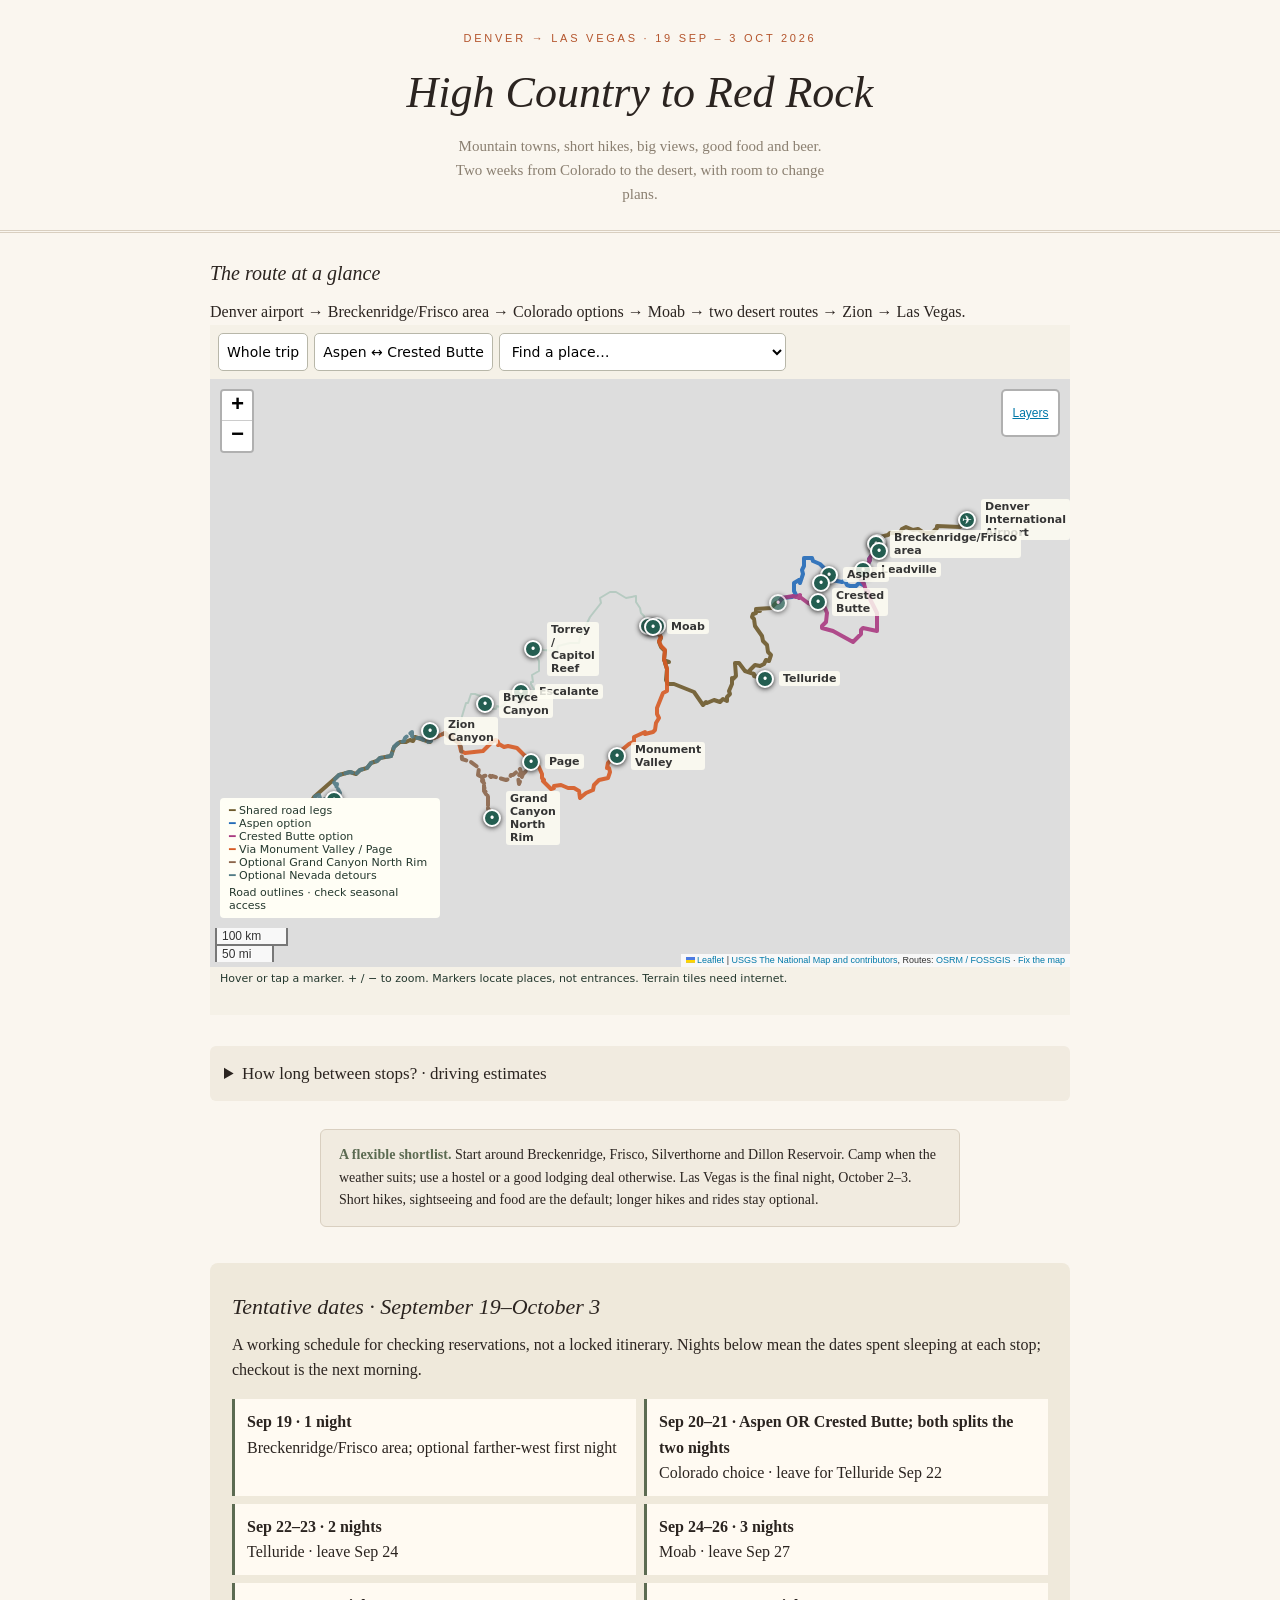
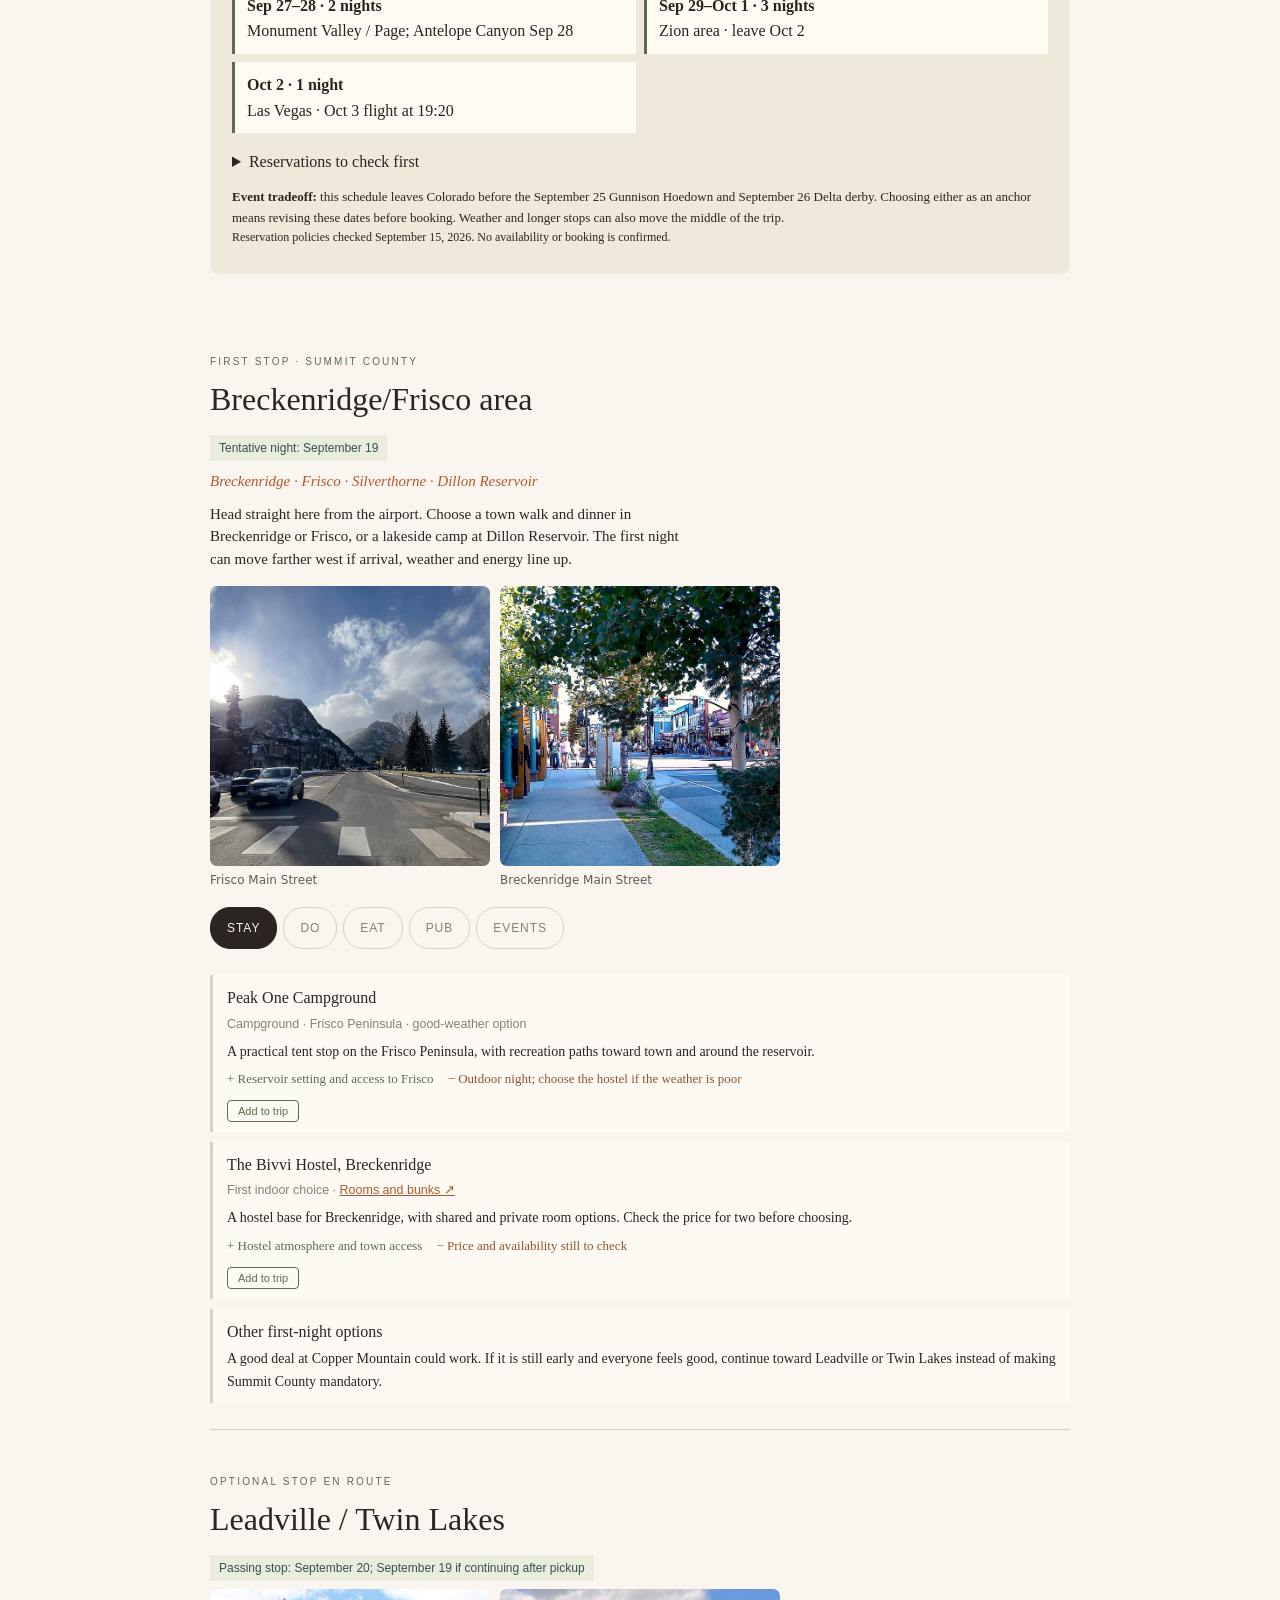
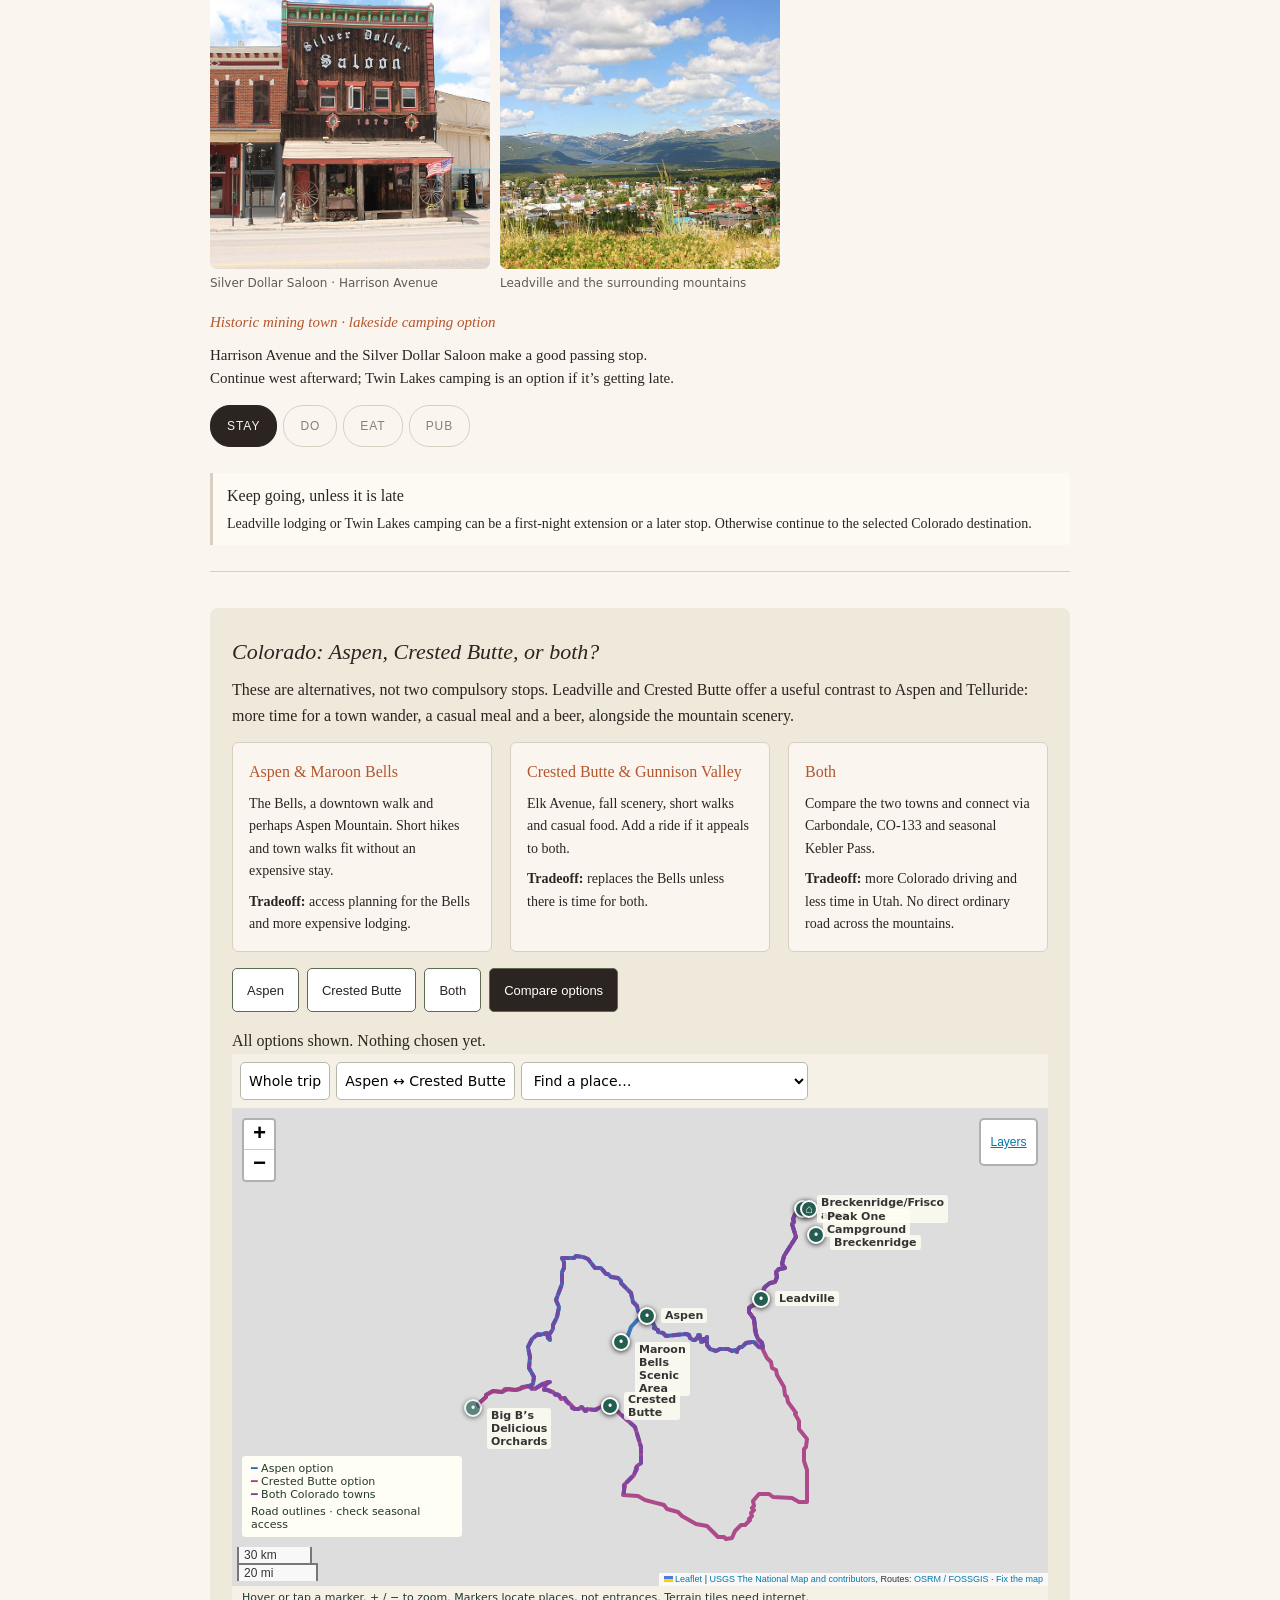
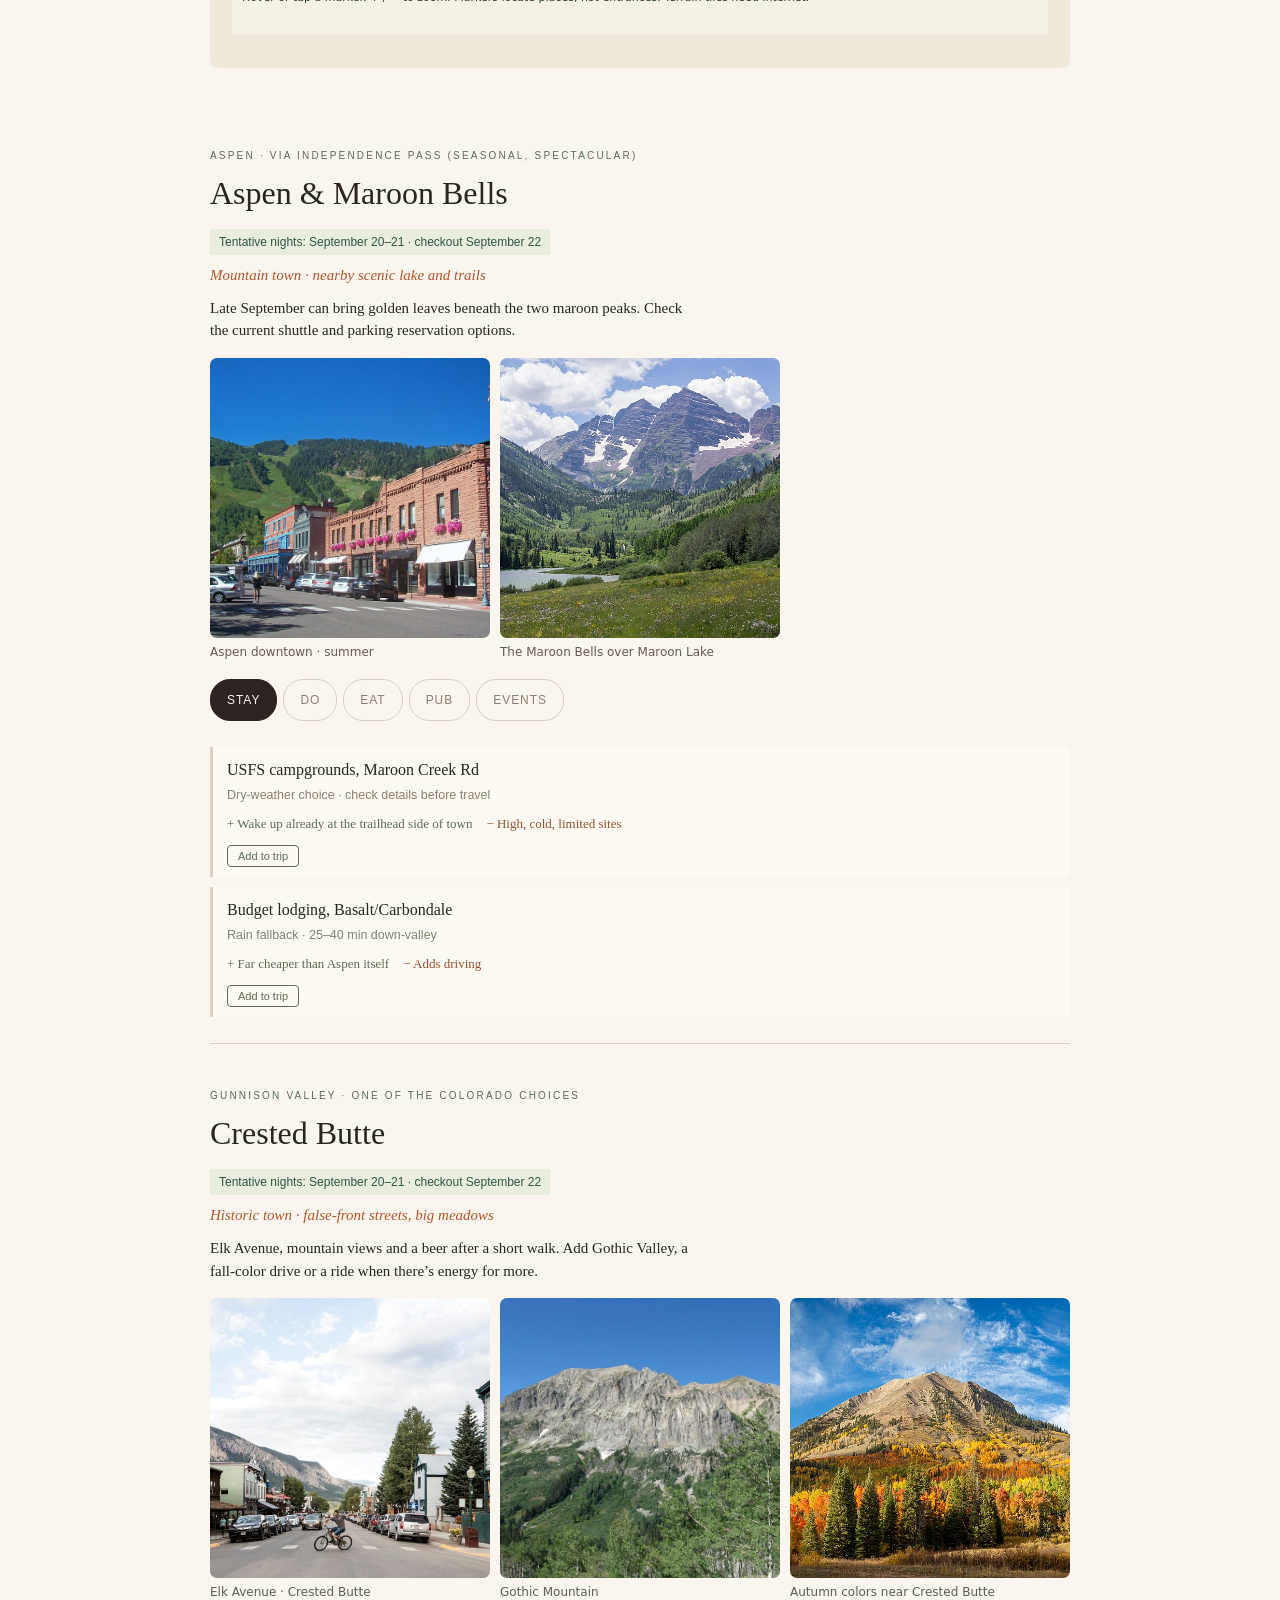
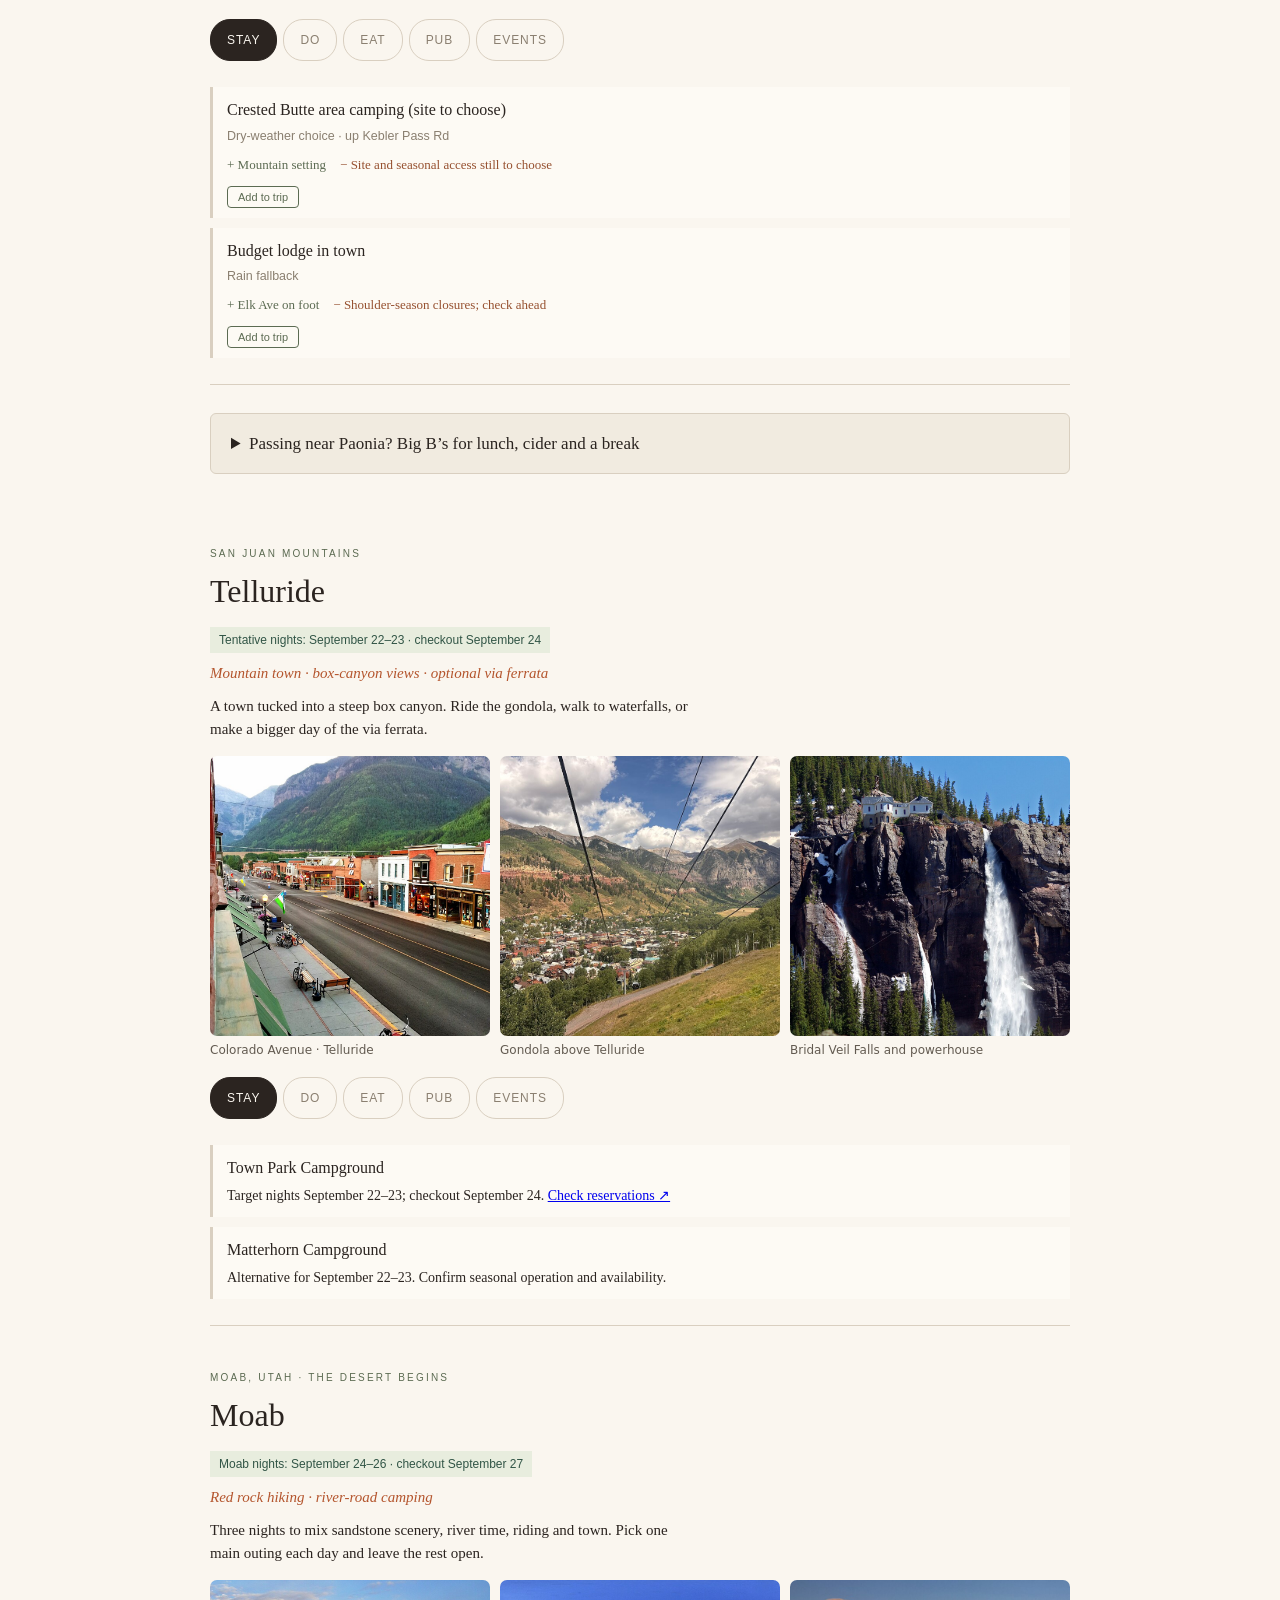
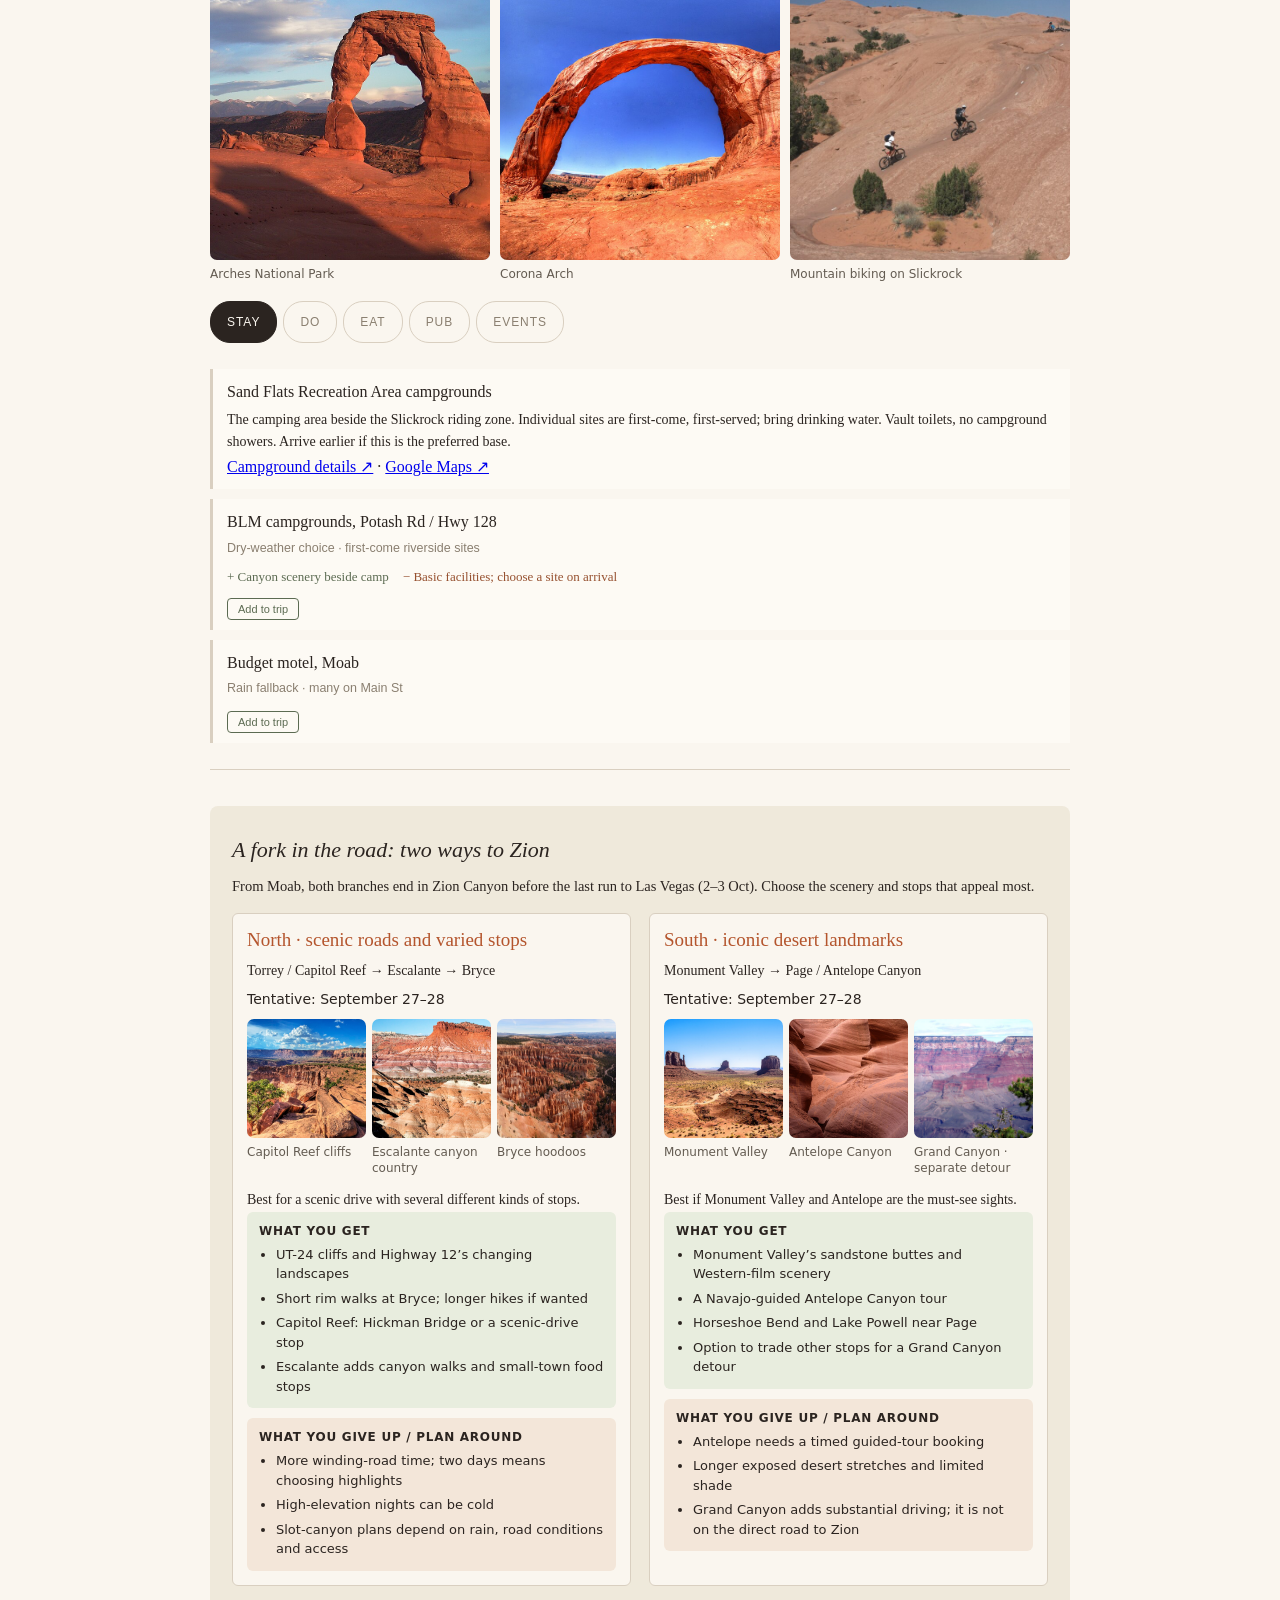
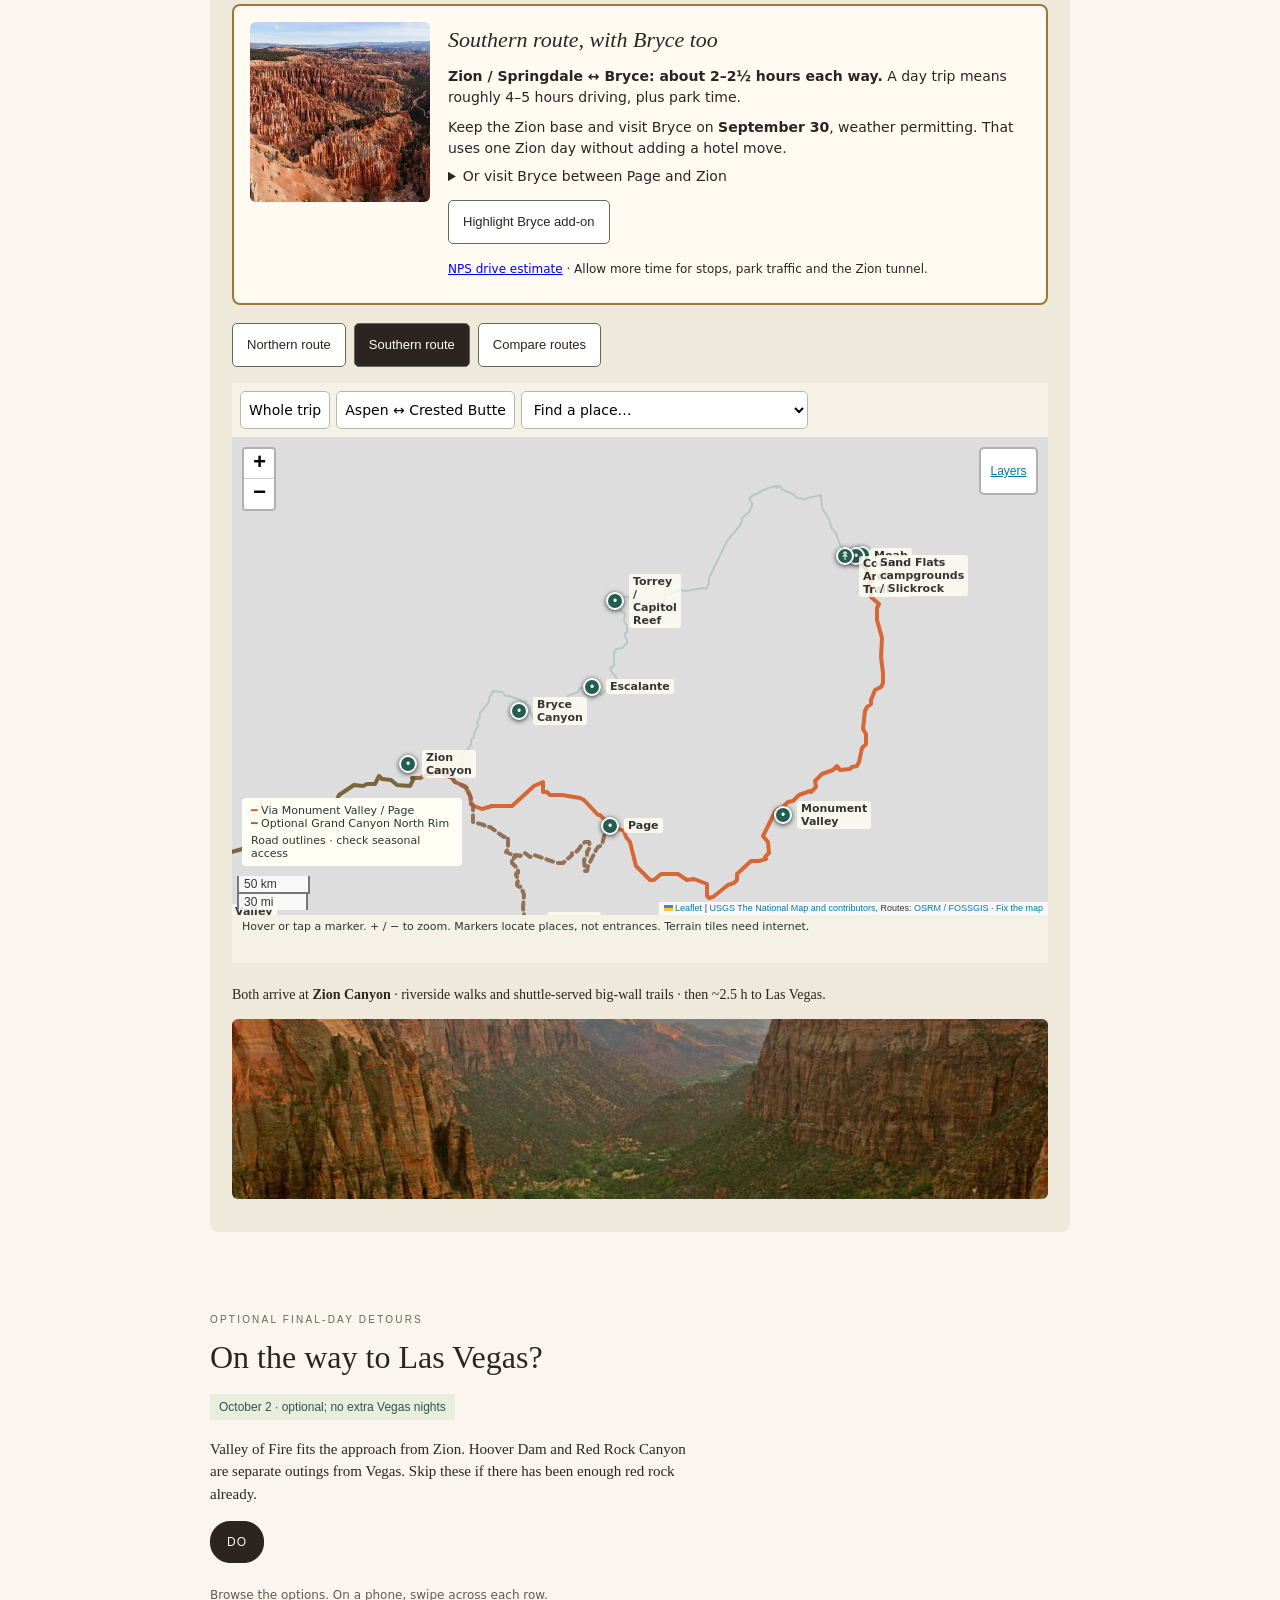
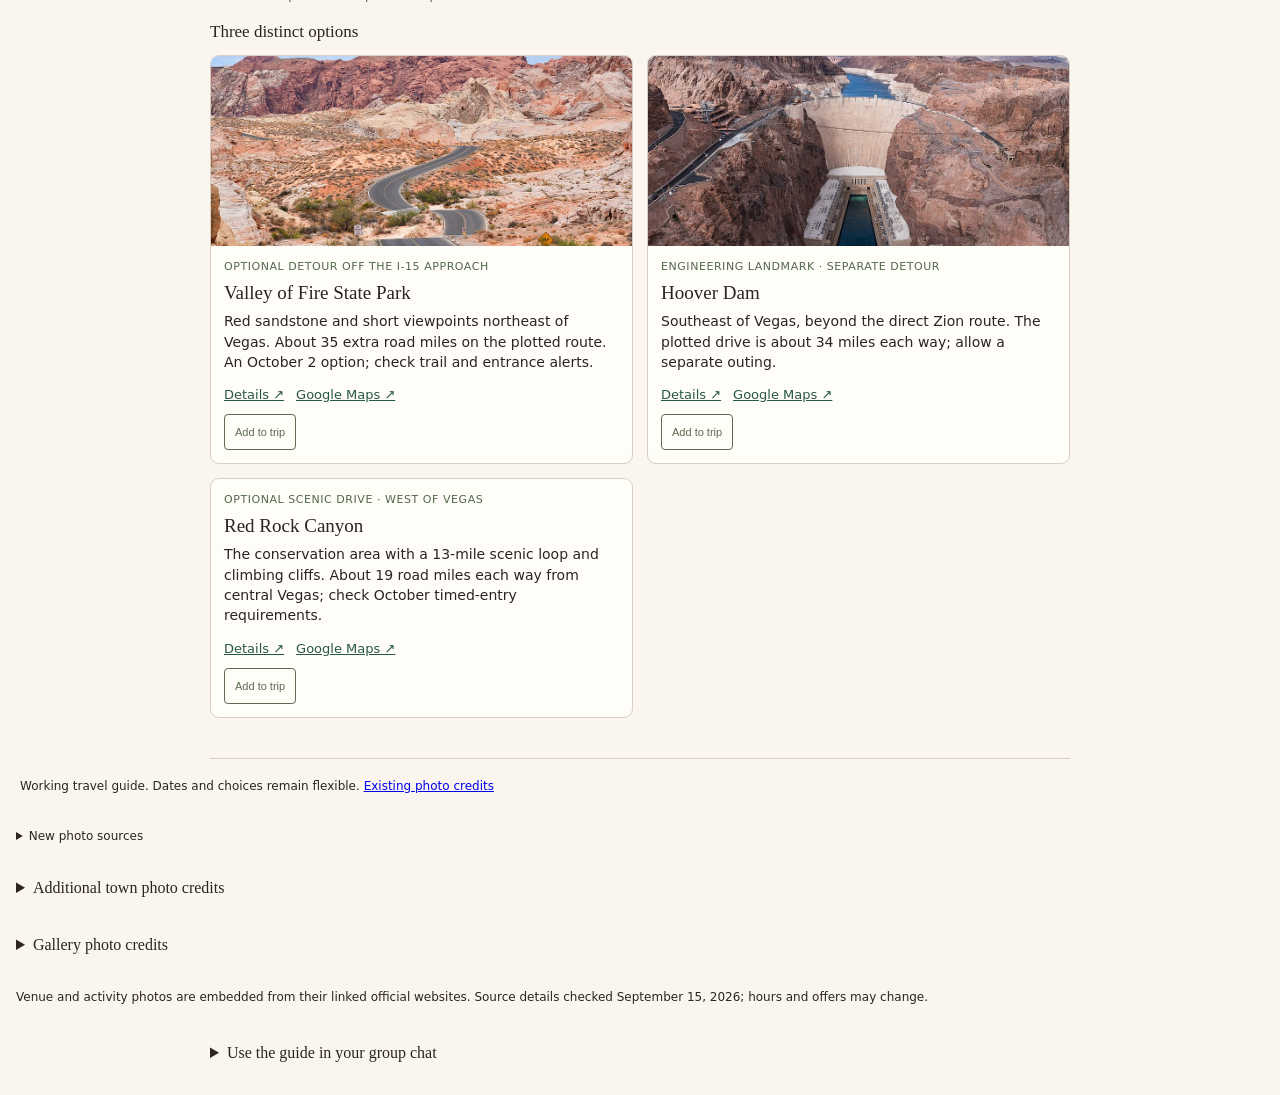
==== guide/index.html @ 0cc20ede "Publish roadtrip field guide and readable itinerary" ====
<!DOCTYPE html>
<html lang="en">
<head>
<meta charset="UTF-8">
<meta name="viewport" content="width=device-width, initial-scale=1">
<title>High Country to Red Rock · A Field Guide</title>
<style>
:root{--ink:#2b2420;--paper:#faf6ef;--accent:#b4552d;--sage:#5c6b52;--line:#d9cfc0;--soft:#8a7f70}
*{box-sizing:border-box;margin:0}
body{font-family:Georgia,'Times New Roman',serif;background:var(--paper);color:var(--ink);line-height:1.6}
.wrap{max-width:900px;margin:0 auto;padding:0 20px}
header.hero{text-align:center;padding:30px 20px 24px;border-bottom:3px double var(--line)}
.hero .kicker{font-family:Verdana,sans-serif;font-size:11px;letter-spacing:.25em;text-transform:uppercase;color:var(--accent)}
.hero h1{font-size:clamp(28px,6vw,44px);font-weight:normal;margin:10px 0 6px;font-style:italic}
.hero p{color:var(--soft);max-width:52ch;margin:0 auto;font-size:15px}
.route-note{background:#f1ebe0;border:1px solid var(--line);border-radius:6px;padding:14px 18px;margin:28px auto;font-size:14px;max-width:640px}
.route-note b{color:var(--sage)}
section.loc{padding:44px 0 8px;border-bottom:1px solid var(--line)}
.loc .region{font-family:Verdana,sans-serif;font-size:10px;letter-spacing:.22em;text-transform:uppercase;color:var(--sage)}
.loc h2{font-size:clamp(24px,5vw,32px);font-weight:normal;margin:4px 0 2px}
.loc .cat{font-style:italic;color:var(--accent);font-size:15px}
.loc .lede{margin:12px 0 18px;font-size:16px;max-width:60ch}
.photos{display:flex;gap:10px;margin:0 0 18px;overflow-x:auto}
.photos figure{flex:1 1 0;min-width:160px}
.photos img{width:100%;height:170px;object-fit:cover;border-radius:4px;display:block}
.noimg{width:100%;height:170px;border:1px dashed var(--line);border-radius:4px;display:flex;flex-direction:column;align-items:center;justify-content:center;color:var(--soft);font-size:12px;background:#f4efe6;gap:6px}
.noimg svg{opacity:.5}
figcaption{font-size:12px;color:var(--soft);margin-top:5px;font-style:italic}
.tabs{display:flex;gap:6px;margin:6px 0 0;flex-wrap:wrap}
.tabs button{font-family:Verdana,sans-serif;font-size:12px;letter-spacing:.08em;text-transform:uppercase;background:none;border:1px solid var(--line);border-radius:20px;padding:7px 16px;cursor:pointer;color:var(--soft)}
.tabs button.on{background:var(--ink);color:var(--paper);border-color:var(--ink)}
.pane{display:none;padding:16px 0 8px}
.pane.on{display:block}
.item{border-left:3px solid var(--line);padding:10px 14px;margin:10px 0;background:#fdfaf4}
.item h4{font-size:16px;font-weight:normal}
.item .meta{font-size:12.5px;color:var(--soft);font-family:Verdana,sans-serif;margin:3px 0}
.item .meta a{color:var(--accent)}
.item p{font-size:14px;margin-top:4px}
.pc{display:flex;gap:14px;font-size:13px;margin-top:6px;flex-wrap:wrap}
.pc span{color:var(--sage)}.pc em{color:#96502f;font-style:normal}
.pick{float:right;font-family:Verdana,sans-serif;font-size:11px;border:1px solid var(--sage);color:var(--sage);background:none;border-radius:4px;padding:4px 10px;cursor:pointer;margin-left:10px}
.pick.sel{background:var(--sage);color:#fff}
.shelf{position:sticky;bottom:0;background:var(--ink);color:var(--paper);font-family:Verdana,sans-serif;font-size:12px;padding:10px 20px;display:none;z-index:5}
.shelf.show{display:block}
.branch{background:#efe9db;margin:36px 0;padding:26px 22px;border-radius:8px}
.branch h3{font-weight:normal;font-size:22px;font-style:italic;margin-bottom:8px}
.cols{display:flex;gap:18px;margin-top:14px}
.cols>div{flex:1;background:var(--paper);border:1px solid var(--line);border-radius:6px;padding:16px}
.cols h4{font-size:16px;color:var(--accent);font-weight:normal}
.cols ul{padding-left:18px;font-size:13.5px;margin-top:8px}
.mapbox{margin:40px 0}
.mapbox h3{font-weight:normal;font-style:italic;font-size:20px;margin-bottom:10px}
details.design{margin:40px 0 60px;font-size:13.5px;color:var(--soft)}
details.design summary{cursor:pointer;font-family:Verdana,sans-serif;font-size:12px;letter-spacing:.1em;text-transform:uppercase}
@media(max-width:480px){.photos{flex-direction:column}.photos figure{min-width:0}.cols{flex-direction:column}.pick{float:none;display:inline-block;margin:6px 0 0}}
.route-buttons{display:flex;flex-wrap:wrap;gap:8px;margin:16px 0}.route-buttons button{font:13px Verdana,sans-serif;min-height:44px;padding:9px 14px;border:1px solid #5c6b52;background:#fff;color:#2b2420;border-radius:5px;cursor:pointer}.route-buttons button[aria-pressed="true"]{background:#2b2420;color:#fff}.cols p{font-size:14px;margin-top:8px}[hidden]{display:none!important}@media(max-width:700px){.cols{flex-direction:column}}
.optional-stop{margin:28px 0;padding:16px 20px;background:#f1ebe0;border:1px solid var(--line);border-radius:6px}.optional-stop>summary{font-size:17px;cursor:pointer}.optional-stop h3{font-size:23px;font-weight:normal}
@media(min-width:900px){#overview-map{height:690px!important}#colorado-map,#desert-map{height:580px!important}}
.date-list{display:grid;grid-template-columns:repeat(2,minmax(0,1fr));gap:8px;margin:16px 0}.date-row{background:#fffaf2;padding:10px 12px;border-left:3px solid #5c6b52}.date-row b{display:block}.visit-date{display:inline-block;font:12px Verdana,sans-serif;color:#315546;background:#e8edde;padding:6px 9px;margin:8px 0}@media(max-width:600px){.date-list{grid-template-columns:1fr}}
</style>
<link rel="stylesheet" href="discovery.css">
</head>
<body>

<header class="hero">
  <div class="kicker">Denver → Las Vegas · 19 Sep – 3 Oct 2026</div>
  <h1>High Country to Red Rock</h1>
  <p>Mountain towns, short hikes, big views, good food and beer. Two weeks from Colorado to the desert, with room to change plans.</p>
</header>

<div class="wrap">

<div class="mapbox" style="margin:24px 0"><h3>The route at a glance</h3><p>Denver airport → Breckenridge/Frisco area → Colorado options → Moab → two desert routes → Zion → Las Vegas.</p><iframe id="overview-map" title="Trip overview and route alternatives" src="terrain.html?scope=overview" style="width:100%;height:460px;border:0"></iframe></div>
<div class="route-note"><b>A flexible shortlist.</b> Start around Breckenridge, Frisco, Silverthorne and Dillon Reservoir. Camp when the weather suits; use a hostel or a good lodging deal otherwise. Las Vegas is the final night, October 2–3. Short hikes, sightseeing and food are the default; longer hikes and rides stay optional.</div>
<section class="branch" id="tentative-dates"><h3>Tentative dates · September 19–October 3</h3><p>A working schedule for checking reservations, not a locked itinerary. Nights below mean the dates spent sleeping at each stop; checkout is the next morning.</p><div id="date-list" class="date-list"></div><details><summary>Reservations to check first</summary><div class="item"><h4>Difficult Campground, Aspen</h4><p id="aspen-booking"></p><p>If Aspen is selected and a campsite matters, check now. Live availability and the operating calendar have not been checked. <a href="https://www.recreation.gov/camping/campgrounds/231880" target="_blank" rel="noopener">Check campground ↗</a></p><p>Maroon Bells parking or shuttle access is a separate reservation; aim for September 21, or September 20 afternoon if continuing to Crested Butte the next day.</p></div><div class="item"><h4>Telluride Town Park Campground</h4><p><b>Check in September 22; check out September 24. Two nights: September 22 and 23.</b></p><p>Worth checking now if staying in town is a priority. The 2026 season runs through October 4 and this booking window is already open. Availability has not been checked. <a href="https://www.telluride.gov/181/Campground" target="_blank" rel="noopener">Official booking details ↗</a></p><p><a href="https://www.recreation.gov/camping/campgrounds/233902" target="_blank" rel="noopener">Matterhorn Campground</a> is the alternative for the same dates; check its seasonal calendar and available sites.</p></div><div class="item"><h4>Antelope Canyon guided tour</h4><p id="antelope-booking"></p><p>Reserve a specific guided-tour slot after choosing the southern route. Follow the operator’s stated local time and check-in instructions. <a href="https://navajonationparks.org/guided-tour-operators/antelope-canyon-tour-operators./" target="_blank" rel="noopener">Authorized tour operators ↗</a></p></div><p>Peak One Campground stays an arrival decision. No need to investigate availability for this plan.</p></details><p style="font-size:13px;margin-top:12px"><b>Event tradeoff:</b> this schedule leaves Colorado before the September 25 Gunnison Hoedown and September 26 Delta derby. Choosing either as an anchor means revising these dates before booking. Weather and longer stops can also move the middle of the trip.</p><p style="font-size:12px">Reservation policies checked September 15, 2026. No availability or booking is confirmed.</p></section>
<!-- FRISCO -->
<section class="loc" data-loc="Breckenridge/Frisco area">
  <div class="region">First stop · Summit County</div>
  <h2>Breckenridge/Frisco area</h2>
  <div class="cat">Breckenridge · Frisco · Silverthorne · Dillon Reservoir</div>
  <p class="lede">Head straight here from the airport. Choose a town walk and dinner in Breckenridge or Frisco, or a lakeside camp at Dillon Reservoir. The first night can move farther west if arrival, weather and energy line up.</p>
  <div class="photos">
    <figure><img src="../assets/frisco.jpg" alt="Frisco Main Street"><figcaption>Main Street, Frisco</figcaption></figure>
    <figure><div class="noimg"><svg width="28" height="28" viewBox="0 0 24 24" fill="none" stroke="currentColor"><rect x="3" y="5" width="18" height="14" rx="2"/><path d="M3 15l5-5 4 4 3-3 6 6"/></svg>Peak One Campground · photo not yet on file</div></figure>
  </div>
  <div class="tabs" role="tablist"></div>
  <div class="pane" data-tab="Stay">
    <div class="item"><button class="pick">Add to trip</button><h4>Peak One Campground</h4><div class="meta">Campground · Frisco Peninsula · good-weather option</div><p>A practical tent stop on the Frisco Peninsula, with recreation paths toward town and around the reservoir.</p><div class="pc"><span>+ Reservoir setting and access to Frisco</span><em>− Outdoor night; choose the hostel if the weather is poor</em></div></div>
    <div class="item"><button class="pick">Add to trip</button><h4>The Bivvi Hostel, Breckenridge</h4><div class="meta">First indoor choice · <a href="https://www.thebivvi.com/rooms/all" target="_blank" rel="noopener">Rooms and bunks ↗</a></div><p>A hostel base for Breckenridge, with shared and private room options. Check the price for two before choosing.</p><div class="pc"><span>+ Hostel atmosphere and town access</span><em>− Price and availability still to check</em></div></div>
<div class="item"><h4>Other first-night options</h4><p>A good deal at Copper Mountain could work. If it is still early and everyone feels good, continue toward Leadville or Twin Lakes instead of making Summit County mandatory.</p></div>
  </div>
  <div class="pane" data-tab="Eat">
    <div class="item"><button class="pick">Add to trip</button><h4>Main Street casual dining</h4><div class="meta"><a href="https://www.google.com/maps/search/restaurants+Main+Street+Frisco+CO" target="_blank" rel="noopener">Open in Google Maps</a> · Rating not checked</div><p>A short strip of pubs, pizza, and breakfast spots; walk it and choose by the crowd on the patio.</p></div>
  </div>
  <div class="pane" data-tab="Do">
    <div class="item"><button class="pick">Add to trip</button><h4>Dillon Reservoir rec path</h4><div class="meta">Easy · walk or rent bikes</div><p>Flat lakeside miles with Tenmile Range backdrops · a gentle first day at altitude.</p></div>
    <div class="item"><button class="pick">Add to trip</button><h4>Mount Royal trail</h4><div class="meta">Moderate · 2–3 h from town</div><p>Steep but short, straight from Main Street to a view over the whole valley.</p></div>
  </div>
  <div class="pane" data-tab="Events">
    <div class="item"><h4>Late-September events</h4><div class="meta">Attendance not published · check townoffrisco.com near the dates</div><p>Fall weekends often bring small markets on Main Street; nothing confirmed for these dates yet.</p></div>
  </div>
</section>

<section class="loc" data-loc="Leadville / Twin Lakes"><div class="region">Optional stop en route</div><h2>Leadville / Twin Lakes</h2><figure class="photos"><img src="../assets/leadville.jpg" alt="Leadville town and surrounding mountains" style="width:100%;height:210px;object-fit:cover"><figcaption>Leadville town and surrounding mountains</figcaption></figure><div class="cat">Historic mining town · lakeside camping option</div><p class="lede">Leadville adds old mining-town streets and a saloon stop: a useful contrast to the resort side of Aspen and Telluride. Stop for a look and a beer, then keep moving. Twin Lakes camping makes sense if it is getting late, not as a compulsory overnight.</p><div class="tabs"></div><div class="pane" data-tab="Do"><div class="item"><h4>Leadville town walk</h4><p>A short look around the historic center before continuing toward Aspen or the Gunnison Valley.</p></div></div><div class="pane" data-tab="Eat"><div class="item"><button class="pick">Add to trip</button><h4>Silver Dollar Saloon, Leadville</h4><p>Historic saloon option for a drink and a look inside.</p><a href="https://www.legendarysilverdollarsaloon.com/" target="_blank" rel="noopener">Venue details ↗</a></div></div><div class="pane" data-tab="Stay"><div class="item"><h4>Keep going, unless it is late</h4><p>Leadville lodging or Twin Lakes camping can be a first-night extension or a later stop. Otherwise continue to the selected Colorado destination.</p></div></div></section>
<section class="branch" id="colorado-fork"><h3>Colorado: Aspen, Crested Butte, or both?</h3><p>These are alternatives, not two compulsory stops. Leadville and Crested Butte offer a useful contrast to Aspen and Telluride: more time for a town wander, a casual meal and a beer, alongside the mountain scenery.</p><div class="cols"><div><h4>Aspen &amp; Maroon Bells</h4><p>The Bells, a downtown walk and perhaps Aspen Mountain. Short hikes and town walks fit without an expensive stay.</p><p><b>Tradeoff:</b> access planning for the Bells and more expensive lodging.</p></div><div><h4>Crested Butte &amp; Gunnison Valley</h4><p>Elk Avenue, fall scenery, short walks and casual food. Add a ride if it appeals to both.</p><p><b>Tradeoff:</b> replaces the Bells unless there is time for both.</p></div><div><h4>Both</h4><p>Compare the two towns and connect via Carbondale, CO-133 and seasonal Kebler Pass.</p><p><b>Tradeoff:</b> more Colorado driving and less time in Utah. No direct ordinary road across the mountains.</p></div></div><div class="route-buttons" aria-label="Colorado options"><button data-colorado="aspen">Aspen</button><button data-colorado="cb">Crested Butte</button><button data-colorado="both">Both</button><button data-colorado="compare" aria-pressed="true">Compare options</button></div><p id="colorado-status" role="status">All options shown. Nothing chosen yet.</p><iframe id="colorado-map" title="Aspen and Crested Butte road alternatives" src="terrain.html?scope=colorado" style="width:100%;height:430px;border:0"></iframe></section>
<!-- ASPEN / MAROON BELLS -->
<section class="loc" data-loc="Aspen" data-option="aspen">
  <div class="region">Aspen · via Independence Pass (seasonal, spectacular)</div>
  <h2>Aspen &amp; Maroon Bells</h2>
  <div class="cat">Mountain town · nearby scenic lake and trails</div>
  <p class="lede">Late September can bring golden leaves beneath the two maroon peaks. Check the current shuttle and parking reservation options.</p>
  <div class="photos">
    <figure><img src="../assets/aspen-town.jpg" alt="Aspen downtown in summer"><figcaption>Aspen downtown · summer</figcaption></figure><figure><img src="../assets/mountains.jpg" alt="Maroon Bells"><figcaption>The Maroon Bells over Maroon Lake</figcaption></figure>
  </div>
  <div class="tabs"></div>
  <div class="pane" data-tab="Stay">
    <div class="item"><button class="pick">Add to trip</button><h4>USFS campgrounds, Maroon Creek Rd</h4><div class="meta">Dry-weather choice · check details before travel</div><div class="pc"><span>+ Wake up already at the trailhead side of town</span><em>− High, cold, limited sites</em></div></div>
    <div class="item"><button class="pick">Add to trip</button><h4>Budget lodging, Basalt/Carbondale</h4><div class="meta">Rain fallback · 25–40 min down-valley</div><div class="pc"><span>+ Far cheaper than Aspen itself</span><em>− Adds driving</em></div></div>
  </div>
  <div class="pane" data-tab="Eat">
    <div class="item"><button class="pick">Add to trip</button><h4>Down-valley casual spots, Basalt</h4><div class="meta"><a href="https://www.google.com/maps/search/restaurants+Basalt+CO" target="_blank" rel="noopener">Open in Google Maps</a> · Rating not checked</div><p>Aspen dining runs expensive; Basalt offers casual alternatives down-valley.</p></div>
  </div>
  <div class="pane" data-tab="Do">
    <div class="item"><button class="pick">Add to trip</button><h4>Maroon Lake Scenic Loop</h4><div class="meta">Easy · 1 h</div><p>The postcard view with almost no effort.</p></div>
    <div class="item"><button class="pick">Add to trip</button><h4>Crater Lake trail</h4><div class="meta">Moderate · 3–4 h</div><p>Up into the basin between the Bells, golden aspen groves most of the way.</p></div>
  </div>
  <div class="pane" data-tab="Events"><div class="item"><div aria-label="Event photo unavailable">▧ Photo unavailable</div><h4>Events not populated in this study</h4><div class="meta">Attendance not published</div></div></div>
</section>

<!-- CRESTED BUTTE -->
<section class="loc" data-loc="Crested Butte" data-option="cb">
  <div class="region">Gunnison Valley · one of the Colorado choices</div>
  <h2>Crested Butte</h2>
  <div class="cat">Historic town · false-front streets, big meadows</div>
  <p class="lede">A good pick for ski-town character: Elk Avenue, bikes outside cafes, casual food and mountain views. Explore on foot, take a short hike, or ride if the mood is right. Kebler Pass adds autumn scenery when the seasonal road is open.</p>
  <div class="photos">
    <figure><img src="../assets/cb-fall.jpg" alt="Autumn landscape near Crested Butte"><figcaption>Crested Butte area · September 30, 2025</figcaption></figure>
  </div>
  <div class="tabs"></div>
  <div class="pane" data-tab="Stay">
    <div class="item"><button class="pick">Add to trip</button><h4>Crested Butte area camping (site to choose)</h4><div class="meta">Dry-weather choice · up Kebler Pass Rd</div><div class="pc"><span>+ Mountain setting</span><em>− Site and seasonal access still to choose</em></div></div>
    <div class="item"><button class="pick">Add to trip</button><h4>Budget lodge in town</h4><div class="meta">Rain fallback</div><div class="pc"><span>+ Elk Ave on foot</span><em>− Shoulder-season closures; check ahead</em></div></div>
  </div>
  <div class="pane" data-tab="Eat">
    <div class="item"><button class="pick">Add to trip</button><h4>Elk Avenue saloons &amp; cafés</h4><div class="meta"><a href="https://www.google.com/maps/search/restaurants+Elk+Avenue+Crested+Butte" target="_blank" rel="noopener">Open in Google Maps</a> · Rating not checked</div><p>Green chile, pizza, and old bar rooms in original 1880s buildings.</p></div>
  </div>
  <div class="pane" data-tab="Do">
    <div class="item"><button class="pick">Add to trip</button><h4>Kebler Pass aspen drive</h4><div class="meta">Optional scenic drive · seasonal road</div><p>Stop often; the groves are the event.</p></div>
  </div>
  <div class="pane" data-tab="Events"><div class="item"><div aria-label="Event photo unavailable">▧ Photo unavailable</div><h4>Fall festival dates vary</h4><div class="meta">Attendance not published · check gunnisoncrestedbutte.com</div></div></div>
</section>

<!-- BIG B'S -->
<details class="optional-stop" data-loc="Big B's Orchards"><summary>Passing near Paonia? Big B’s for lunch, cider and a break</summary><div class="loc" style="padding:18px 0">
  <div class="region">Optional roadside stop · near Paonia</div>
  <h3>Big B’s Delicious Orchards</h3>
  <div class="cat">Lunch · cider garden · optional campsite</div>
  <p class="lede">If the route passes near Paonia, stop for lunch, cider and a siesta in the garden. Camping is an option if it gets late or a longer break sounds good. No need to route the trip around it.</p>
  <div class="photos">
    <figure><img src="https://static.wixstatic.com/media/eb7c3d_3d5af1c3d3ed445caf4255631d420761~mv2_d_1920_1280_s_2.jpg/v1/fill/w_848,h_565,al_c,q_85/eb7c3d_3d5af1c3d3ed445caf4255631d420761~mv2_d_1920_1280_s_2.jpg" alt="Big B’s picnic and swings garden"><figcaption>Big B’s actual garden · official venue photo</figcaption></figure>
  </div>
  <div class="tabs"></div>
  <div class="pane" data-tab="Stay">
    <div class="item"><button class="pick">Add to trip</button><h4>Orchard camping at Big B's</h4><div class="meta">Dry-weather choice · book direct</div><div class="pc"><span>+ Cafe and cider garden on site</span><em>− Simple facilities</em></div></div>
    <div class="item"><button class="pick">Add to trip</button><h4>Budget stay in Paonia</h4><div class="meta">Rain fallback · 10 min</div></div>
  </div>
  <div class="pane" data-tab="Eat">
    <div class="item"><button class="pick">Add to trip</button><h4>Big B's farm café</h4><div class="meta"><a href="https://www.google.com/maps/search/Big+B's+Delicious+Orchards+Paonia" target="_blank" rel="noopener">Open in Google Maps</a> · Rating not checked</div><p>Farm plates and fresh-pressed juice; the cider flight is the point.</p></div>
  </div>
  
  <div class="pane" data-tab="Events"><div class="item"><div aria-label="Event photo unavailable">▧ Photo unavailable</div><h4>Harvest-season live music, some weekends</h4><div class="meta">Attendance not published · check bigbs.com near the dates</div></div></div>
</div></details>

<section class="loc" data-loc="Telluride"><div class="region">San Juan Mountains</div><h2>Telluride</h2><div class="cat">Mountain town · box-canyon views · optional via ferrata</div><p class="lede">Town walks and canyon views first, with a hike or via ferrata if both want a bigger day. Staying in Town Park would make the town easy to explore; Matterhorn Campground is the alternative outside town.</p><div class="photos"><figure><img src="../assets/telluride.jpg" alt="Telluride town"><figcaption>Telluride</figcaption></figure></div><div class="tabs"></div><div class="pane" data-tab="Stay"><div class="item"><h4>Town Park Campground</h4><p>Target nights September 22–23; checkout September 24. <a href="https://www.telluride.gov/181/Campground" target="_blank" rel="noopener">Check reservations ↗</a></p></div><div class="item"><h4>Matterhorn Campground</h4><p>Alternative for September 22–23. Confirm seasonal operation and availability.</p></div></div><div class="pane" data-tab="Do"><div class="item"><h4>Town, gondola views and Bridal Veil area</h4><p>Choose a short outing or a longer hike. Via ferrata is an optional separate activity, not the default day.</p></div></div><div class="pane" data-tab="Eat"><div class="item"><h4>Casual meal and a beer in town</h4><p>Full researched food picks are still being moved into this layout.</p></div></div></section>
<!-- MOAB -->
<section class="loc" data-loc="Corona Arch">
  <div class="region">Moab, Utah · the desert begins</div>
  <h2>Moab &amp; Corona Arch</h2>
  <div class="cat">Red rock hiking · river-road camping</div>
  <p class="lede">Arches for the scenic drive, Corona Arch for a walk, and the river corridor for camping. Add mountain biking if both feel like riding; leave time for food, beer and a slower afternoon.</p>
  <div class="photos">
    <figure><img src="../assets/moab.jpg" alt="Corona Arch"><figcaption>Corona Arch, near Moab</figcaption></figure>
  </div>
  <div class="tabs"></div>
  <div class="pane" data-tab="Stay">
    <div class="item"><button class="pick">Add to trip</button><h4>BLM campgrounds, Potash Rd / Hwy 128</h4><div class="meta">Dry-weather choice · first-come riverside sites</div><div class="pc"><span>+ Canyon scenery beside camp</span><em>− Basic facilities; choose a site on arrival</em></div></div>
    <div class="item"><button class="pick">Add to trip</button><h4>Budget motel, Moab</h4><div class="meta">Rain fallback · many on Main St</div></div>
  </div>
  <div class="pane" data-tab="Eat">
    <div class="item"><button class="pick">Add to trip</button><h4>Moab Main Street eateries</h4><div class="meta"><a href="https://www.google.com/maps/search/restaurants+Moab+UT" target="_blank" rel="noopener">Open in Google Maps</a> · Rating not checked</div><p>Diners, taco counters, and brewery food built for post-hike appetites.</p></div>
  </div>
  <div class="pane" data-tab="Do">
    <div class="item"><button class="pick">Add to trip</button><h4>Corona Arch trail</h4><div class="meta">Moderate · 1.5–2 h · cables on one short ledge</div></div>
    <div class="item"><button class="pick">Add to trip</button><h4>Arches National Park scenic drive</h4><div class="meta">Drive and short stops · optional half day</div></div>
  </div>
  <div class="pane" data-tab="Events"><div class="item"><div aria-label="Event photo unavailable">▧ Photo unavailable</div><h4>Events not populated in this study</h4><div class="meta">Attendance not published</div></div></div>
</section>

<!-- BRANCH -->
<div class="branch">
  <h3>A fork in the road: two ways to Zion</h3>
  <p style="font-size:14.5px">From Moab, both branches end in Zion Canyon before the last run to Las Vegas (2–3 Oct). Choose the scenery and stops that appeal most.</p>
  <div class="cols">
    <div>
      <h4>Northern: Capitol Reef → Escalante → Bryce</h4>
      <img src="../assets/bryce.jpg" alt="Bryce Canyon hoodoos" style="width:100%;height:110px;object-fit:cover;margin:10px 0"><p style="font-size:12px">Bryce Canyon</p>
      <ul>
        <li><b>+</b> Scenic Byway 12, arguably America's finest road</li>
        <li><b>+</b> Sandstone cliffs at Capitol Reef, canyon country near Escalante, hoodoos at Bryce</li>
        <li><b>+</b> Several short scenic stops along Highway 12</li>
        <li><b>−</b> Winding roads and colder high-elevation nights</li>
      </ul>
    </div>
    <div>
      <h4>Southern: Monument Valley → Page</h4>
      <img src="../assets/monument.jpg" alt="Monument Valley" style="width:100%;height:110px;object-fit:cover;border-radius:4px;margin:10px 0">
      <ul>
        <li><b>+</b> Monument Valley · the mythic Western skyline</li>
        <li><b>+</b> Horseshoe Bend and Lake Powell at Page</li>
        <li><b>−</b> Hotter, longer desert stretches, tour bookings needed for Antelope Canyon</li>
      </ul>
    </div>
  </div>
<div class="route-buttons" aria-label="Desert route"><button data-desert="north">Northern route</button><button data-desert="south">Southern route</button><button data-desert="compare" aria-pressed="true">Compare routes</button></div><iframe id="desert-map" title="Northern and southern Utah route fork" src="terrain.html?scope=desert" style="width:100%;height:430px;border:0"></iframe>
  <p style="font-size:14px;margin-top:14px">Both arrive at <b>Zion Canyon</b> · riverside walks and shuttle-served big-wall trails · then ~2.5 h to Las Vegas.</p>
  <img src="../assets/zion.jpg" alt="Zion Canyon" style="width:100%;height:180px;object-fit:cover;border-radius:6px;margin-top:12px">
</div>



<details class="design">
  <summary>Design idea</summary>
  <p style="margin-top:8px">Editorial field guide: locations are the spine, each a self-contained leaflet chapter with a strict Stay/Eat/Do/Events tab structure so the two travelers can compare places on equal terms. Photos appear only where verified for that exact place and season; everything else gets an honest placeholder rather than a borrowed image. Ratings and attendance are never invented · links go to live Google Maps searches with "Rating not checked" labels. The route fork is presented as a deliberate side-by-side decision, not a fixed itinerary. Picks accumulate in an in-memory shelf (sticky footer) as a lightweight shared shortlist. Single column, generous whitespace, serif leaflet voice, fully readable at 375px where photo rows stack vertically.</p>
</details>

</div>

<div class="shelf" id="shelf"></div>

<script src="food.js"></script><script src="discovery.js"></script><script src="events-data.js"></script><script src="events.js"></script>
<script>
var picks=[];
document.querySelectorAll('section.loc, details.optional-stop').forEach(function(sec){
  var tabs=sec.querySelector('.tabs'),panes=sec.querySelectorAll('.pane');
  panes.forEach(function(p,i){
    var b=document.createElement('button');b.textContent=p.dataset.tab;
    if(i===0){b.className='on';p.classList.add('on');}
    b.onclick=function(){tabs.querySelectorAll('button').forEach(function(x){x.classList.remove('on')});panes.forEach(function(x){x.classList.remove('on')});b.classList.add('on');p.classList.add('on');};
    tabs.appendChild(b);
  });
});
document.querySelectorAll('.pick').forEach(function(b){
  b.onclick=function(){
    var name=b.parentElement.querySelector('h4').textContent;
    var loc=b.closest('[data-loc]').dataset.loc;if(loc==='Corona Arch')loc='Moab';
    var key=loc+' · '+name;
    var i=picks.indexOf(key);
    if(i>-1){picks.splice(i,1);b.classList.remove('sel');b.textContent='Add to trip';}
    else{picks.push(key);b.classList.add('sel');b.textContent='✓ On the list';}
    var s=document.getElementById('shelf');
    s.className=picks.length?'shelf show':'shelf';
    s.textContent='Trip shortlist ('+picks.length+'): '+picks.join(' · ');
  };
});
</script>
<aside style="padding:20px;font:12px system-ui">Working travel guide. Dates and choices remain flexible. <a href="../credits.html" target="_blank">Existing photo credits</a></aside><details style="padding:16px;font:12px system-ui"><summary>New photo sources</summary><p>Aspen downtown, Daniel Case, August 2010. <a href="https://commons.wikimedia.org/wiki/File:Downtown_Aspen,_CO,_with_view_to_ski_slopes.jpg">Source</a> · <a href="https://creativecommons.org/licenses/by-sa/3.0/">CC BY-SA 3.0</a>.</p><p>Crested Butte area autumn landscape, Ron Raffety, September 30, 2025. This is the surrounding landscape, not downtown. <a href="https://commons.wikimedia.org/wiki/File:Crested_Butte,_Colorado_2025.jpg">Source</a> · <a href="https://creativecommons.org/licenses/by-sa/4.0/">CC BY-SA 4.0</a>. Photos displayed with responsive cropping.</p><p>Big B’s picnic and swings garden: image embedded from <a href="https://www.bigbs.com/">Big B’s official website</a>, © Big B’s Fruit Co. Public reuse rights not confirmed.</p></details><script>
let co='compare',desert='compare';function updateOverview(){document.getElementById('overview-map').src='terrain.html?scope=overview&co='+co+'&desert='+desert}
document.querySelectorAll('[data-colorado]').forEach(b=>b.onclick=()=>{co=b.dataset.colorado;document.querySelectorAll('[data-colorado]').forEach(x=>x.setAttribute('aria-pressed',x===b));document.querySelectorAll('[data-option]').forEach(x=>x.hidden=co!=='compare'&&co!=='both'&&x.dataset.option!==co);document.getElementById('colorado-map').src='terrain.html?scope=colorado&choice='+co;document.getElementById('colorado-status').textContent={aspen:'Aspen selected; Crested Butte chapter hidden.',cb:'Crested Butte selected; Aspen chapter hidden.',both:'Both selected. Allow more Colorado time.',compare:'All options shown. Nothing chosen yet.'}[co];updateOverview()});
document.querySelectorAll('[data-desert]').forEach(b=>b.onclick=()=>{desert=b.dataset.desert;document.querySelectorAll('[data-desert]').forEach(x=>x.setAttribute('aria-pressed',x===b));document.getElementById('desert-map').src='terrain.html?scope=desert&choice='+desert;updateOverview()});
</script><script>document.querySelectorAll('.optional-stop .tabs button').forEach(b=>{if(b.textContent==='Eat')b.click()});</script><details style="padding:16px"><summary>Additional town photo credits</summary><p><a href="https://commons.wikimedia.org/wiki/File:Downtown_Leadville.JPG">Downtown Leadville.JPG</a> · <a href="//commons.wikimedia.org/w/index.php?title=User:Marjiranes&amp;action=edit&amp;redlink=1" class="new" title="User:Marjiranes (page does not exist)">MarjiRanes</a> · <a href="https://creativecommons.org/licenses/by-sa/4.0">CC BY-SA 4.0</a>. Display crop.</p><p><a href="https://commons.wikimedia.org/wiki/File:Breckenridge_Main_Street.jpg">Breckenridge Main Street.jpg</a> · <a href="//commons.wikimedia.org/w/index.php?title=User:Av9&amp;action=edit&amp;redlink=1" class="new" title="User:Av9 (page does not exist)">Av9</a> · <a href="https://creativecommons.org/licenses/by-sa/3.0">CC BY-SA 3.0</a>. Display crop.</p><p><a href="https://commons.wikimedia.org/wiki/File:Moab,_Utah_downtown.jpg">Moab, Utah downtown.jpg</a> · <a href="//commons.wikimedia.org/wiki/User:Quintin_Soloviev" title="User:Quintin Soloviev">Quintin Soloviev</a> · <a href="https://creativecommons.org/licenses/by/4.0">CC BY 4.0</a>. Display crop.</p></details><script>
function renderDates(){const c=typeof co==='string'?co:'compare',d=typeof desert==='string'?desert:'compare';const colorado=c==='both'?'Sep 20 Aspen; Sep 21 Crested Butte':c==='aspen'?'Sep 20–21 · Aspen':c==='cb'?'Sep 20–21 · Crested Butte':'Sep 20–21 · Aspen OR Crested Butte; both splits the two nights';const rows=[['Sep 19 · 1 night','Breckenridge/Frisco area; optional farther-west first night'],[colorado,'Colorado choice · leave for Telluride Sep 22'],['Sep 22–23 · 2 nights','Telluride · leave Sep 24'],['Sep 24–26 · 3 nights','Moab · leave Sep 27'],['Sep 27–28 · 2 nights',d==='south'?'Monument Valley / Page; Antelope Canyon Sep 28':d==='north'?'Capitol Reef / Escalante / Bryce; choose overnight bases':'Northern OR southern desert route'],['Sep 29–Oct 1 · 3 nights','Zion area · leave Oct 2'],['Oct 2 · 1 night','Las Vegas · Oct 3 flight at 19:20']];document.getElementById('date-list').innerHTML=rows.map(r=>'<div class="date-row"><b>'+r[0]+'</b>'+r[1]+'</div>').join('');document.getElementById('aspen-booking').textContent=c==='cb'?'Not needed for the Crested Butte-only choice.':c==='both'?'Both-town choice: check in September 20, check out September 21. One night.':'Aspen-only choice: check in September 20, check out September 22. Two nights. If choosing both towns instead, shorten to one night.';document.getElementById('antelope-booking').textContent=d==='north'?'Not included on the northern route.':'Tentative September 28, ideally after sleeping in the Page area September 27. Southern route only; September 29 is a backup that reduces Zion time.';const dates={'Breckenridge/Frisco area':'Tentative night: September 19','Leadville / Twin Lakes':'Passing stop: September 20; September 19 if continuing after pickup','Aspen':c==='both'?'Tentative night: September 20 · checkout September 21':'Tentative nights: September 20–21 · checkout September 22','Crested Butte':c==='both'?'Tentative night: September 21 · checkout September 22':'Tentative nights: September 20–21 · checkout September 22','Telluride':'Tentative nights: September 22–23 · checkout September 24','Corona Arch':'Moab nights: September 24–26 · checkout September 27'};document.querySelectorAll('section.loc[data-loc]').forEach(el=>{let t=dates[el.dataset.loc];if(!t)return;let tag=el.querySelector('.visit-date');if(!tag){tag=document.createElement('p');tag.className='visit-date';el.querySelector('h2').after(tag);}tag.textContent=t;});}
document.querySelectorAll('[data-colorado],[data-desert]').forEach(b=>b.addEventListener('click',renderDates));renderDates();
</script><details id="photo-credits" style="padding:16px"><summary>Gallery photo credits</summary><p><a href="https://commons.wikimedia.org/wiki/File:Elk_Avenue,_the_main_street_of_Crested_Butte,_a_town_heavily_populated_during_ski_season_located_high_in_the_Rocky_Mountains_in_Gunnison_County,_Colorado_LCCN2015633515.tif">Elk Avenue in Crested Butte</a> · Carol M. Highsmith · Public domain. Display crop.</p><p><a href="https://commons.wikimedia.org/wiki/File:Gothic_mountain.jpg">Gothic Mountain</a> · Steven Damron from San Francisco · <a href="https://creativecommons.org/licenses/by/2.0">CC BY 2.0</a>. Display crop.</p><p><a href="https://commons.wikimedia.org/wiki/File:Silver_dollar_saloon_2023.jpg">Silver Dollar Saloon, Leadville</a> · Laurenschneider210 · <a href="https://creativecommons.org/licenses/by-sa/4.0">CC BY-SA 4.0</a>. Display crop.</p><p><a href="https://commons.wikimedia.org/wiki/File:Telluride_Midday_Gondola_View_2025.jpg">Telluride from the gondola</a> · NatalieZavaleta · <a href="https://creativecommons.org/licenses/by-sa/4.0">CC BY-SA 4.0</a>. Display crop.</p><p><a href="https://commons.wikimedia.org/wiki/File:Bridal_Veil_Falls_Telluride_CO3.jpg">Bridal Veil Falls and powerhouse</a> · Terry Foote (talk) · <a href="https://creativecommons.org/licenses/by-sa/3.0">CC BY-SA 3.0</a>. Display crop.</p><p><a href="https://commons.wikimedia.org/wiki/File:A283,_Slickrock_Bike_Trail,_Moab,_Utah,_USA,_2008.JPG">Slickrock Bike Trail, Moab</a> · Brian W. Schaller · <a href="http://artlibre.org/licence/lal/en">FAL</a>. Display crop.</p><p><a href="https://commons.wikimedia.org/wiki/File:Dead_Horse_Point,_Colorado_River.jpg">Dead Horse Point</a> · Clément Bardot · <a href="https://creativecommons.org/licenses/by-sa/3.0">CC BY-SA 3.0</a>. Display crop.</p><p><a href="https://commons.wikimedia.org/wiki/File:Lower_Antelope_Canyon_November_2018_008.jpg">Lower Antelope Canyon</a> · King of Hearts · <a href="https://creativecommons.org/licenses/by-sa/4.0">CC BY-SA 4.0</a>. Display crop.</p><p><a href="https://commons.wikimedia.org/wiki/File:Road_in_Valley_of_Fire.jpg">Valley of Fire</a> · Gzzz · <a href="https://creativecommons.org/licenses/by/4.0">CC BY 4.0</a>. Display crop.</p><p><a href="https://commons.wikimedia.org/wiki/File:Crested_Butte,_Colorado_2025.jpg">Autumn colors near Crested Butte</a> · RON RAFFETY · <a href="https://creativecommons.org/licenses/by-sa/4.0">CC BY-SA 4.0</a>. Display crop.</p><p><a href="https://commons.wikimedia.org/wiki/File:Hoover_Dam_and_Black_Canyon_seen_from_the_Mike_O%27Callaghan%E2%80%93Pat_Tillman_Memorial_Bridge,_panorama,_Arizona%E2%80%93Nevada.jpg">Hoover Dam</a> · Christian David · <a href="https://creativecommons.org/licenses/by-sa/4.0">CC BY-SA 4.0</a>. Display crop.</p></details><p style="padding:16px;font:12px system-ui">Venue and activity photos are embedded from their linked official websites. Source details checked September 15, 2026; hours and offers may change.</p><script src="route-options.js"></script><section class="wrap" style="padding-top:20px;padding-bottom:30px"><details><summary>Use the guide in your group chat</summary><p>Pin the guide link in WhatsApp. Try @Meta AI with a question; if it cannot read the page, paste the trip brief below. A ChatGPT group chat can also use the text or uploaded file.</p><p><button id="copy-brief" style="padding:12px;margin:10px 0">Copy trip brief</button> · <a href="../markdown/" target="_blank">Read the AI trip brief</a> · <a href="../markdown/" target="_blank">Guide for AI assistants</a></p><p id="copy-status" role="status"></p><p style="font:12px system-ui">Chat answers do not edit this website. Keep a short “decisions so far” message in the group and refresh the brief after major changes.</p></details></section><script>document.getElementById('copy-brief').onclick=async()=>{const s=document.getElementById('copy-status');try{const r=await fetch('../trip-brief.txt');if(!r.ok)throw Error();await navigator.clipboard.writeText(await r.text());s.textContent='Copied. Paste it into your group chat with your question.';}catch(e){s.textContent='Open the trip brief link and copy the text from there.';}};</script></body>
</html>
---- guide/discovery.css ----
.photos{display:grid;grid-template-columns:repeat(3,minmax(0,1fr));gap:10px;overflow:visible}
details:not([open])>:not(summary){display:none!important}
.item:has(>.pick){display:flex;flex-direction:column}.item>.pick{float:none;align-self:flex-start;order:10;margin:10px 0 0}
.photos figure{min-width:0;margin:0}.photos img{height:auto!important;aspect-ratio:1;object-fit:cover;width:100%;border-radius:7px}
.photos figcaption{font:12px/1.4 system-ui;color:#635b51;margin-top:6px}
.loc .lede{font-size:15px;line-height:1.5;max-width:65ch;margin:10px 0 16px}
.card-row{display:grid;grid-template-columns:repeat(2,minmax(0,1fr));gap:14px;margin:10px 0 24px}
.discovery-card{background:#fffdf8;border:1px solid var(--line);border-radius:9px;overflow:hidden;min-width:0;display:flex;flex-direction:column}
.discovery-card>figure{margin:0}.discovery-card>figure img{display:block;width:100%;height:190px;object-fit:cover}
.discovery-card figcaption{font:11px/1.35 system-ui;padding:4px 12px;color:#635b51;margin:0}
.card-body{padding:13px;display:flex;flex-direction:column;flex:1}.card-body h4{font-size:19px;line-height:1.25;font-weight:normal}.card-body p{font:14px/1.45 system-ui;margin:7px 0}
.card-kind{font:11px/1.4 system-ui;text-transform:uppercase;letter-spacing:.05em;color:#53684a;margin-bottom:6px}.card-links{display:flex;gap:12px;flex-wrap:wrap;margin-top:auto;padding-top:8px;font:13px system-ui}.card-links a{color:#275746}
.card-body .pick{float:none;align-self:flex-start;min-height:36px;margin:12px 0 0}.card-body .deal{background:#eaf0df;padding:8px;border-radius:5px;font-size:12px}.card-group-title{font-size:17px;font-weight:normal;margin-top:16px}.browse-hint{font:12px system-ui;color:#635b51;margin:9px 0}.fork-cards>div{padding:14px}.fork-cards .photos{grid-template-columns:repeat(3,minmax(0,1fr));gap:6px;margin:12px 0}.fork-cards h4{font-size:19px;line-height:1.3}.fork-facts{display:grid;gap:10px}.fork-facts>div{padding:12px;background:#e8edde;border-radius:6px}.fork-facts>div.tradeoff{background:#f3e6d9}.fork-facts h5{font:600 12px system-ui;text-transform:uppercase;letter-spacing:.06em;margin-bottom:7px}.fork-facts ul{padding-left:17px;margin:0;font:13px/1.5 system-ui}.fork-facts li+li{margin-top:5px}.fork-date{font:12px system-ui;margin-top:8px}.tabs button{min-height:42px}.photos:has(figure:only-child){grid-template-columns:minmax(0,1fr);max-width:420px}
@media(max-width:600px){.photos{grid-template-columns:repeat(2,minmax(0,1fr))}.photos figure:nth-child(3):last-child{grid-column:auto}.card-row{display:grid;grid-auto-flow:column;grid-auto-columns:85%;grid-template-columns:none;overflow-x:auto;scroll-snap-type:x mandatory;padding-bottom:12px;gap:10px}.discovery-card{scroll-snap-align:start}.discovery-card>figure img{height:180px}.fork-cards .photos{grid-template-columns:repeat(3,minmax(0,1fr))}.branch{padding:18px 14px}.photos:has(figure:only-child){max-width:65%}}

.bryce-option{display:grid;grid-template-columns:180px 1fr;gap:18px;background:#fffaf2;border:2px solid #9c7737;border-radius:8px;padding:16px;margin:18px 0}.bryce-option>img{width:100%;aspect-ratio:1;object-fit:cover;border-radius:6px}.bryce-option p{font:14px/1.5 system-ui;margin:9px 0}.bryce-option summary{font:14px system-ui;cursor:pointer}.drive-times{margin:16px 0;padding:14px;background:#f1ebe0;border-radius:6px}.drive-times summary{font-size:17px;cursor:pointer}.drive-times>p{font:13px/1.5 system-ui;margin:10px 0}.drive-row{display:grid;grid-template-columns:1fr 95px 85px;gap:8px;padding:10px 0;border-bottom:1px solid var(--line);font:13px/1.4 system-ui}.drive-row a{color:#275746}@media(max-width:600px){.bryce-option{grid-template-columns:1fr}.bryce-option>img{width:50%}.drive-row{grid-template-columns:1fr 80px}.drive-row a{grid-column:1/-1}}
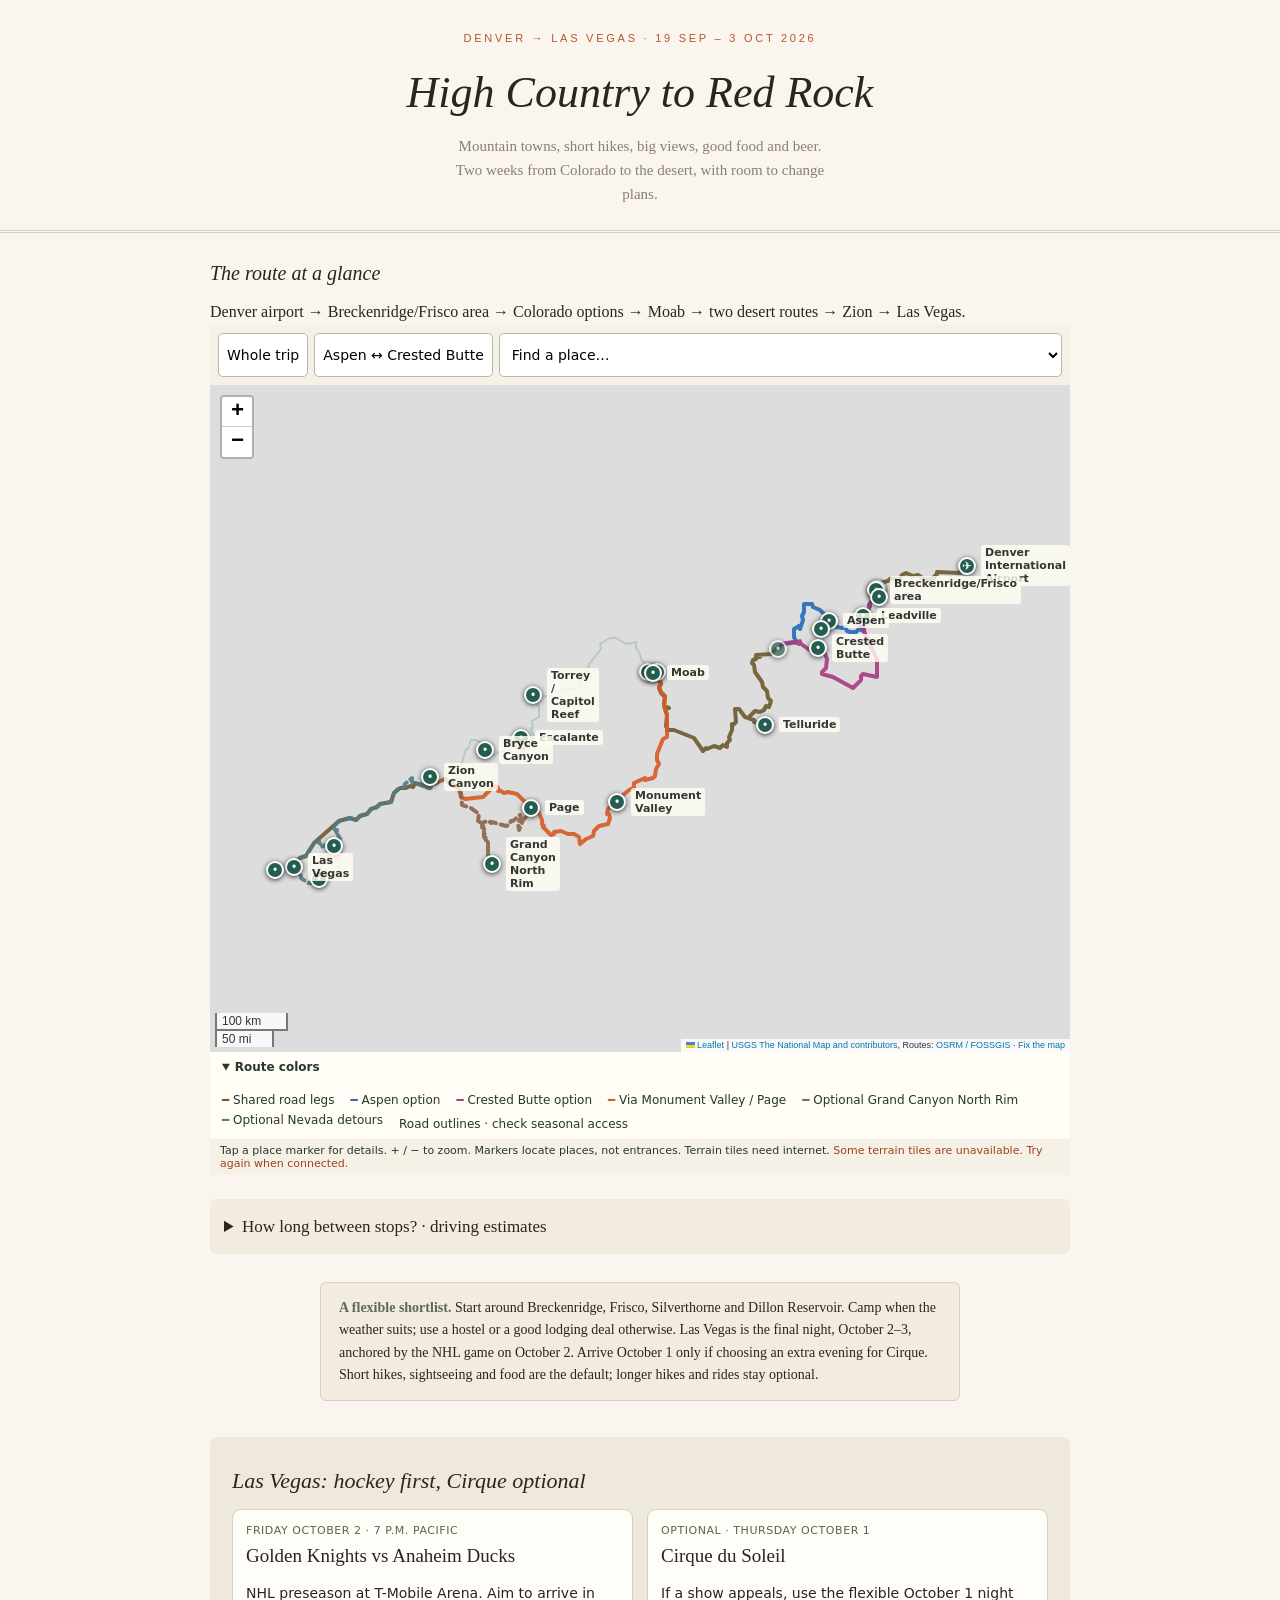
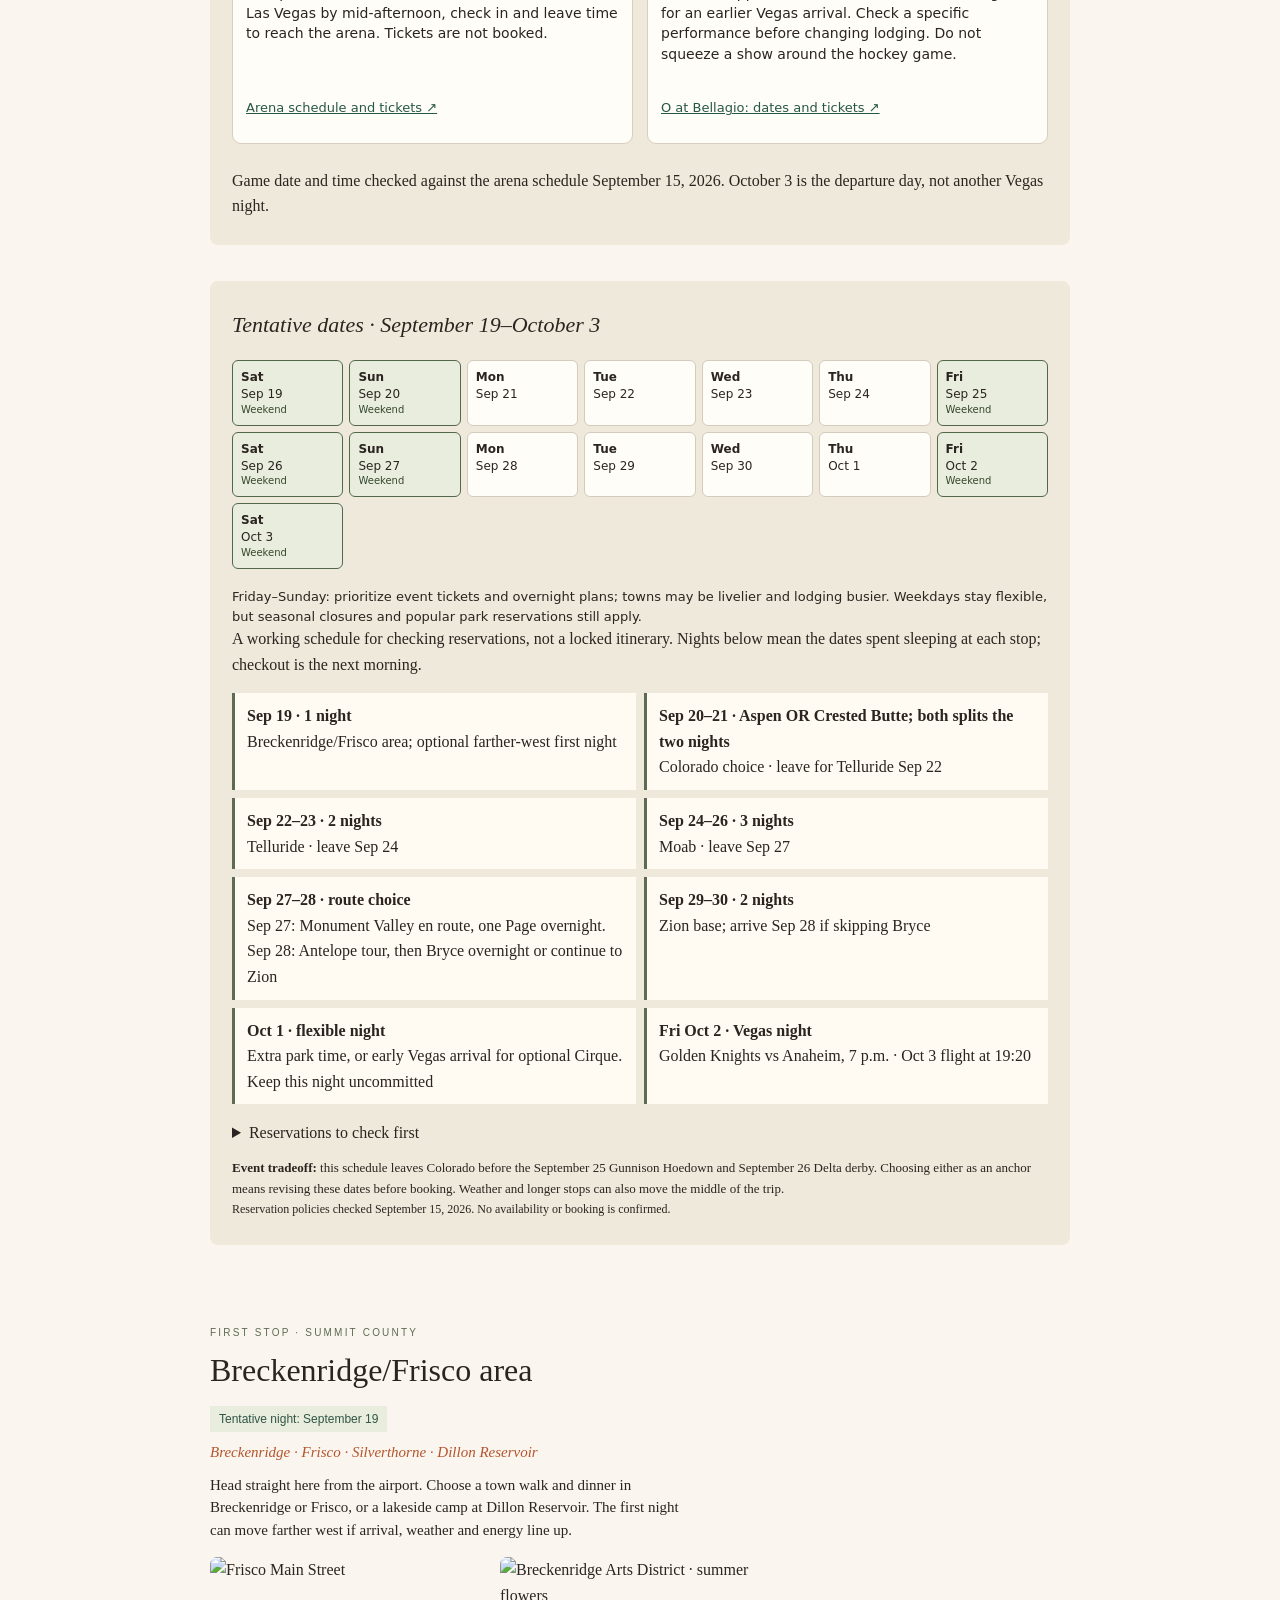
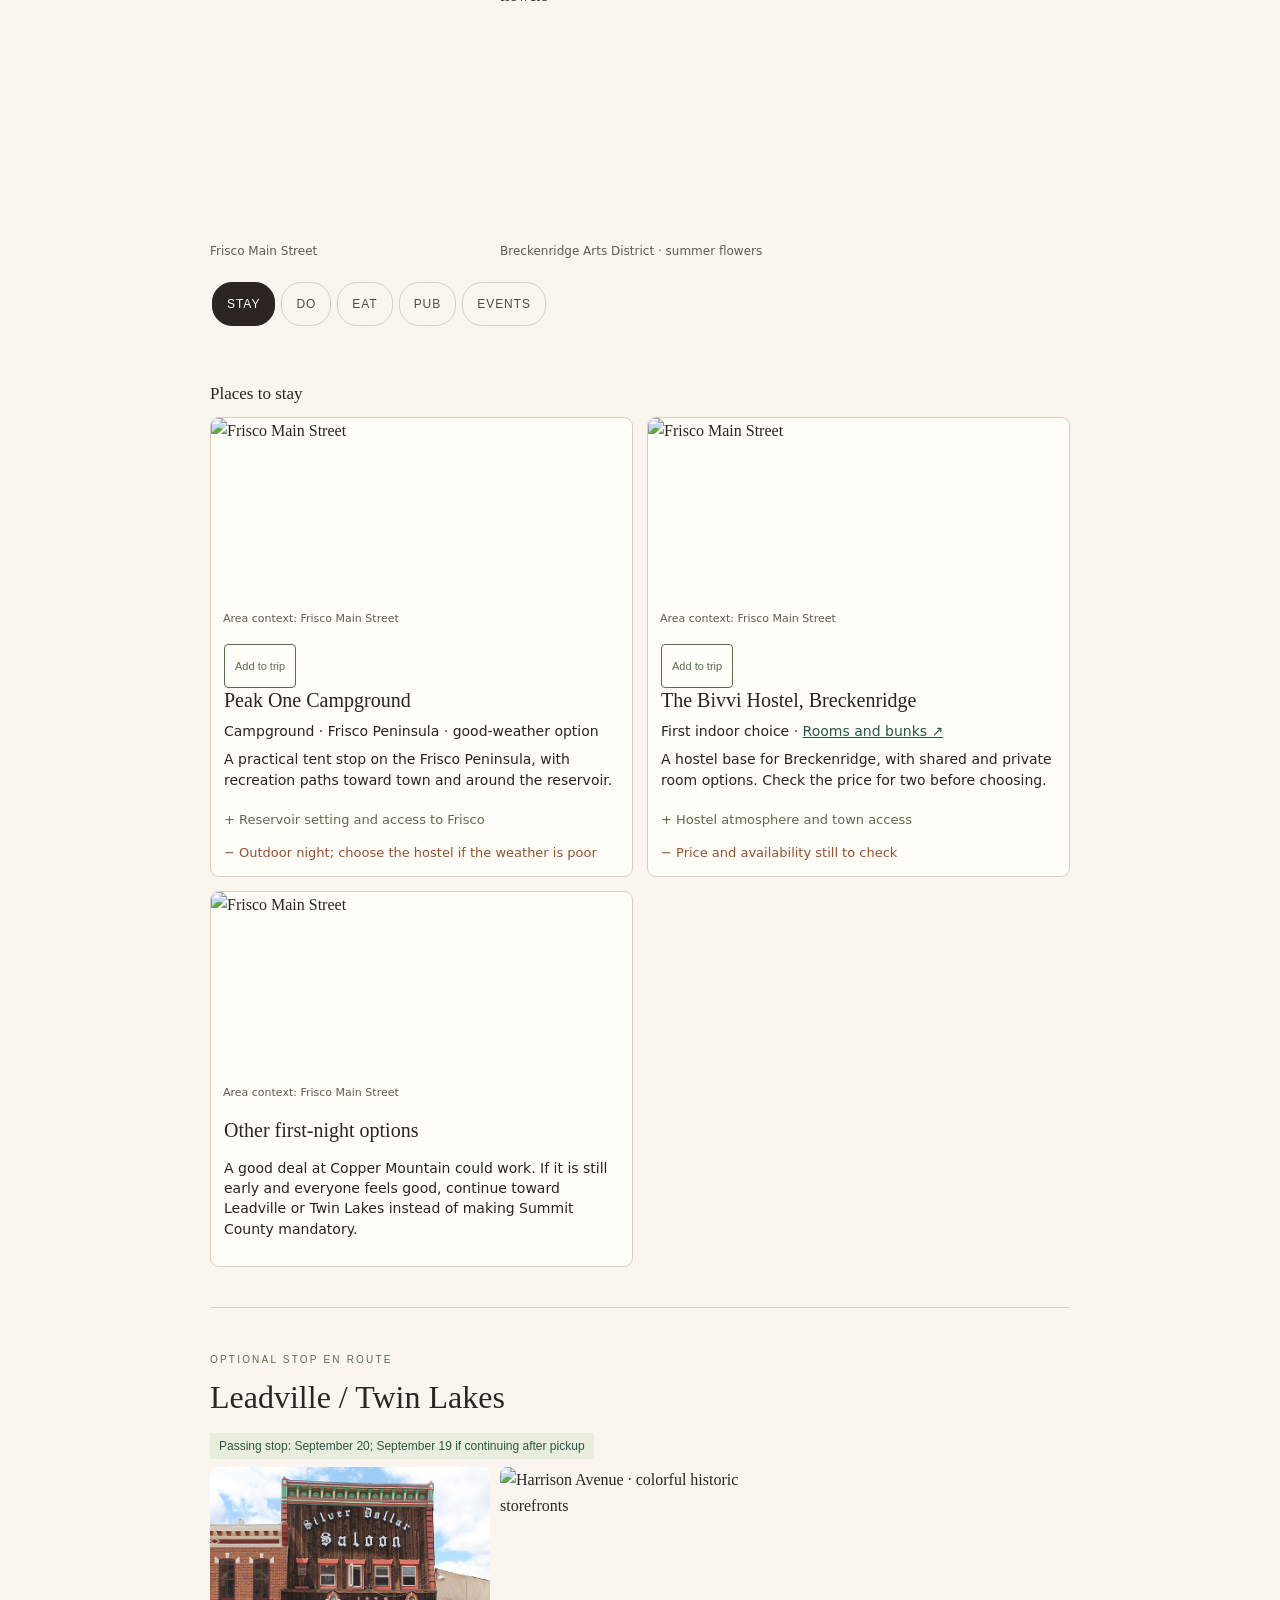
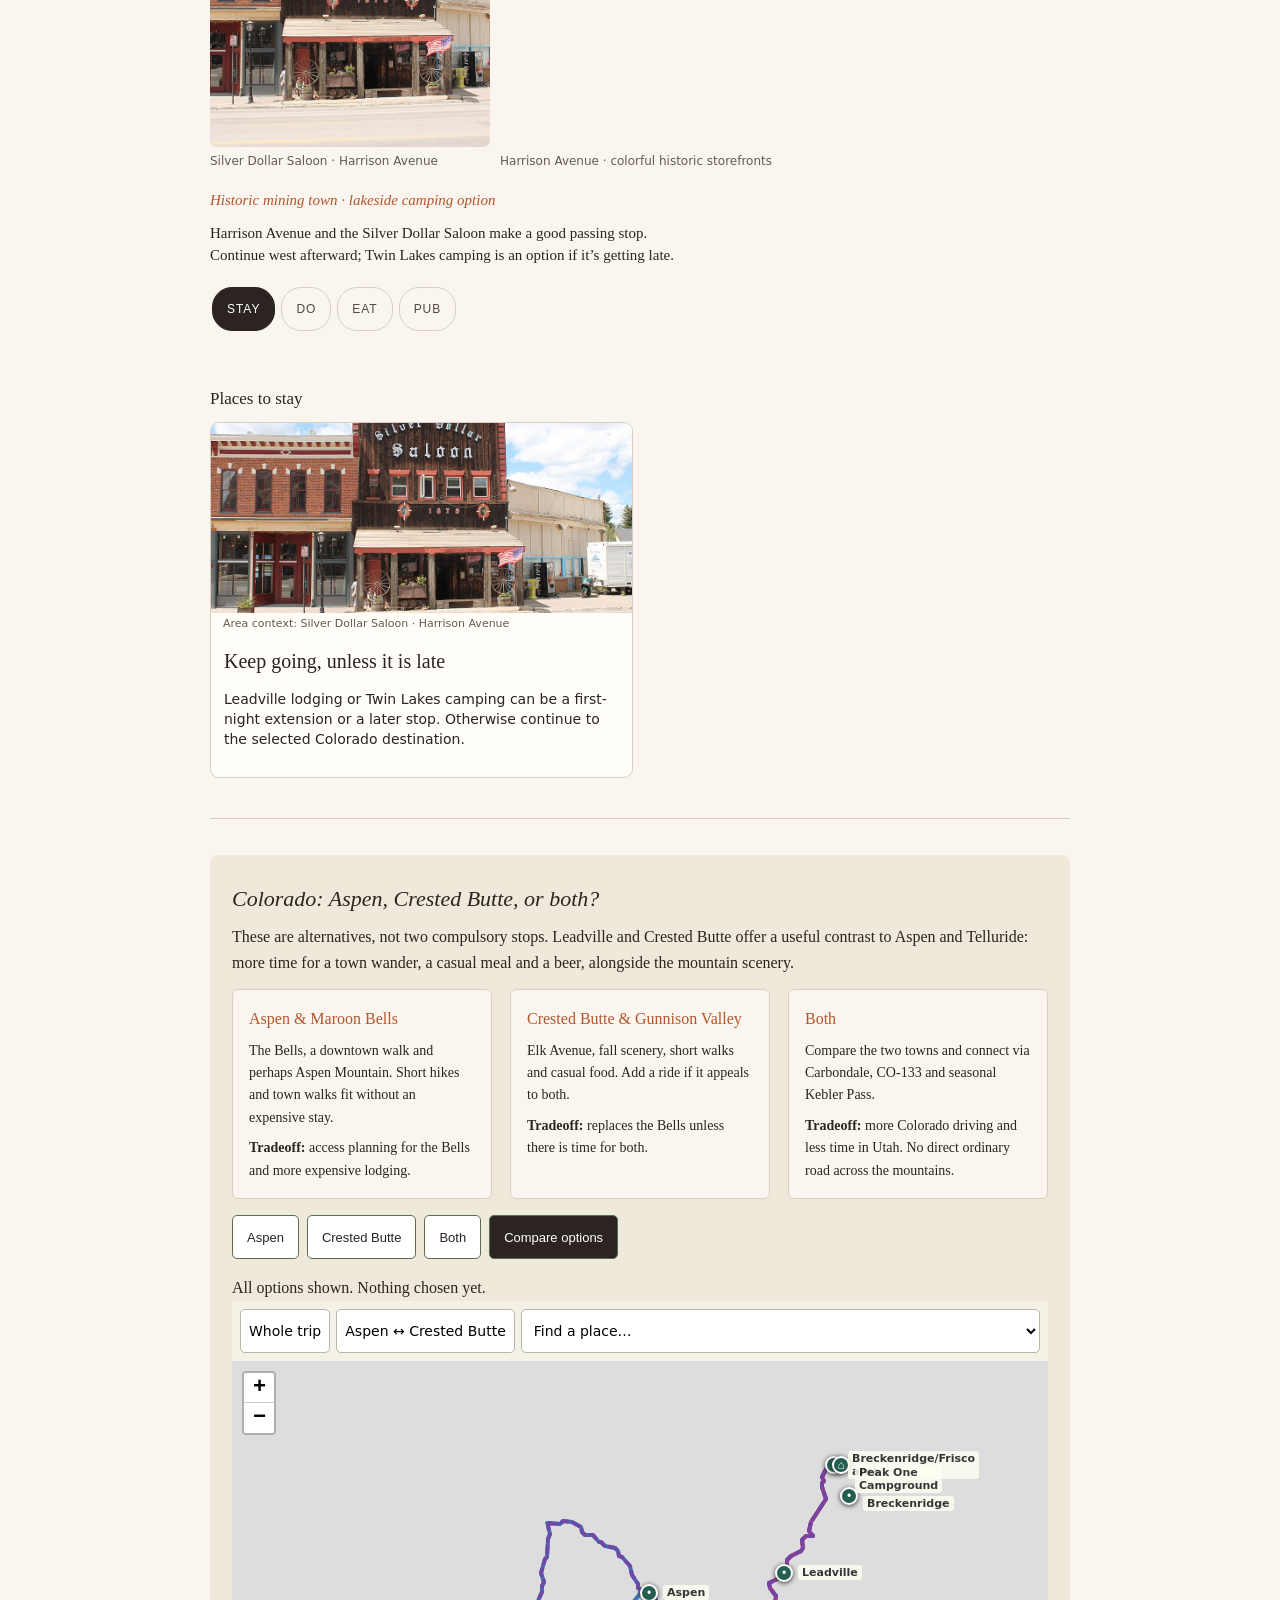
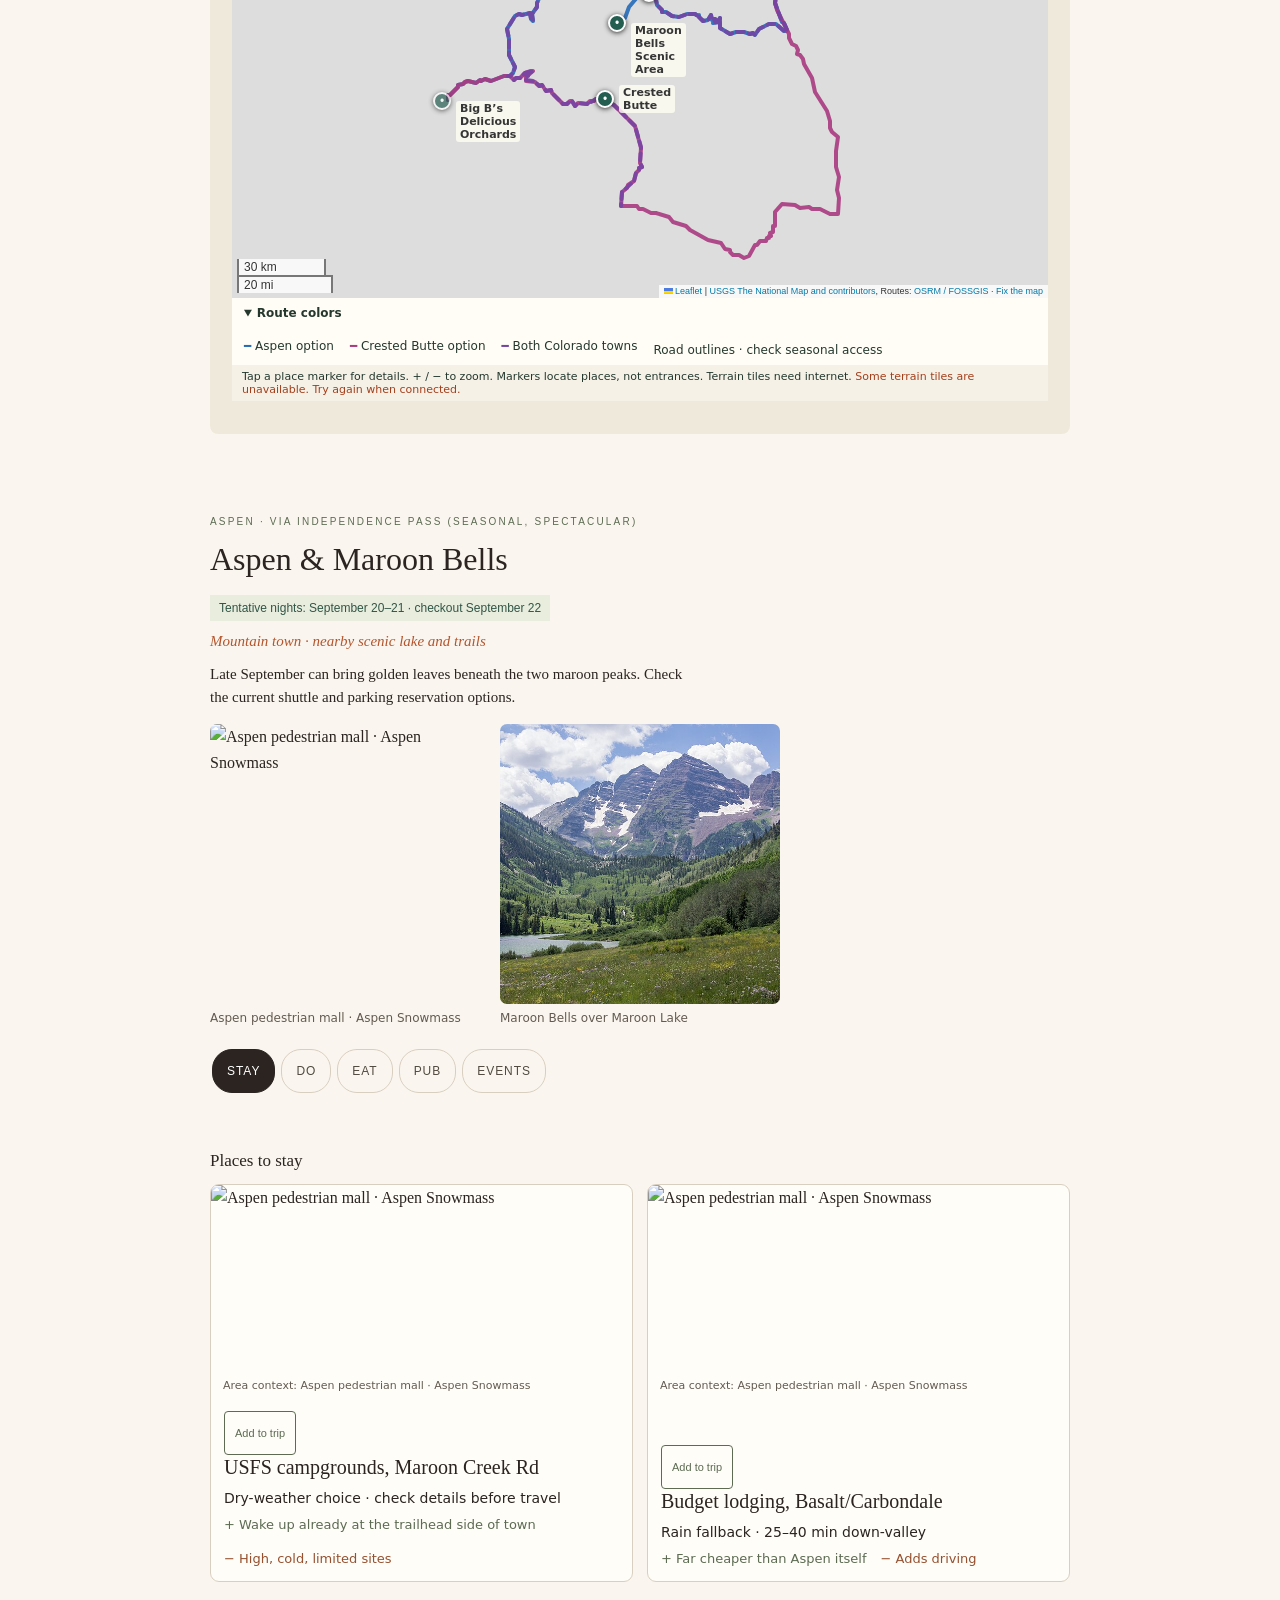
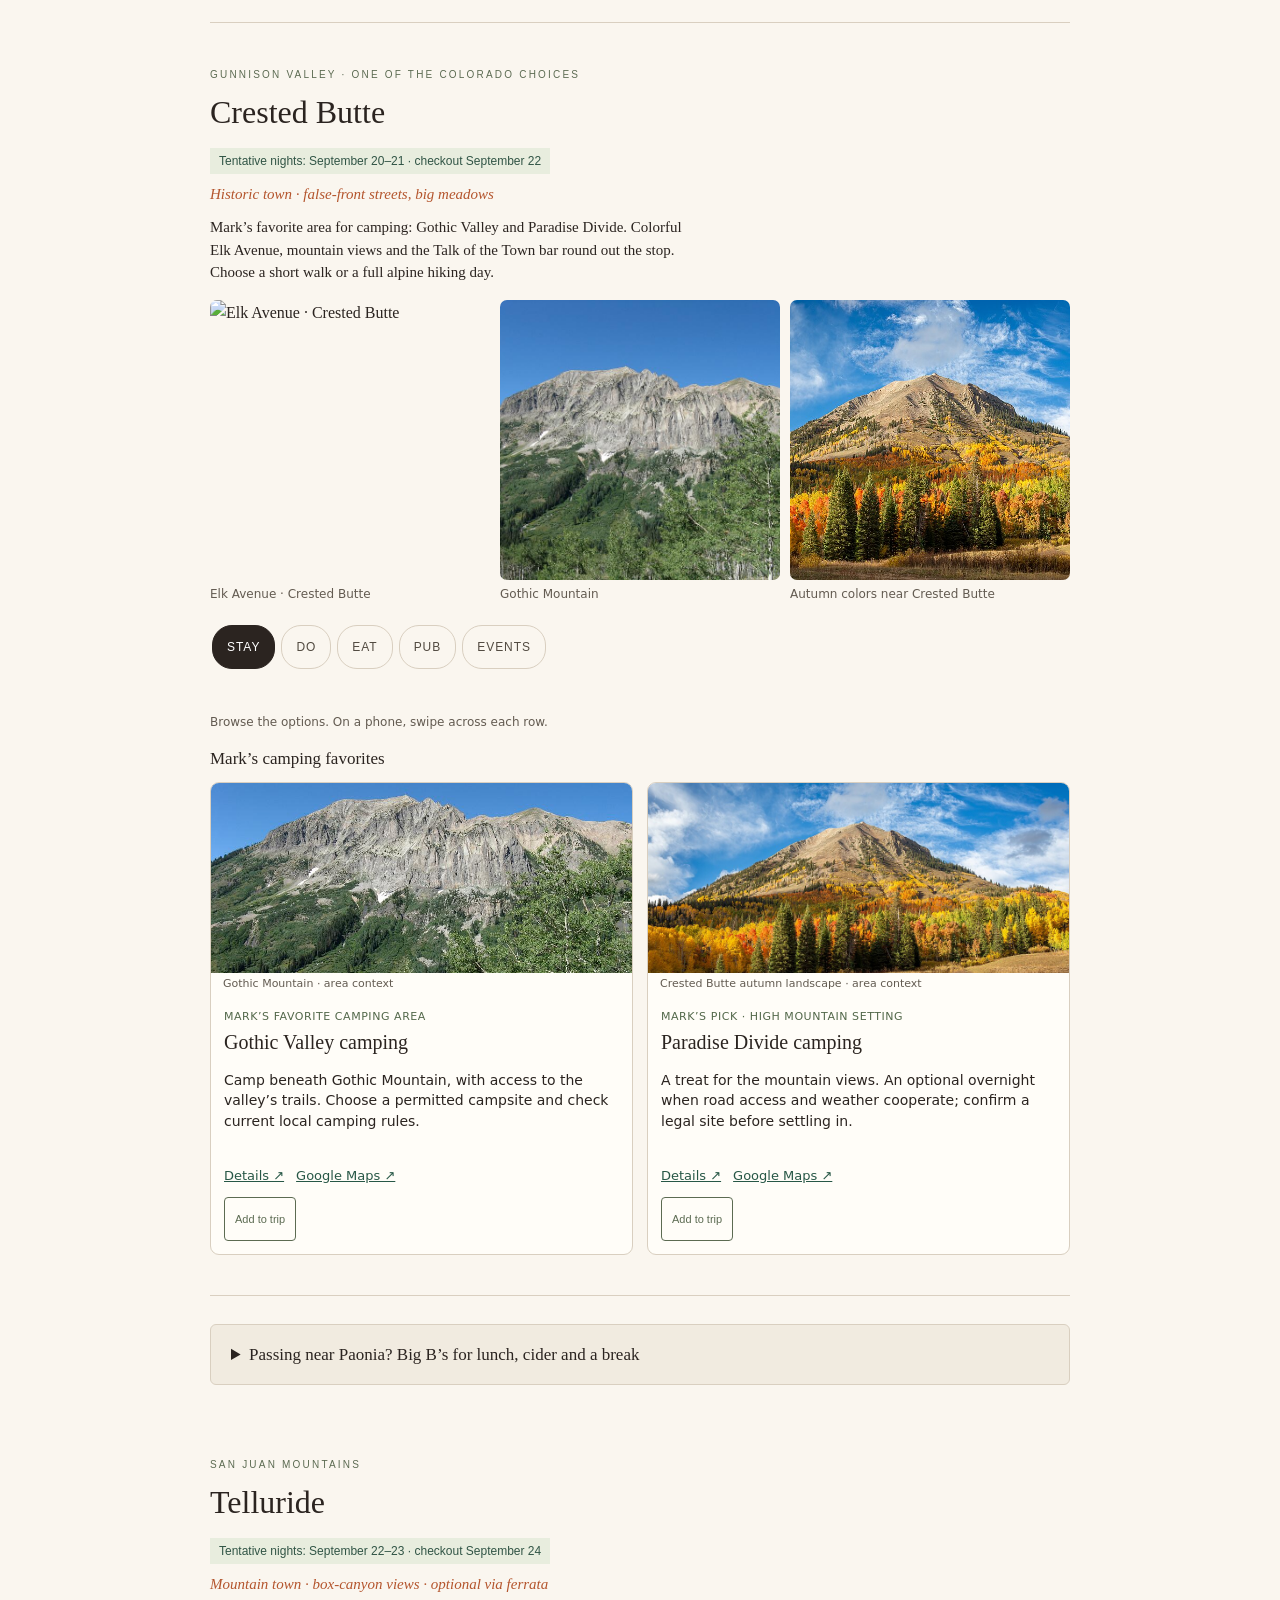
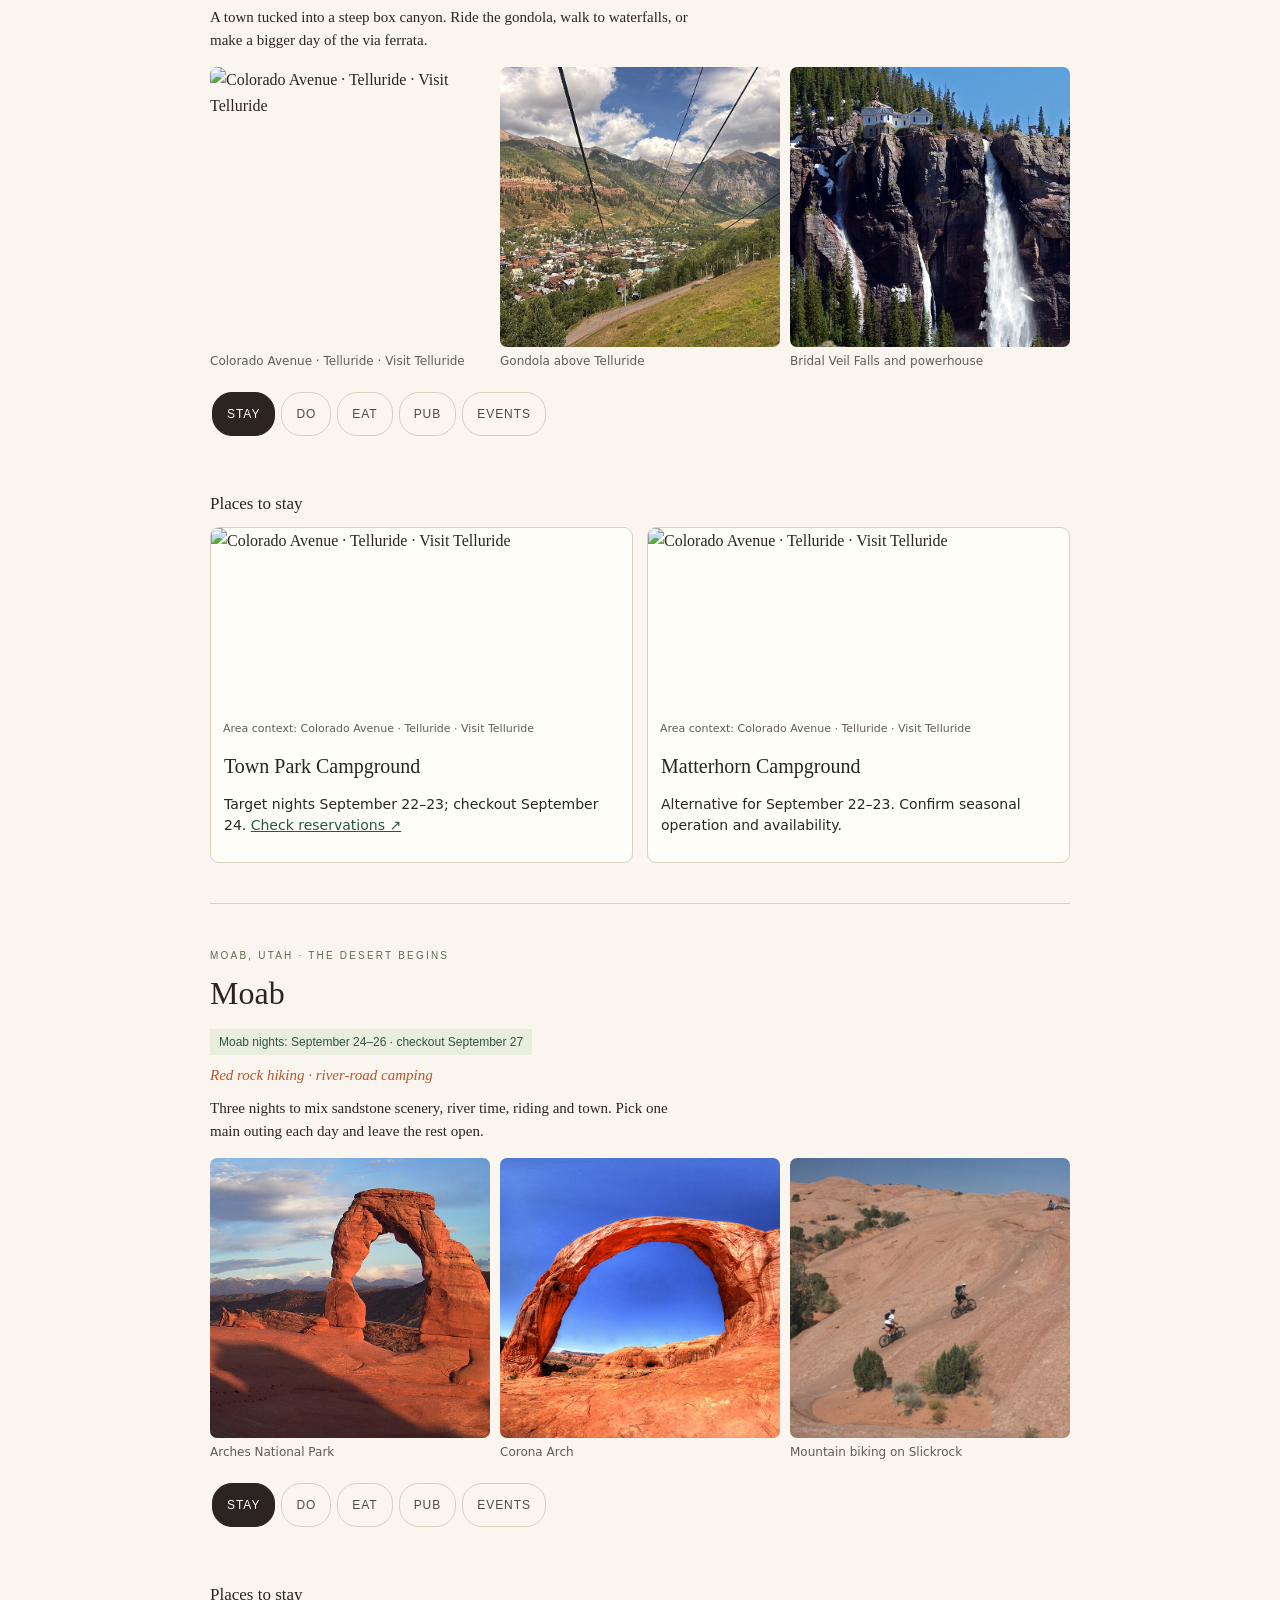
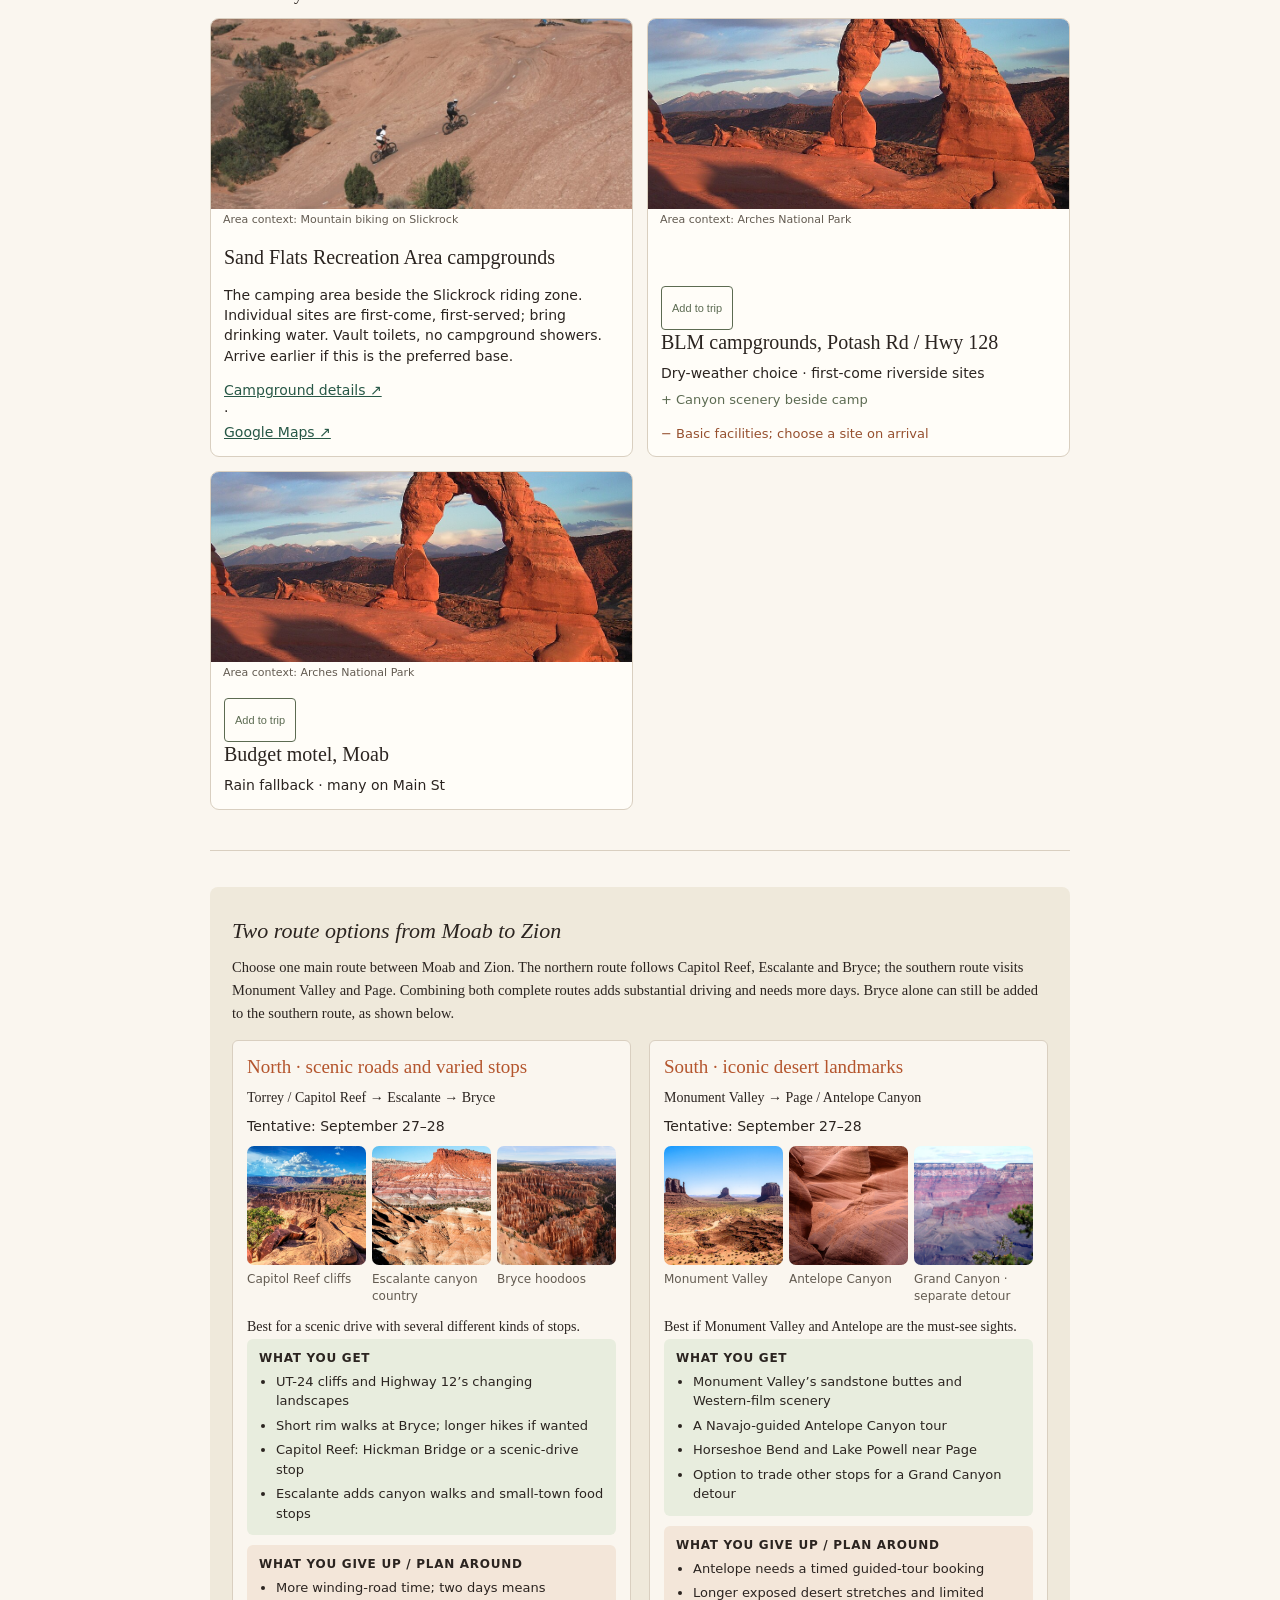
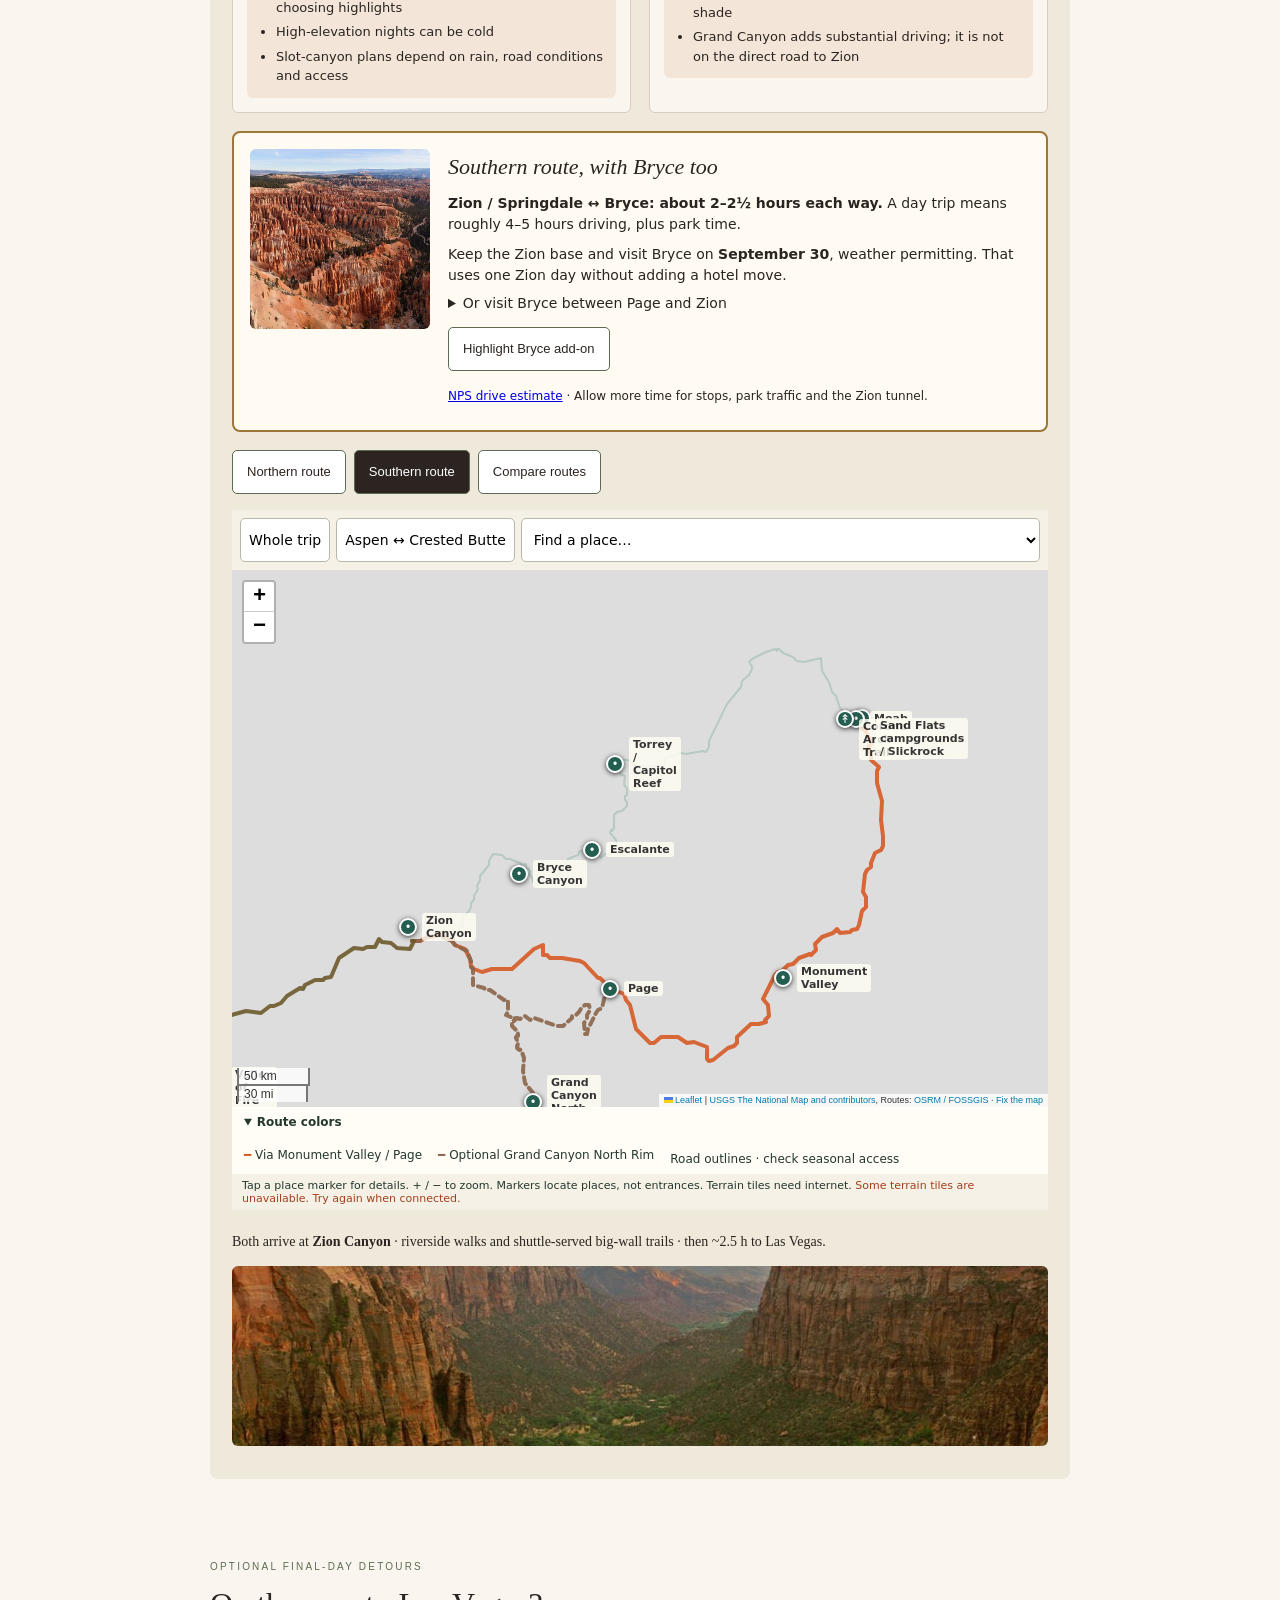
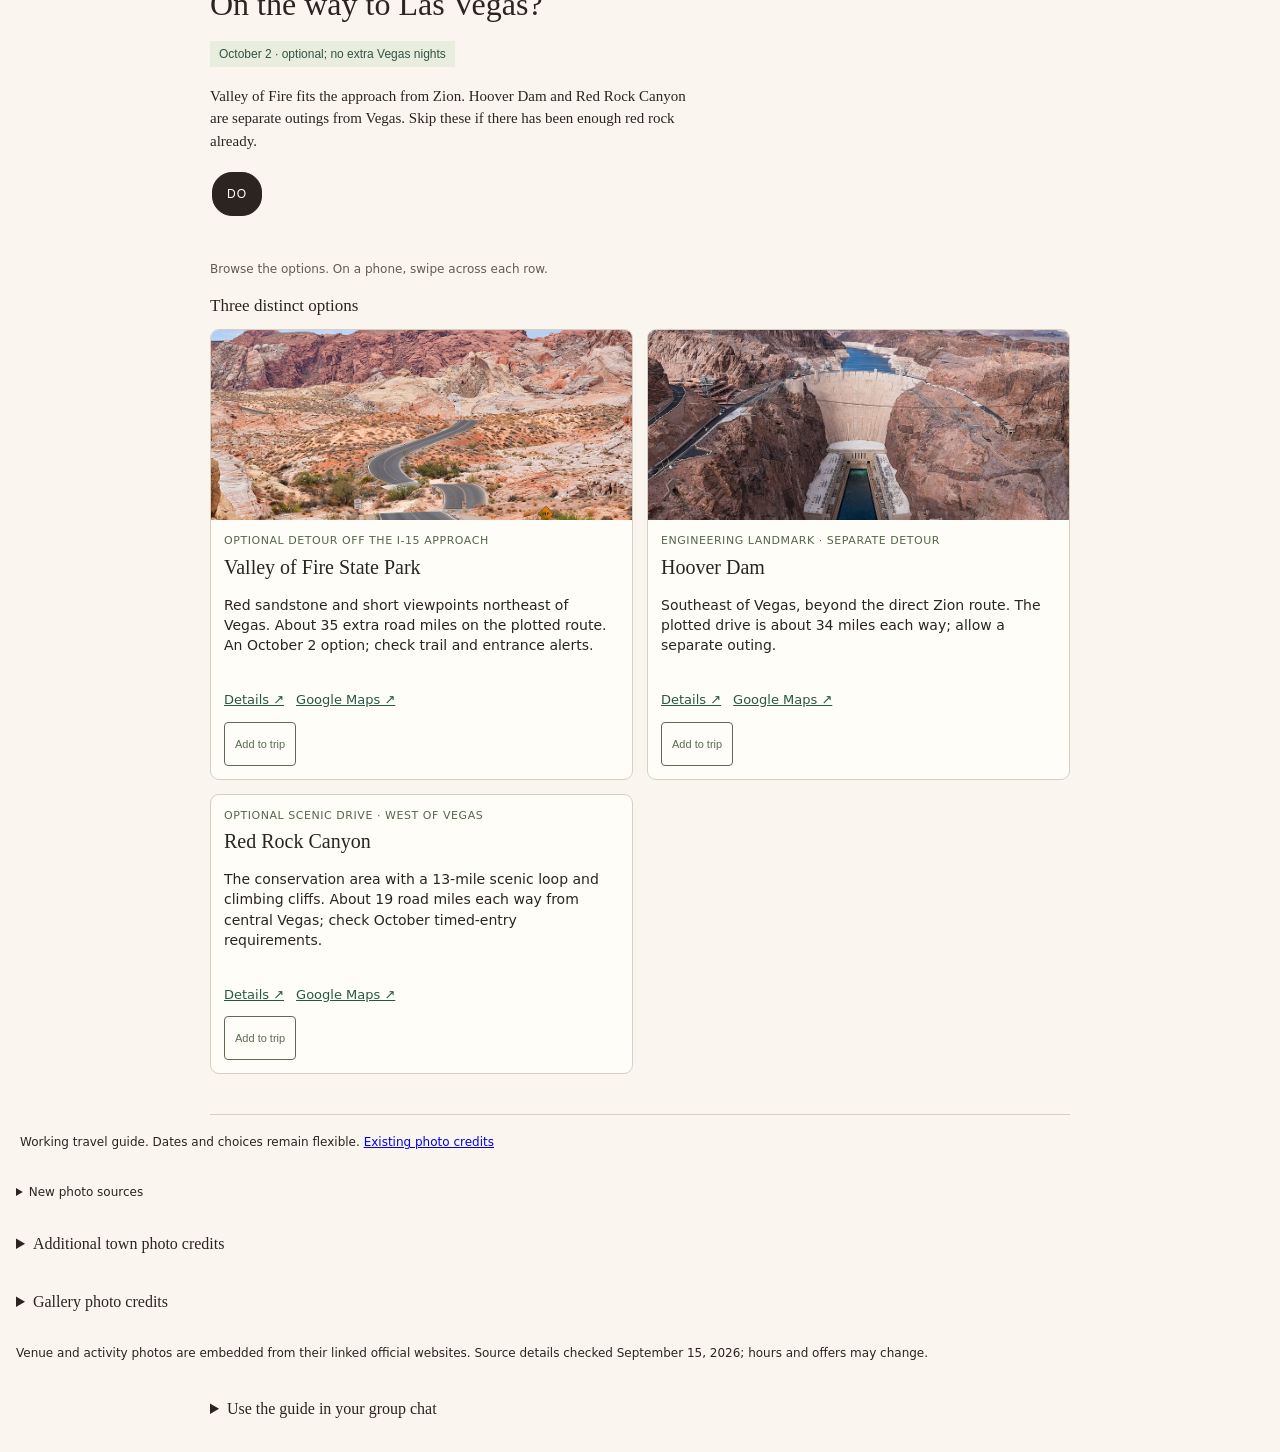
==== commit 367b7126: "Polish mobile guide, tighten desert dates and add camping favorites" ====
--- a/guide/index.html
+++ b/guide/index.html
@@ -71,8 +71,8 @@
 <div class="wrap">
 
 <div class="mapbox" style="margin:24px 0"><h3>The route at a glance</h3><p>Denver airport → Breckenridge/Frisco area → Colorado options → Moab → two desert routes → Zion → Las Vegas.</p><iframe id="overview-map" title="Trip overview and route alternatives" src="terrain.html?scope=overview" style="width:100%;height:460px;border:0"></iframe></div>
-<div class="route-note"><b>A flexible shortlist.</b> Start around Breckenridge, Frisco, Silverthorne and Dillon Reservoir. Camp when the weather suits; use a hostel or a good lodging deal otherwise. Las Vegas is the final night, October 2–3. Short hikes, sightseeing and food are the default; longer hikes and rides stay optional.</div>
-<section class="branch" id="tentative-dates"><h3>Tentative dates · September 19–October 3</h3><p>A working schedule for checking reservations, not a locked itinerary. Nights below mean the dates spent sleeping at each stop; checkout is the next morning.</p><div id="date-list" class="date-list"></div><details><summary>Reservations to check first</summary><div class="item"><h4>Difficult Campground, Aspen</h4><p id="aspen-booking"></p><p>If Aspen is selected and a campsite matters, check now. Live availability and the operating calendar have not been checked. <a href="https://www.recreation.gov/camping/campgrounds/231880" target="_blank" rel="noopener">Check campground ↗</a></p><p>Maroon Bells parking or shuttle access is a separate reservation; aim for September 21, or September 20 afternoon if continuing to Crested Butte the next day.</p></div><div class="item"><h4>Telluride Town Park Campground</h4><p><b>Check in September 22; check out September 24. Two nights: September 22 and 23.</b></p><p>Worth checking now if staying in town is a priority. The 2026 season runs through October 4 and this booking window is already open. Availability has not been checked. <a href="https://www.telluride.gov/181/Campground" target="_blank" rel="noopener">Official booking details ↗</a></p><p><a href="https://www.recreation.gov/camping/campgrounds/233902" target="_blank" rel="noopener">Matterhorn Campground</a> is the alternative for the same dates; check its seasonal calendar and available sites.</p></div><div class="item"><h4>Antelope Canyon guided tour</h4><p id="antelope-booking"></p><p>Reserve a specific guided-tour slot after choosing the southern route. Follow the operator’s stated local time and check-in instructions. <a href="https://navajonationparks.org/guided-tour-operators/antelope-canyon-tour-operators./" target="_blank" rel="noopener">Authorized tour operators ↗</a></p></div><p>Peak One Campground stays an arrival decision. No need to investigate availability for this plan.</p></details><p style="font-size:13px;margin-top:12px"><b>Event tradeoff:</b> this schedule leaves Colorado before the September 25 Gunnison Hoedown and September 26 Delta derby. Choosing either as an anchor means revising these dates before booking. Weather and longer stops can also move the middle of the trip.</p><p style="font-size:12px">Reservation policies checked September 15, 2026. No availability or booking is confirmed.</p></section>
+<div class="route-note"><b>A flexible shortlist.</b> Start around Breckenridge, Frisco, Silverthorne and Dillon Reservoir. Camp when the weather suits; use a hostel or a good lodging deal otherwise. Las Vegas is the final night, October 2–3, anchored by the NHL game on October 2. Arrive October 1 only if choosing an extra evening for Cirque. Short hikes, sightseeing and food are the default; longer hikes and rides stay optional.</div>
+<section class="branch" id="vegas-anchor"><h3>Las Vegas: hockey first, Cirque optional</h3><div class="card-row"><article class="discovery-card"><div class="card-body"><div class="card-kind">Friday October 2 · 7 p.m. Pacific</div><h4>Golden Knights vs Anaheim Ducks</h4><p>NHL preseason at T-Mobile Arena. Aim to arrive in Las Vegas by mid-afternoon, check in and leave time to reach the arena. Tickets are not booked.</p><div class="card-links"><a href="https://www.t-mobilearena.com/events/all" target="_blank" rel="noopener">Arena schedule and tickets ↗</a></div></div></article><article class="discovery-card"><div class="card-body"><div class="card-kind">Optional · Thursday October 1</div><h4>Cirque du Soleil</h4><p>If a show appeals, use the flexible October 1 night for an earlier Vegas arrival. Check a specific performance before changing lodging. Do not squeeze a show around the hockey game.</p><div class="card-links"><a href="https://www.cirquedusoleil.com/o/buy-tickets" target="_blank" rel="noopener">O at Bellagio: dates and tickets ↗</a></div></div></article></div><p>Game date and time checked against the arena schedule September 15, 2026. October 3 is the departure day, not another Vegas night.</p></section><section class="branch" id="tentative-dates"><h3>Tentative dates · September 19–October 3</h3><p>A working schedule for checking reservations, not a locked itinerary. Nights below mean the dates spent sleeping at each stop; checkout is the next morning.</p><div id="date-list" class="date-list"></div><details><summary>Reservations to check first</summary><div class="item"><h4>Difficult Campground, Aspen</h4><p id="aspen-booking"></p><p>If Aspen is selected and a campsite matters, check now. Live availability and the operating calendar have not been checked. <a href="https://www.recreation.gov/camping/campgrounds/231880" target="_blank" rel="noopener">Check campground ↗</a></p><p>Maroon Bells parking or shuttle access is a separate reservation; aim for September 21, or September 20 afternoon if continuing to Crested Butte the next day.</p></div><div class="item"><h4>Telluride Town Park Campground</h4><p><b>Check in September 22; check out September 24. Two nights: September 22 and 23.</b></p><p>Worth checking now if staying in town is a priority. The 2026 season runs through October 4 and this booking window is already open. Availability has not been checked. <a href="https://www.telluride.gov/181/Campground" target="_blank" rel="noopener">Official booking details ↗</a></p><p><a href="https://www.recreation.gov/camping/campgrounds/233902" target="_blank" rel="noopener">Matterhorn Campground</a> is the alternative for the same dates; check its seasonal calendar and available sites.</p></div><div class="item"><h4>Antelope Canyon guided tour</h4><p id="antelope-booking"></p><p>Reserve a specific guided-tour slot after choosing the southern route. Follow the operator’s stated local time and check-in instructions. <a href="https://navajonationparks.org/guided-tour-operators/antelope-canyon-tour-operators./" target="_blank" rel="noopener">Authorized tour operators ↗</a></p></div><p>Peak One Campground stays an arrival decision. No need to investigate availability for this plan.</p></details><p style="font-size:13px;margin-top:12px"><b>Event tradeoff:</b> this schedule leaves Colorado before the September 25 Gunnison Hoedown and September 26 Delta derby. Choosing either as an anchor means revising these dates before booking. Weather and longer stops can also move the middle of the trip.</p><p style="font-size:12px">Reservation policies checked September 15, 2026. No availability or booking is confirmed.</p></section>
 <!-- FRISCO -->
 <section class="loc" data-loc="Breckenridge/Frisco area">
   <div class="region">First stop · Summit County</div>
@@ -198,8 +198,8 @@
 
 <!-- BRANCH -->
 <div class="branch">
-  <h3>A fork in the road: two ways to Zion</h3>
-  <p style="font-size:14.5px">From Moab, both branches end in Zion Canyon before the last run to Las Vegas (2–3 Oct). Choose the scenery and stops that appeal most.</p>
+  <h3>Two route options from Moab to Zion</h3>
+  <p style="font-size:14.5px">Choose one main route between Moab and Zion. The northern route follows Capitol Reef, Escalante and Bryce; the southern route visits Monument Valley and Page. Combining both complete routes adds substantial driving and needs more days. Bryce alone can still be added to the southern route, as shown below.</p>
   <div class="cols">
     <div>
       <h4>Northern: Capitol Reef → Escalante → Bryce</h4>
@@ -268,7 +268,7 @@
 document.querySelectorAll('[data-colorado]').forEach(b=>b.onclick=()=>{co=b.dataset.colorado;document.querySelectorAll('[data-colorado]').forEach(x=>x.setAttribute('aria-pressed',x===b));document.querySelectorAll('[data-option]').forEach(x=>x.hidden=co!=='compare'&&co!=='both'&&x.dataset.option!==co);document.getElementById('colorado-map').src='terrain.html?scope=colorado&choice='+co;document.getElementById('colorado-status').textContent={aspen:'Aspen selected; Crested Butte chapter hidden.',cb:'Crested Butte selected; Aspen chapter hidden.',both:'Both selected. Allow more Colorado time.',compare:'All options shown. Nothing chosen yet.'}[co];updateOverview()});
 document.querySelectorAll('[data-desert]').forEach(b=>b.onclick=()=>{desert=b.dataset.desert;document.querySelectorAll('[data-desert]').forEach(x=>x.setAttribute('aria-pressed',x===b));document.getElementById('desert-map').src='terrain.html?scope=desert&choice='+desert;updateOverview()});
 </script><script>document.querySelectorAll('.optional-stop .tabs button').forEach(b=>{if(b.textContent==='Eat')b.click()});</script><details style="padding:16px"><summary>Additional town photo credits</summary><p><a href="https://commons.wikimedia.org/wiki/File:Downtown_Leadville.JPG">Downtown Leadville.JPG</a> · <a href="//commons.wikimedia.org/w/index.php?title=User:Marjiranes&amp;action=edit&amp;redlink=1" class="new" title="User:Marjiranes (page does not exist)">MarjiRanes</a> · <a href="https://creativecommons.org/licenses/by-sa/4.0">CC BY-SA 4.0</a>. Display crop.</p><p><a href="https://commons.wikimedia.org/wiki/File:Breckenridge_Main_Street.jpg">Breckenridge Main Street.jpg</a> · <a href="//commons.wikimedia.org/w/index.php?title=User:Av9&amp;action=edit&amp;redlink=1" class="new" title="User:Av9 (page does not exist)">Av9</a> · <a href="https://creativecommons.org/licenses/by-sa/3.0">CC BY-SA 3.0</a>. Display crop.</p><p><a href="https://commons.wikimedia.org/wiki/File:Moab,_Utah_downtown.jpg">Moab, Utah downtown.jpg</a> · <a href="//commons.wikimedia.org/wiki/User:Quintin_Soloviev" title="User:Quintin Soloviev">Quintin Soloviev</a> · <a href="https://creativecommons.org/licenses/by/4.0">CC BY 4.0</a>. Display crop.</p></details><script>
-function renderDates(){const c=typeof co==='string'?co:'compare',d=typeof desert==='string'?desert:'compare';const colorado=c==='both'?'Sep 20 Aspen; Sep 21 Crested Butte':c==='aspen'?'Sep 20–21 · Aspen':c==='cb'?'Sep 20–21 · Crested Butte':'Sep 20–21 · Aspen OR Crested Butte; both splits the two nights';const rows=[['Sep 19 · 1 night','Breckenridge/Frisco area; optional farther-west first night'],[colorado,'Colorado choice · leave for Telluride Sep 22'],['Sep 22–23 · 2 nights','Telluride · leave Sep 24'],['Sep 24–26 · 3 nights','Moab · leave Sep 27'],['Sep 27–28 · 2 nights',d==='south'?'Monument Valley / Page; Antelope Canyon Sep 28':d==='north'?'Capitol Reef / Escalante / Bryce; choose overnight bases':'Northern OR southern desert route'],['Sep 29–Oct 1 · 3 nights','Zion area · leave Oct 2'],['Oct 2 · 1 night','Las Vegas · Oct 3 flight at 19:20']];document.getElementById('date-list').innerHTML=rows.map(r=>'<div class="date-row"><b>'+r[0]+'</b>'+r[1]+'</div>').join('');document.getElementById('aspen-booking').textContent=c==='cb'?'Not needed for the Crested Butte-only choice.':c==='both'?'Both-town choice: check in September 20, check out September 21. One night.':'Aspen-only choice: check in September 20, check out September 22. Two nights. If choosing both towns instead, shorten to one night.';document.getElementById('antelope-booking').textContent=d==='north'?'Not included on the northern route.':'Tentative September 28, ideally after sleeping in the Page area September 27. Southern route only; September 29 is a backup that reduces Zion time.';const dates={'Breckenridge/Frisco area':'Tentative night: September 19','Leadville / Twin Lakes':'Passing stop: September 20; September 19 if continuing after pickup','Aspen':c==='both'?'Tentative night: September 20 · checkout September 21':'Tentative nights: September 20–21 · checkout September 22','Crested Butte':c==='both'?'Tentative night: September 21 · checkout September 22':'Tentative nights: September 20–21 · checkout September 22','Telluride':'Tentative nights: September 22–23 · checkout September 24','Corona Arch':'Moab nights: September 24–26 · checkout September 27'};document.querySelectorAll('section.loc[data-loc]').forEach(el=>{let t=dates[el.dataset.loc];if(!t)return;let tag=el.querySelector('.visit-date');if(!tag){tag=document.createElement('p');tag.className='visit-date';el.querySelector('h2').after(tag);}tag.textContent=t;});}
+function renderDates(){const c=typeof co==='string'?co:'compare',d=typeof desert==='string'?desert:'compare';const colorado=c==='both'?'Sep 20 Aspen; Sep 21 Crested Butte':c==='aspen'?'Sep 20–21 · Aspen':c==='cb'?'Sep 20–21 · Crested Butte':'Sep 20–21 · Aspen OR Crested Butte; both splits the two nights';const rows=[['Sep 19 · 1 night','Breckenridge/Frisco area; optional farther-west first night'],[colorado,'Colorado choice · leave for Telluride Sep 22'],['Sep 22–23 · 2 nights','Telluride · leave Sep 24'],['Sep 24–26 · 3 nights','Moab · leave Sep 27'],['Sep 27–28 · route choice',d==='south'?'Sep 27: Monument Valley en route, one Page overnight. Sep 28: Antelope tour, then Bryce overnight or continue to Zion':d==='north'?'Capitol Reef / Escalante / Bryce; choose overnight bases':'Northern OR southern desert route'],['Sep 29–30 · 2 nights','Zion base; arrive Sep 28 if skipping Bryce'],['Oct 1 · flexible night','Extra park time, or early Vegas arrival for optional Cirque. Keep this night uncommitted'],['Fri Oct 2 · Vegas night','Golden Knights vs Anaheim, 7 p.m. · Oct 3 flight at 19:20']];document.getElementById('date-list').innerHTML=rows.map(r=>'<div class="date-row"><b>'+r[0]+'</b>'+r[1]+'</div>').join('');document.getElementById('aspen-booking').textContent=c==='cb'?'Not needed for the Crested Butte-only choice.':c==='both'?'Both-town choice: check in September 20, check out September 21. One night.':'Aspen-only choice: check in September 20, check out September 22. Two nights. If choosing both towns instead, shorten to one night.';document.getElementById('antelope-booking').textContent=d==='north'?'Not included on the northern route.':'Tentative September 28, ideally after sleeping in the Page area September 27. One Page overnight is the default. Continue after the tour; a second night is optional, not required.';const dates={'Breckenridge/Frisco area':'Tentative night: September 19','Leadville / Twin Lakes':'Passing stop: September 20; September 19 if continuing after pickup','Aspen':c==='both'?'Tentative night: September 20 · checkout September 21':'Tentative nights: September 20–21 · checkout September 22','Crested Butte':c==='both'?'Tentative night: September 21 · checkout September 22':'Tentative nights: September 20–21 · checkout September 22','Telluride':'Tentative nights: September 22–23 · checkout September 24','Corona Arch':'Moab nights: September 24–26 · checkout September 27'};document.querySelectorAll('section.loc[data-loc]').forEach(el=>{let t=dates[el.dataset.loc];if(!t)return;let tag=el.querySelector('.visit-date');if(!tag){tag=document.createElement('p');tag.className='visit-date';el.querySelector('h2').after(tag);}tag.textContent=t;});}
 document.querySelectorAll('[data-colorado],[data-desert]').forEach(b=>b.addEventListener('click',renderDates));renderDates();
-</script><details id="photo-credits" style="padding:16px"><summary>Gallery photo credits</summary><p><a href="https://commons.wikimedia.org/wiki/File:Elk_Avenue,_the_main_street_of_Crested_Butte,_a_town_heavily_populated_during_ski_season_located_high_in_the_Rocky_Mountains_in_Gunnison_County,_Colorado_LCCN2015633515.tif">Elk Avenue in Crested Butte</a> · Carol M. Highsmith · Public domain. Display crop.</p><p><a href="https://commons.wikimedia.org/wiki/File:Gothic_mountain.jpg">Gothic Mountain</a> · Steven Damron from San Francisco · <a href="https://creativecommons.org/licenses/by/2.0">CC BY 2.0</a>. Display crop.</p><p><a href="https://commons.wikimedia.org/wiki/File:Silver_dollar_saloon_2023.jpg">Silver Dollar Saloon, Leadville</a> · Laurenschneider210 · <a href="https://creativecommons.org/licenses/by-sa/4.0">CC BY-SA 4.0</a>. Display crop.</p><p><a href="https://commons.wikimedia.org/wiki/File:Telluride_Midday_Gondola_View_2025.jpg">Telluride from the gondola</a> · NatalieZavaleta · <a href="https://creativecommons.org/licenses/by-sa/4.0">CC BY-SA 4.0</a>. Display crop.</p><p><a href="https://commons.wikimedia.org/wiki/File:Bridal_Veil_Falls_Telluride_CO3.jpg">Bridal Veil Falls and powerhouse</a> · Terry Foote (talk) · <a href="https://creativecommons.org/licenses/by-sa/3.0">CC BY-SA 3.0</a>. Display crop.</p><p><a href="https://commons.wikimedia.org/wiki/File:A283,_Slickrock_Bike_Trail,_Moab,_Utah,_USA,_2008.JPG">Slickrock Bike Trail, Moab</a> · Brian W. Schaller · <a href="http://artlibre.org/licence/lal/en">FAL</a>. Display crop.</p><p><a href="https://commons.wikimedia.org/wiki/File:Dead_Horse_Point,_Colorado_River.jpg">Dead Horse Point</a> · Clément Bardot · <a href="https://creativecommons.org/licenses/by-sa/3.0">CC BY-SA 3.0</a>. Display crop.</p><p><a href="https://commons.wikimedia.org/wiki/File:Lower_Antelope_Canyon_November_2018_008.jpg">Lower Antelope Canyon</a> · King of Hearts · <a href="https://creativecommons.org/licenses/by-sa/4.0">CC BY-SA 4.0</a>. Display crop.</p><p><a href="https://commons.wikimedia.org/wiki/File:Road_in_Valley_of_Fire.jpg">Valley of Fire</a> · Gzzz · <a href="https://creativecommons.org/licenses/by/4.0">CC BY 4.0</a>. Display crop.</p><p><a href="https://commons.wikimedia.org/wiki/File:Crested_Butte,_Colorado_2025.jpg">Autumn colors near Crested Butte</a> · RON RAFFETY · <a href="https://creativecommons.org/licenses/by-sa/4.0">CC BY-SA 4.0</a>. Display crop.</p><p><a href="https://commons.wikimedia.org/wiki/File:Hoover_Dam_and_Black_Canyon_seen_from_the_Mike_O%27Callaghan%E2%80%93Pat_Tillman_Memorial_Bridge,_panorama,_Arizona%E2%80%93Nevada.jpg">Hoover Dam</a> · Christian David · <a href="https://creativecommons.org/licenses/by-sa/4.0">CC BY-SA 4.0</a>. Display crop.</p></details><p style="padding:16px;font:12px system-ui">Venue and activity photos are embedded from their linked official websites. Source details checked September 15, 2026; hours and offers may change.</p><script src="route-options.js"></script><section class="wrap" style="padding-top:20px;padding-bottom:30px"><details><summary>Use the guide in your group chat</summary><p>Pin the guide link in WhatsApp. Try @Meta AI with a question; if it cannot read the page, paste the trip brief below. A ChatGPT group chat can also use the text or uploaded file.</p><p><button id="copy-brief" style="padding:12px;margin:10px 0">Copy trip brief</button> · <a href="../markdown/" target="_blank">Read the AI trip brief</a> · <a href="../markdown/" target="_blank">Guide for AI assistants</a></p><p id="copy-status" role="status"></p><p style="font:12px system-ui">Chat answers do not edit this website. Keep a short “decisions so far” message in the group and refresh the brief after major changes.</p></details></section><script>document.getElementById('copy-brief').onclick=async()=>{const s=document.getElementById('copy-status');try{const r=await fetch('../trip-brief.txt');if(!r.ok)throw Error();await navigator.clipboard.writeText(await r.text());s.textContent='Copied. Paste it into your group chat with your question.';}catch(e){s.textContent='Open the trip brief link and copy the text from there.';}};</script></body>
+</script><details id="photo-credits" style="padding:16px"><summary>Gallery photo credits</summary><p><a href="https://commons.wikimedia.org/wiki/File:Elk_Avenue,_the_main_street_of_Crested_Butte,_a_town_heavily_populated_during_ski_season_located_high_in_the_Rocky_Mountains_in_Gunnison_County,_Colorado_LCCN2015633515.tif">Elk Avenue in Crested Butte</a> · Carol M. Highsmith · Public domain. Display crop.</p><p><a href="https://commons.wikimedia.org/wiki/File:Gothic_mountain.jpg">Gothic Mountain</a> · Steven Damron from San Francisco · <a href="https://creativecommons.org/licenses/by/2.0">CC BY 2.0</a>. Display crop.</p><p><a href="https://commons.wikimedia.org/wiki/File:Silver_dollar_saloon_2023.jpg">Silver Dollar Saloon, Leadville</a> · Laurenschneider210 · <a href="https://creativecommons.org/licenses/by-sa/4.0">CC BY-SA 4.0</a>. Display crop.</p><p><a href="https://commons.wikimedia.org/wiki/File:Telluride_Midday_Gondola_View_2025.jpg">Telluride from the gondola</a> · NatalieZavaleta · <a href="https://creativecommons.org/licenses/by-sa/4.0">CC BY-SA 4.0</a>. Display crop.</p><p><a href="https://commons.wikimedia.org/wiki/File:Bridal_Veil_Falls_Telluride_CO3.jpg">Bridal Veil Falls and powerhouse</a> · Terry Foote (talk) · <a href="https://creativecommons.org/licenses/by-sa/3.0">CC BY-SA 3.0</a>. Display crop.</p><p><a href="https://commons.wikimedia.org/wiki/File:A283,_Slickrock_Bike_Trail,_Moab,_Utah,_USA,_2008.JPG">Slickrock Bike Trail, Moab</a> · Brian W. Schaller · <a href="http://artlibre.org/licence/lal/en">FAL</a>. Display crop.</p><p><a href="https://commons.wikimedia.org/wiki/File:Dead_Horse_Point,_Colorado_River.jpg">Dead Horse Point</a> · Clément Bardot · <a href="https://creativecommons.org/licenses/by-sa/3.0">CC BY-SA 3.0</a>. Display crop.</p><p><a href="https://commons.wikimedia.org/wiki/File:Lower_Antelope_Canyon_November_2018_008.jpg">Lower Antelope Canyon</a> · King of Hearts · <a href="https://creativecommons.org/licenses/by-sa/4.0">CC BY-SA 4.0</a>. Display crop.</p><p><a href="https://commons.wikimedia.org/wiki/File:Road_in_Valley_of_Fire.jpg">Valley of Fire</a> · Gzzz · <a href="https://creativecommons.org/licenses/by/4.0">CC BY 4.0</a>. Display crop.</p><p><a href="https://commons.wikimedia.org/wiki/File:Crested_Butte,_Colorado_2025.jpg">Autumn colors near Crested Butte</a> · RON RAFFETY · <a href="https://creativecommons.org/licenses/by-sa/4.0">CC BY-SA 4.0</a>. Display crop.</p><p><a href="https://commons.wikimedia.org/wiki/File:Hoover_Dam_and_Black_Canyon_seen_from_the_Mike_O%27Callaghan%E2%80%93Pat_Tillman_Memorial_Bridge,_panorama,_Arizona%E2%80%93Nevada.jpg">Hoover Dam</a> · Christian David · <a href="https://creativecommons.org/licenses/by-sa/4.0">CC BY-SA 4.0</a>. Display crop.</p></details><p style="padding:16px;font:12px system-ui">Venue and activity photos are embedded from their linked official websites. Source details checked September 15, 2026; hours and offers may change.</p><script src="route-options.js"></script><section class="wrap" style="padding-top:20px;padding-bottom:30px"><details><summary>Use the guide in your group chat</summary><p>Pin the guide link in WhatsApp. Try @Meta AI with a question; if it cannot read the page, paste the trip brief below. A ChatGPT group chat can also use the text or uploaded file.</p><p><button id="copy-brief" style="padding:12px;margin:10px 0">Copy trip brief</button> · <a href="../trip-brief.txt" target="_blank">Open trip brief</a> · <a href="../markdown/" target="_blank">Full guide as text</a></p><p id="copy-status" role="status"></p><p style="font:12px system-ui">Chat answers do not edit this website. Keep a short “decisions so far” message in the group and refresh the brief after major changes.</p></details></section><script>document.getElementById('copy-brief').onclick=async()=>{const s=document.getElementById('copy-status');try{const r=await fetch('../trip-brief.txt');if(!r.ok)throw Error();await navigator.clipboard.writeText(await r.text());s.textContent='Copied. Paste it into your group chat with your question.';}catch(e){s.textContent='Open the trip brief link and copy the text from there.';}};</script><script src="mobile-polish.js"></script></body>
 </html>
--- a/guide/discovery.css
+++ b/guide/discovery.css
@@ -14,3 +14,5 @@
 @media(max-width:600px){.photos{grid-template-columns:repeat(2,minmax(0,1fr))}.photos figure:nth-child(3):last-child{grid-column:auto}.card-row{display:grid;grid-auto-flow:column;grid-auto-columns:85%;grid-template-columns:none;overflow-x:auto;scroll-snap-type:x mandatory;padding-bottom:12px;gap:10px}.discovery-card{scroll-snap-align:start}.discovery-card>figure img{height:180px}.fork-cards .photos{grid-template-columns:repeat(3,minmax(0,1fr))}.branch{padding:18px 14px}.photos:has(figure:only-child){max-width:65%}}
 
 .bryce-option{display:grid;grid-template-columns:180px 1fr;gap:18px;background:#fffaf2;border:2px solid #9c7737;border-radius:8px;padding:16px;margin:18px 0}.bryce-option>img{width:100%;aspect-ratio:1;object-fit:cover;border-radius:6px}.bryce-option p{font:14px/1.5 system-ui;margin:9px 0}.bryce-option summary{font:14px system-ui;cursor:pointer}.drive-times{margin:16px 0;padding:14px;background:#f1ebe0;border-radius:6px}.drive-times summary{font-size:17px;cursor:pointer}.drive-times>p{font:13px/1.5 system-ui;margin:10px 0}.drive-row{display:grid;grid-template-columns:1fr 95px 85px;gap:8px;padding:10px 0;border-bottom:1px solid var(--line);font:13px/1.4 system-ui}.drive-row a{color:#275746}@media(max-width:600px){.bryce-option{grid-template-columns:1fr}.bryce-option>img{width:50%}.drive-row{grid-template-columns:1fr 80px}.drive-row a{grid-column:1/-1}}
+/* Mobile consistency and accessibility pass. */
+.tabs{display:flex!important;gap:6px!important;flex-wrap:nowrap!important;overflow-x:auto;padding:4px 2px 10px!important;margin-bottom:12px!important;scrollbar-width:thin}.tabs button{flex:0 0 auto;min-height:44px!important;padding:9px 14px!important;margin:0!important;color:#514a40}.tabs button.on{color:#fff}.pane[hidden]{display:none!important}button:focus-visible,a:focus-visible,summary:focus-visible,.card-row:focus-visible{outline:3px solid #155db3;outline-offset:3px}.pick{min-height:44px!important;float:none!important}.card-links a{min-height:44px;display:inline-flex;align-items:center}.card-body h4{margin:0 0 8px}.card-body>.pick{margin-top:auto!important;align-self:flex-start}.card-body p:last-of-type{margin-bottom:14px}.discovery-card>figure img{aspect-ratio:4/3;object-fit:cover}.route-buttons{display:flex;flex-wrap:wrap;gap:8px}.route-buttons button{min-height:44px;margin:0!important}.weekend-calendar{display:grid;grid-template-columns:repeat(7,minmax(0,1fr));gap:6px;margin:18px 0}.calendar-day{border:1px solid #d3cbbb;background:#fffdf8;padding:8px;font:12px/1.4 system-ui;border-radius:6px}.calendar-day>*{display:block}.calendar-day.weekend{background:#e8edde;border-color:#53684a}.calendar-day small{font-size:10px;color:#34472b}.weekend-note{font:13px/1.5 system-ui!important}.mapbox{overflow:visible!important}.mapbox iframe{display:block}#overview-map{height:850px!important}#colorado-map,#desert-map{height:700px!important}.loc [data-tab="Stay"] .card-body a,.loc [data-tab="Do"] .card-body a{color:#275746}.loc .pane .card-body{font:14px/1.5 system-ui}.loc .pane .card-body h4{font-family:Georgia,serif;font-size:20px}.browse-hint{margin:8px 0 16px}@media(max-width:600px){.weekend-calendar{grid-template-columns:repeat(3,minmax(0,1fr))}.tabs button{font-size:13px!important;letter-spacing:.02em!important}.card-row{grid-auto-columns:88%}.card-body{padding:15px}.mapbox iframe{width:100%!important}#overview-map{height:780px!important}#colorado-map,#desert-map{height:680px!important}.wrap{overflow:visible}.bryce-option>img{width:100%;max-height:180px;aspect-ratio:2;object-fit:cover}}
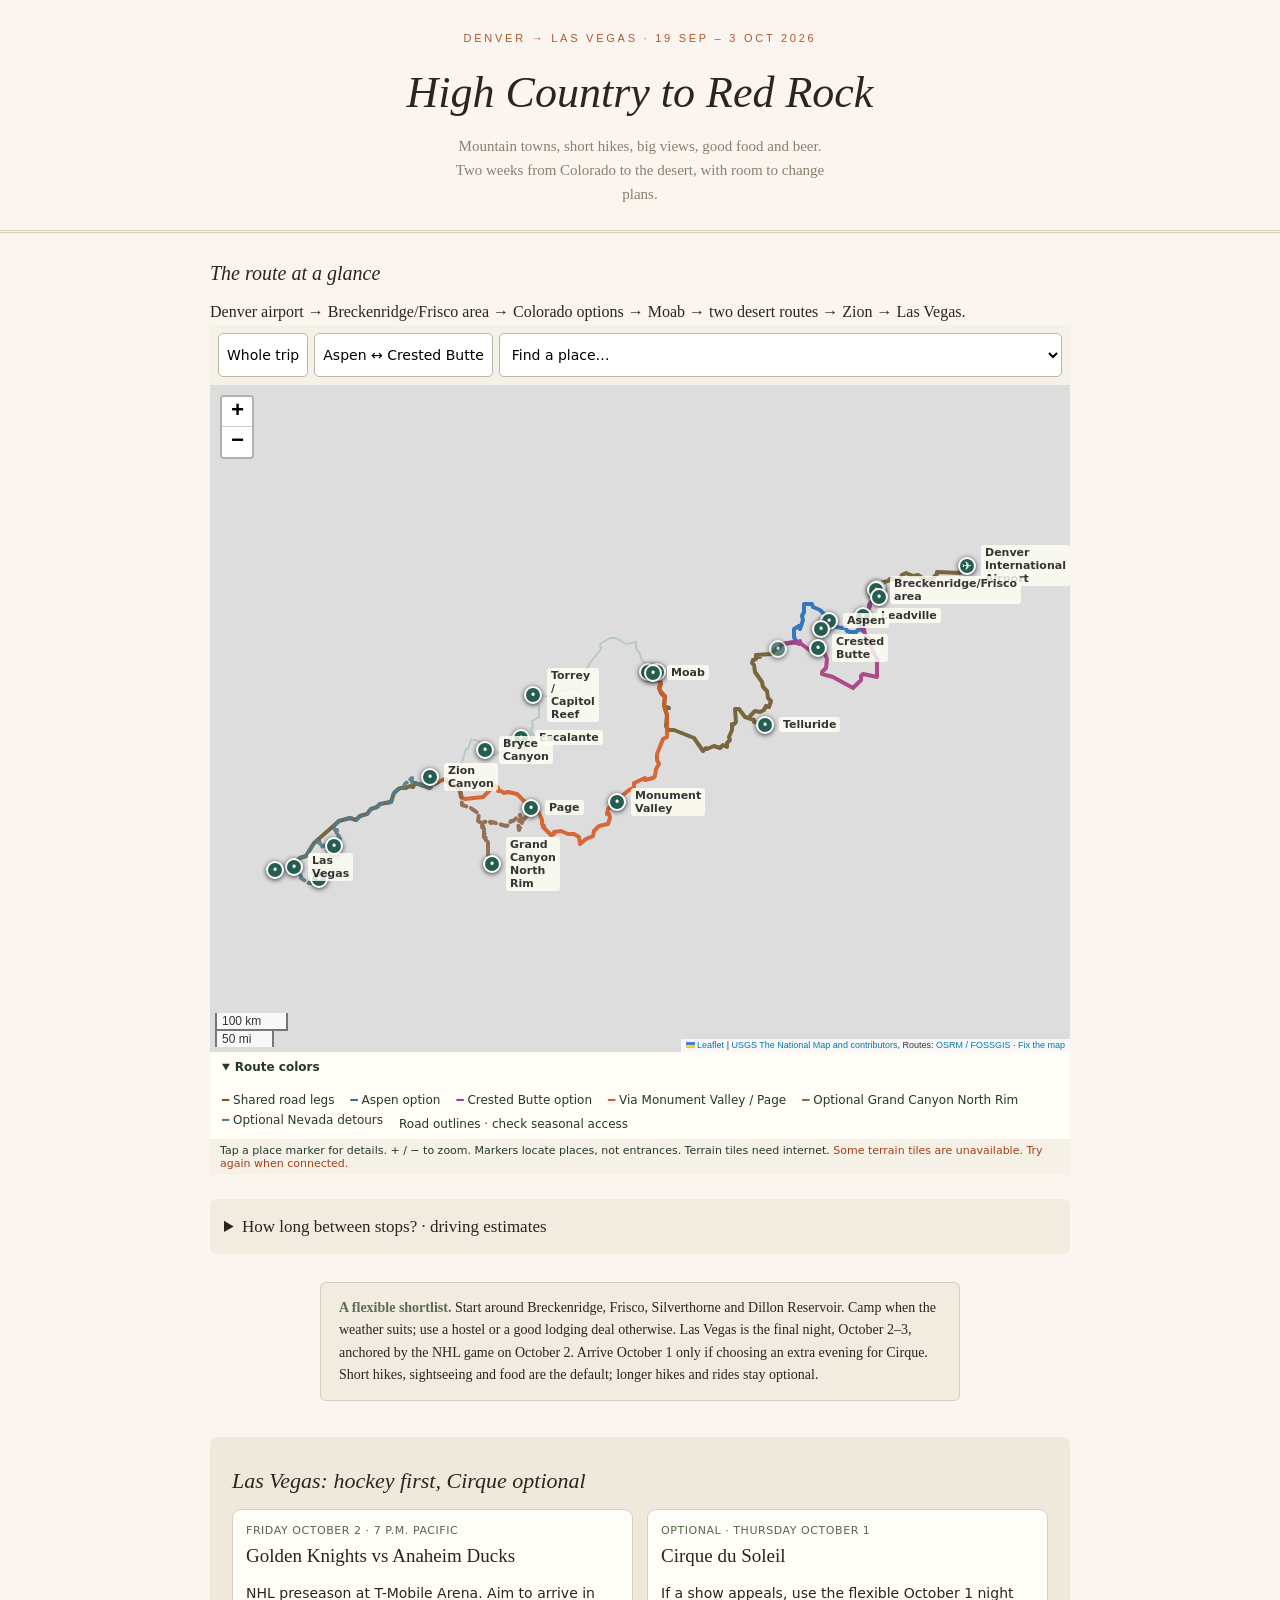
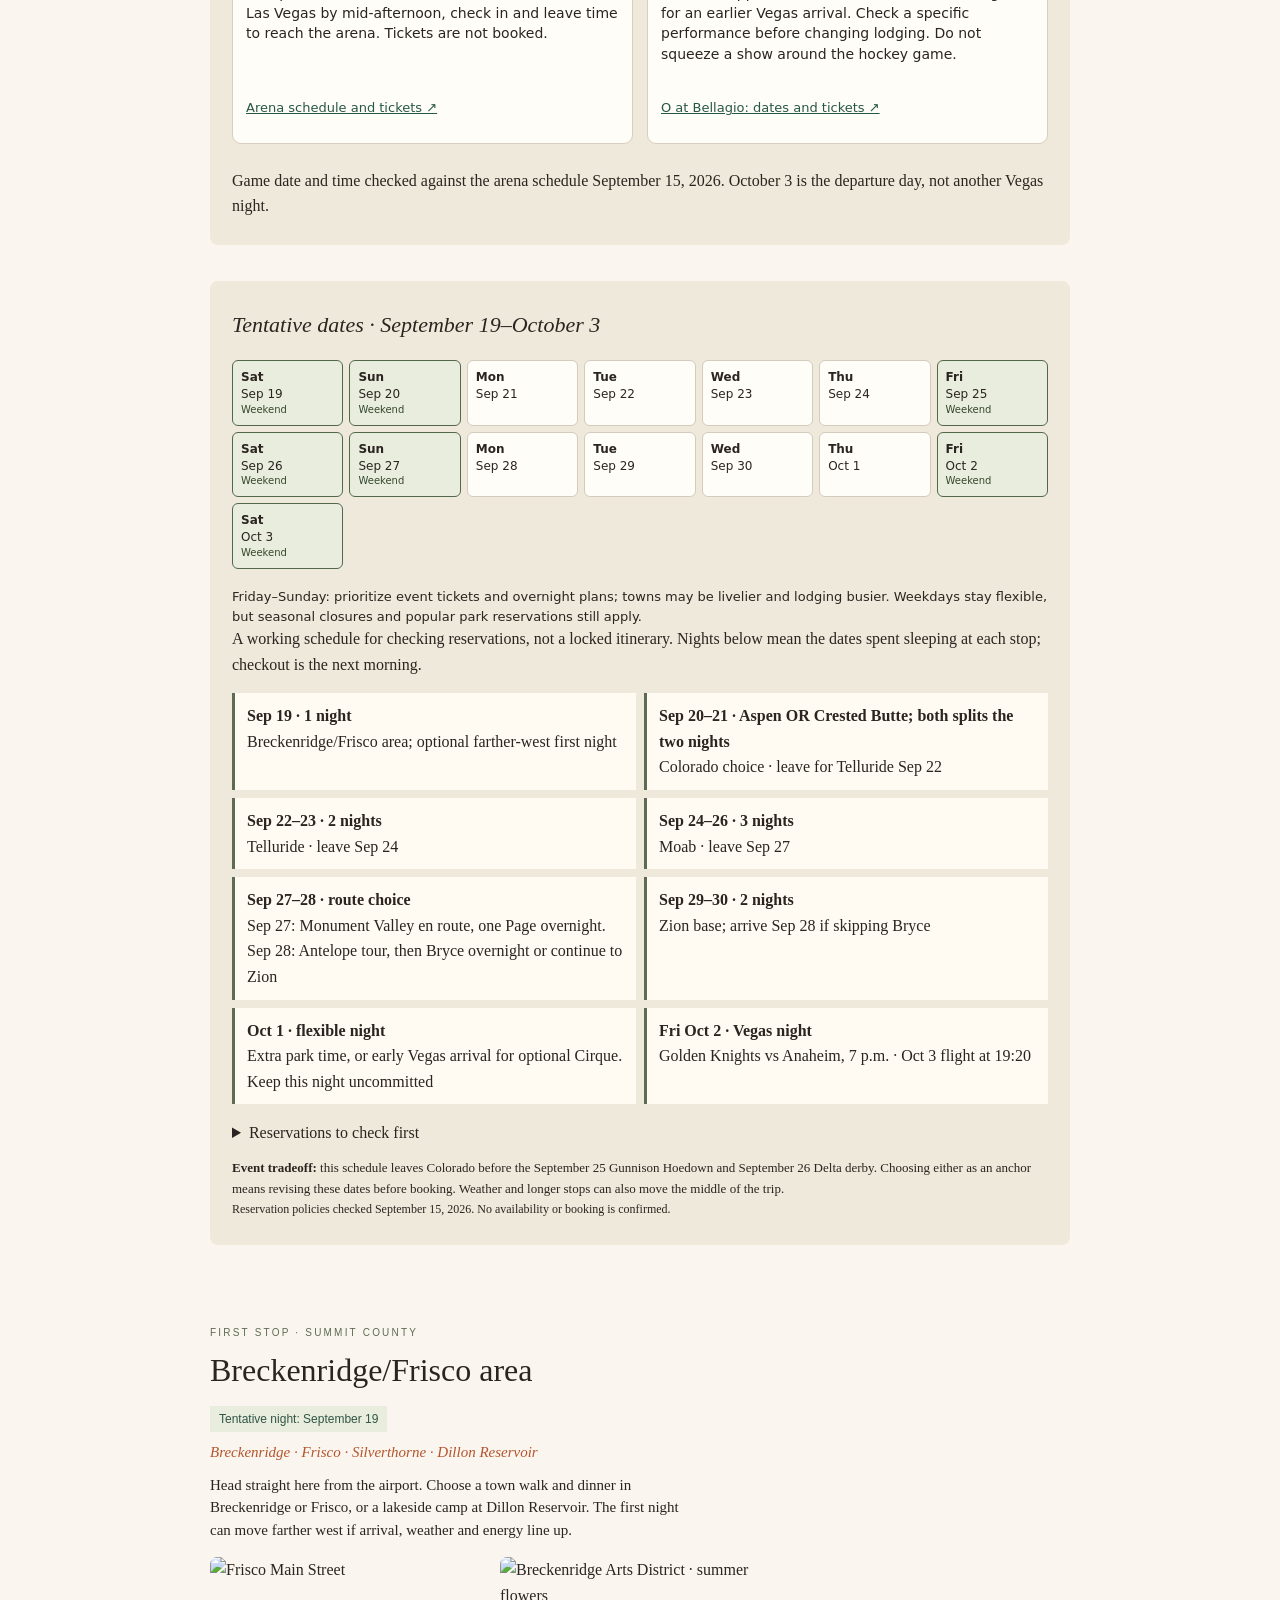
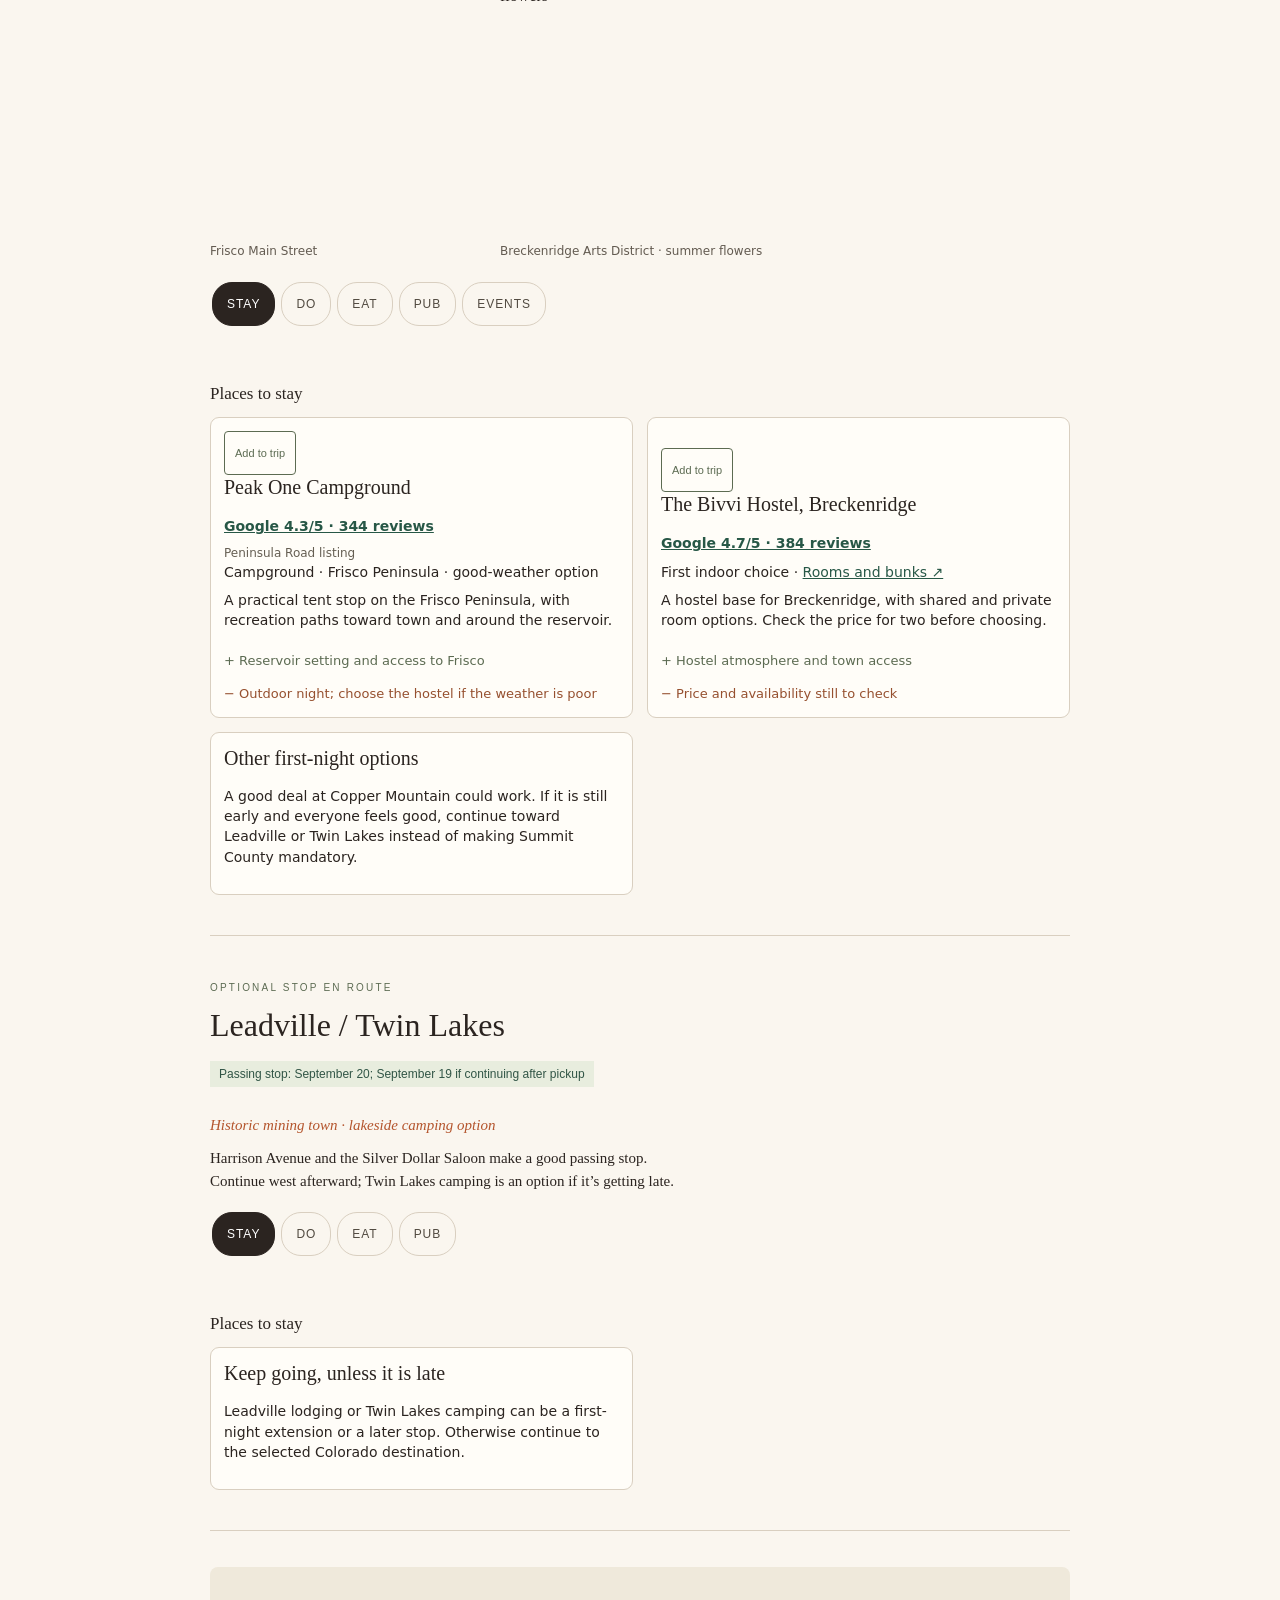
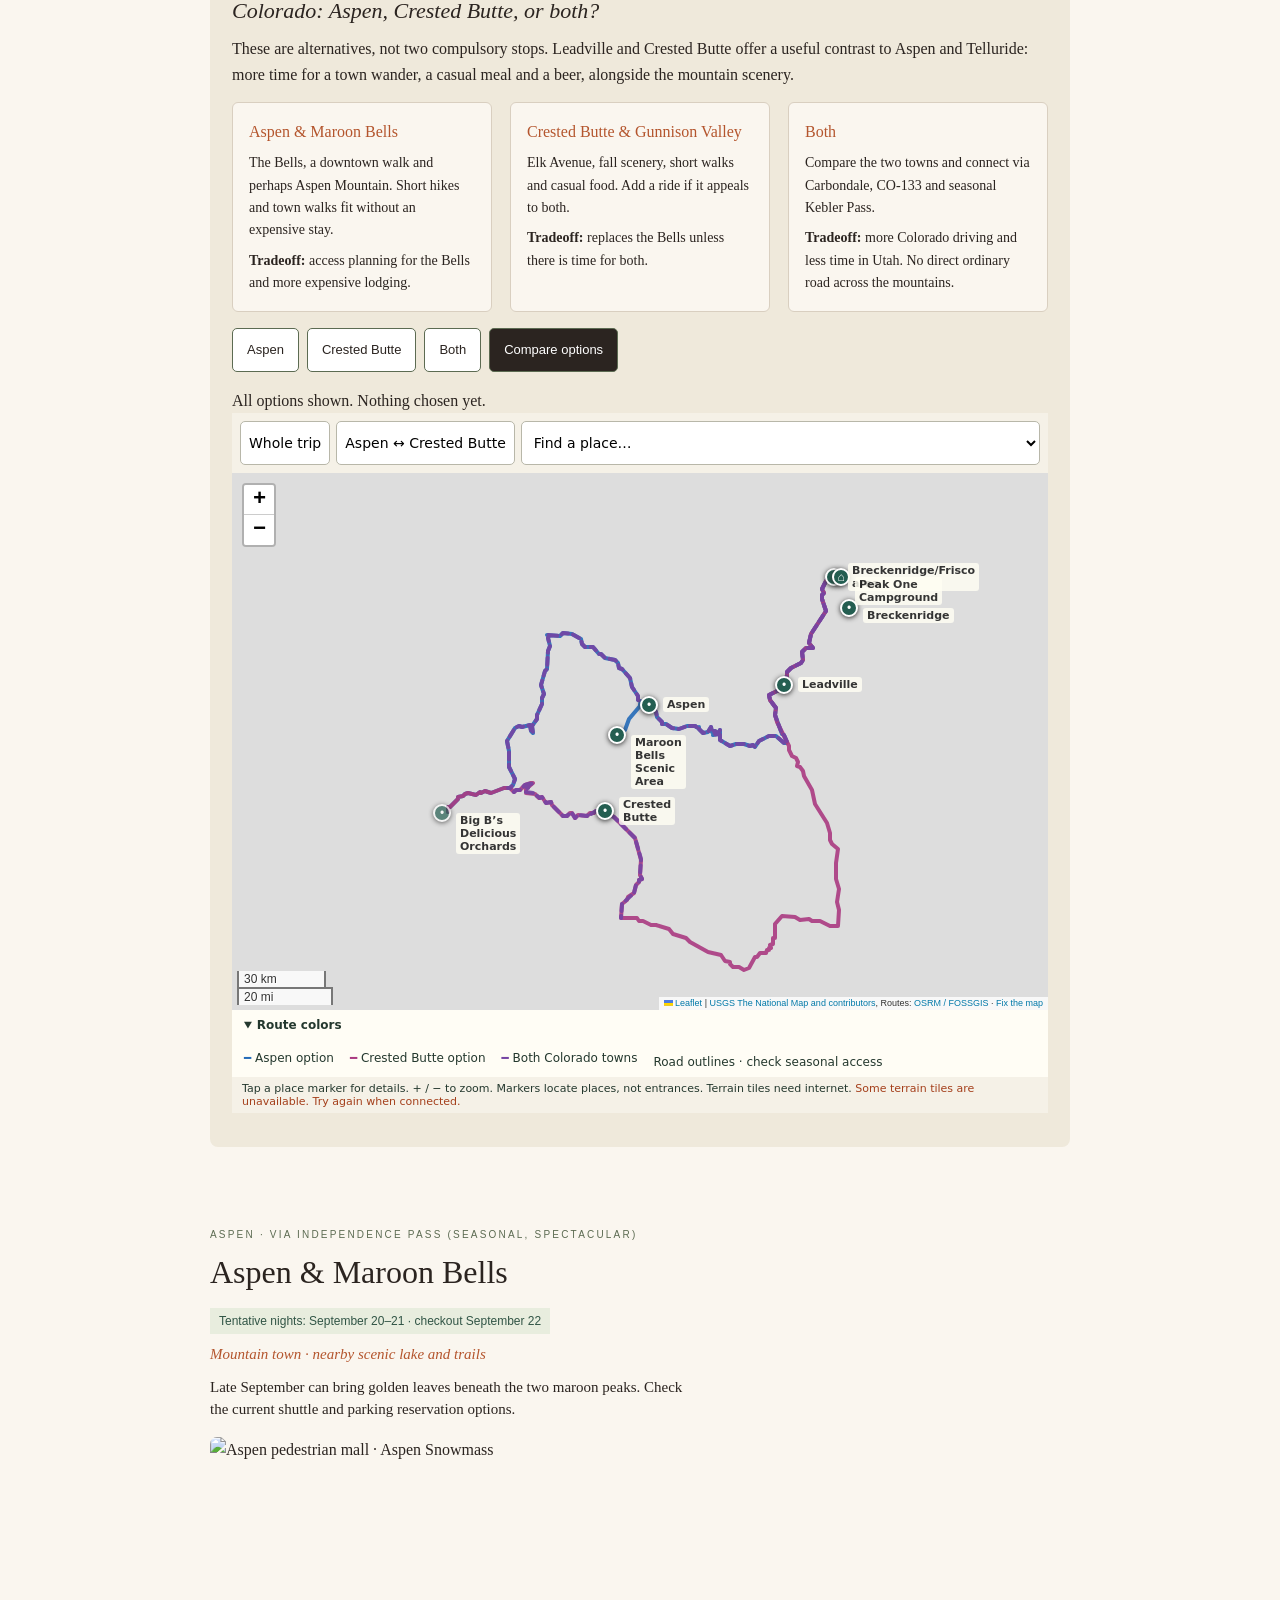
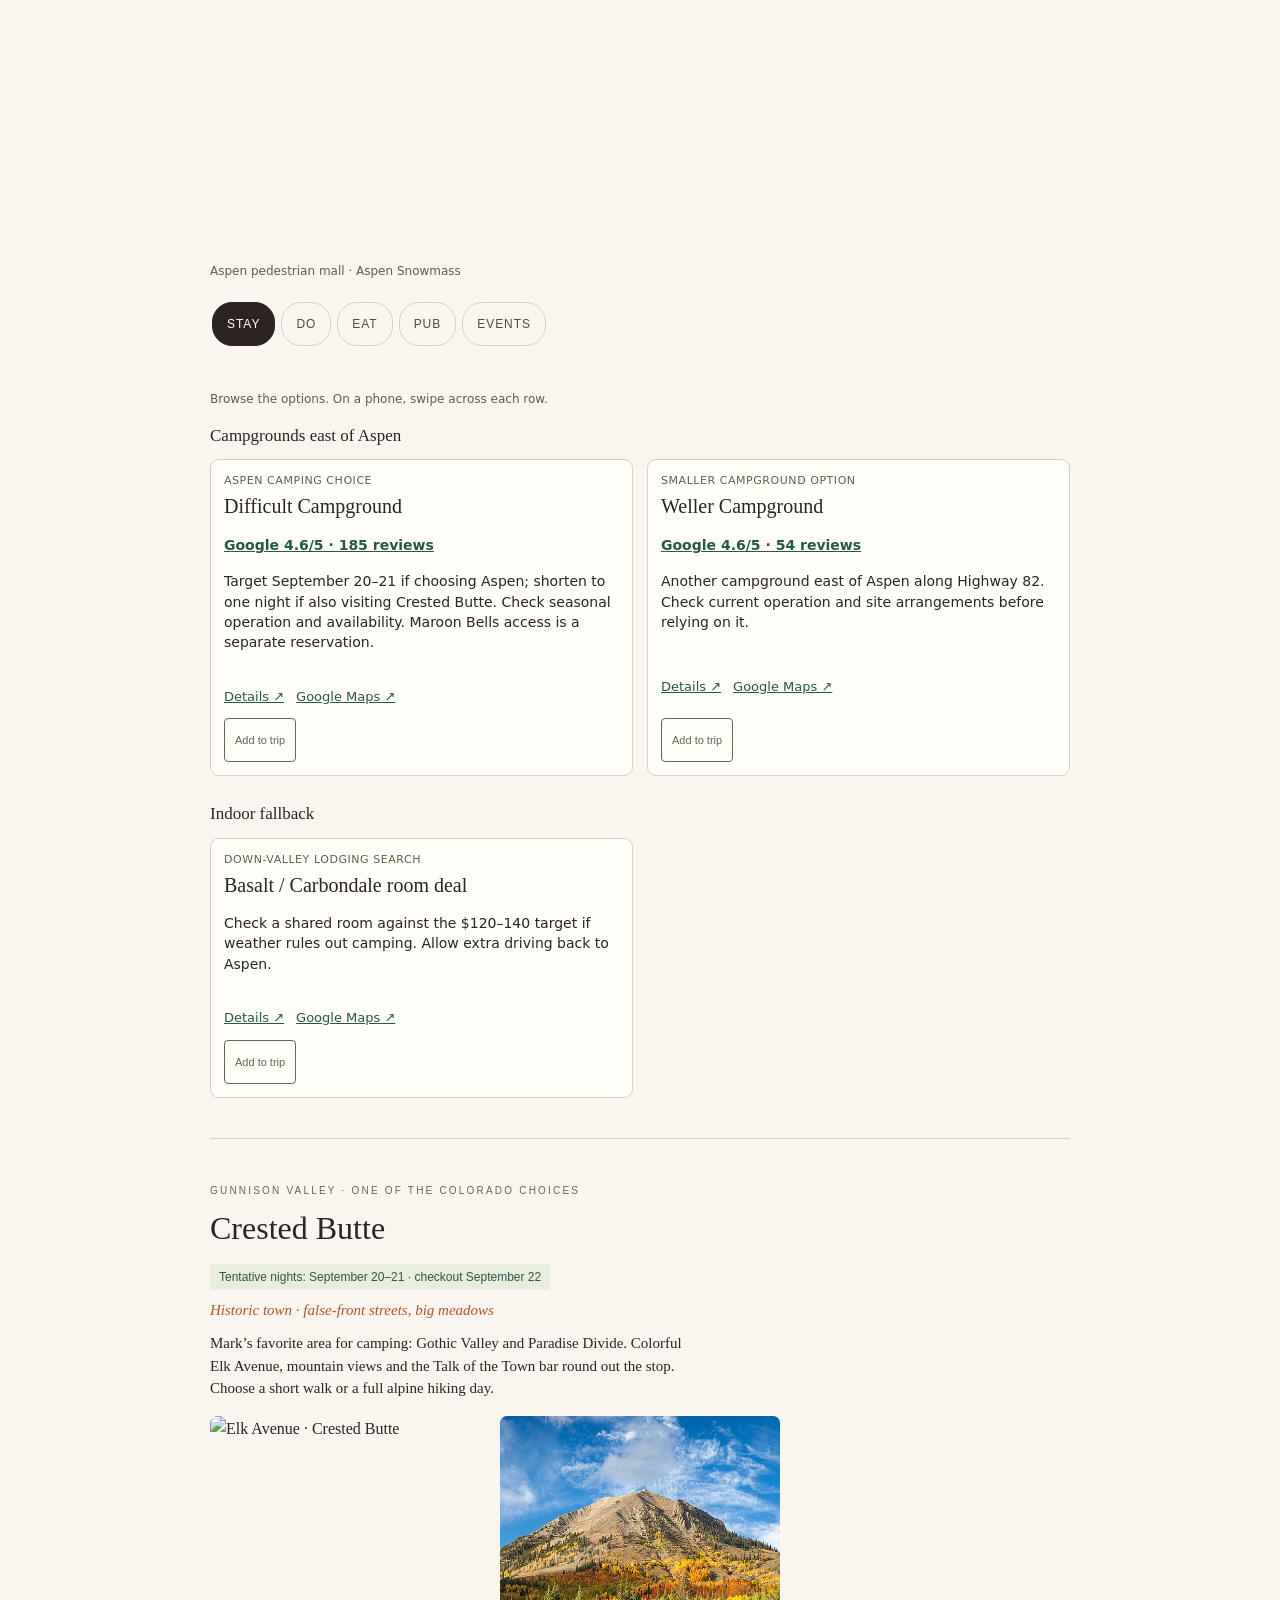
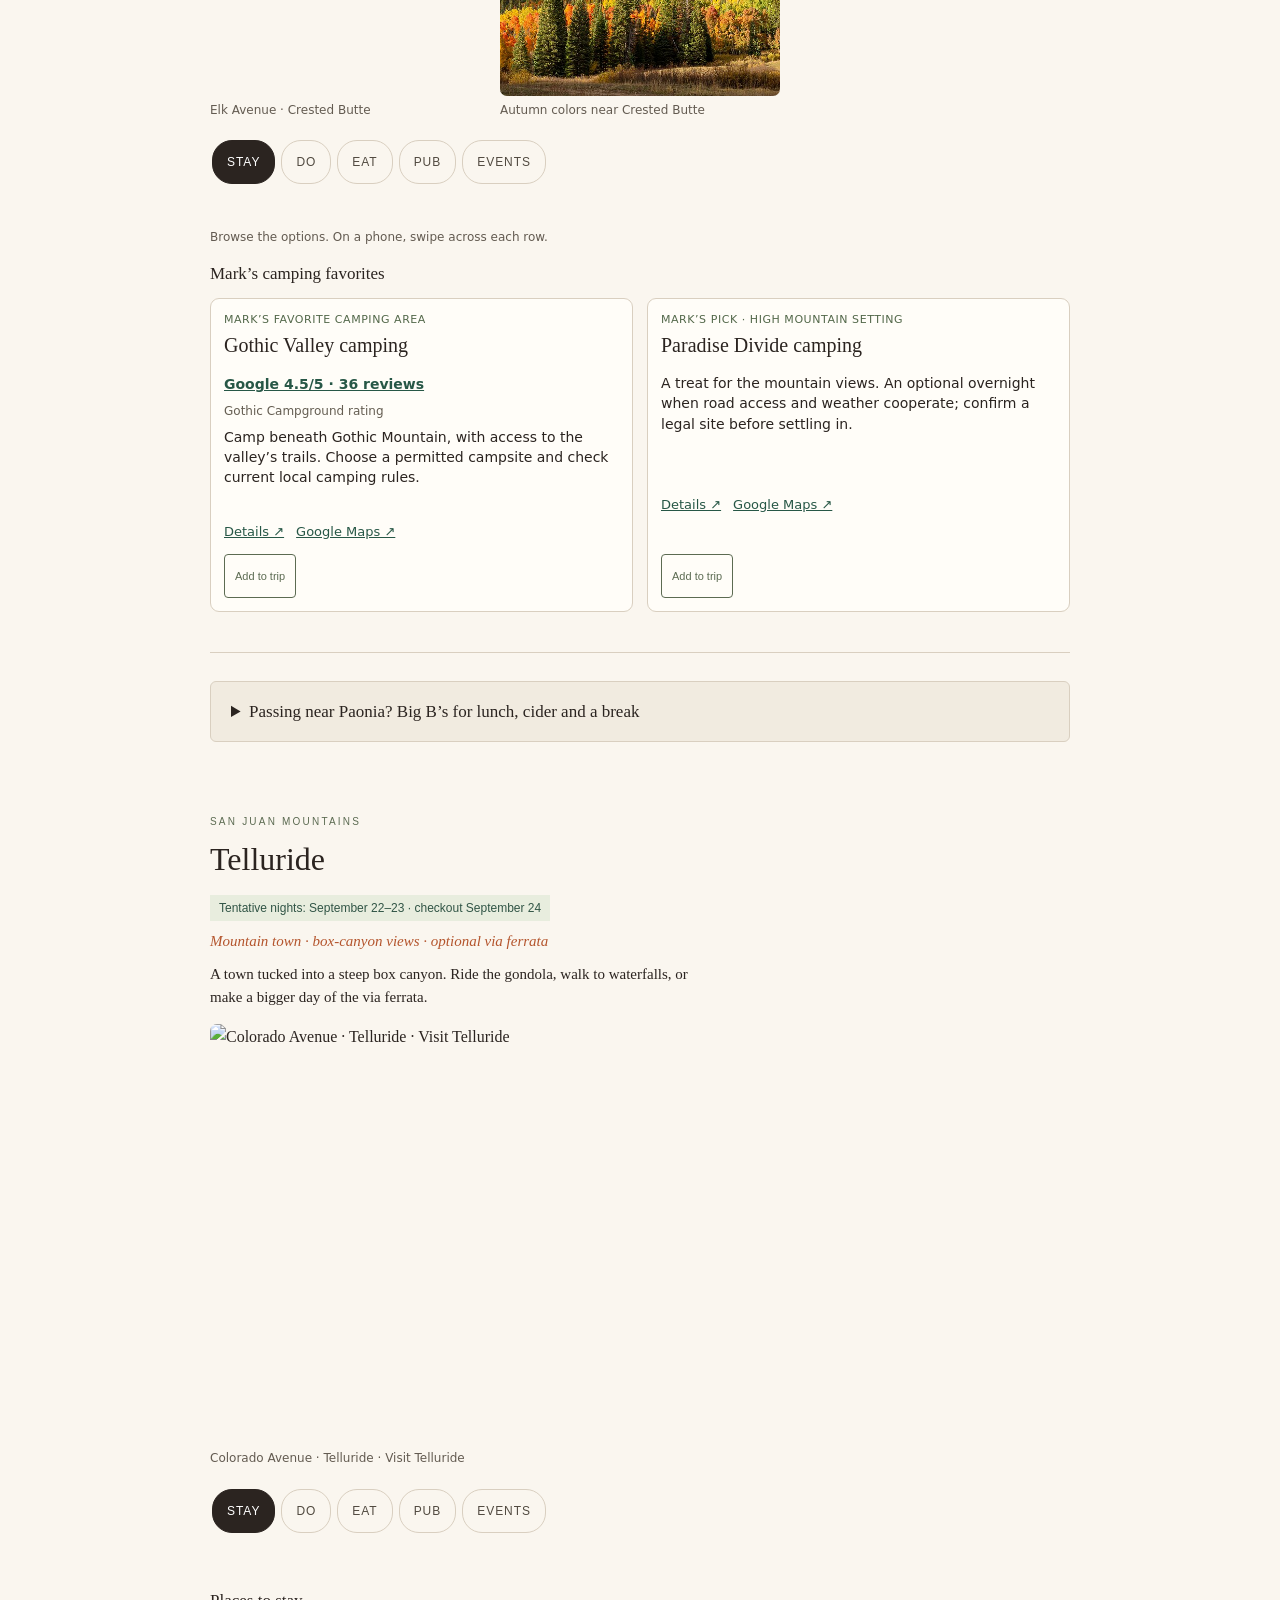
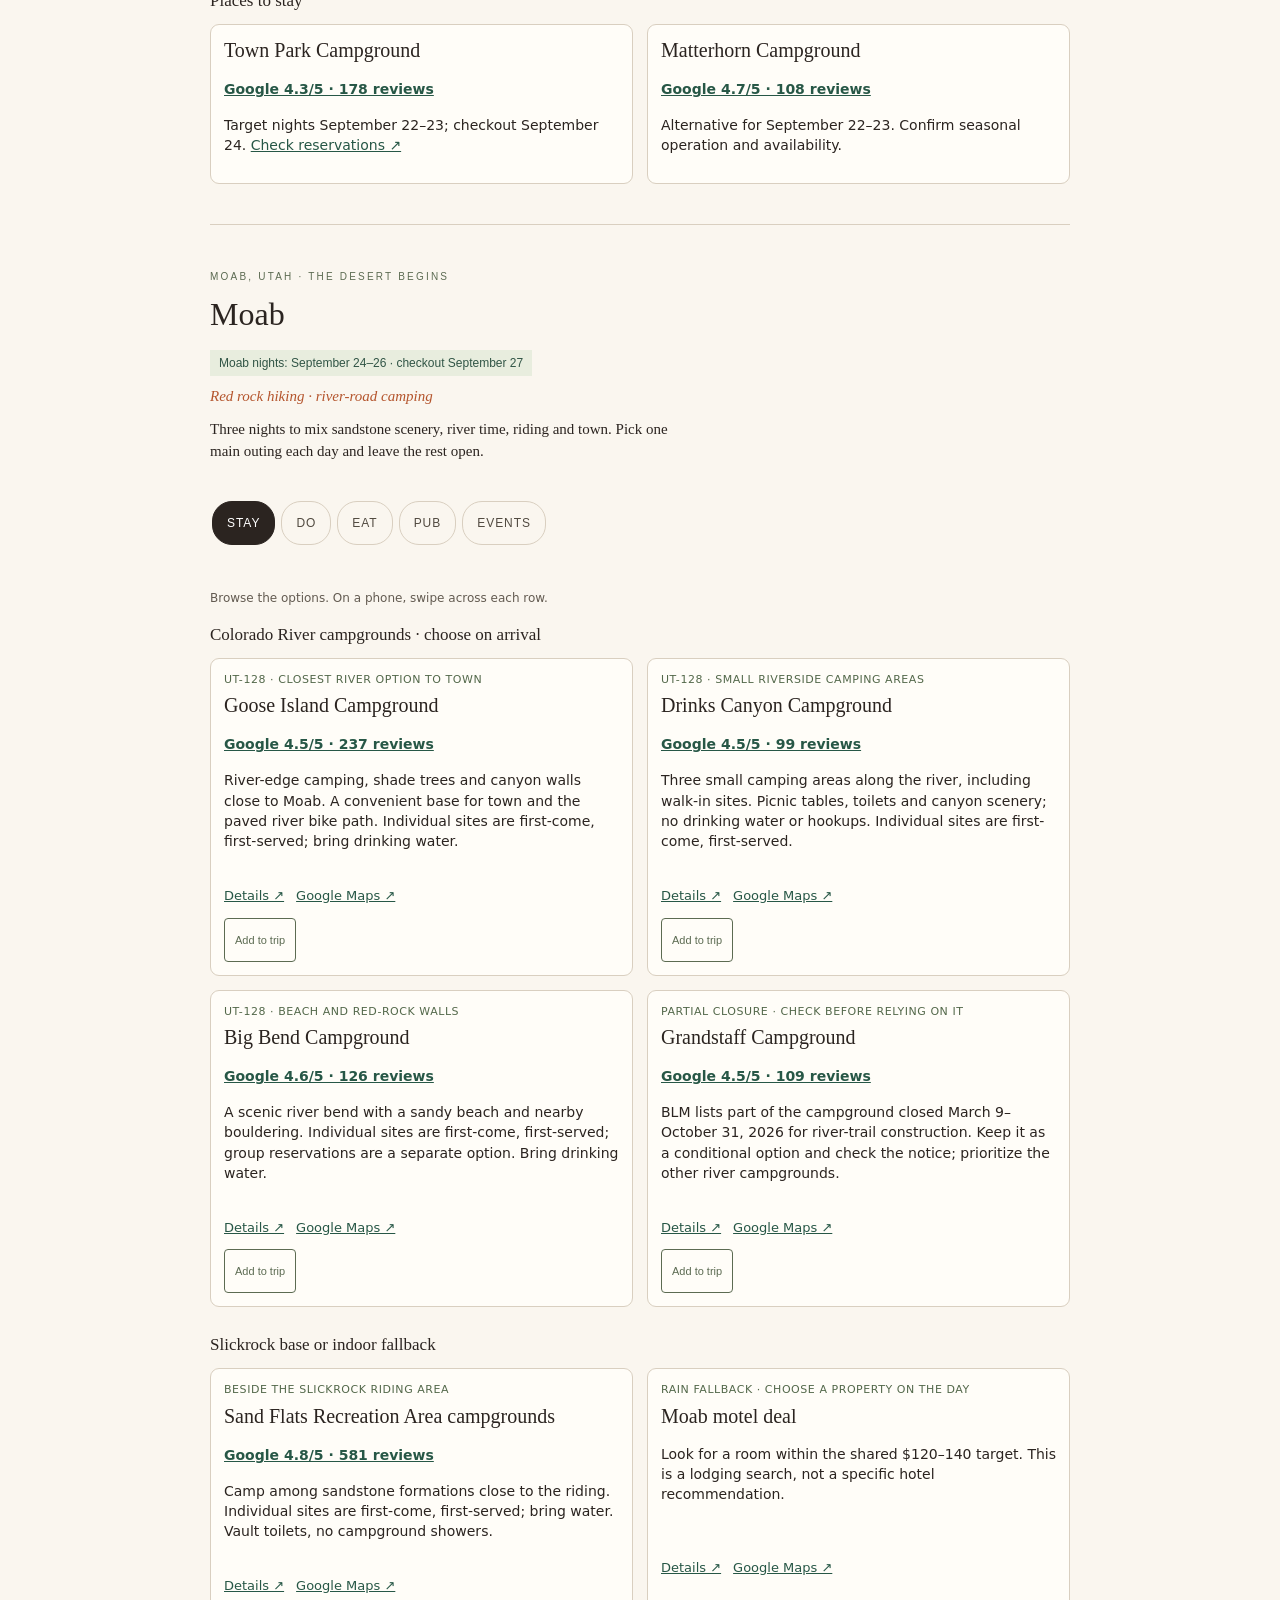
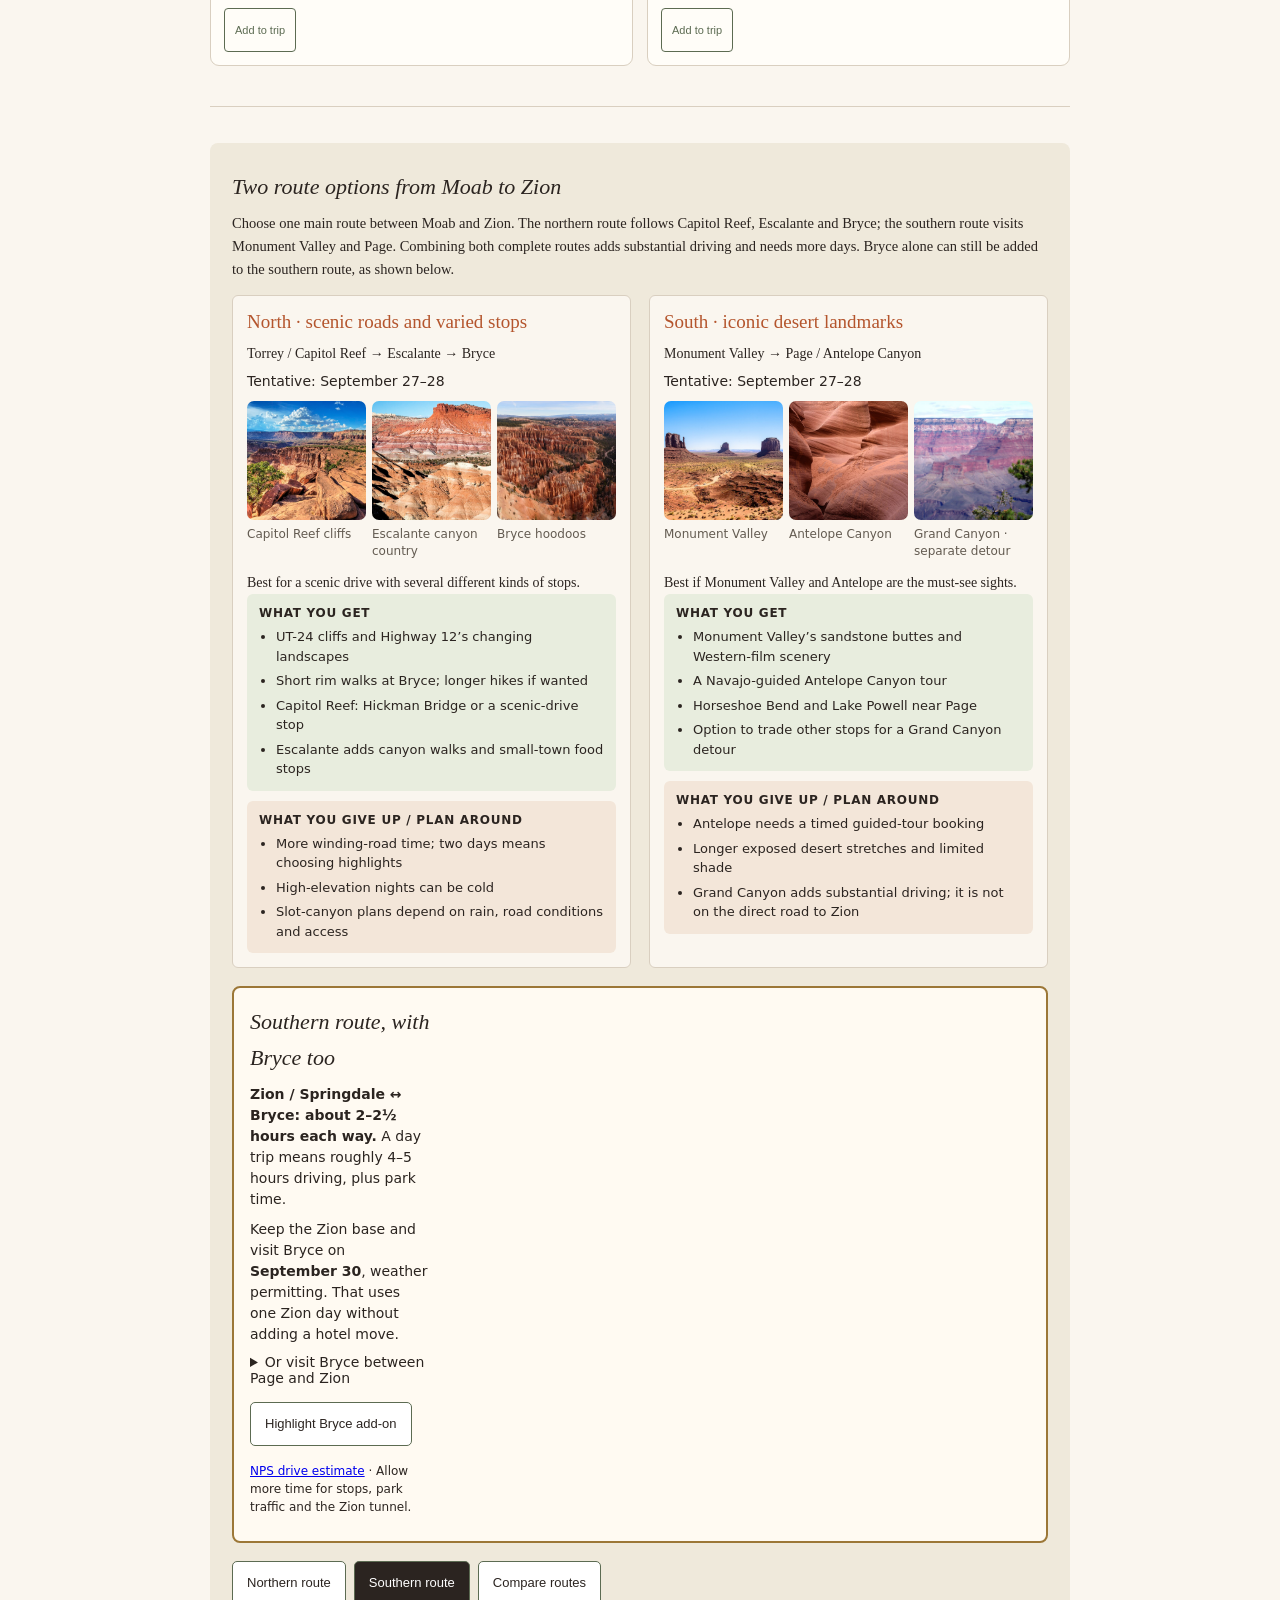
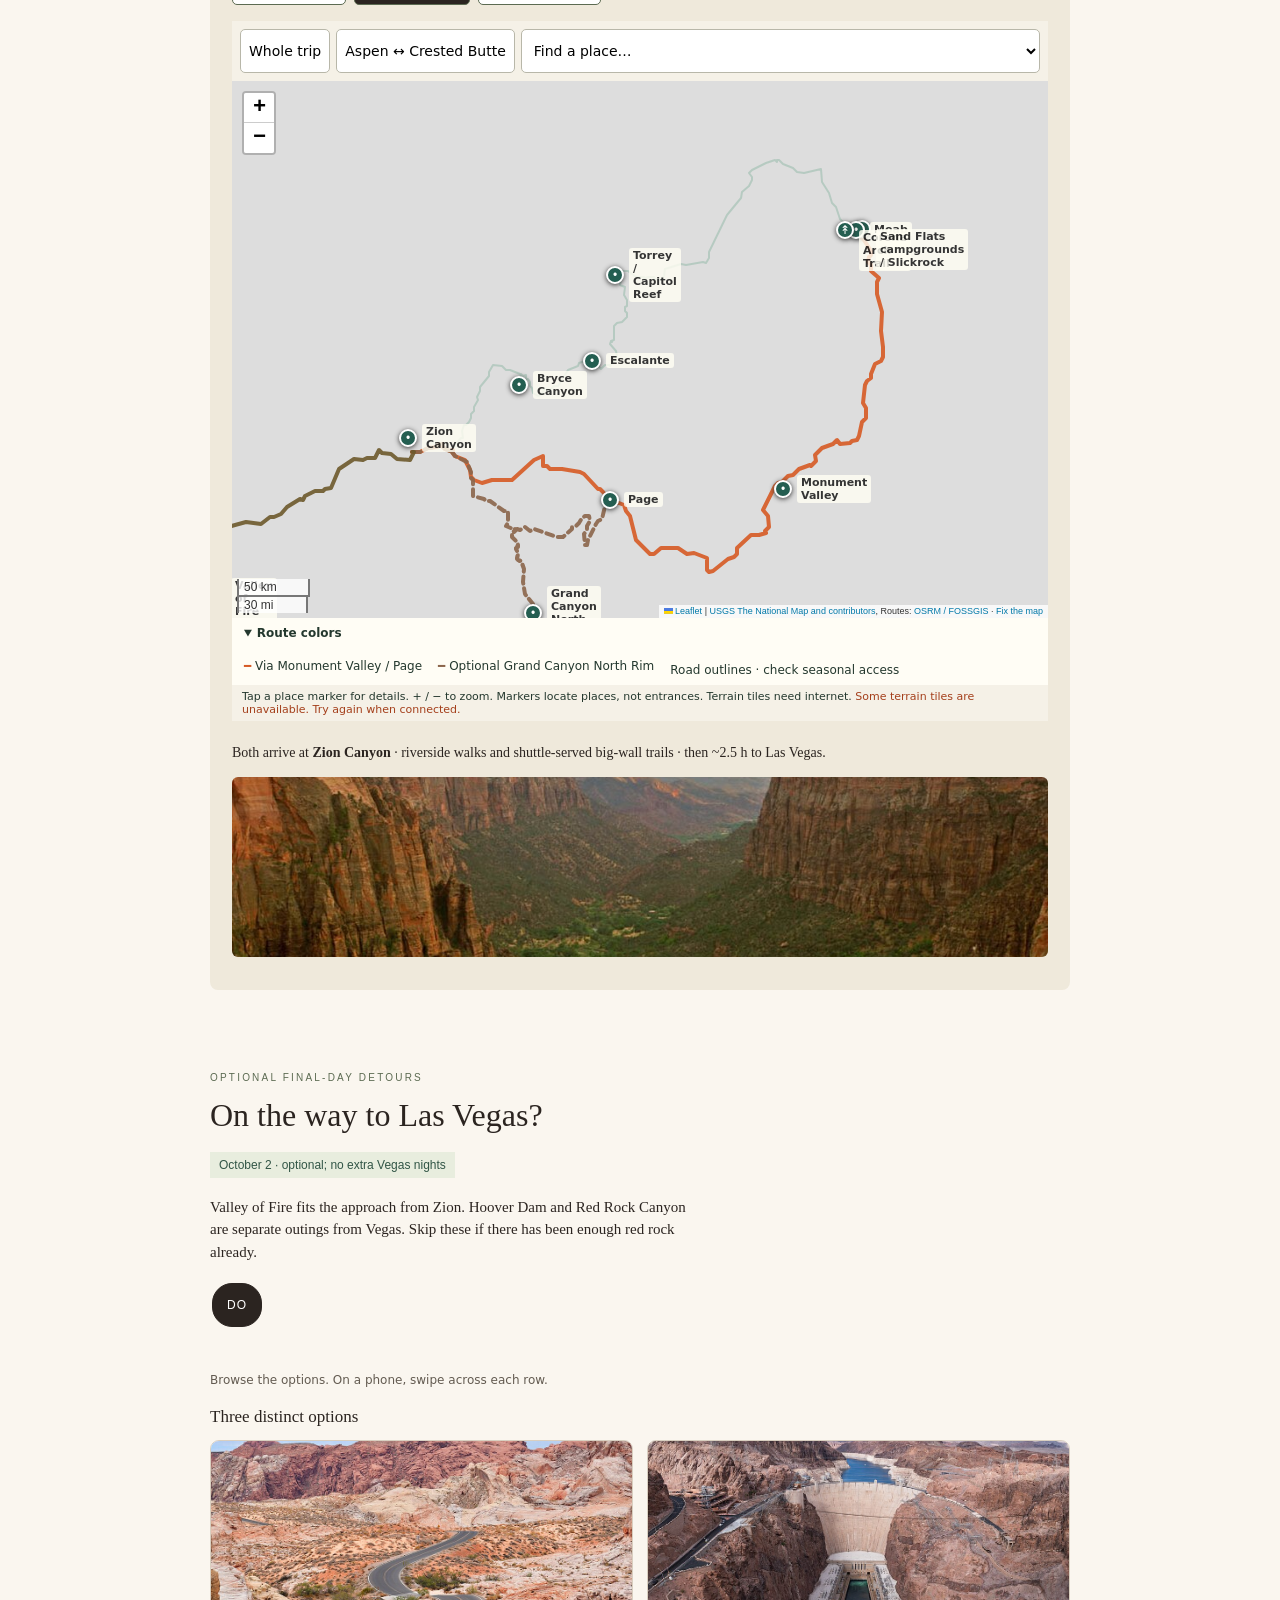
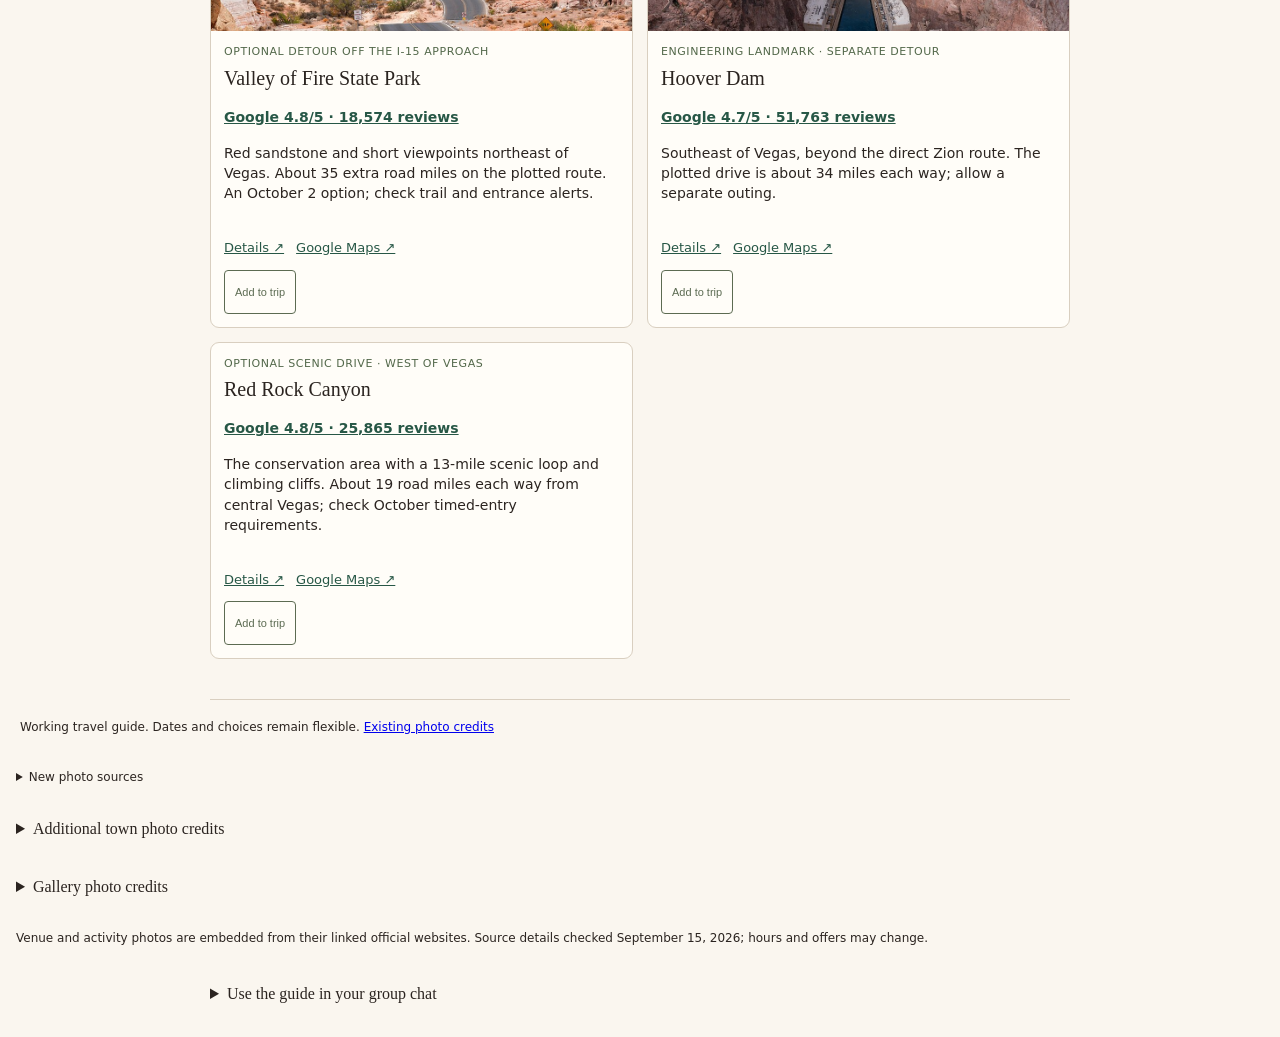
==== commit 4e016f80: "Use specific venue and trail photos with verified Google ratings" ====
--- a/guide/index.html
+++ b/guide/index.html
@@ -270,5 +270,5 @@
 </script><script>document.querySelectorAll('.optional-stop .tabs button').forEach(b=>{if(b.textContent==='Eat')b.click()});</script><details style="padding:16px"><summary>Additional town photo credits</summary><p><a href="https://commons.wikimedia.org/wiki/File:Downtown_Leadville.JPG">Downtown Leadville.JPG</a> · <a href="//commons.wikimedia.org/w/index.php?title=User:Marjiranes&amp;action=edit&amp;redlink=1" class="new" title="User:Marjiranes (page does not exist)">MarjiRanes</a> · <a href="https://creativecommons.org/licenses/by-sa/4.0">CC BY-SA 4.0</a>. Display crop.</p><p><a href="https://commons.wikimedia.org/wiki/File:Breckenridge_Main_Street.jpg">Breckenridge Main Street.jpg</a> · <a href="//commons.wikimedia.org/w/index.php?title=User:Av9&amp;action=edit&amp;redlink=1" class="new" title="User:Av9 (page does not exist)">Av9</a> · <a href="https://creativecommons.org/licenses/by-sa/3.0">CC BY-SA 3.0</a>. Display crop.</p><p><a href="https://commons.wikimedia.org/wiki/File:Moab,_Utah_downtown.jpg">Moab, Utah downtown.jpg</a> · <a href="//commons.wikimedia.org/wiki/User:Quintin_Soloviev" title="User:Quintin Soloviev">Quintin Soloviev</a> · <a href="https://creativecommons.org/licenses/by/4.0">CC BY 4.0</a>. Display crop.</p></details><script>
 function renderDates(){const c=typeof co==='string'?co:'compare',d=typeof desert==='string'?desert:'compare';const colorado=c==='both'?'Sep 20 Aspen; Sep 21 Crested Butte':c==='aspen'?'Sep 20–21 · Aspen':c==='cb'?'Sep 20–21 · Crested Butte':'Sep 20–21 · Aspen OR Crested Butte; both splits the two nights';const rows=[['Sep 19 · 1 night','Breckenridge/Frisco area; optional farther-west first night'],[colorado,'Colorado choice · leave for Telluride Sep 22'],['Sep 22–23 · 2 nights','Telluride · leave Sep 24'],['Sep 24–26 · 3 nights','Moab · leave Sep 27'],['Sep 27–28 · route choice',d==='south'?'Sep 27: Monument Valley en route, one Page overnight. Sep 28: Antelope tour, then Bryce overnight or continue to Zion':d==='north'?'Capitol Reef / Escalante / Bryce; choose overnight bases':'Northern OR southern desert route'],['Sep 29–30 · 2 nights','Zion base; arrive Sep 28 if skipping Bryce'],['Oct 1 · flexible night','Extra park time, or early Vegas arrival for optional Cirque. Keep this night uncommitted'],['Fri Oct 2 · Vegas night','Golden Knights vs Anaheim, 7 p.m. · Oct 3 flight at 19:20']];document.getElementById('date-list').innerHTML=rows.map(r=>'<div class="date-row"><b>'+r[0]+'</b>'+r[1]+'</div>').join('');document.getElementById('aspen-booking').textContent=c==='cb'?'Not needed for the Crested Butte-only choice.':c==='both'?'Both-town choice: check in September 20, check out September 21. One night.':'Aspen-only choice: check in September 20, check out September 22. Two nights. If choosing both towns instead, shorten to one night.';document.getElementById('antelope-booking').textContent=d==='north'?'Not included on the northern route.':'Tentative September 28, ideally after sleeping in the Page area September 27. One Page overnight is the default. Continue after the tour; a second night is optional, not required.';const dates={'Breckenridge/Frisco area':'Tentative night: September 19','Leadville / Twin Lakes':'Passing stop: September 20; September 19 if continuing after pickup','Aspen':c==='both'?'Tentative night: September 20 · checkout September 21':'Tentative nights: September 20–21 · checkout September 22','Crested Butte':c==='both'?'Tentative night: September 21 · checkout September 22':'Tentative nights: September 20–21 · checkout September 22','Telluride':'Tentative nights: September 22–23 · checkout September 24','Corona Arch':'Moab nights: September 24–26 · checkout September 27'};document.querySelectorAll('section.loc[data-loc]').forEach(el=>{let t=dates[el.dataset.loc];if(!t)return;let tag=el.querySelector('.visit-date');if(!tag){tag=document.createElement('p');tag.className='visit-date';el.querySelector('h2').after(tag);}tag.textContent=t;});}
 document.querySelectorAll('[data-colorado],[data-desert]').forEach(b=>b.addEventListener('click',renderDates));renderDates();
-</script><details id="photo-credits" style="padding:16px"><summary>Gallery photo credits</summary><p><a href="https://commons.wikimedia.org/wiki/File:Elk_Avenue,_the_main_street_of_Crested_Butte,_a_town_heavily_populated_during_ski_season_located_high_in_the_Rocky_Mountains_in_Gunnison_County,_Colorado_LCCN2015633515.tif">Elk Avenue in Crested Butte</a> · Carol M. Highsmith · Public domain. Display crop.</p><p><a href="https://commons.wikimedia.org/wiki/File:Gothic_mountain.jpg">Gothic Mountain</a> · Steven Damron from San Francisco · <a href="https://creativecommons.org/licenses/by/2.0">CC BY 2.0</a>. Display crop.</p><p><a href="https://commons.wikimedia.org/wiki/File:Silver_dollar_saloon_2023.jpg">Silver Dollar Saloon, Leadville</a> · Laurenschneider210 · <a href="https://creativecommons.org/licenses/by-sa/4.0">CC BY-SA 4.0</a>. Display crop.</p><p><a href="https://commons.wikimedia.org/wiki/File:Telluride_Midday_Gondola_View_2025.jpg">Telluride from the gondola</a> · NatalieZavaleta · <a href="https://creativecommons.org/licenses/by-sa/4.0">CC BY-SA 4.0</a>. Display crop.</p><p><a href="https://commons.wikimedia.org/wiki/File:Bridal_Veil_Falls_Telluride_CO3.jpg">Bridal Veil Falls and powerhouse</a> · Terry Foote (talk) · <a href="https://creativecommons.org/licenses/by-sa/3.0">CC BY-SA 3.0</a>. Display crop.</p><p><a href="https://commons.wikimedia.org/wiki/File:A283,_Slickrock_Bike_Trail,_Moab,_Utah,_USA,_2008.JPG">Slickrock Bike Trail, Moab</a> · Brian W. Schaller · <a href="http://artlibre.org/licence/lal/en">FAL</a>. Display crop.</p><p><a href="https://commons.wikimedia.org/wiki/File:Dead_Horse_Point,_Colorado_River.jpg">Dead Horse Point</a> · Clément Bardot · <a href="https://creativecommons.org/licenses/by-sa/3.0">CC BY-SA 3.0</a>. Display crop.</p><p><a href="https://commons.wikimedia.org/wiki/File:Lower_Antelope_Canyon_November_2018_008.jpg">Lower Antelope Canyon</a> · King of Hearts · <a href="https://creativecommons.org/licenses/by-sa/4.0">CC BY-SA 4.0</a>. Display crop.</p><p><a href="https://commons.wikimedia.org/wiki/File:Road_in_Valley_of_Fire.jpg">Valley of Fire</a> · Gzzz · <a href="https://creativecommons.org/licenses/by/4.0">CC BY 4.0</a>. Display crop.</p><p><a href="https://commons.wikimedia.org/wiki/File:Crested_Butte,_Colorado_2025.jpg">Autumn colors near Crested Butte</a> · RON RAFFETY · <a href="https://creativecommons.org/licenses/by-sa/4.0">CC BY-SA 4.0</a>. Display crop.</p><p><a href="https://commons.wikimedia.org/wiki/File:Hoover_Dam_and_Black_Canyon_seen_from_the_Mike_O%27Callaghan%E2%80%93Pat_Tillman_Memorial_Bridge,_panorama,_Arizona%E2%80%93Nevada.jpg">Hoover Dam</a> · Christian David · <a href="https://creativecommons.org/licenses/by-sa/4.0">CC BY-SA 4.0</a>. Display crop.</p></details><p style="padding:16px;font:12px system-ui">Venue and activity photos are embedded from their linked official websites. Source details checked September 15, 2026; hours and offers may change.</p><script src="route-options.js"></script><section class="wrap" style="padding-top:20px;padding-bottom:30px"><details><summary>Use the guide in your group chat</summary><p>Pin the guide link in WhatsApp. Try @Meta AI with a question; if it cannot read the page, paste the trip brief below. A ChatGPT group chat can also use the text or uploaded file.</p><p><button id="copy-brief" style="padding:12px;margin:10px 0">Copy trip brief</button> · <a href="../trip-brief.txt" target="_blank">Open trip brief</a> · <a href="../markdown/" target="_blank">Full guide as text</a></p><p id="copy-status" role="status"></p><p style="font:12px system-ui">Chat answers do not edit this website. Keep a short “decisions so far” message in the group and refresh the brief after major changes.</p></details></section><script>document.getElementById('copy-brief').onclick=async()=>{const s=document.getElementById('copy-status');try{const r=await fetch('../trip-brief.txt');if(!r.ok)throw Error();await navigator.clipboard.writeText(await r.text());s.textContent='Copied. Paste it into your group chat with your question.';}catch(e){s.textContent='Open the trip brief link and copy the text from there.';}};</script><script src="mobile-polish.js"></script></body>
+</script><details id="photo-credits" style="padding:16px"><summary>Gallery photo credits</summary><p><a href="https://commons.wikimedia.org/wiki/File:Elk_Avenue,_the_main_street_of_Crested_Butte,_a_town_heavily_populated_during_ski_season_located_high_in_the_Rocky_Mountains_in_Gunnison_County,_Colorado_LCCN2015633515.tif">Elk Avenue in Crested Butte</a> · Carol M. Highsmith · Public domain. Display crop.</p><p><a href="https://commons.wikimedia.org/wiki/File:Gothic_mountain.jpg">Gothic Mountain</a> · Steven Damron from San Francisco · <a href="https://creativecommons.org/licenses/by/2.0">CC BY 2.0</a>. Display crop.</p><p><a href="https://commons.wikimedia.org/wiki/File:Silver_dollar_saloon_2023.jpg">Silver Dollar Saloon, Leadville</a> · Laurenschneider210 · <a href="https://creativecommons.org/licenses/by-sa/4.0">CC BY-SA 4.0</a>. Display crop.</p><p><a href="https://commons.wikimedia.org/wiki/File:Telluride_Midday_Gondola_View_2025.jpg">Telluride from the gondola</a> · NatalieZavaleta · <a href="https://creativecommons.org/licenses/by-sa/4.0">CC BY-SA 4.0</a>. Display crop.</p><p><a href="https://commons.wikimedia.org/wiki/File:Bridal_Veil_Falls_Telluride_CO3.jpg">Bridal Veil Falls and powerhouse</a> · Terry Foote (talk) · <a href="https://creativecommons.org/licenses/by-sa/3.0">CC BY-SA 3.0</a>. Display crop.</p><p><a href="https://commons.wikimedia.org/wiki/File:A283,_Slickrock_Bike_Trail,_Moab,_Utah,_USA,_2008.JPG">Slickrock Bike Trail, Moab</a> · Brian W. Schaller · <a href="http://artlibre.org/licence/lal/en">FAL</a>. Display crop.</p><p><a href="https://commons.wikimedia.org/wiki/File:Dead_Horse_Point,_Colorado_River.jpg">Dead Horse Point</a> · Clément Bardot · <a href="https://creativecommons.org/licenses/by-sa/3.0">CC BY-SA 3.0</a>. Display crop.</p><p><a href="https://commons.wikimedia.org/wiki/File:Lower_Antelope_Canyon_November_2018_008.jpg">Lower Antelope Canyon</a> · King of Hearts · <a href="https://creativecommons.org/licenses/by-sa/4.0">CC BY-SA 4.0</a>. Display crop.</p><p><a href="https://commons.wikimedia.org/wiki/File:Road_in_Valley_of_Fire.jpg">Valley of Fire</a> · Gzzz · <a href="https://creativecommons.org/licenses/by/4.0">CC BY 4.0</a>. Display crop.</p><p><a href="https://commons.wikimedia.org/wiki/File:Crested_Butte,_Colorado_2025.jpg">Autumn colors near Crested Butte</a> · RON RAFFETY · <a href="https://creativecommons.org/licenses/by-sa/4.0">CC BY-SA 4.0</a>. Display crop.</p><p><a href="https://commons.wikimedia.org/wiki/File:Hoover_Dam_and_Black_Canyon_seen_from_the_Mike_O%27Callaghan%E2%80%93Pat_Tillman_Memorial_Bridge,_panorama,_Arizona%E2%80%93Nevada.jpg">Hoover Dam</a> · Christian David · <a href="https://creativecommons.org/licenses/by-sa/4.0">CC BY-SA 4.0</a>. Display crop.</p></details><p style="padding:16px;font:12px system-ui">Venue and activity photos are embedded from their linked official websites. Source details checked September 15, 2026; hours and offers may change.</p><script src="route-options.js"></script><section class="wrap" style="padding-top:20px;padding-bottom:30px"><details><summary>Use the guide in your group chat</summary><p>Pin the guide link in WhatsApp. Try @Meta AI with a question; if it cannot read the page, paste the trip brief below. A ChatGPT group chat can also use the text or uploaded file.</p><p><button id="copy-brief" style="padding:12px;margin:10px 0">Copy trip brief</button> · <a href="../trip-brief.txt" target="_blank">Open trip brief</a> · <a href="../markdown/" target="_blank">Full guide as text</a></p><p id="copy-status" role="status"></p><p style="font:12px system-ui">Chat answers do not edit this website. Keep a short “decisions so far” message in the group and refresh the brief after major changes.</p></details></section><script>document.getElementById('copy-brief').onclick=async()=>{const s=document.getElementById('copy-status');try{const r=await fetch('../trip-brief.txt');if(!r.ok)throw Error();await navigator.clipboard.writeText(await r.text());s.textContent='Copied. Paste it into your group chat with your question.';}catch(e){s.textContent='Open the trip brief link and copy the text from there.';}};</script><script src="mobile-polish.js"></script><script src="photo-ratings.js"></script><style>.google-rating{display:block;font:600 14px/1.5 system-ui;color:#28594e;margin:8px 0}.rating-scope{display:block;font:12px/1.4 system-ui;color:#655e52}.discovery-card figcaption a{color:inherit}</style></body>
 </html>
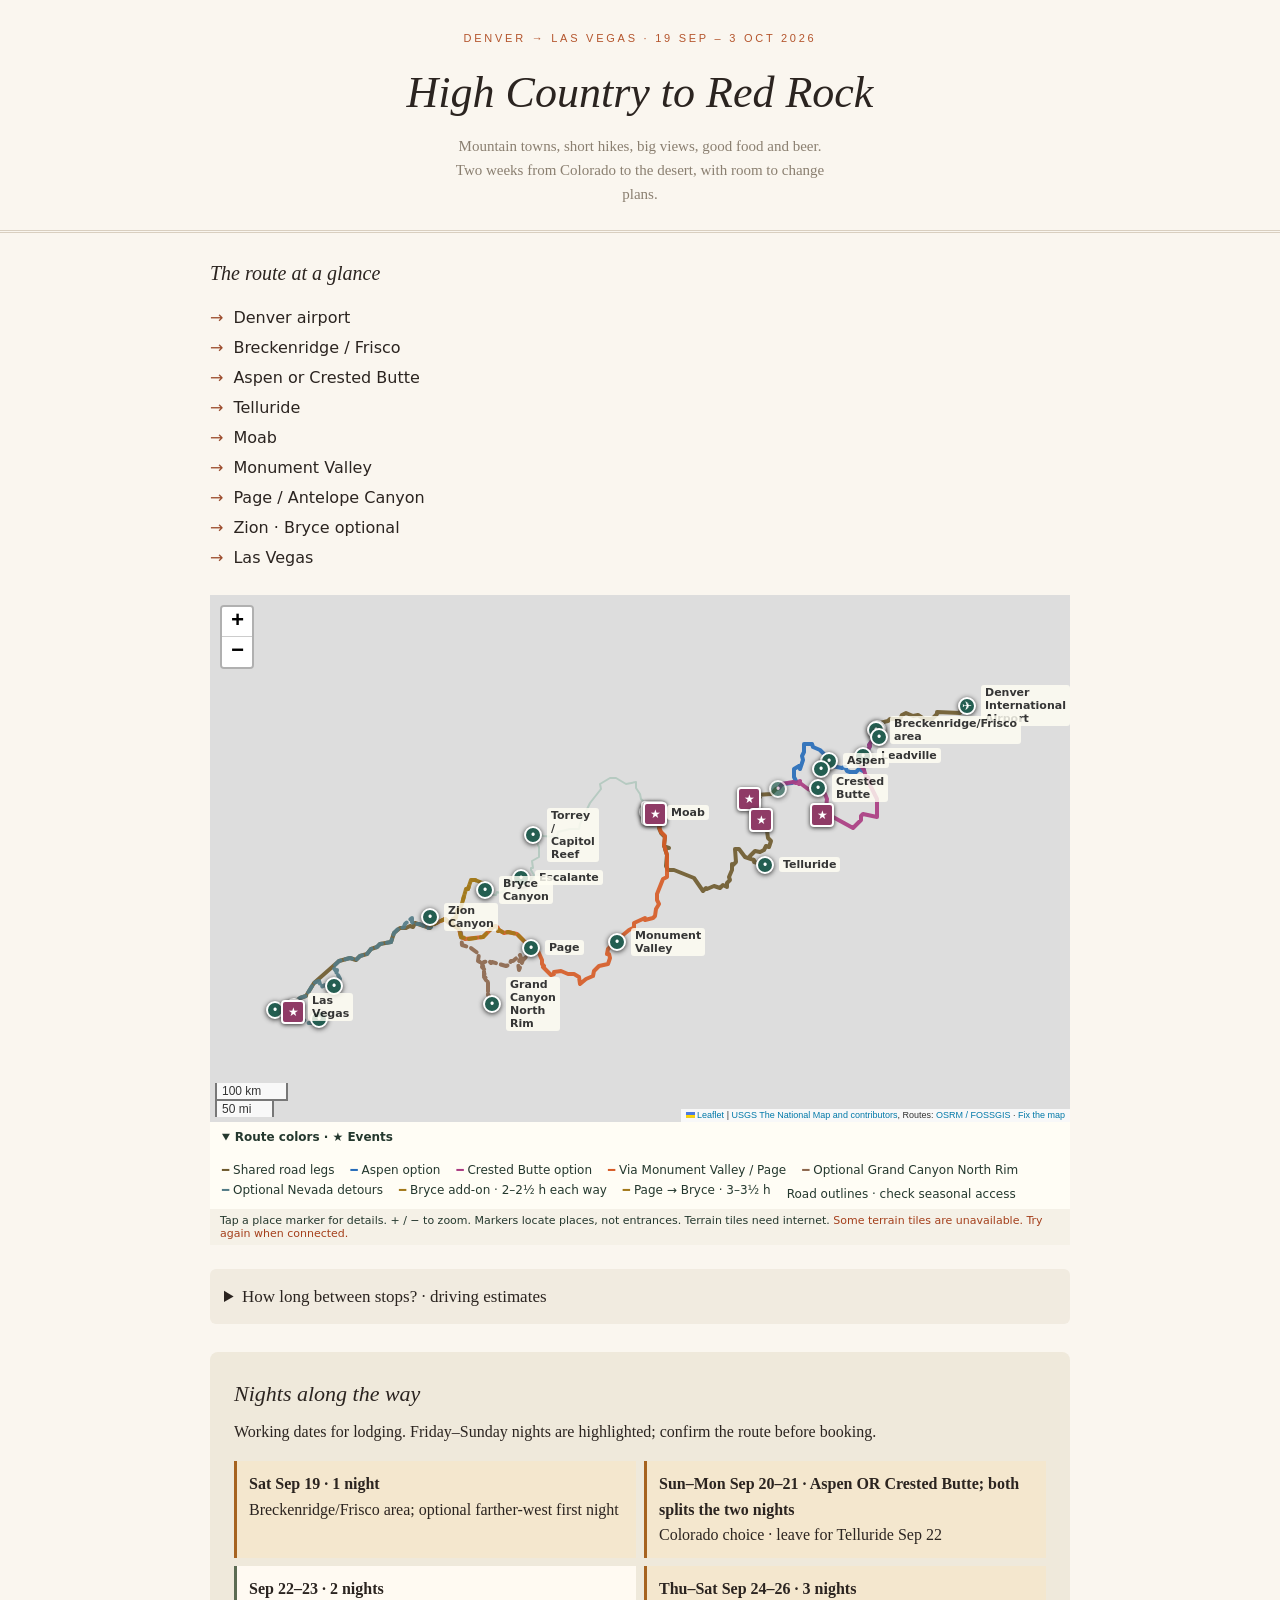
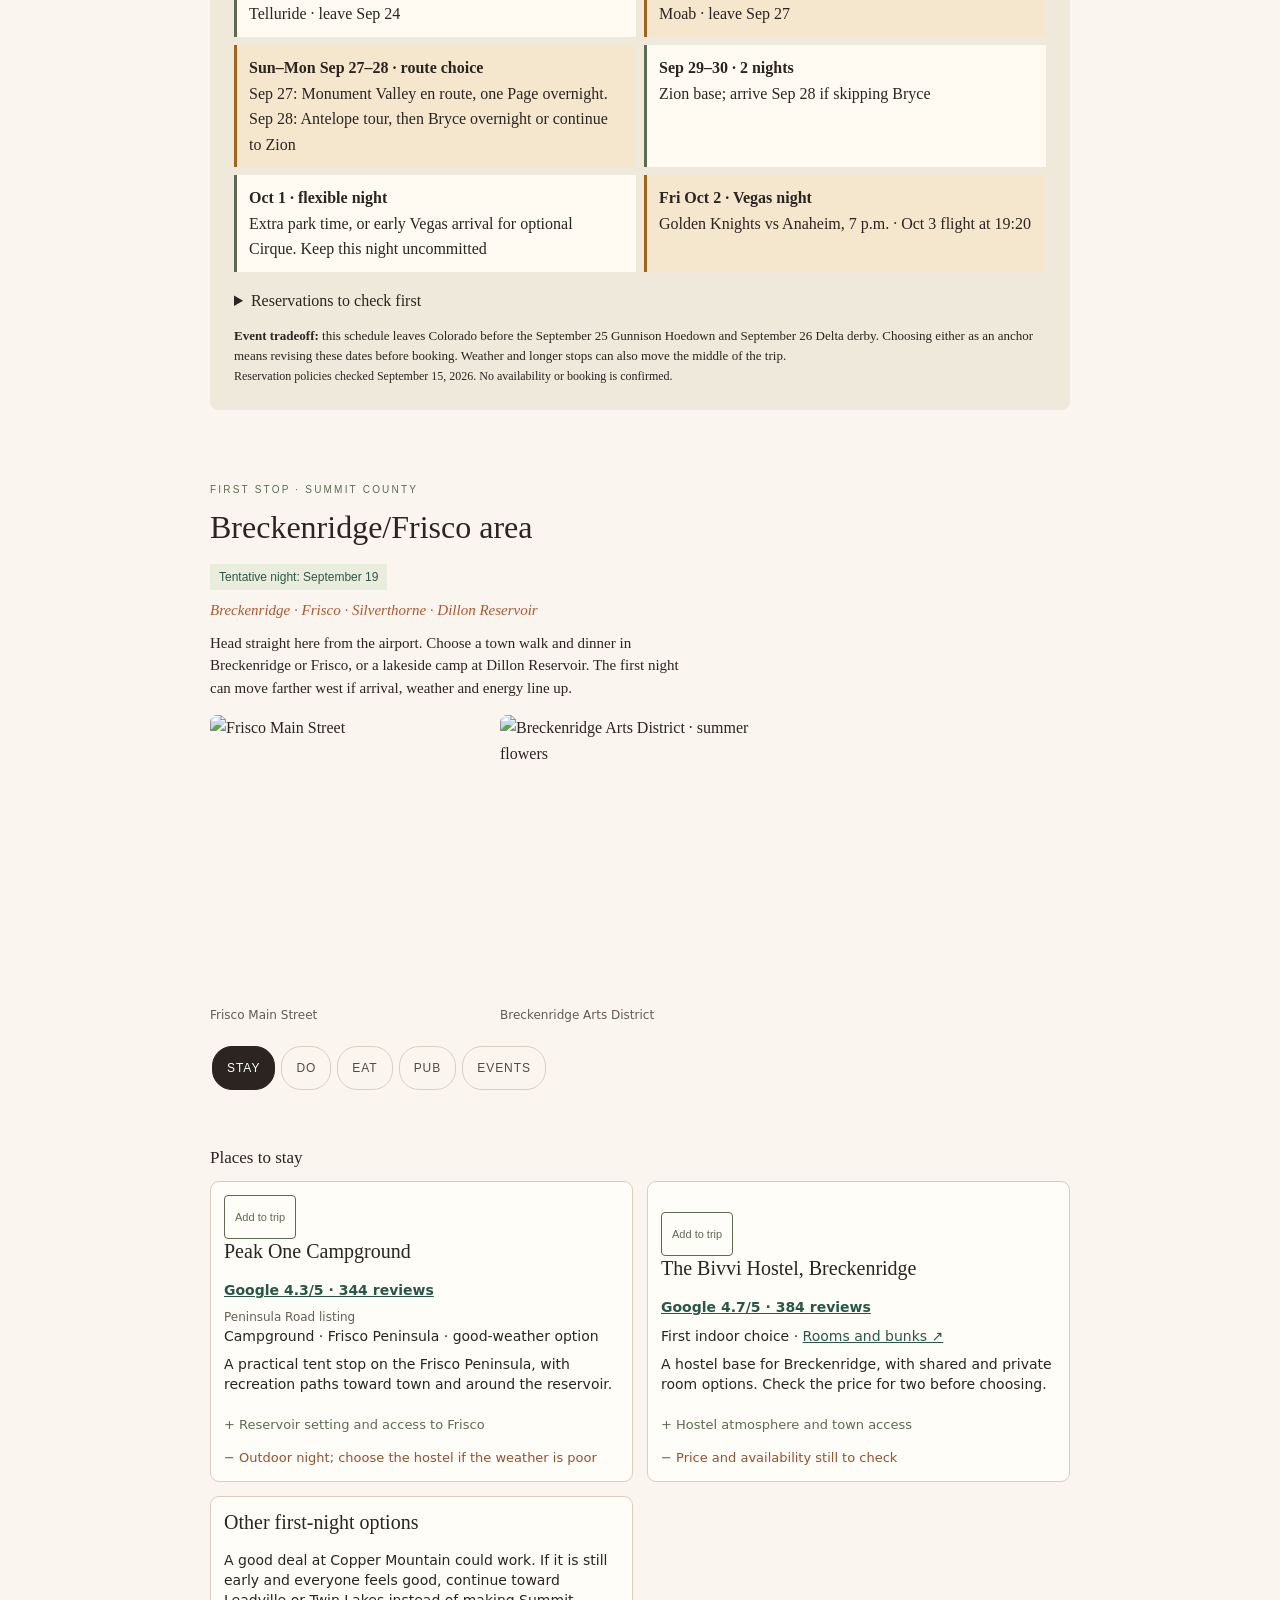
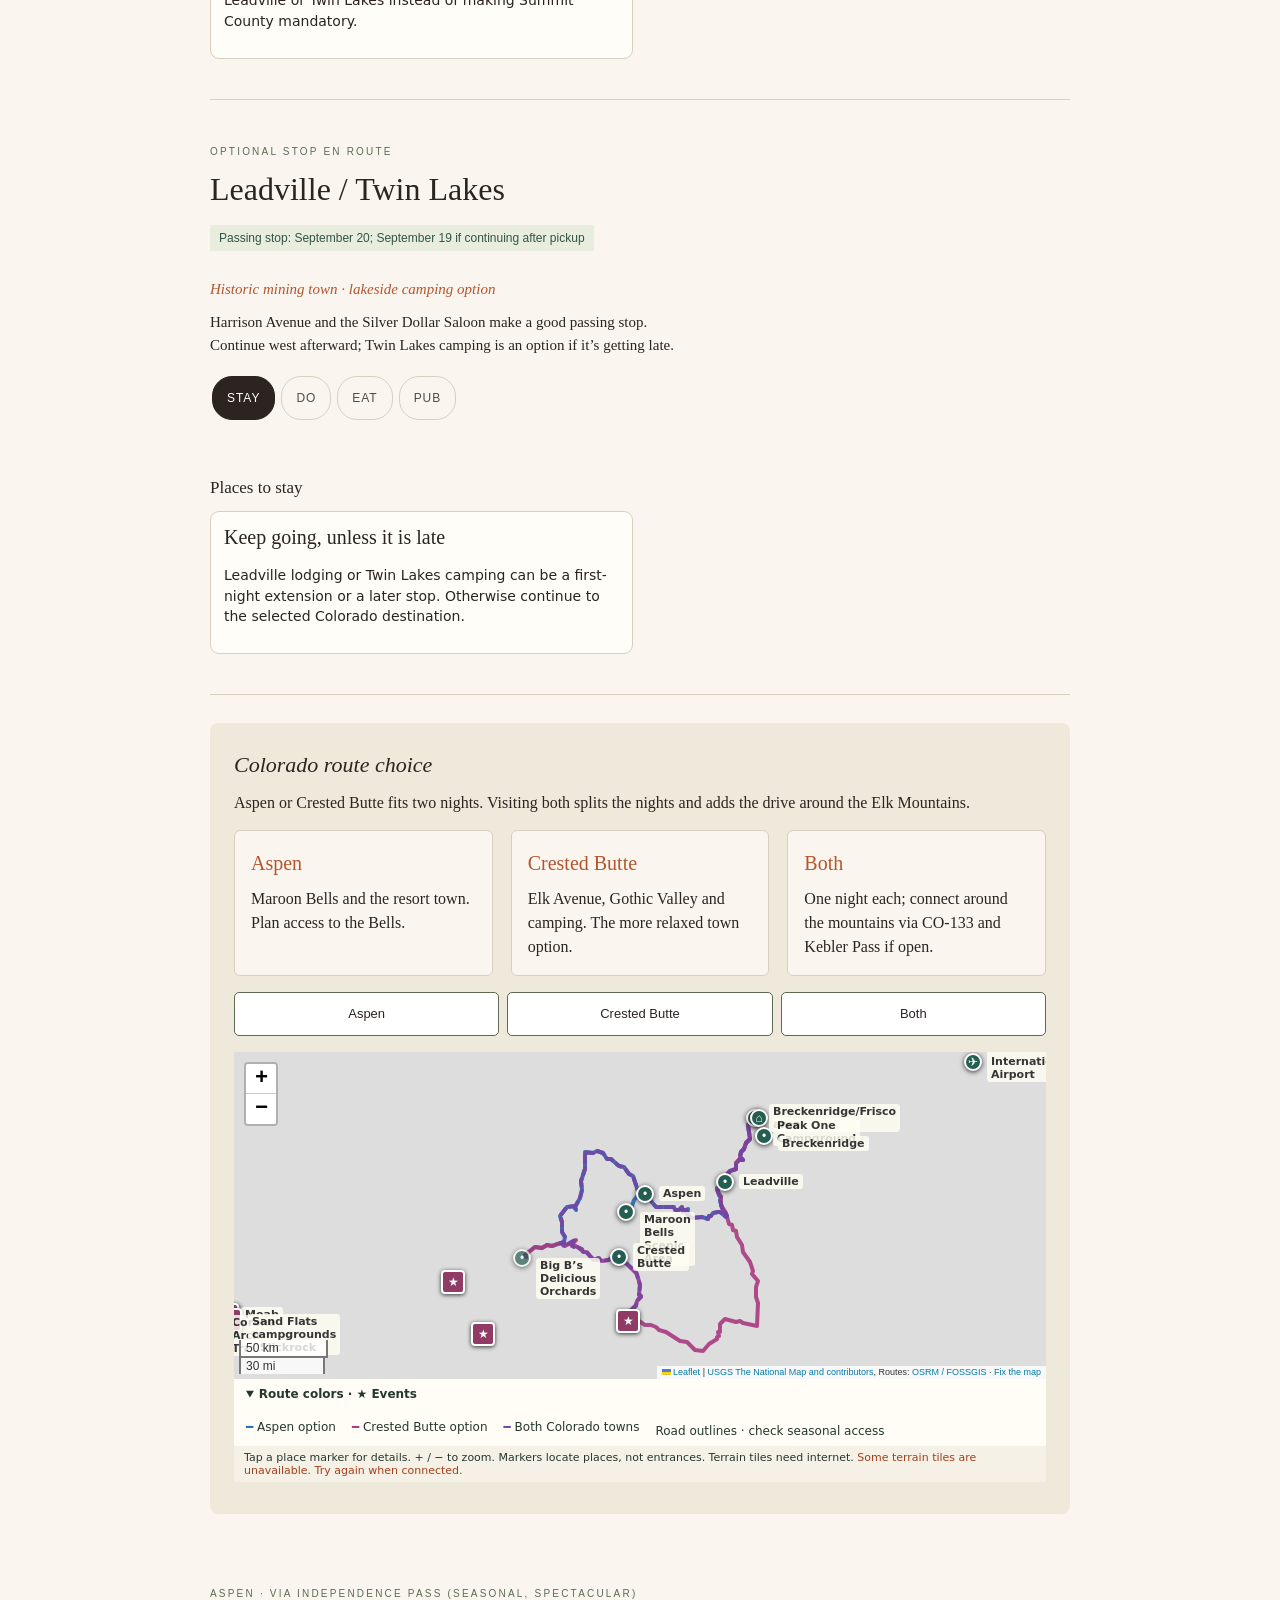
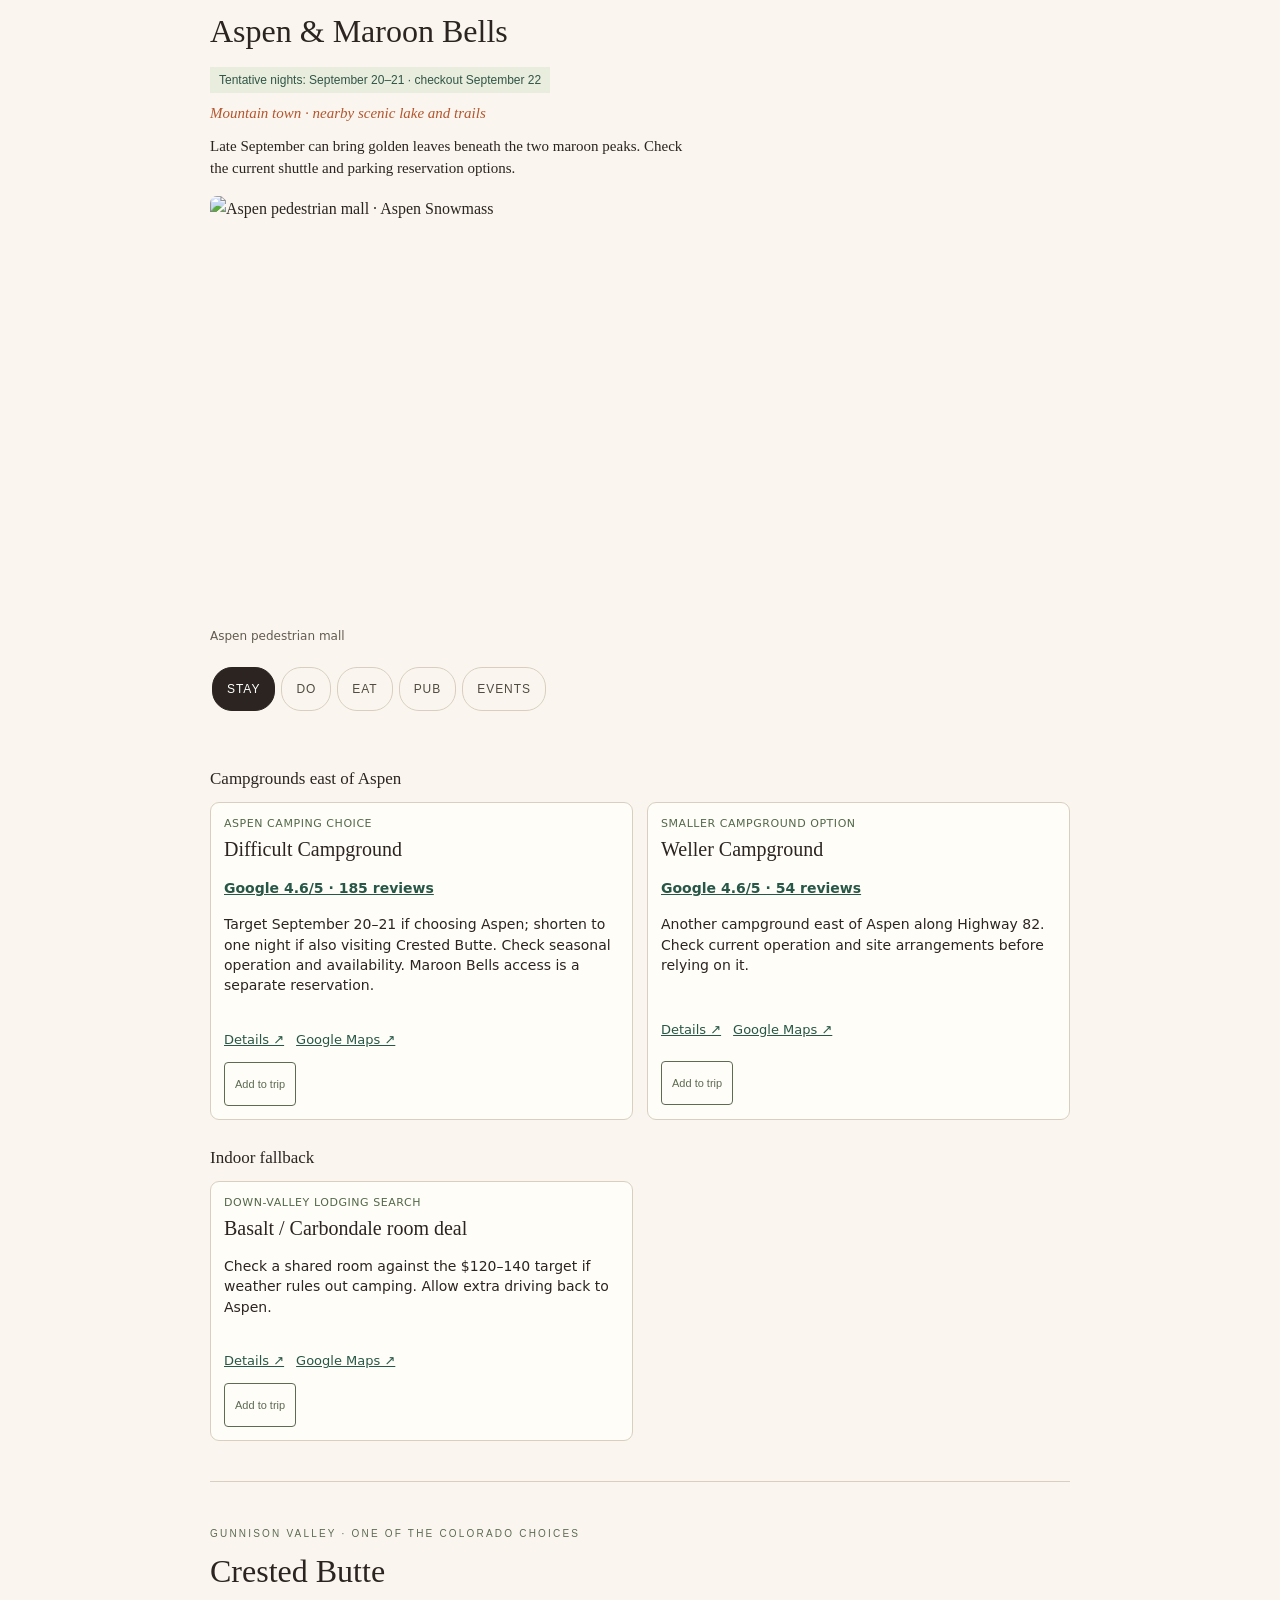
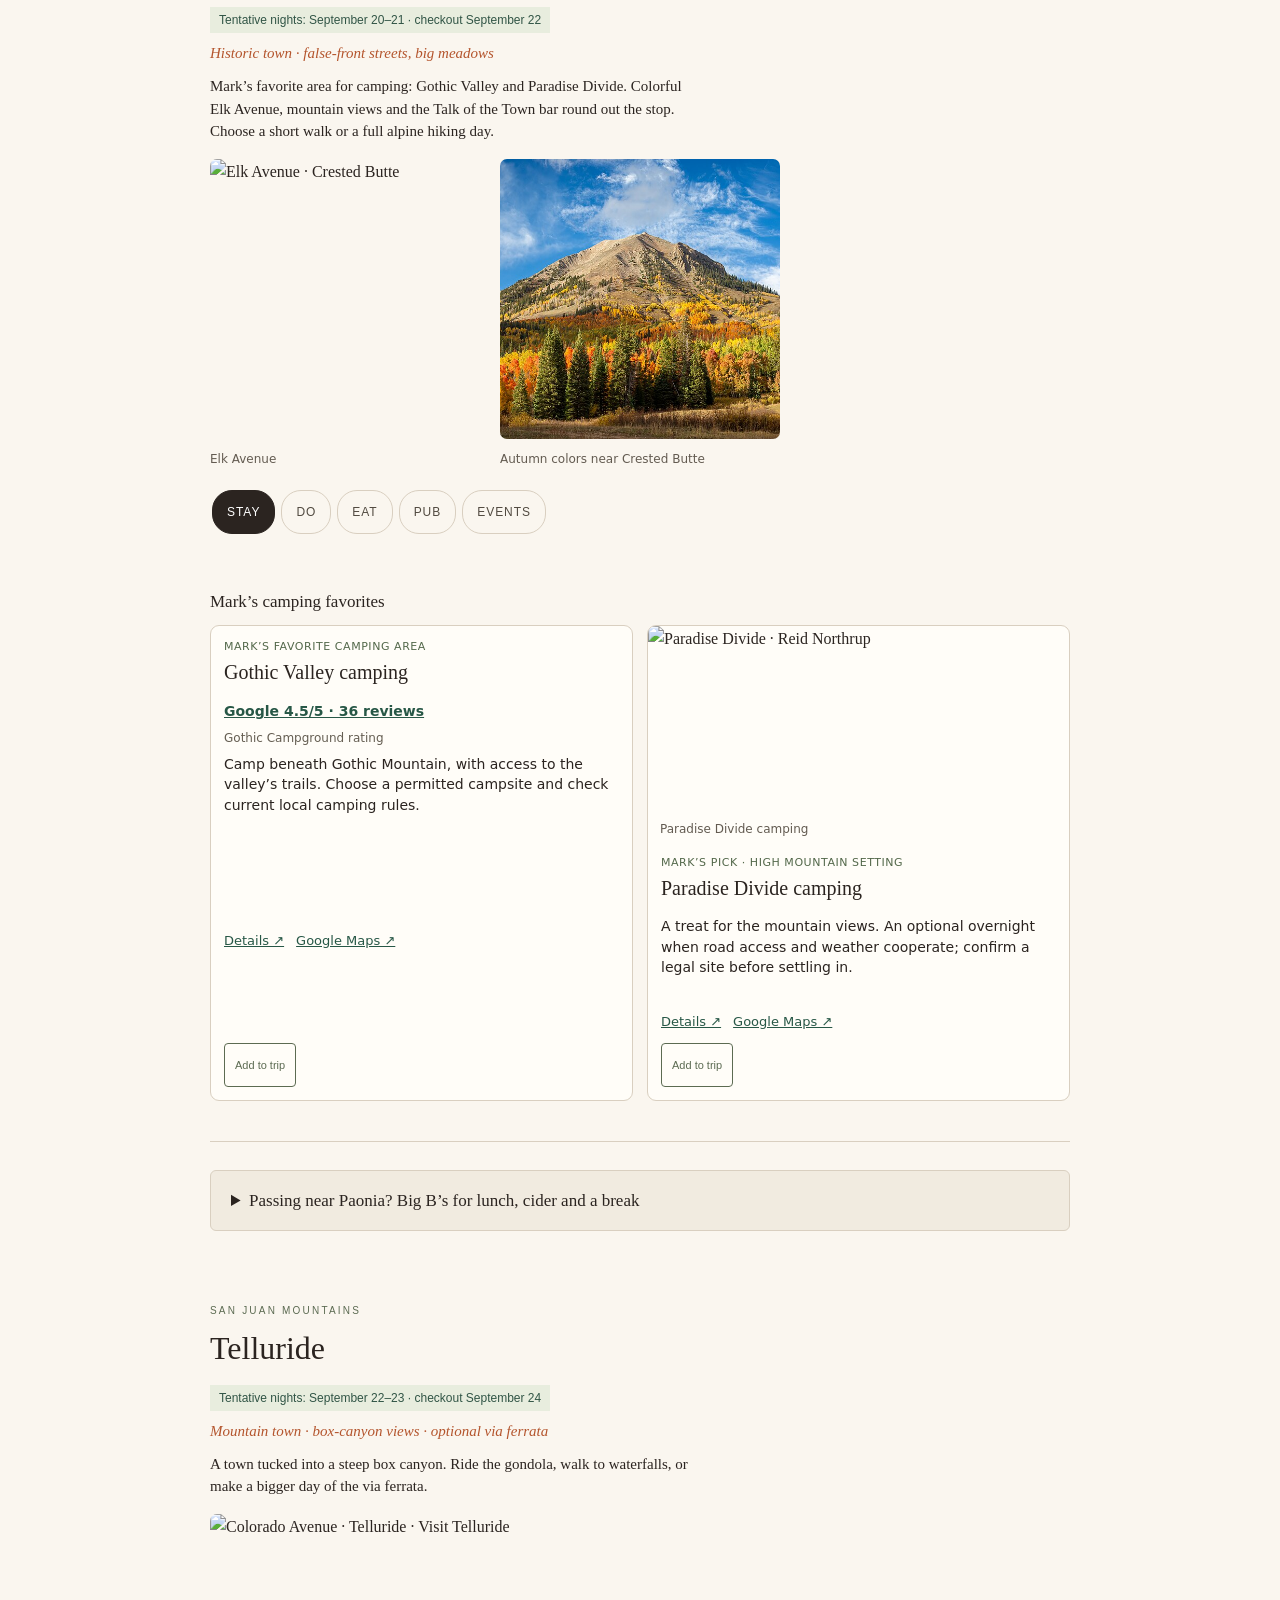
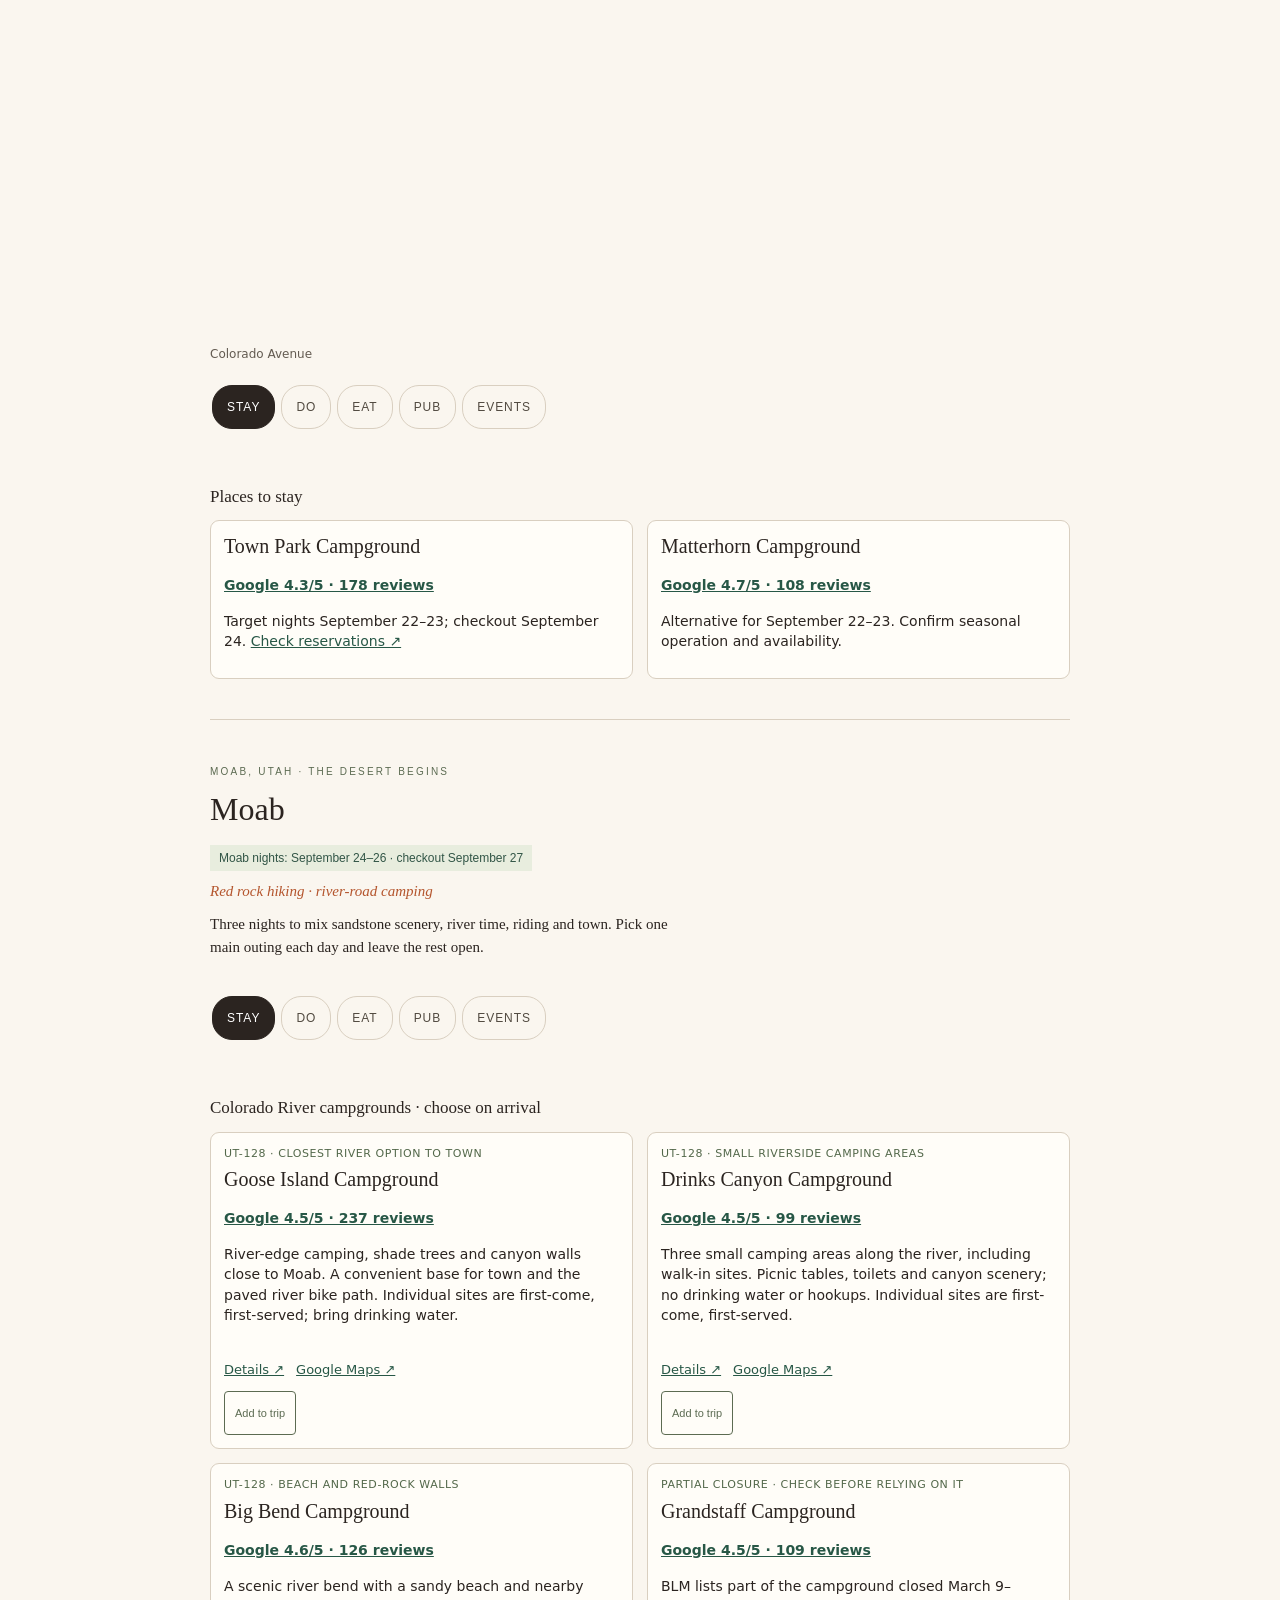
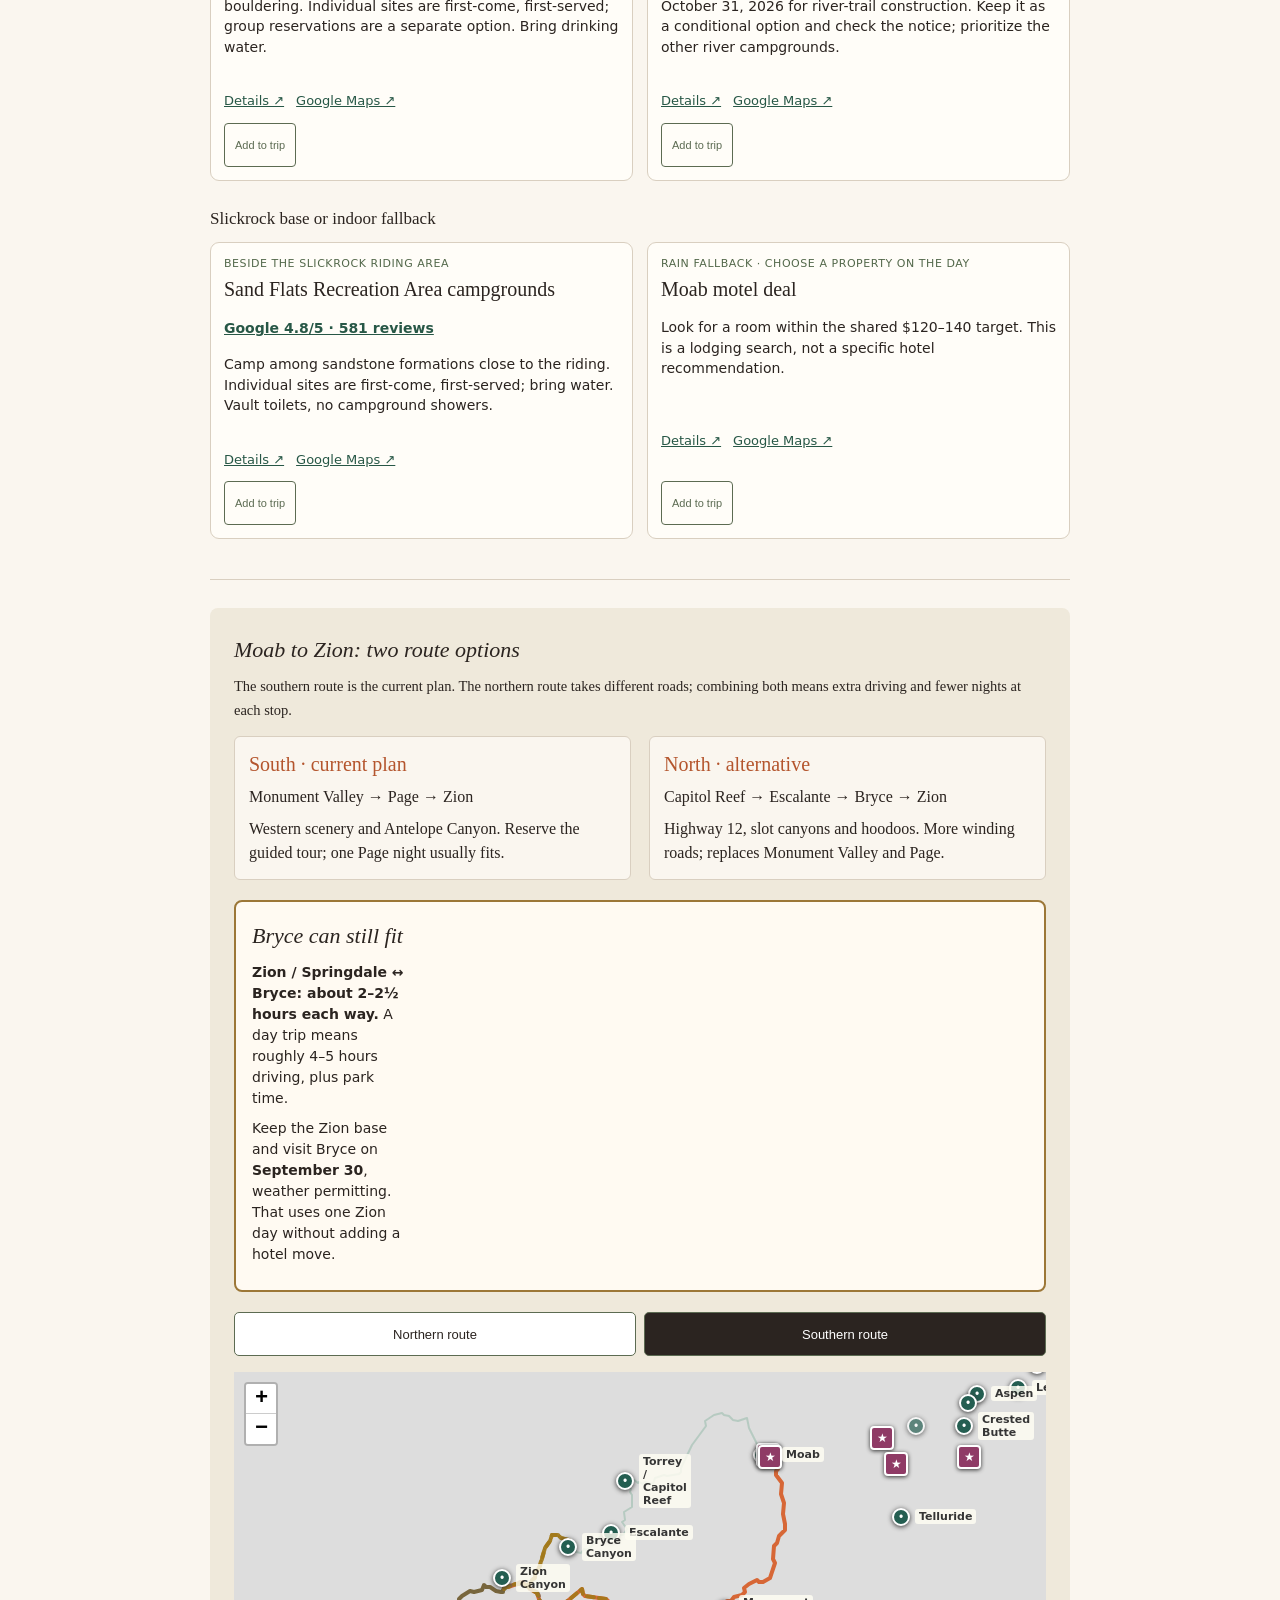
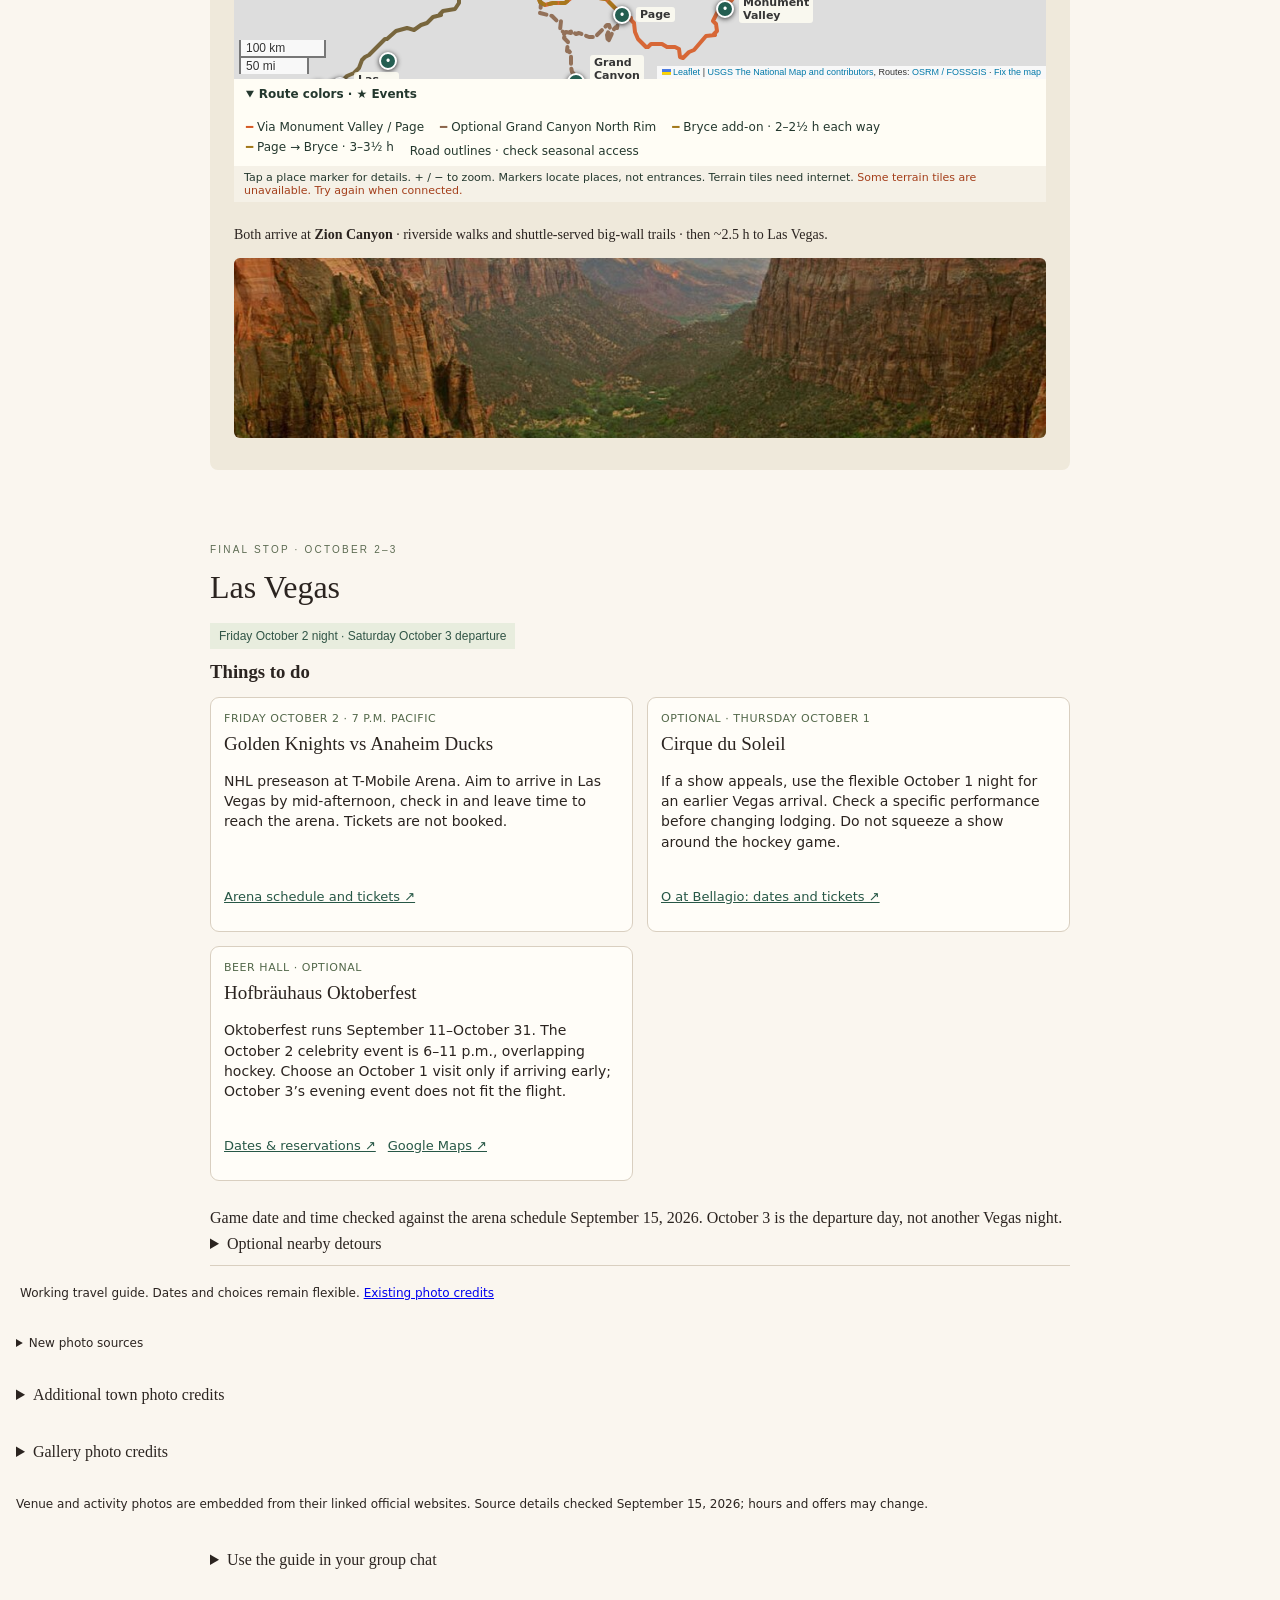
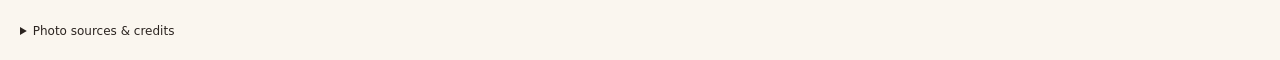
==== commit 31fee6df: "Simplify route controls, calendar and location chapters" ====
--- a/guide/index.html
+++ b/guide/index.html
@@ -59,7 +59,7 @@
 .date-list{display:grid;grid-template-columns:repeat(2,minmax(0,1fr));gap:8px;margin:16px 0}.date-row{background:#fffaf2;padding:10px 12px;border-left:3px solid #5c6b52}.date-row b{display:block}.visit-date{display:inline-block;font:12px Verdana,sans-serif;color:#315546;background:#e8edde;padding:6px 9px;margin:8px 0}@media(max-width:600px){.date-list{grid-template-columns:1fr}}
 </style>
 <link rel="stylesheet" href="discovery.css">
-</head>
+<link rel="stylesheet" href="final-polish.css"></head>
 <body>
 
 <header class="hero">
@@ -270,5 +270,5 @@
 </script><script>document.querySelectorAll('.optional-stop .tabs button').forEach(b=>{if(b.textContent==='Eat')b.click()});</script><details style="padding:16px"><summary>Additional town photo credits</summary><p><a href="https://commons.wikimedia.org/wiki/File:Downtown_Leadville.JPG">Downtown Leadville.JPG</a> · <a href="//commons.wikimedia.org/w/index.php?title=User:Marjiranes&amp;action=edit&amp;redlink=1" class="new" title="User:Marjiranes (page does not exist)">MarjiRanes</a> · <a href="https://creativecommons.org/licenses/by-sa/4.0">CC BY-SA 4.0</a>. Display crop.</p><p><a href="https://commons.wikimedia.org/wiki/File:Breckenridge_Main_Street.jpg">Breckenridge Main Street.jpg</a> · <a href="//commons.wikimedia.org/w/index.php?title=User:Av9&amp;action=edit&amp;redlink=1" class="new" title="User:Av9 (page does not exist)">Av9</a> · <a href="https://creativecommons.org/licenses/by-sa/3.0">CC BY-SA 3.0</a>. Display crop.</p><p><a href="https://commons.wikimedia.org/wiki/File:Moab,_Utah_downtown.jpg">Moab, Utah downtown.jpg</a> · <a href="//commons.wikimedia.org/wiki/User:Quintin_Soloviev" title="User:Quintin Soloviev">Quintin Soloviev</a> · <a href="https://creativecommons.org/licenses/by/4.0">CC BY 4.0</a>. Display crop.</p></details><script>
 function renderDates(){const c=typeof co==='string'?co:'compare',d=typeof desert==='string'?desert:'compare';const colorado=c==='both'?'Sep 20 Aspen; Sep 21 Crested Butte':c==='aspen'?'Sep 20–21 · Aspen':c==='cb'?'Sep 20–21 · Crested Butte':'Sep 20–21 · Aspen OR Crested Butte; both splits the two nights';const rows=[['Sep 19 · 1 night','Breckenridge/Frisco area; optional farther-west first night'],[colorado,'Colorado choice · leave for Telluride Sep 22'],['Sep 22–23 · 2 nights','Telluride · leave Sep 24'],['Sep 24–26 · 3 nights','Moab · leave Sep 27'],['Sep 27–28 · route choice',d==='south'?'Sep 27: Monument Valley en route, one Page overnight. Sep 28: Antelope tour, then Bryce overnight or continue to Zion':d==='north'?'Capitol Reef / Escalante / Bryce; choose overnight bases':'Northern OR southern desert route'],['Sep 29–30 · 2 nights','Zion base; arrive Sep 28 if skipping Bryce'],['Oct 1 · flexible night','Extra park time, or early Vegas arrival for optional Cirque. Keep this night uncommitted'],['Fri Oct 2 · Vegas night','Golden Knights vs Anaheim, 7 p.m. · Oct 3 flight at 19:20']];document.getElementById('date-list').innerHTML=rows.map(r=>'<div class="date-row"><b>'+r[0]+'</b>'+r[1]+'</div>').join('');document.getElementById('aspen-booking').textContent=c==='cb'?'Not needed for the Crested Butte-only choice.':c==='both'?'Both-town choice: check in September 20, check out September 21. One night.':'Aspen-only choice: check in September 20, check out September 22. Two nights. If choosing both towns instead, shorten to one night.';document.getElementById('antelope-booking').textContent=d==='north'?'Not included on the northern route.':'Tentative September 28, ideally after sleeping in the Page area September 27. One Page overnight is the default. Continue after the tour; a second night is optional, not required.';const dates={'Breckenridge/Frisco area':'Tentative night: September 19','Leadville / Twin Lakes':'Passing stop: September 20; September 19 if continuing after pickup','Aspen':c==='both'?'Tentative night: September 20 · checkout September 21':'Tentative nights: September 20–21 · checkout September 22','Crested Butte':c==='both'?'Tentative night: September 21 · checkout September 22':'Tentative nights: September 20–21 · checkout September 22','Telluride':'Tentative nights: September 22–23 · checkout September 24','Corona Arch':'Moab nights: September 24–26 · checkout September 27'};document.querySelectorAll('section.loc[data-loc]').forEach(el=>{let t=dates[el.dataset.loc];if(!t)return;let tag=el.querySelector('.visit-date');if(!tag){tag=document.createElement('p');tag.className='visit-date';el.querySelector('h2').after(tag);}tag.textContent=t;});}
 document.querySelectorAll('[data-colorado],[data-desert]').forEach(b=>b.addEventListener('click',renderDates));renderDates();
-</script><details id="photo-credits" style="padding:16px"><summary>Gallery photo credits</summary><p><a href="https://commons.wikimedia.org/wiki/File:Elk_Avenue,_the_main_street_of_Crested_Butte,_a_town_heavily_populated_during_ski_season_located_high_in_the_Rocky_Mountains_in_Gunnison_County,_Colorado_LCCN2015633515.tif">Elk Avenue in Crested Butte</a> · Carol M. Highsmith · Public domain. Display crop.</p><p><a href="https://commons.wikimedia.org/wiki/File:Gothic_mountain.jpg">Gothic Mountain</a> · Steven Damron from San Francisco · <a href="https://creativecommons.org/licenses/by/2.0">CC BY 2.0</a>. Display crop.</p><p><a href="https://commons.wikimedia.org/wiki/File:Silver_dollar_saloon_2023.jpg">Silver Dollar Saloon, Leadville</a> · Laurenschneider210 · <a href="https://creativecommons.org/licenses/by-sa/4.0">CC BY-SA 4.0</a>. Display crop.</p><p><a href="https://commons.wikimedia.org/wiki/File:Telluride_Midday_Gondola_View_2025.jpg">Telluride from the gondola</a> · NatalieZavaleta · <a href="https://creativecommons.org/licenses/by-sa/4.0">CC BY-SA 4.0</a>. Display crop.</p><p><a href="https://commons.wikimedia.org/wiki/File:Bridal_Veil_Falls_Telluride_CO3.jpg">Bridal Veil Falls and powerhouse</a> · Terry Foote (talk) · <a href="https://creativecommons.org/licenses/by-sa/3.0">CC BY-SA 3.0</a>. Display crop.</p><p><a href="https://commons.wikimedia.org/wiki/File:A283,_Slickrock_Bike_Trail,_Moab,_Utah,_USA,_2008.JPG">Slickrock Bike Trail, Moab</a> · Brian W. Schaller · <a href="http://artlibre.org/licence/lal/en">FAL</a>. Display crop.</p><p><a href="https://commons.wikimedia.org/wiki/File:Dead_Horse_Point,_Colorado_River.jpg">Dead Horse Point</a> · Clément Bardot · <a href="https://creativecommons.org/licenses/by-sa/3.0">CC BY-SA 3.0</a>. Display crop.</p><p><a href="https://commons.wikimedia.org/wiki/File:Lower_Antelope_Canyon_November_2018_008.jpg">Lower Antelope Canyon</a> · King of Hearts · <a href="https://creativecommons.org/licenses/by-sa/4.0">CC BY-SA 4.0</a>. Display crop.</p><p><a href="https://commons.wikimedia.org/wiki/File:Road_in_Valley_of_Fire.jpg">Valley of Fire</a> · Gzzz · <a href="https://creativecommons.org/licenses/by/4.0">CC BY 4.0</a>. Display crop.</p><p><a href="https://commons.wikimedia.org/wiki/File:Crested_Butte,_Colorado_2025.jpg">Autumn colors near Crested Butte</a> · RON RAFFETY · <a href="https://creativecommons.org/licenses/by-sa/4.0">CC BY-SA 4.0</a>. Display crop.</p><p><a href="https://commons.wikimedia.org/wiki/File:Hoover_Dam_and_Black_Canyon_seen_from_the_Mike_O%27Callaghan%E2%80%93Pat_Tillman_Memorial_Bridge,_panorama,_Arizona%E2%80%93Nevada.jpg">Hoover Dam</a> · Christian David · <a href="https://creativecommons.org/licenses/by-sa/4.0">CC BY-SA 4.0</a>. Display crop.</p></details><p style="padding:16px;font:12px system-ui">Venue and activity photos are embedded from their linked official websites. Source details checked September 15, 2026; hours and offers may change.</p><script src="route-options.js"></script><section class="wrap" style="padding-top:20px;padding-bottom:30px"><details><summary>Use the guide in your group chat</summary><p>Pin the guide link in WhatsApp. Try @Meta AI with a question; if it cannot read the page, paste the trip brief below. A ChatGPT group chat can also use the text or uploaded file.</p><p><button id="copy-brief" style="padding:12px;margin:10px 0">Copy trip brief</button> · <a href="../trip-brief.txt" target="_blank">Open trip brief</a> · <a href="../markdown/" target="_blank">Full guide as text</a></p><p id="copy-status" role="status"></p><p style="font:12px system-ui">Chat answers do not edit this website. Keep a short “decisions so far” message in the group and refresh the brief after major changes.</p></details></section><script>document.getElementById('copy-brief').onclick=async()=>{const s=document.getElementById('copy-status');try{const r=await fetch('../trip-brief.txt');if(!r.ok)throw Error();await navigator.clipboard.writeText(await r.text());s.textContent='Copied. Paste it into your group chat with your question.';}catch(e){s.textContent='Open the trip brief link and copy the text from there.';}};</script><script src="mobile-polish.js"></script><script src="photo-ratings.js"></script><style>.google-rating{display:block;font:600 14px/1.5 system-ui;color:#28594e;margin:8px 0}.rating-scope{display:block;font:12px/1.4 system-ui;color:#655e52}.discovery-card figcaption a{color:inherit}</style></body>
+</script><details id="photo-credits" style="padding:16px"><summary>Gallery photo credits</summary><p><a href="https://commons.wikimedia.org/wiki/File:Elk_Avenue,_the_main_street_of_Crested_Butte,_a_town_heavily_populated_during_ski_season_located_high_in_the_Rocky_Mountains_in_Gunnison_County,_Colorado_LCCN2015633515.tif">Elk Avenue in Crested Butte</a> · Carol M. Highsmith · Public domain. Display crop.</p><p><a href="https://commons.wikimedia.org/wiki/File:Gothic_mountain.jpg">Gothic Mountain</a> · Steven Damron from San Francisco · <a href="https://creativecommons.org/licenses/by/2.0">CC BY 2.0</a>. Display crop.</p><p><a href="https://commons.wikimedia.org/wiki/File:Silver_dollar_saloon_2023.jpg">Silver Dollar Saloon, Leadville</a> · Laurenschneider210 · <a href="https://creativecommons.org/licenses/by-sa/4.0">CC BY-SA 4.0</a>. Display crop.</p><p><a href="https://commons.wikimedia.org/wiki/File:Telluride_Midday_Gondola_View_2025.jpg">Telluride from the gondola</a> · NatalieZavaleta · <a href="https://creativecommons.org/licenses/by-sa/4.0">CC BY-SA 4.0</a>. Display crop.</p><p><a href="https://commons.wikimedia.org/wiki/File:Bridal_Veil_Falls_Telluride_CO3.jpg">Bridal Veil Falls and powerhouse</a> · Terry Foote (talk) · <a href="https://creativecommons.org/licenses/by-sa/3.0">CC BY-SA 3.0</a>. Display crop.</p><p><a href="https://commons.wikimedia.org/wiki/File:A283,_Slickrock_Bike_Trail,_Moab,_Utah,_USA,_2008.JPG">Slickrock Bike Trail, Moab</a> · Brian W. Schaller · <a href="http://artlibre.org/licence/lal/en">FAL</a>. Display crop.</p><p><a href="https://commons.wikimedia.org/wiki/File:Dead_Horse_Point,_Colorado_River.jpg">Dead Horse Point</a> · Clément Bardot · <a href="https://creativecommons.org/licenses/by-sa/3.0">CC BY-SA 3.0</a>. Display crop.</p><p><a href="https://commons.wikimedia.org/wiki/File:Lower_Antelope_Canyon_November_2018_008.jpg">Lower Antelope Canyon</a> · King of Hearts · <a href="https://creativecommons.org/licenses/by-sa/4.0">CC BY-SA 4.0</a>. Display crop.</p><p><a href="https://commons.wikimedia.org/wiki/File:Road_in_Valley_of_Fire.jpg">Valley of Fire</a> · Gzzz · <a href="https://creativecommons.org/licenses/by/4.0">CC BY 4.0</a>. Display crop.</p><p><a href="https://commons.wikimedia.org/wiki/File:Crested_Butte,_Colorado_2025.jpg">Autumn colors near Crested Butte</a> · RON RAFFETY · <a href="https://creativecommons.org/licenses/by-sa/4.0">CC BY-SA 4.0</a>. Display crop.</p><p><a href="https://commons.wikimedia.org/wiki/File:Hoover_Dam_and_Black_Canyon_seen_from_the_Mike_O%27Callaghan%E2%80%93Pat_Tillman_Memorial_Bridge,_panorama,_Arizona%E2%80%93Nevada.jpg">Hoover Dam</a> · Christian David · <a href="https://creativecommons.org/licenses/by-sa/4.0">CC BY-SA 4.0</a>. Display crop.</p></details><p style="padding:16px;font:12px system-ui">Venue and activity photos are embedded from their linked official websites. Source details checked September 15, 2026; hours and offers may change.</p><script src="route-options.js"></script><section class="wrap" style="padding-top:20px;padding-bottom:30px"><details><summary>Use the guide in your group chat</summary><p>Pin the guide link in WhatsApp. Try @Meta AI with a question; if it cannot read the page, paste the trip brief below. A ChatGPT group chat can also use the text or uploaded file.</p><p><button id="copy-brief" style="padding:12px;margin:10px 0">Copy trip brief</button> · <a href="../trip-brief.txt" target="_blank">Open trip brief</a> · <a href="../markdown/" target="_blank">Full guide as text</a></p><p id="copy-status" role="status"></p><p style="font:12px system-ui">Chat answers do not edit this website. Keep a short “decisions so far” message in the group and refresh the brief after major changes.</p></details></section><script>document.getElementById('copy-brief').onclick=async()=>{const s=document.getElementById('copy-status');try{const r=await fetch('../trip-brief.txt');if(!r.ok)throw Error();await navigator.clipboard.writeText(await r.text());s.textContent='Copied. Paste it into your group chat with your question.';}catch(e){s.textContent='Open the trip brief link and copy the text from there.';}};</script><script src="mobile-polish.js"></script><script src="photo-ratings.js"></script><style>.google-rating{display:block;font:600 14px/1.5 system-ui;color:#28594e;margin:8px 0}.rating-scope{display:block;font:12px/1.4 system-ui;color:#655e52}.discovery-card figcaption a{color:inherit}</style><script src="final-polish.js"></script></body>
 </html>
--- a/guide/final-polish.css
+++ b/guide/final-polish.css
@@ -0,0 +1 @@
+.route-spine{list-style:none;padding:0;margin:14px 0 22px;font:500 16px/1.5 system-ui}.route-spine li{display:flex;gap:10px;padding:3px 0}.route-spine li:before{content:'→';color:#9b4c2d;flex:none}.route-note{font-size:15px}.busy-night{background:#f4e7ce;border-left-color:#a66320}.route-buttons{display:flex;flex-wrap:wrap;align-items:stretch;gap:8px}.route-buttons button{margin:0;min-height:44px;flex:1}.branch .cols{gap:18px}.branch{padding:24px;margin:28px 0}.branch .cols h4{font-size:20px}.branch .cols p{font-size:16px;line-height:1.5}.bryce-option{margin:20px 0;grid-template-columns:160px 1fr}.bryce-option img{height:160px}.compact-credits{padding:20px;font:12px/1.5 system-ui}figcaption{display:block!important;max-width:100%;white-space:nowrap!important;overflow:hidden!important;text-overflow:ellipsis!important;font:12px/1.5 system-ui!important;padding-top:5px}figure{min-width:0}#overview-map{height:650px!important}#colorado-map,#desert-map{height:430px!important}@media(max-width:600px){.route-spine{font-size:15px}.branch{padding:16px}.bryce-option{display:block}.bryce-option>img{display:none}#overview-map{height:530px!important}.route-buttons button{font-size:14px}.photos{gap:8px}.photos figcaption{font-size:11px!important}}
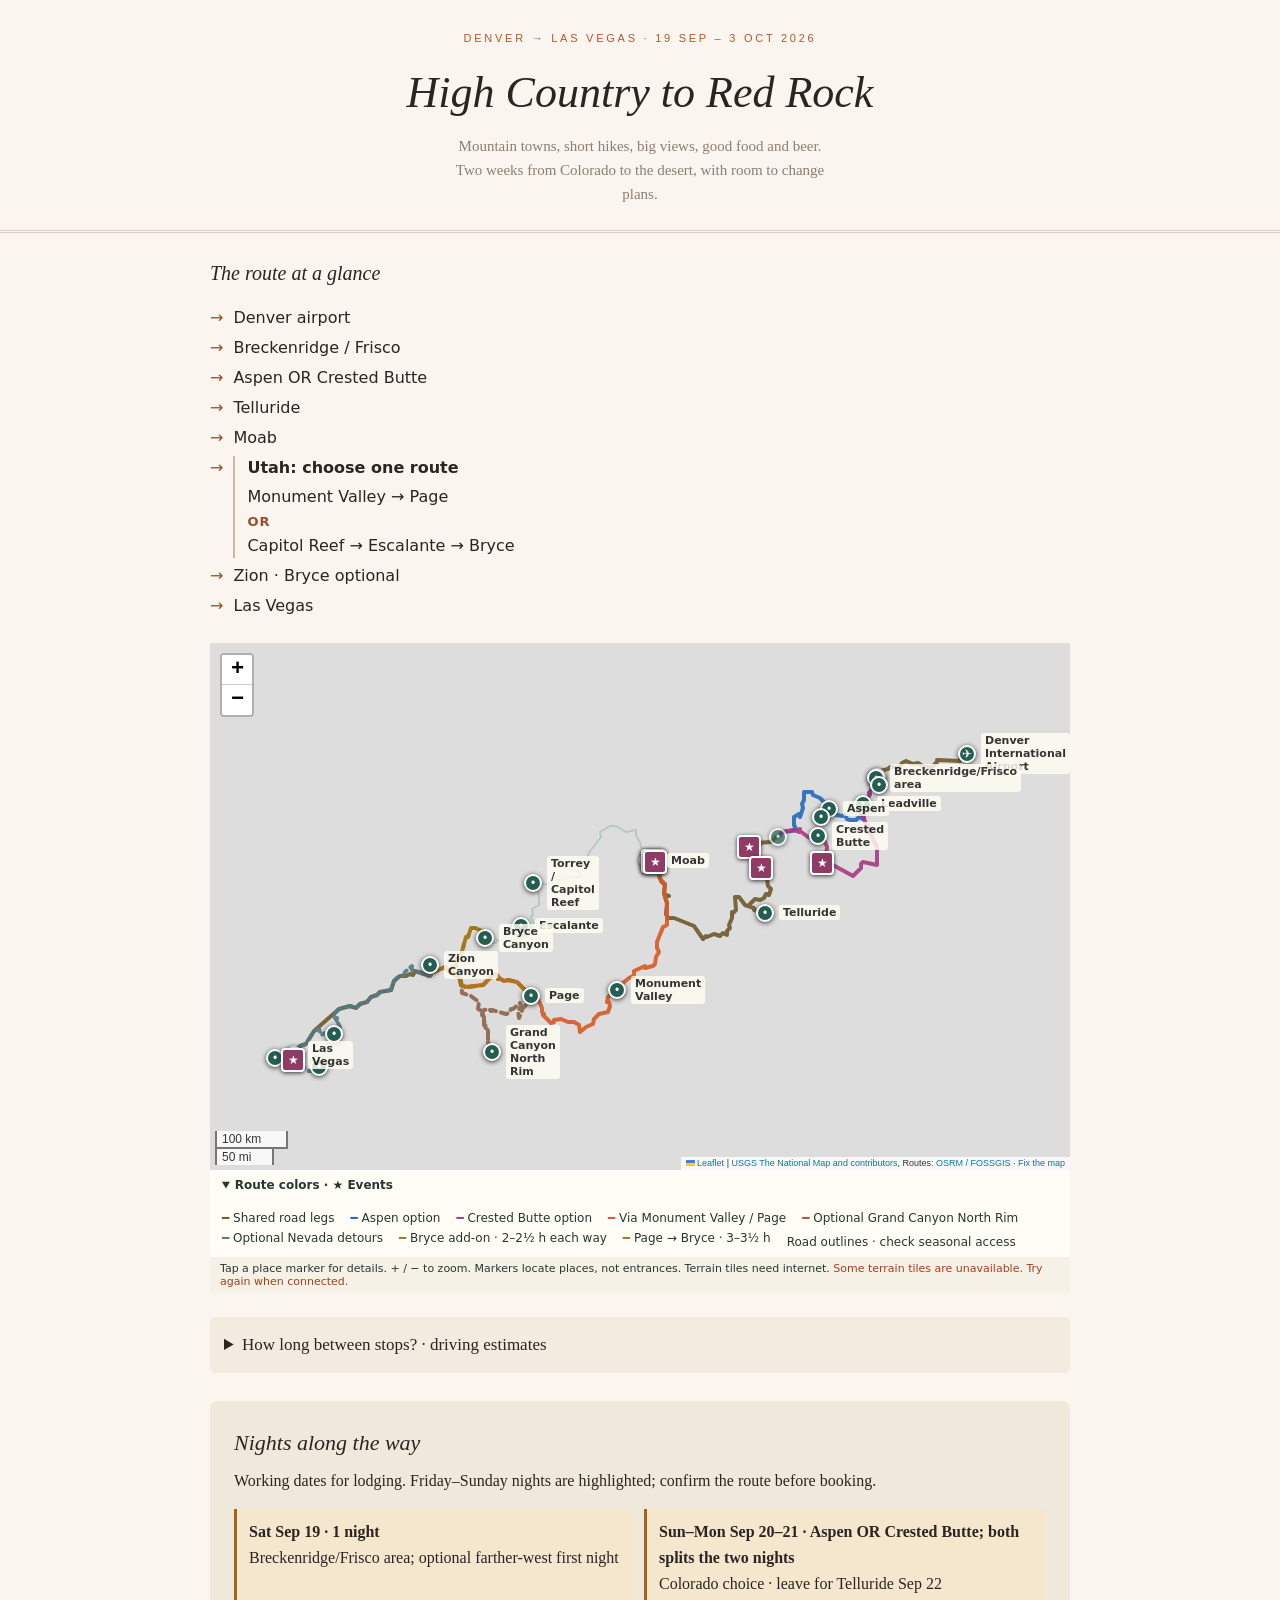
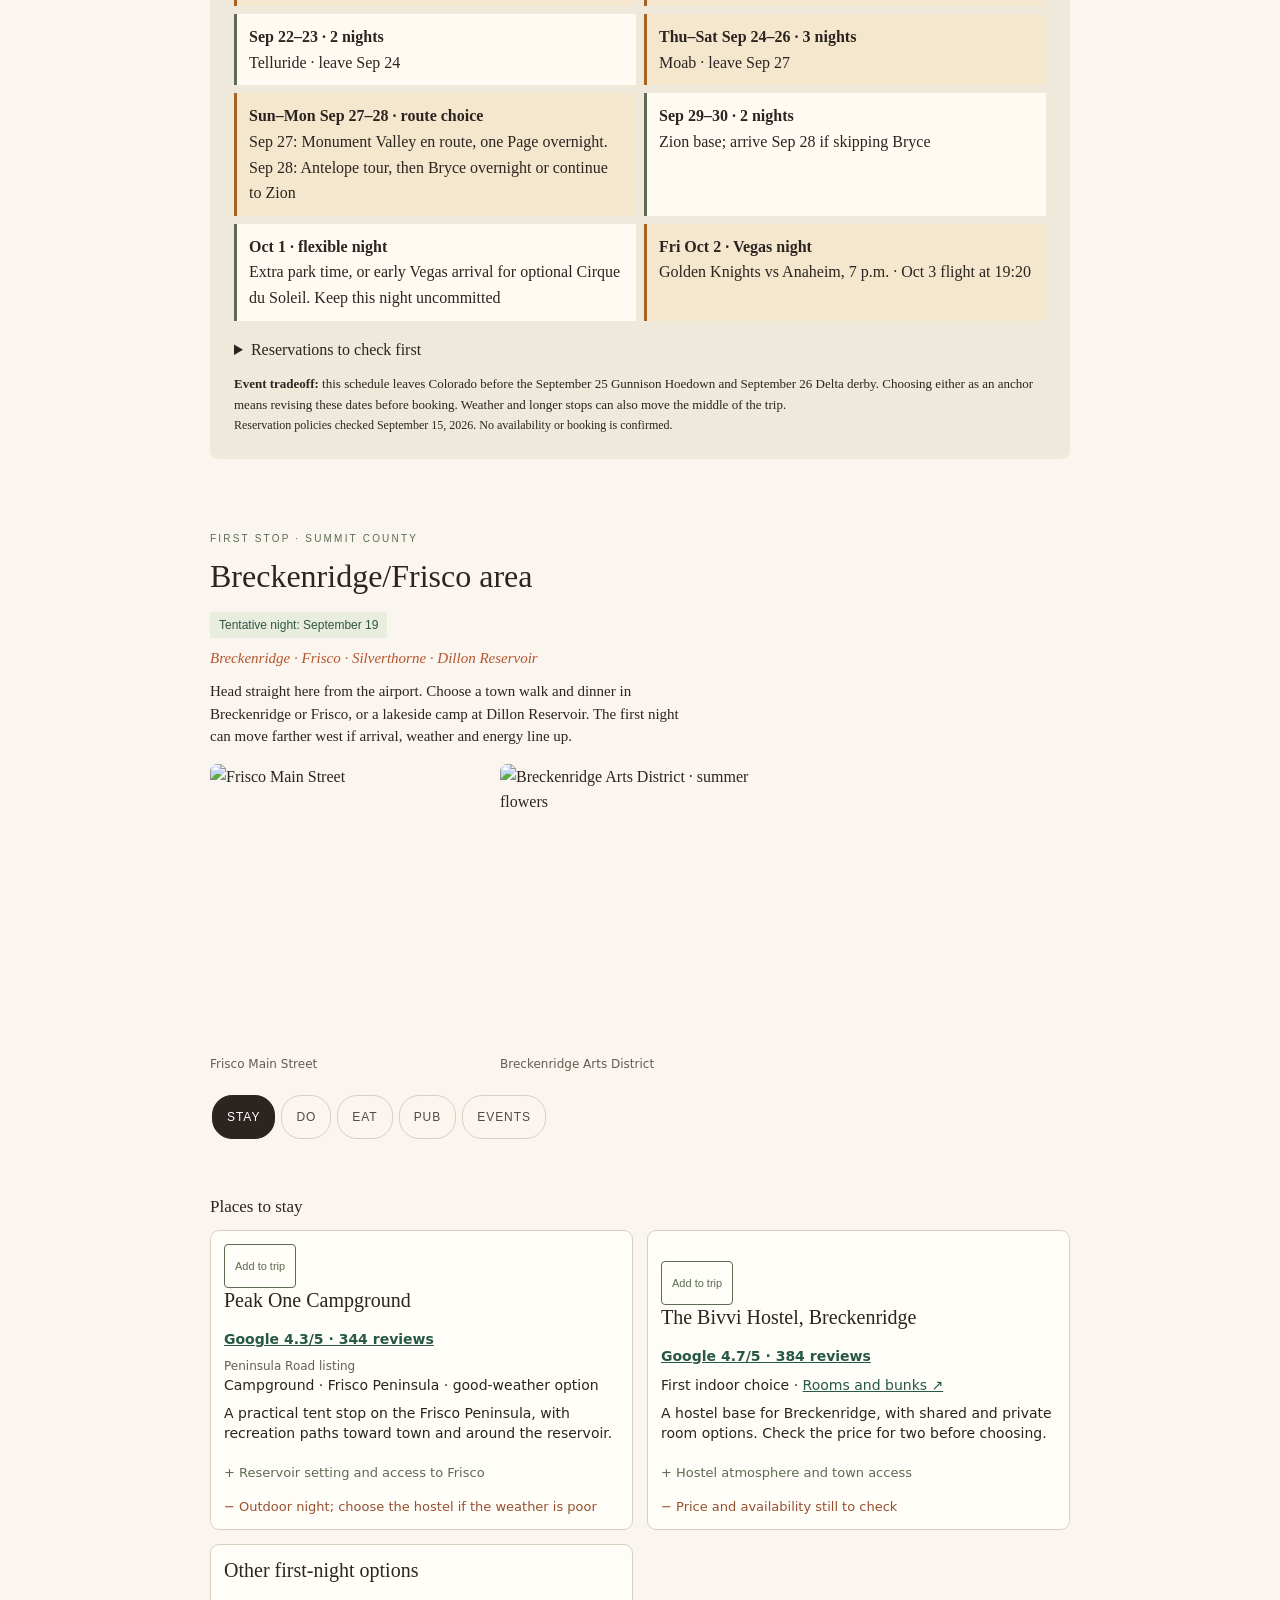
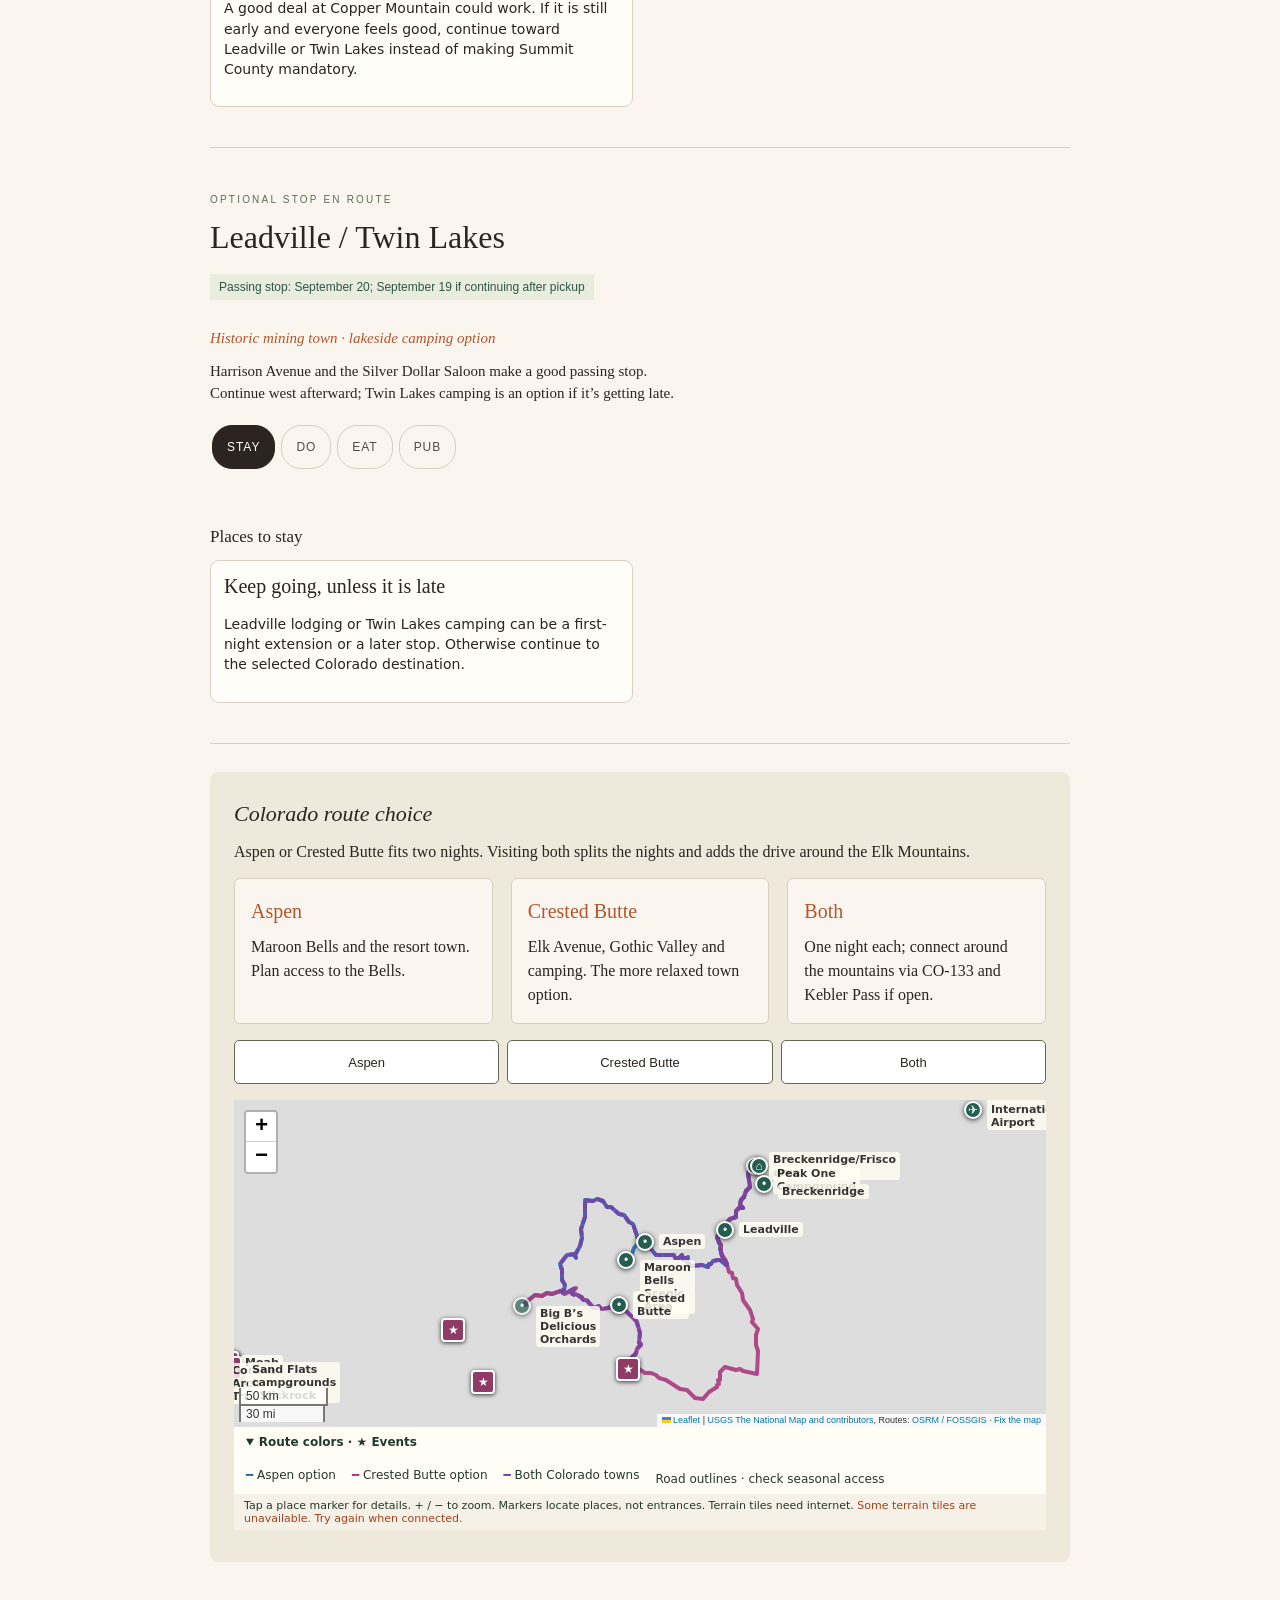
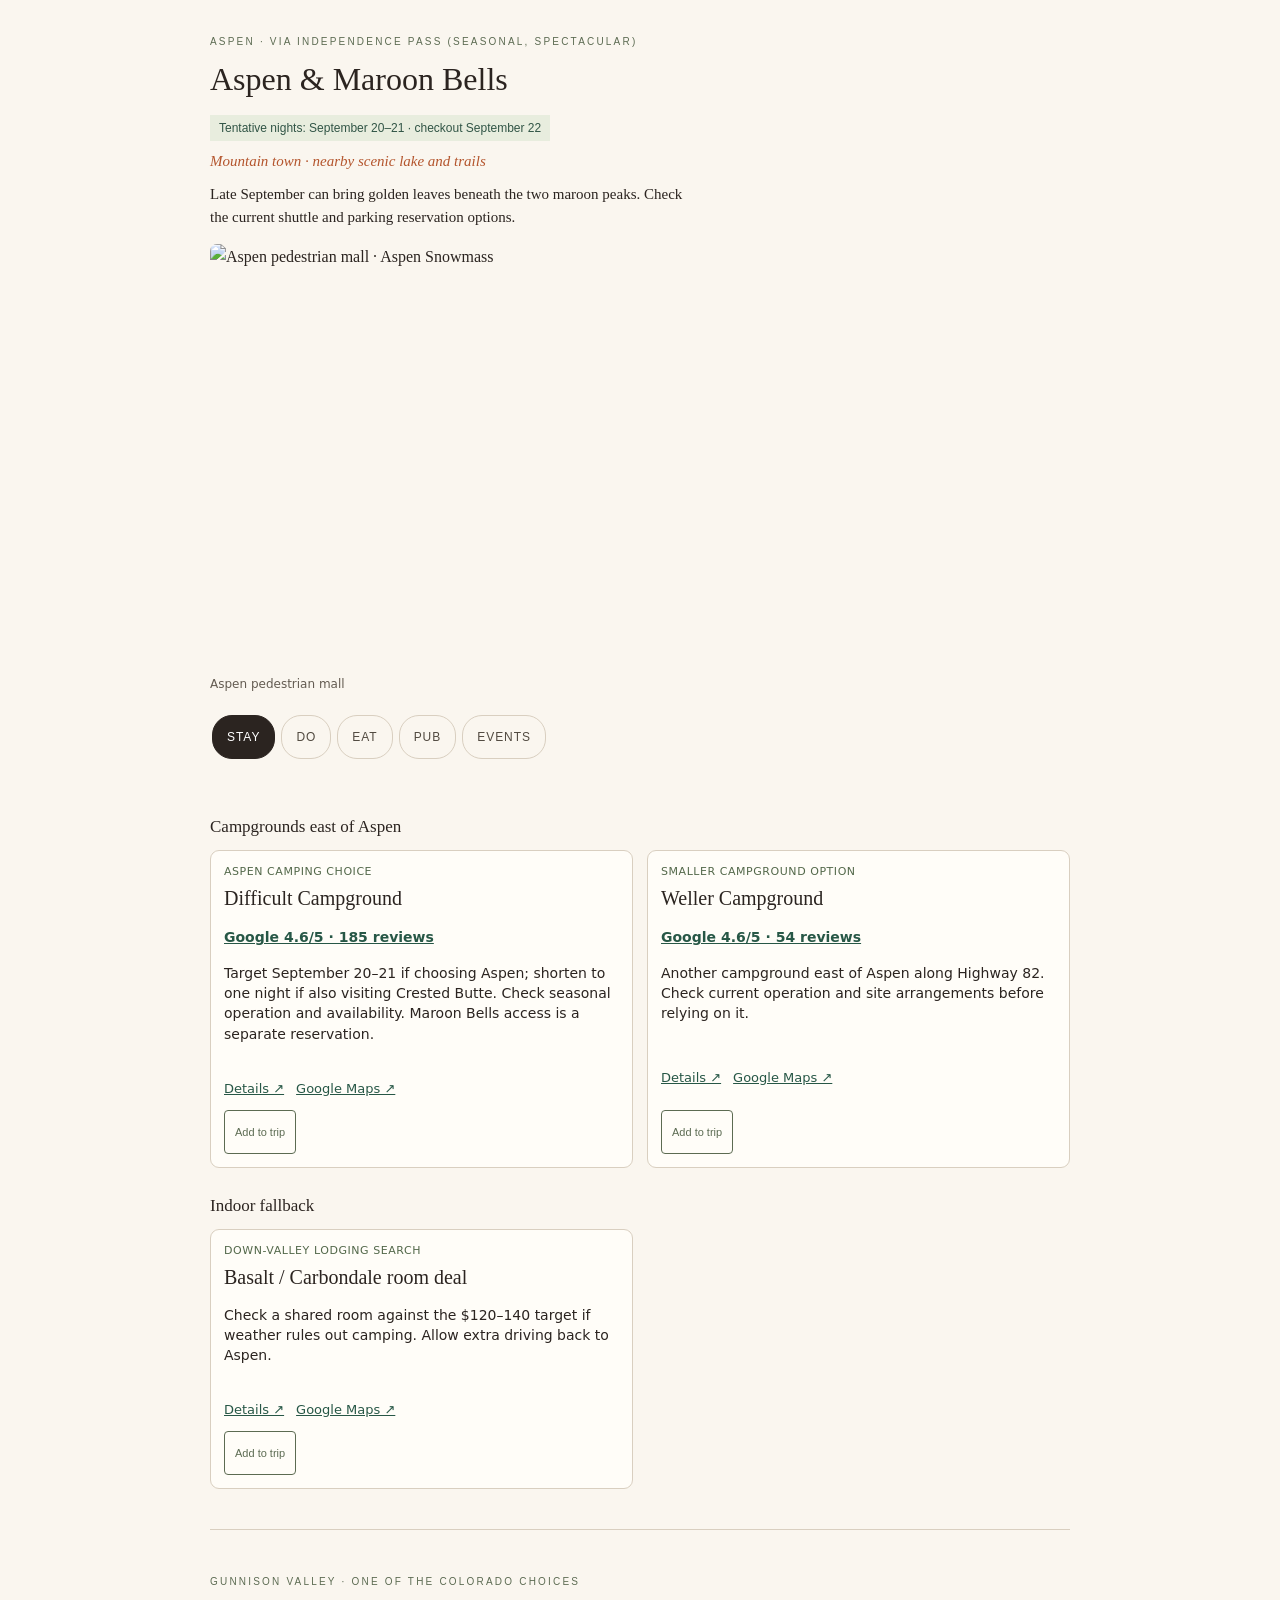
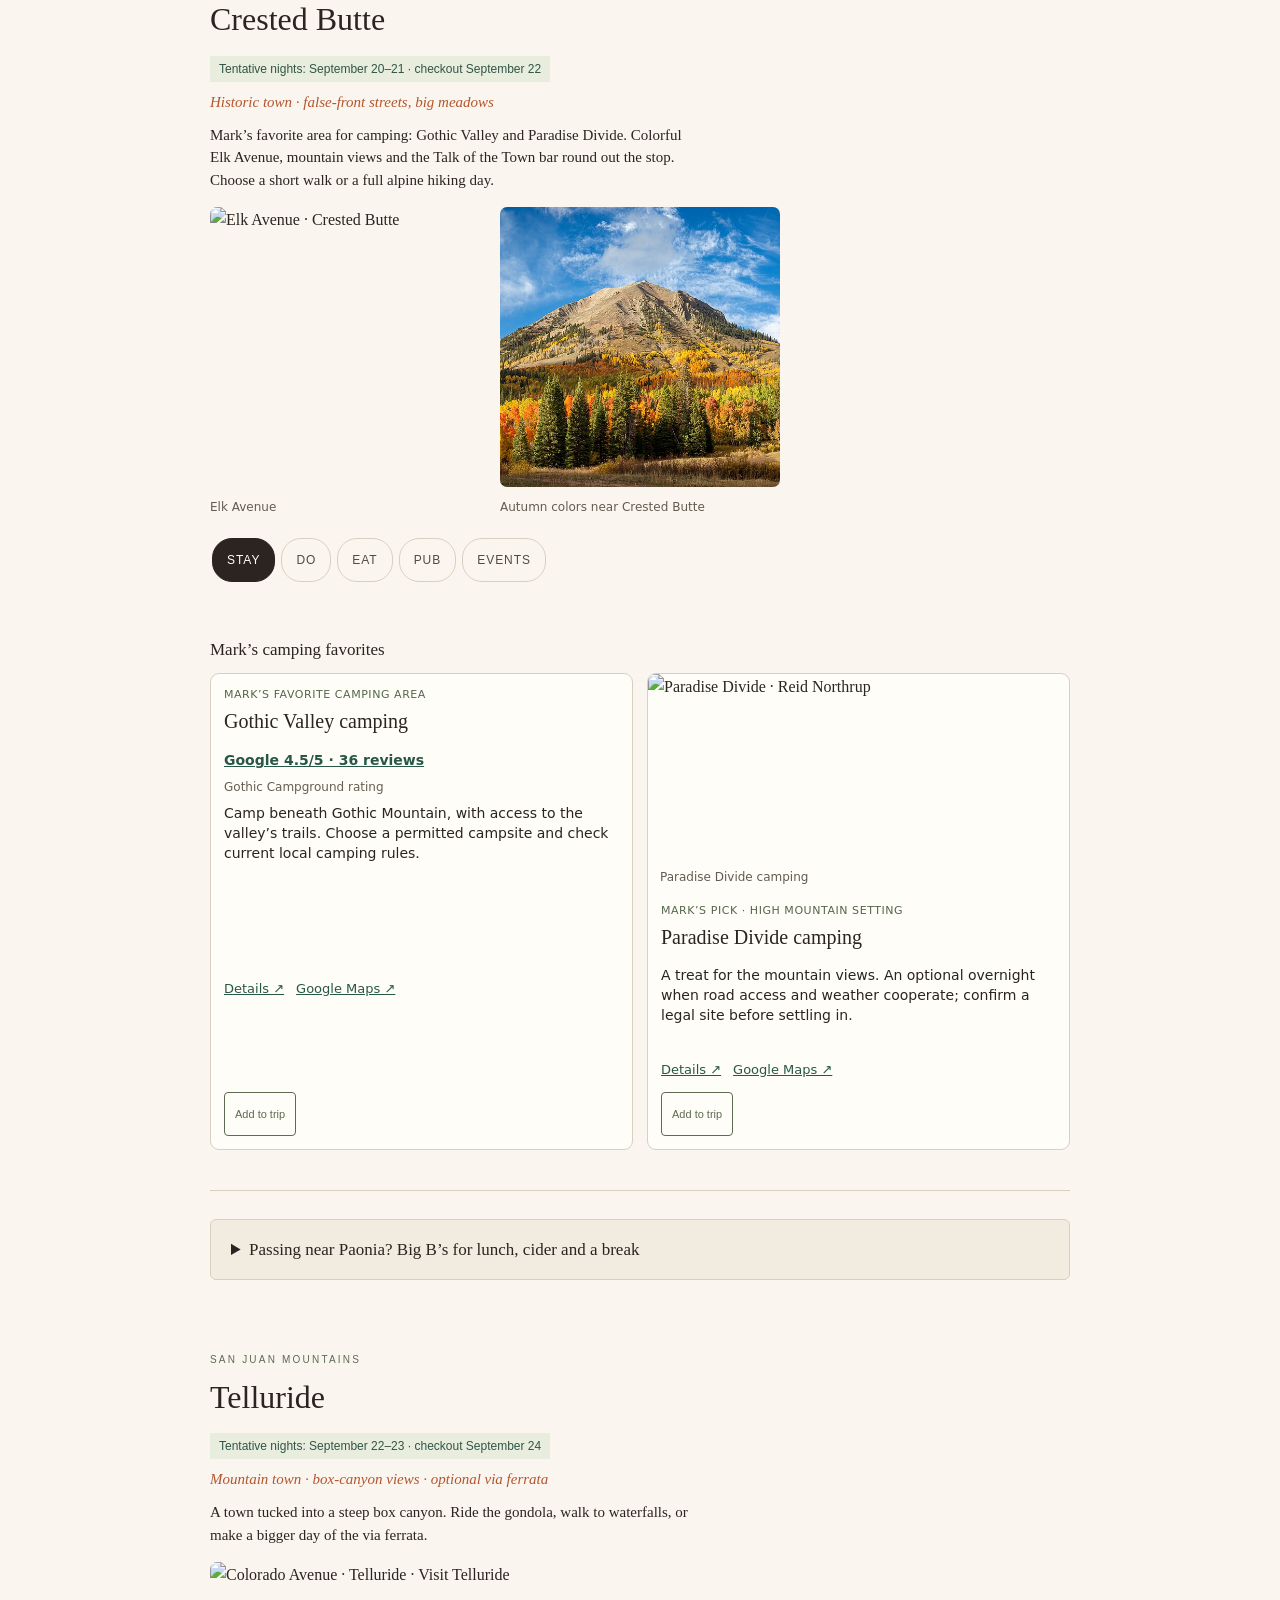
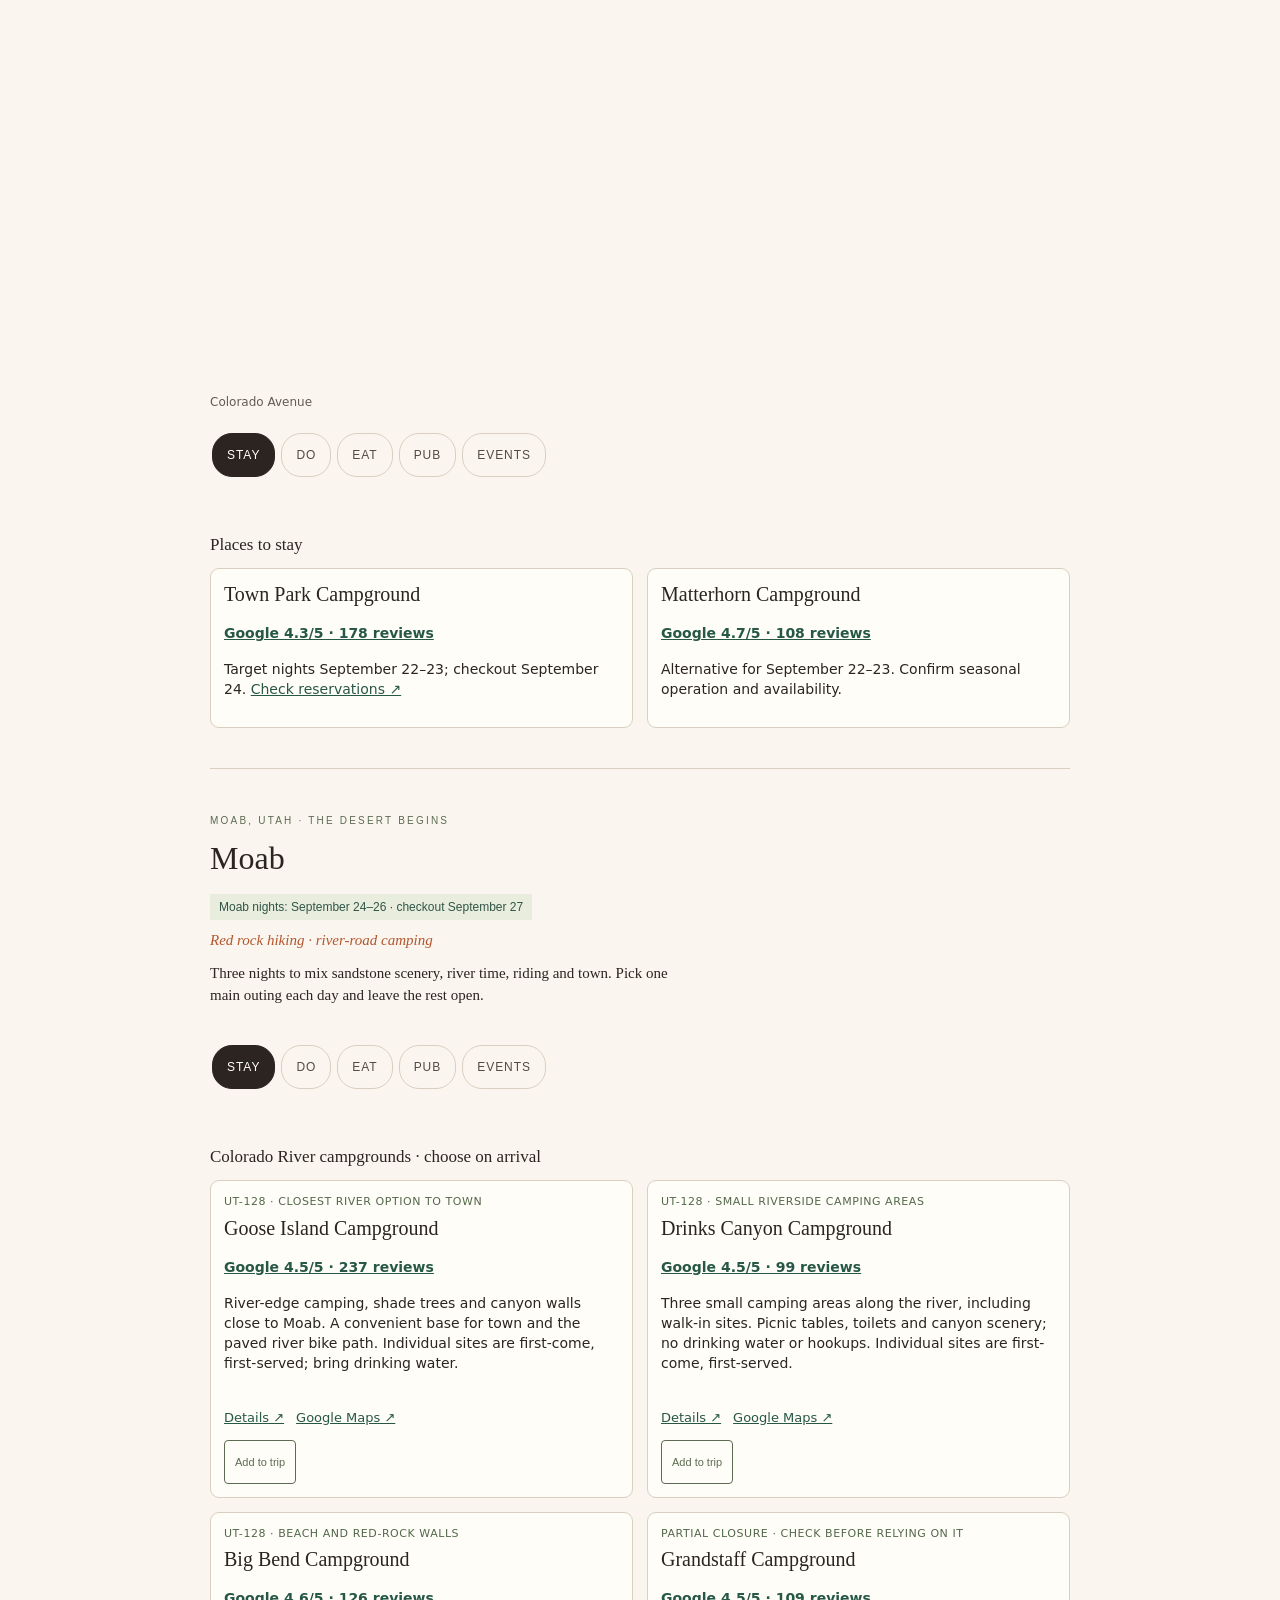
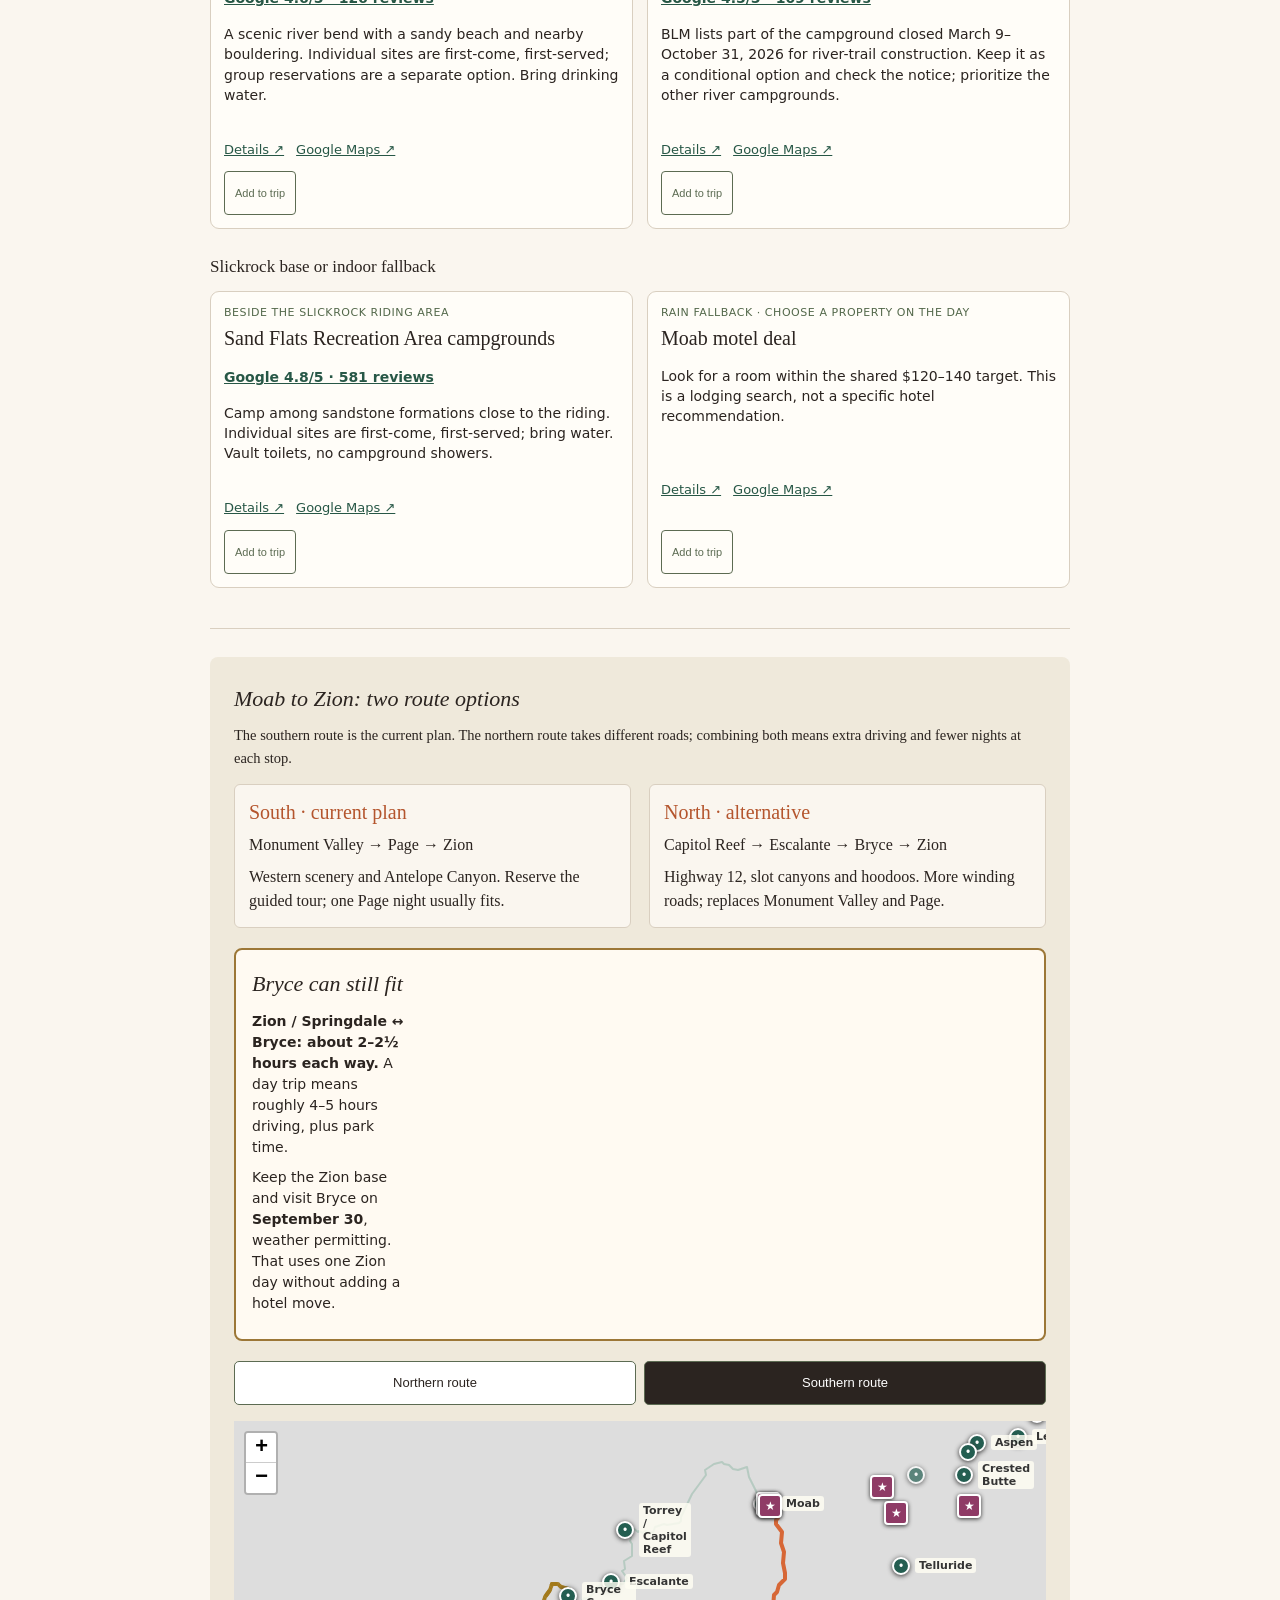
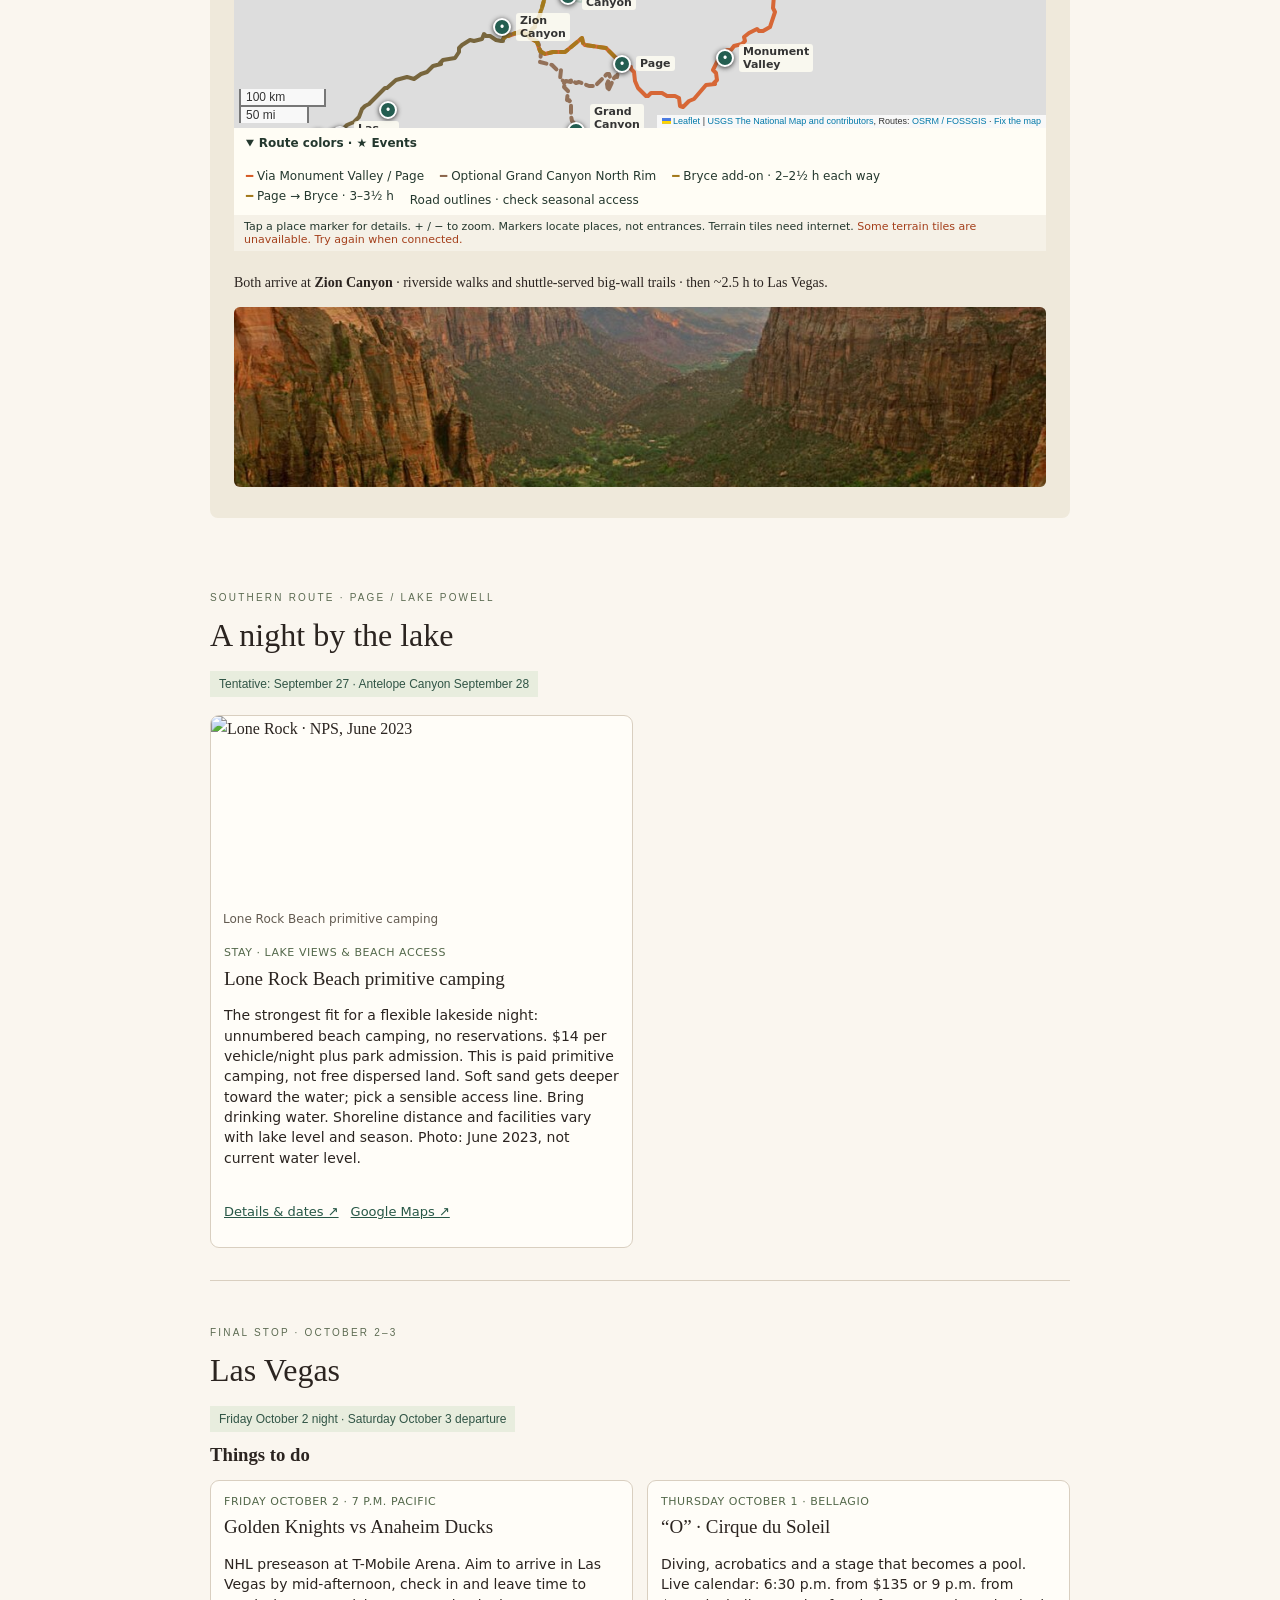
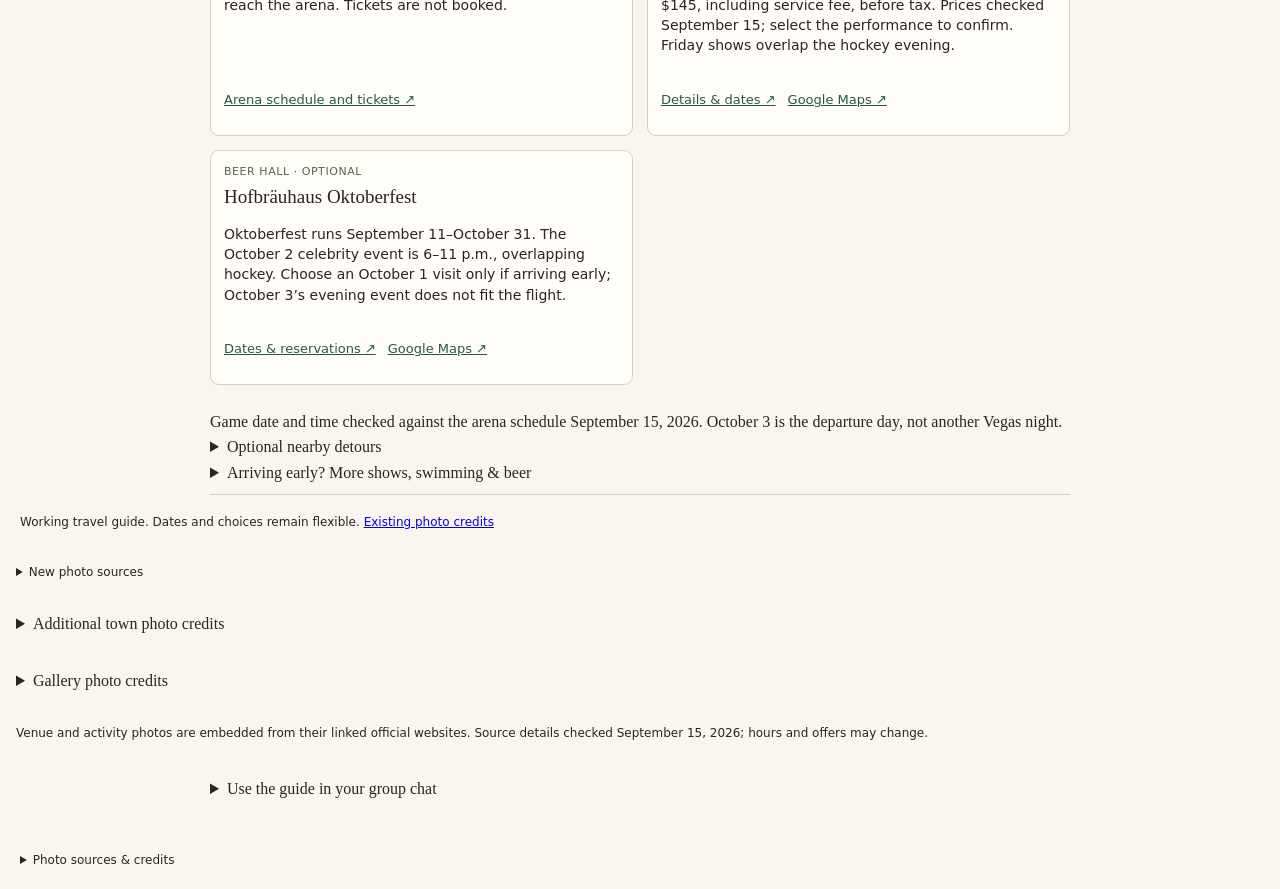
==== commit a7b1221f: "Clarify Utah alternatives and add lake camping, football and Vegas options" ====
--- a/guide/index.html
+++ b/guide/index.html
@@ -71,8 +71,8 @@
 <div class="wrap">
 
 <div class="mapbox" style="margin:24px 0"><h3>The route at a glance</h3><p>Denver airport → Breckenridge/Frisco area → Colorado options → Moab → two desert routes → Zion → Las Vegas.</p><iframe id="overview-map" title="Trip overview and route alternatives" src="terrain.html?scope=overview" style="width:100%;height:460px;border:0"></iframe></div>
-<div class="route-note"><b>A flexible shortlist.</b> Start around Breckenridge, Frisco, Silverthorne and Dillon Reservoir. Camp when the weather suits; use a hostel or a good lodging deal otherwise. Las Vegas is the final night, October 2–3, anchored by the NHL game on October 2. Arrive October 1 only if choosing an extra evening for Cirque. Short hikes, sightseeing and food are the default; longer hikes and rides stay optional.</div>
-<section class="branch" id="vegas-anchor"><h3>Las Vegas: hockey first, Cirque optional</h3><div class="card-row"><article class="discovery-card"><div class="card-body"><div class="card-kind">Friday October 2 · 7 p.m. Pacific</div><h4>Golden Knights vs Anaheim Ducks</h4><p>NHL preseason at T-Mobile Arena. Aim to arrive in Las Vegas by mid-afternoon, check in and leave time to reach the arena. Tickets are not booked.</p><div class="card-links"><a href="https://www.t-mobilearena.com/events/all" target="_blank" rel="noopener">Arena schedule and tickets ↗</a></div></div></article><article class="discovery-card"><div class="card-body"><div class="card-kind">Optional · Thursday October 1</div><h4>Cirque du Soleil</h4><p>If a show appeals, use the flexible October 1 night for an earlier Vegas arrival. Check a specific performance before changing lodging. Do not squeeze a show around the hockey game.</p><div class="card-links"><a href="https://www.cirquedusoleil.com/o/buy-tickets" target="_blank" rel="noopener">O at Bellagio: dates and tickets ↗</a></div></div></article></div><p>Game date and time checked against the arena schedule September 15, 2026. October 3 is the departure day, not another Vegas night.</p></section><section class="branch" id="tentative-dates"><h3>Tentative dates · September 19–October 3</h3><p>A working schedule for checking reservations, not a locked itinerary. Nights below mean the dates spent sleeping at each stop; checkout is the next morning.</p><div id="date-list" class="date-list"></div><details><summary>Reservations to check first</summary><div class="item"><h4>Difficult Campground, Aspen</h4><p id="aspen-booking"></p><p>If Aspen is selected and a campsite matters, check now. Live availability and the operating calendar have not been checked. <a href="https://www.recreation.gov/camping/campgrounds/231880" target="_blank" rel="noopener">Check campground ↗</a></p><p>Maroon Bells parking or shuttle access is a separate reservation; aim for September 21, or September 20 afternoon if continuing to Crested Butte the next day.</p></div><div class="item"><h4>Telluride Town Park Campground</h4><p><b>Check in September 22; check out September 24. Two nights: September 22 and 23.</b></p><p>Worth checking now if staying in town is a priority. The 2026 season runs through October 4 and this booking window is already open. Availability has not been checked. <a href="https://www.telluride.gov/181/Campground" target="_blank" rel="noopener">Official booking details ↗</a></p><p><a href="https://www.recreation.gov/camping/campgrounds/233902" target="_blank" rel="noopener">Matterhorn Campground</a> is the alternative for the same dates; check its seasonal calendar and available sites.</p></div><div class="item"><h4>Antelope Canyon guided tour</h4><p id="antelope-booking"></p><p>Reserve a specific guided-tour slot after choosing the southern route. Follow the operator’s stated local time and check-in instructions. <a href="https://navajonationparks.org/guided-tour-operators/antelope-canyon-tour-operators./" target="_blank" rel="noopener">Authorized tour operators ↗</a></p></div><p>Peak One Campground stays an arrival decision. No need to investigate availability for this plan.</p></details><p style="font-size:13px;margin-top:12px"><b>Event tradeoff:</b> this schedule leaves Colorado before the September 25 Gunnison Hoedown and September 26 Delta derby. Choosing either as an anchor means revising these dates before booking. Weather and longer stops can also move the middle of the trip.</p><p style="font-size:12px">Reservation policies checked September 15, 2026. No availability or booking is confirmed.</p></section>
+<div class="route-note"><b>A flexible shortlist.</b> Start around Breckenridge, Frisco, Silverthorne and Dillon Reservoir. Camp when the weather suits; use a hostel or a good lodging deal otherwise. Las Vegas is the final night, October 2–3, anchored by the NHL game on October 2. Arrive October 1 only if choosing an extra evening for Cirque du Soleil. Short hikes, sightseeing and food are the default; longer hikes and rides stay optional.</div>
+<section class="branch" id="vegas-anchor"><h3>Las Vegas: hockey first, Cirque du Soleil optional</h3><div class="card-row"><article class="discovery-card"><div class="card-body"><div class="card-kind">Friday October 2 · 7 p.m. Pacific</div><h4>Golden Knights vs Anaheim Ducks</h4><p>NHL preseason at T-Mobile Arena. Aim to arrive in Las Vegas by mid-afternoon, check in and leave time to reach the arena. Tickets are not booked.</p><div class="card-links"><a href="https://www.t-mobilearena.com/events/all" target="_blank" rel="noopener">Arena schedule and tickets ↗</a></div></div></article><article class="discovery-card"><div class="card-body"><div class="card-kind">Optional · Thursday October 1</div><h4>Cirque du Soleil</h4><p>If a show appeals, use the flexible October 1 night for an earlier Vegas arrival. Check a specific performance before changing lodging. Do not squeeze a show around the hockey game.</p><div class="card-links"><a href="https://www.cirquedusoleil.com/o/buy-tickets" target="_blank" rel="noopener">O at Bellagio: dates and tickets ↗</a></div></div></article></div><p>Game date and time checked against the arena schedule September 15, 2026. October 3 is the departure day, not another Vegas night.</p></section><section class="branch" id="tentative-dates"><h3>Tentative dates · September 19–October 3</h3><p>A working schedule for checking reservations, not a locked itinerary. Nights below mean the dates spent sleeping at each stop; checkout is the next morning.</p><div id="date-list" class="date-list"></div><details><summary>Reservations to check first</summary><div class="item"><h4>Difficult Campground, Aspen</h4><p id="aspen-booking"></p><p>If Aspen is selected and a campsite matters, check now. Live availability and the operating calendar have not been checked. <a href="https://www.recreation.gov/camping/campgrounds/231880" target="_blank" rel="noopener">Check campground ↗</a></p><p>Maroon Bells parking or shuttle access is a separate reservation; aim for September 21, or September 20 afternoon if continuing to Crested Butte the next day.</p></div><div class="item"><h4>Telluride Town Park Campground</h4><p><b>Check in September 22; check out September 24. Two nights: September 22 and 23.</b></p><p>Worth checking now if staying in town is a priority. The 2026 season runs through October 4 and this booking window is already open. Availability has not been checked. <a href="https://www.telluride.gov/181/Campground" target="_blank" rel="noopener">Official booking details ↗</a></p><p><a href="https://www.recreation.gov/camping/campgrounds/233902" target="_blank" rel="noopener">Matterhorn Campground</a> is the alternative for the same dates; check its seasonal calendar and available sites.</p></div><div class="item"><h4>Antelope Canyon guided tour</h4><p id="antelope-booking"></p><p>Reserve a specific guided-tour slot after choosing the southern route. Follow the operator’s stated local time and check-in instructions. <a href="https://navajonationparks.org/guided-tour-operators/antelope-canyon-tour-operators./" target="_blank" rel="noopener">Authorized tour operators ↗</a></p></div><p>Peak One Campground stays an arrival decision. No need to investigate availability for this plan.</p></details><p style="font-size:13px;margin-top:12px"><b>Event tradeoff:</b> this schedule leaves Colorado before the September 25 Gunnison Hoedown and September 26 Delta derby. Choosing either as an anchor means revising these dates before booking. Weather and longer stops can also move the middle of the trip.</p><p style="font-size:12px">Reservation policies checked September 15, 2026. No availability or booking is confirmed.</p></section>
 <!-- FRISCO -->
 <section class="loc" data-loc="Breckenridge/Frisco area">
   <div class="region">First stop · Summit County</div>
@@ -263,12 +263,12 @@
   };
 });
 </script>
-<aside style="padding:20px;font:12px system-ui">Working travel guide. Dates and choices remain flexible. <a href="../credits.html" target="_blank">Existing photo credits</a></aside><details style="padding:16px;font:12px system-ui"><summary>New photo sources</summary><p>Aspen downtown, Daniel Case, August 2010. <a href="https://commons.wikimedia.org/wiki/File:Downtown_Aspen,_CO,_with_view_to_ski_slopes.jpg">Source</a> · <a href="https://creativecommons.org/licenses/by-sa/3.0/">CC BY-SA 3.0</a>.</p><p>Crested Butte area autumn landscape, Ron Raffety, September 30, 2025. This is the surrounding landscape, not downtown. <a href="https://commons.wikimedia.org/wiki/File:Crested_Butte,_Colorado_2025.jpg">Source</a> · <a href="https://creativecommons.org/licenses/by-sa/4.0/">CC BY-SA 4.0</a>. Photos displayed with responsive cropping.</p><p>Big B’s picnic and swings garden: image embedded from <a href="https://www.bigbs.com/">Big B’s official website</a>, © Big B’s Fruit Co. Public reuse rights not confirmed.</p></details><script>
+<aside style="padding:20px;font:12px system-ui">Working travel guide. Dates and choices remain flexible. <a href="../index.html#credits" target="_blank">Existing photo credits</a></aside><details style="padding:16px;font:12px system-ui"><summary>New photo sources</summary><p>Aspen downtown, Daniel Case, August 2010. <a href="https://commons.wikimedia.org/wiki/File:Downtown_Aspen,_CO,_with_view_to_ski_slopes.jpg">Source</a> · <a href="https://creativecommons.org/licenses/by-sa/3.0/">CC BY-SA 3.0</a>.</p><p>Crested Butte area autumn landscape, Ron Raffety, September 30, 2025. This is the surrounding landscape, not downtown. <a href="https://commons.wikimedia.org/wiki/File:Crested_Butte,_Colorado_2025.jpg">Source</a> · <a href="https://creativecommons.org/licenses/by-sa/4.0/">CC BY-SA 4.0</a>. Photos displayed with responsive cropping.</p><p>Big B’s picnic and swings garden: image embedded from <a href="https://www.bigbs.com/">Big B’s official website</a>, © Big B’s Fruit Co. Public reuse rights not confirmed.</p></details><script>
 let co='compare',desert='compare';function updateOverview(){document.getElementById('overview-map').src='terrain.html?scope=overview&co='+co+'&desert='+desert}
 document.querySelectorAll('[data-colorado]').forEach(b=>b.onclick=()=>{co=b.dataset.colorado;document.querySelectorAll('[data-colorado]').forEach(x=>x.setAttribute('aria-pressed',x===b));document.querySelectorAll('[data-option]').forEach(x=>x.hidden=co!=='compare'&&co!=='both'&&x.dataset.option!==co);document.getElementById('colorado-map').src='terrain.html?scope=colorado&choice='+co;document.getElementById('colorado-status').textContent={aspen:'Aspen selected; Crested Butte chapter hidden.',cb:'Crested Butte selected; Aspen chapter hidden.',both:'Both selected. Allow more Colorado time.',compare:'All options shown. Nothing chosen yet.'}[co];updateOverview()});
 document.querySelectorAll('[data-desert]').forEach(b=>b.onclick=()=>{desert=b.dataset.desert;document.querySelectorAll('[data-desert]').forEach(x=>x.setAttribute('aria-pressed',x===b));document.getElementById('desert-map').src='terrain.html?scope=desert&choice='+desert;updateOverview()});
 </script><script>document.querySelectorAll('.optional-stop .tabs button').forEach(b=>{if(b.textContent==='Eat')b.click()});</script><details style="padding:16px"><summary>Additional town photo credits</summary><p><a href="https://commons.wikimedia.org/wiki/File:Downtown_Leadville.JPG">Downtown Leadville.JPG</a> · <a href="//commons.wikimedia.org/w/index.php?title=User:Marjiranes&amp;action=edit&amp;redlink=1" class="new" title="User:Marjiranes (page does not exist)">MarjiRanes</a> · <a href="https://creativecommons.org/licenses/by-sa/4.0">CC BY-SA 4.0</a>. Display crop.</p><p><a href="https://commons.wikimedia.org/wiki/File:Breckenridge_Main_Street.jpg">Breckenridge Main Street.jpg</a> · <a href="//commons.wikimedia.org/w/index.php?title=User:Av9&amp;action=edit&amp;redlink=1" class="new" title="User:Av9 (page does not exist)">Av9</a> · <a href="https://creativecommons.org/licenses/by-sa/3.0">CC BY-SA 3.0</a>. Display crop.</p><p><a href="https://commons.wikimedia.org/wiki/File:Moab,_Utah_downtown.jpg">Moab, Utah downtown.jpg</a> · <a href="//commons.wikimedia.org/wiki/User:Quintin_Soloviev" title="User:Quintin Soloviev">Quintin Soloviev</a> · <a href="https://creativecommons.org/licenses/by/4.0">CC BY 4.0</a>. Display crop.</p></details><script>
-function renderDates(){const c=typeof co==='string'?co:'compare',d=typeof desert==='string'?desert:'compare';const colorado=c==='both'?'Sep 20 Aspen; Sep 21 Crested Butte':c==='aspen'?'Sep 20–21 · Aspen':c==='cb'?'Sep 20–21 · Crested Butte':'Sep 20–21 · Aspen OR Crested Butte; both splits the two nights';const rows=[['Sep 19 · 1 night','Breckenridge/Frisco area; optional farther-west first night'],[colorado,'Colorado choice · leave for Telluride Sep 22'],['Sep 22–23 · 2 nights','Telluride · leave Sep 24'],['Sep 24–26 · 3 nights','Moab · leave Sep 27'],['Sep 27–28 · route choice',d==='south'?'Sep 27: Monument Valley en route, one Page overnight. Sep 28: Antelope tour, then Bryce overnight or continue to Zion':d==='north'?'Capitol Reef / Escalante / Bryce; choose overnight bases':'Northern OR southern desert route'],['Sep 29–30 · 2 nights','Zion base; arrive Sep 28 if skipping Bryce'],['Oct 1 · flexible night','Extra park time, or early Vegas arrival for optional Cirque. Keep this night uncommitted'],['Fri Oct 2 · Vegas night','Golden Knights vs Anaheim, 7 p.m. · Oct 3 flight at 19:20']];document.getElementById('date-list').innerHTML=rows.map(r=>'<div class="date-row"><b>'+r[0]+'</b>'+r[1]+'</div>').join('');document.getElementById('aspen-booking').textContent=c==='cb'?'Not needed for the Crested Butte-only choice.':c==='both'?'Both-town choice: check in September 20, check out September 21. One night.':'Aspen-only choice: check in September 20, check out September 22. Two nights. If choosing both towns instead, shorten to one night.';document.getElementById('antelope-booking').textContent=d==='north'?'Not included on the northern route.':'Tentative September 28, ideally after sleeping in the Page area September 27. One Page overnight is the default. Continue after the tour; a second night is optional, not required.';const dates={'Breckenridge/Frisco area':'Tentative night: September 19','Leadville / Twin Lakes':'Passing stop: September 20; September 19 if continuing after pickup','Aspen':c==='both'?'Tentative night: September 20 · checkout September 21':'Tentative nights: September 20–21 · checkout September 22','Crested Butte':c==='both'?'Tentative night: September 21 · checkout September 22':'Tentative nights: September 20–21 · checkout September 22','Telluride':'Tentative nights: September 22–23 · checkout September 24','Corona Arch':'Moab nights: September 24–26 · checkout September 27'};document.querySelectorAll('section.loc[data-loc]').forEach(el=>{let t=dates[el.dataset.loc];if(!t)return;let tag=el.querySelector('.visit-date');if(!tag){tag=document.createElement('p');tag.className='visit-date';el.querySelector('h2').after(tag);}tag.textContent=t;});}
+function renderDates(){const c=typeof co==='string'?co:'compare',d=typeof desert==='string'?desert:'compare';const colorado=c==='both'?'Sep 20 Aspen; Sep 21 Crested Butte':c==='aspen'?'Sep 20–21 · Aspen':c==='cb'?'Sep 20–21 · Crested Butte':'Sep 20–21 · Aspen OR Crested Butte; both splits the two nights';const rows=[['Sep 19 · 1 night','Breckenridge/Frisco area; optional farther-west first night'],[colorado,'Colorado choice · leave for Telluride Sep 22'],['Sep 22–23 · 2 nights','Telluride · leave Sep 24'],['Sep 24–26 · 3 nights','Moab · leave Sep 27'],['Sep 27–28 · route choice',d==='south'?'Sep 27: Monument Valley en route, one Page overnight. Sep 28: Antelope tour, then Bryce overnight or continue to Zion':d==='north'?'Capitol Reef / Escalante / Bryce; choose overnight bases':'Northern OR southern desert route'],['Sep 29–30 · 2 nights','Zion base; arrive Sep 28 if skipping Bryce'],['Oct 1 · flexible night','Extra park time, or early Vegas arrival for optional Cirque du Soleil. Keep this night uncommitted'],['Fri Oct 2 · Vegas night','Golden Knights vs Anaheim, 7 p.m. · Oct 3 flight at 19:20']];document.getElementById('date-list').innerHTML=rows.map(r=>'<div class="date-row"><b>'+r[0]+'</b>'+r[1]+'</div>').join('');document.getElementById('aspen-booking').textContent=c==='cb'?'Not needed for the Crested Butte-only choice.':c==='both'?'Both-town choice: check in September 20, check out September 21. One night.':'Aspen-only choice: check in September 20, check out September 22. Two nights. If choosing both towns instead, shorten to one night.';document.getElementById('antelope-booking').textContent=d==='north'?'Not included on the northern route.':'Tentative September 28, ideally after sleeping in the Page area September 27. One Page overnight is the default. Continue after the tour; a second night is optional, not required.';const dates={'Breckenridge/Frisco area':'Tentative night: September 19','Leadville / Twin Lakes':'Passing stop: September 20; September 19 if continuing after pickup','Aspen':c==='both'?'Tentative night: September 20 · checkout September 21':'Tentative nights: September 20–21 · checkout September 22','Crested Butte':c==='both'?'Tentative night: September 21 · checkout September 22':'Tentative nights: September 20–21 · checkout September 22','Telluride':'Tentative nights: September 22–23 · checkout September 24','Corona Arch':'Moab nights: September 24–26 · checkout September 27'};document.querySelectorAll('section.loc[data-loc]').forEach(el=>{let t=dates[el.dataset.loc];if(!t)return;let tag=el.querySelector('.visit-date');if(!tag){tag=document.createElement('p');tag.className='visit-date';el.querySelector('h2').after(tag);}tag.textContent=t;});}
 document.querySelectorAll('[data-colorado],[data-desert]').forEach(b=>b.addEventListener('click',renderDates));renderDates();
-</script><details id="photo-credits" style="padding:16px"><summary>Gallery photo credits</summary><p><a href="https://commons.wikimedia.org/wiki/File:Elk_Avenue,_the_main_street_of_Crested_Butte,_a_town_heavily_populated_during_ski_season_located_high_in_the_Rocky_Mountains_in_Gunnison_County,_Colorado_LCCN2015633515.tif">Elk Avenue in Crested Butte</a> · Carol M. Highsmith · Public domain. Display crop.</p><p><a href="https://commons.wikimedia.org/wiki/File:Gothic_mountain.jpg">Gothic Mountain</a> · Steven Damron from San Francisco · <a href="https://creativecommons.org/licenses/by/2.0">CC BY 2.0</a>. Display crop.</p><p><a href="https://commons.wikimedia.org/wiki/File:Silver_dollar_saloon_2023.jpg">Silver Dollar Saloon, Leadville</a> · Laurenschneider210 · <a href="https://creativecommons.org/licenses/by-sa/4.0">CC BY-SA 4.0</a>. Display crop.</p><p><a href="https://commons.wikimedia.org/wiki/File:Telluride_Midday_Gondola_View_2025.jpg">Telluride from the gondola</a> · NatalieZavaleta · <a href="https://creativecommons.org/licenses/by-sa/4.0">CC BY-SA 4.0</a>. Display crop.</p><p><a href="https://commons.wikimedia.org/wiki/File:Bridal_Veil_Falls_Telluride_CO3.jpg">Bridal Veil Falls and powerhouse</a> · Terry Foote (talk) · <a href="https://creativecommons.org/licenses/by-sa/3.0">CC BY-SA 3.0</a>. Display crop.</p><p><a href="https://commons.wikimedia.org/wiki/File:A283,_Slickrock_Bike_Trail,_Moab,_Utah,_USA,_2008.JPG">Slickrock Bike Trail, Moab</a> · Brian W. Schaller · <a href="http://artlibre.org/licence/lal/en">FAL</a>. Display crop.</p><p><a href="https://commons.wikimedia.org/wiki/File:Dead_Horse_Point,_Colorado_River.jpg">Dead Horse Point</a> · Clément Bardot · <a href="https://creativecommons.org/licenses/by-sa/3.0">CC BY-SA 3.0</a>. Display crop.</p><p><a href="https://commons.wikimedia.org/wiki/File:Lower_Antelope_Canyon_November_2018_008.jpg">Lower Antelope Canyon</a> · King of Hearts · <a href="https://creativecommons.org/licenses/by-sa/4.0">CC BY-SA 4.0</a>. Display crop.</p><p><a href="https://commons.wikimedia.org/wiki/File:Road_in_Valley_of_Fire.jpg">Valley of Fire</a> · Gzzz · <a href="https://creativecommons.org/licenses/by/4.0">CC BY 4.0</a>. Display crop.</p><p><a href="https://commons.wikimedia.org/wiki/File:Crested_Butte,_Colorado_2025.jpg">Autumn colors near Crested Butte</a> · RON RAFFETY · <a href="https://creativecommons.org/licenses/by-sa/4.0">CC BY-SA 4.0</a>. Display crop.</p><p><a href="https://commons.wikimedia.org/wiki/File:Hoover_Dam_and_Black_Canyon_seen_from_the_Mike_O%27Callaghan%E2%80%93Pat_Tillman_Memorial_Bridge,_panorama,_Arizona%E2%80%93Nevada.jpg">Hoover Dam</a> · Christian David · <a href="https://creativecommons.org/licenses/by-sa/4.0">CC BY-SA 4.0</a>. Display crop.</p></details><p style="padding:16px;font:12px system-ui">Venue and activity photos are embedded from their linked official websites. Source details checked September 15, 2026; hours and offers may change.</p><script src="route-options.js"></script><section class="wrap" style="padding-top:20px;padding-bottom:30px"><details><summary>Use the guide in your group chat</summary><p>Pin the guide link in WhatsApp. Try @Meta AI with a question; if it cannot read the page, paste the trip brief below. A ChatGPT group chat can also use the text or uploaded file.</p><p><button id="copy-brief" style="padding:12px;margin:10px 0">Copy trip brief</button> · <a href="../trip-brief.txt" target="_blank">Open trip brief</a> · <a href="../markdown/" target="_blank">Full guide as text</a></p><p id="copy-status" role="status"></p><p style="font:12px system-ui">Chat answers do not edit this website. Keep a short “decisions so far” message in the group and refresh the brief after major changes.</p></details></section><script>document.getElementById('copy-brief').onclick=async()=>{const s=document.getElementById('copy-status');try{const r=await fetch('../trip-brief.txt');if(!r.ok)throw Error();await navigator.clipboard.writeText(await r.text());s.textContent='Copied. Paste it into your group chat with your question.';}catch(e){s.textContent='Open the trip brief link and copy the text from there.';}};</script><script src="mobile-polish.js"></script><script src="photo-ratings.js"></script><style>.google-rating{display:block;font:600 14px/1.5 system-ui;color:#28594e;margin:8px 0}.rating-scope{display:block;font:12px/1.4 system-ui;color:#655e52}.discovery-card figcaption a{color:inherit}</style><script src="final-polish.js"></script></body>
+</script><details id="photo-credits" style="padding:16px"><summary>Gallery photo credits</summary><p><a href="https://commons.wikimedia.org/wiki/File:Elk_Avenue,_the_main_street_of_Crested_Butte,_a_town_heavily_populated_during_ski_season_located_high_in_the_Rocky_Mountains_in_Gunnison_County,_Colorado_LCCN2015633515.tif">Elk Avenue in Crested Butte</a> · Carol M. Highsmith · Public domain. Display crop.</p><p><a href="https://commons.wikimedia.org/wiki/File:Gothic_mountain.jpg">Gothic Mountain</a> · Steven Damron from San Francisco · <a href="https://creativecommons.org/licenses/by/2.0">CC BY 2.0</a>. Display crop.</p><p><a href="https://commons.wikimedia.org/wiki/File:Silver_dollar_saloon_2023.jpg">Silver Dollar Saloon, Leadville</a> · Laurenschneider210 · <a href="https://creativecommons.org/licenses/by-sa/4.0">CC BY-SA 4.0</a>. Display crop.</p><p><a href="https://commons.wikimedia.org/wiki/File:Telluride_Midday_Gondola_View_2025.jpg">Telluride from the gondola</a> · NatalieZavaleta · <a href="https://creativecommons.org/licenses/by-sa/4.0">CC BY-SA 4.0</a>. Display crop.</p><p><a href="https://commons.wikimedia.org/wiki/File:Bridal_Veil_Falls_Telluride_CO3.jpg">Bridal Veil Falls and powerhouse</a> · Terry Foote (talk) · <a href="https://creativecommons.org/licenses/by-sa/3.0">CC BY-SA 3.0</a>. Display crop.</p><p><a href="https://commons.wikimedia.org/wiki/File:A283,_Slickrock_Bike_Trail,_Moab,_Utah,_USA,_2008.JPG">Slickrock Bike Trail, Moab</a> · Brian W. Schaller · <a href="http://artlibre.org/licence/lal/en">FAL</a>. Display crop.</p><p><a href="https://commons.wikimedia.org/wiki/File:Dead_Horse_Point,_Colorado_River.jpg">Dead Horse Point</a> · Clément Bardot · <a href="https://creativecommons.org/licenses/by-sa/3.0">CC BY-SA 3.0</a>. Display crop.</p><p><a href="https://commons.wikimedia.org/wiki/File:Lower_Antelope_Canyon_November_2018_008.jpg">Lower Antelope Canyon</a> · King of Hearts · <a href="https://creativecommons.org/licenses/by-sa/4.0">CC BY-SA 4.0</a>. Display crop.</p><p><a href="https://commons.wikimedia.org/wiki/File:Road_in_Valley_of_Fire.jpg">Valley of Fire</a> · Gzzz · <a href="https://creativecommons.org/licenses/by/4.0">CC BY 4.0</a>. Display crop.</p><p><a href="https://commons.wikimedia.org/wiki/File:Crested_Butte,_Colorado_2025.jpg">Autumn colors near Crested Butte</a> · RON RAFFETY · <a href="https://creativecommons.org/licenses/by-sa/4.0">CC BY-SA 4.0</a>. Display crop.</p><p><a href="https://commons.wikimedia.org/wiki/File:Hoover_Dam_and_Black_Canyon_seen_from_the_Mike_O%27Callaghan%E2%80%93Pat_Tillman_Memorial_Bridge,_panorama,_Arizona%E2%80%93Nevada.jpg">Hoover Dam</a> · Christian David · <a href="https://creativecommons.org/licenses/by-sa/4.0">CC BY-SA 4.0</a>. Display crop.</p></details><p style="padding:16px;font:12px system-ui">Venue and activity photos are embedded from their linked official websites. Source details checked September 15, 2026; hours and offers may change.</p><script src="route-options.js"></script><section class="wrap" style="padding-top:20px;padding-bottom:30px"><details><summary>Use the guide in your group chat</summary><p>Pin the guide link in WhatsApp. Try @Meta AI with a question; if it cannot read the page, paste the trip brief below. A ChatGPT group chat can also use the text or uploaded file.</p><p><button id="copy-brief" style="padding:12px;margin:10px 0">Copy trip brief</button> · <a href="../trip-brief.txt" target="_blank">Open trip brief</a> · <a href="../guide-text.txt" target="_blank">Full guide as text</a></p><p id="copy-status" role="status"></p><p style="font:12px system-ui">Chat answers do not edit this website. Keep a short “decisions so far” message in the group and refresh the brief after major changes.</p></details></section><script>document.getElementById('copy-brief').onclick=async()=>{const s=document.getElementById('copy-status');try{const r=await fetch('../trip-brief.txt');if(!r.ok)throw Error();await navigator.clipboard.writeText(await r.text());s.textContent='Copied. Paste it into your group chat with your question.';}catch(e){s.textContent='Open the trip brief link and copy the text from there.';}};</script><script src="mobile-polish.js"></script><script src="photo-ratings.js"></script><style>.google-rating{display:block;font:600 14px/1.5 system-ui;color:#28594e;margin:8px 0}.rating-scope{display:block;font:12px/1.4 system-ui;color:#655e52}.discovery-card figcaption a{color:inherit}</style><script src="final-polish.js"></script></body>
 </html>
--- a/guide/final-polish.css
+++ b/guide/final-polish.css
@@ -1 +1,3 @@
 .route-spine{list-style:none;padding:0;margin:14px 0 22px;font:500 16px/1.5 system-ui}.route-spine li{display:flex;gap:10px;padding:3px 0}.route-spine li:before{content:'→';color:#9b4c2d;flex:none}.route-note{font-size:15px}.busy-night{background:#f4e7ce;border-left-color:#a66320}.route-buttons{display:flex;flex-wrap:wrap;align-items:stretch;gap:8px}.route-buttons button{margin:0;min-height:44px;flex:1}.branch .cols{gap:18px}.branch{padding:24px;margin:28px 0}.branch .cols h4{font-size:20px}.branch .cols p{font-size:16px;line-height:1.5}.bryce-option{margin:20px 0;grid-template-columns:160px 1fr}.bryce-option img{height:160px}.compact-credits{padding:20px;font:12px/1.5 system-ui}figcaption{display:block!important;max-width:100%;white-space:nowrap!important;overflow:hidden!important;text-overflow:ellipsis!important;font:12px/1.5 system-ui!important;padding-top:5px}figure{min-width:0}#overview-map{height:650px!important}#colorado-map,#desert-map{height:430px!important}@media(max-width:600px){.route-spine{font-size:15px}.branch{padding:16px}.bryce-option{display:block}.bryce-option>img{display:none}#overview-map{height:530px!important}.route-buttons button{font-size:14px}.photos{gap:8px}.photos figcaption{font-size:11px!important}}
+
+.utah-choice>div{border-left:2px solid #c9b99e;padding-left:12px}.route-or{display:block;color:#9b4c2d;font-size:13px;letter-spacing:.08em;margin:3px 0}.utah-choice strong{display:block;margin-bottom:5px}
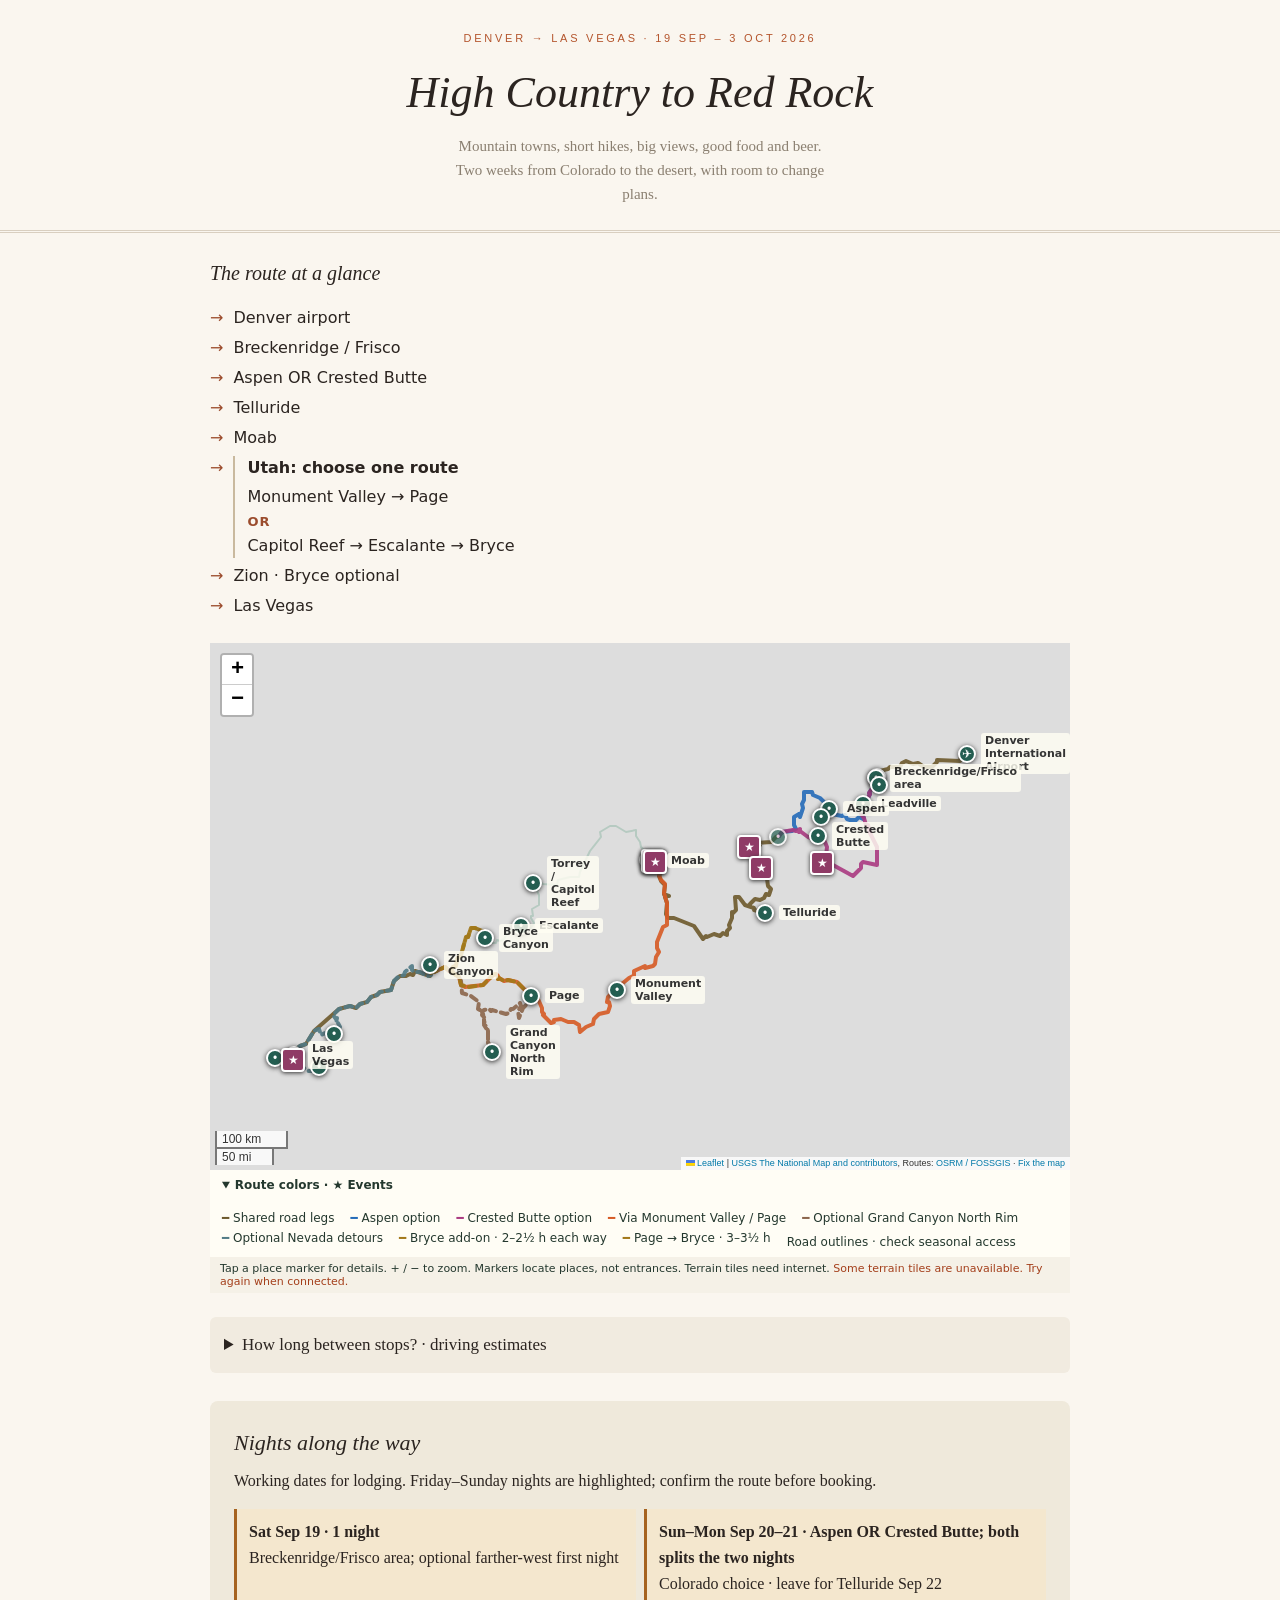
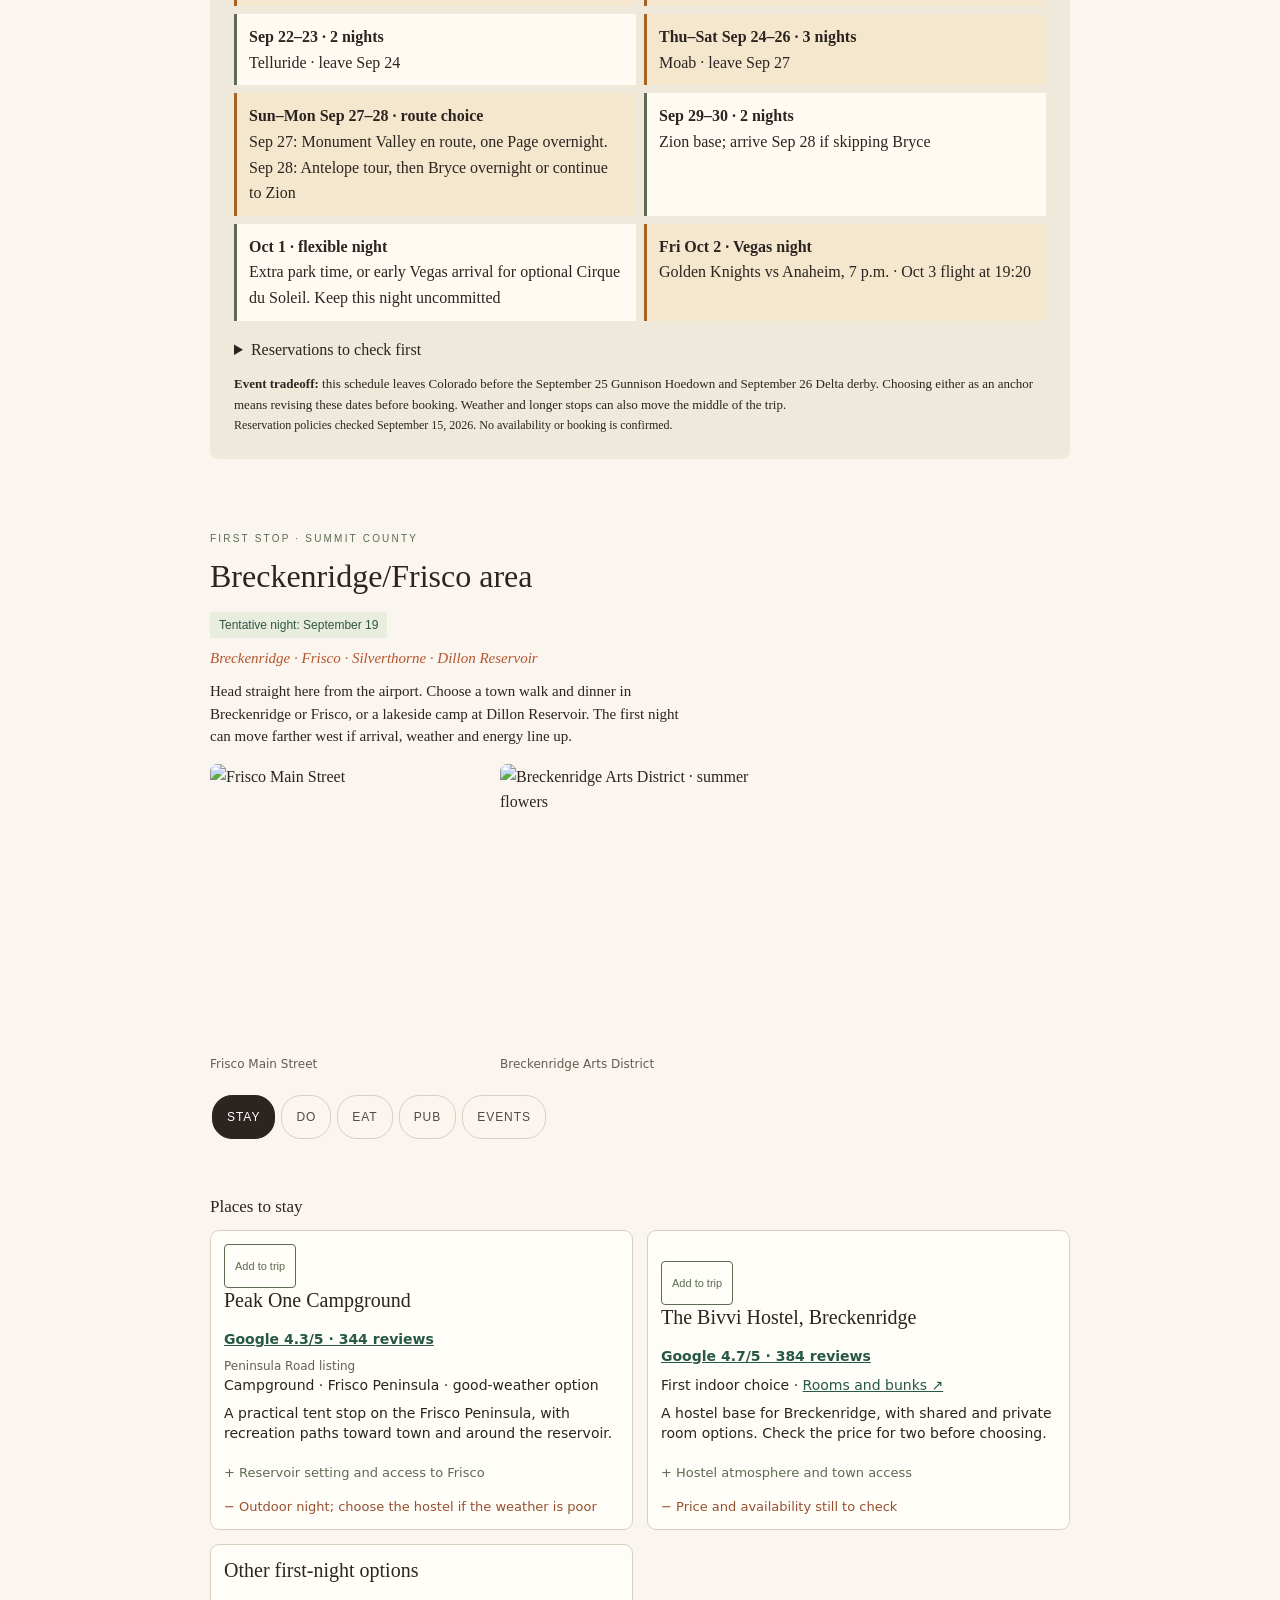
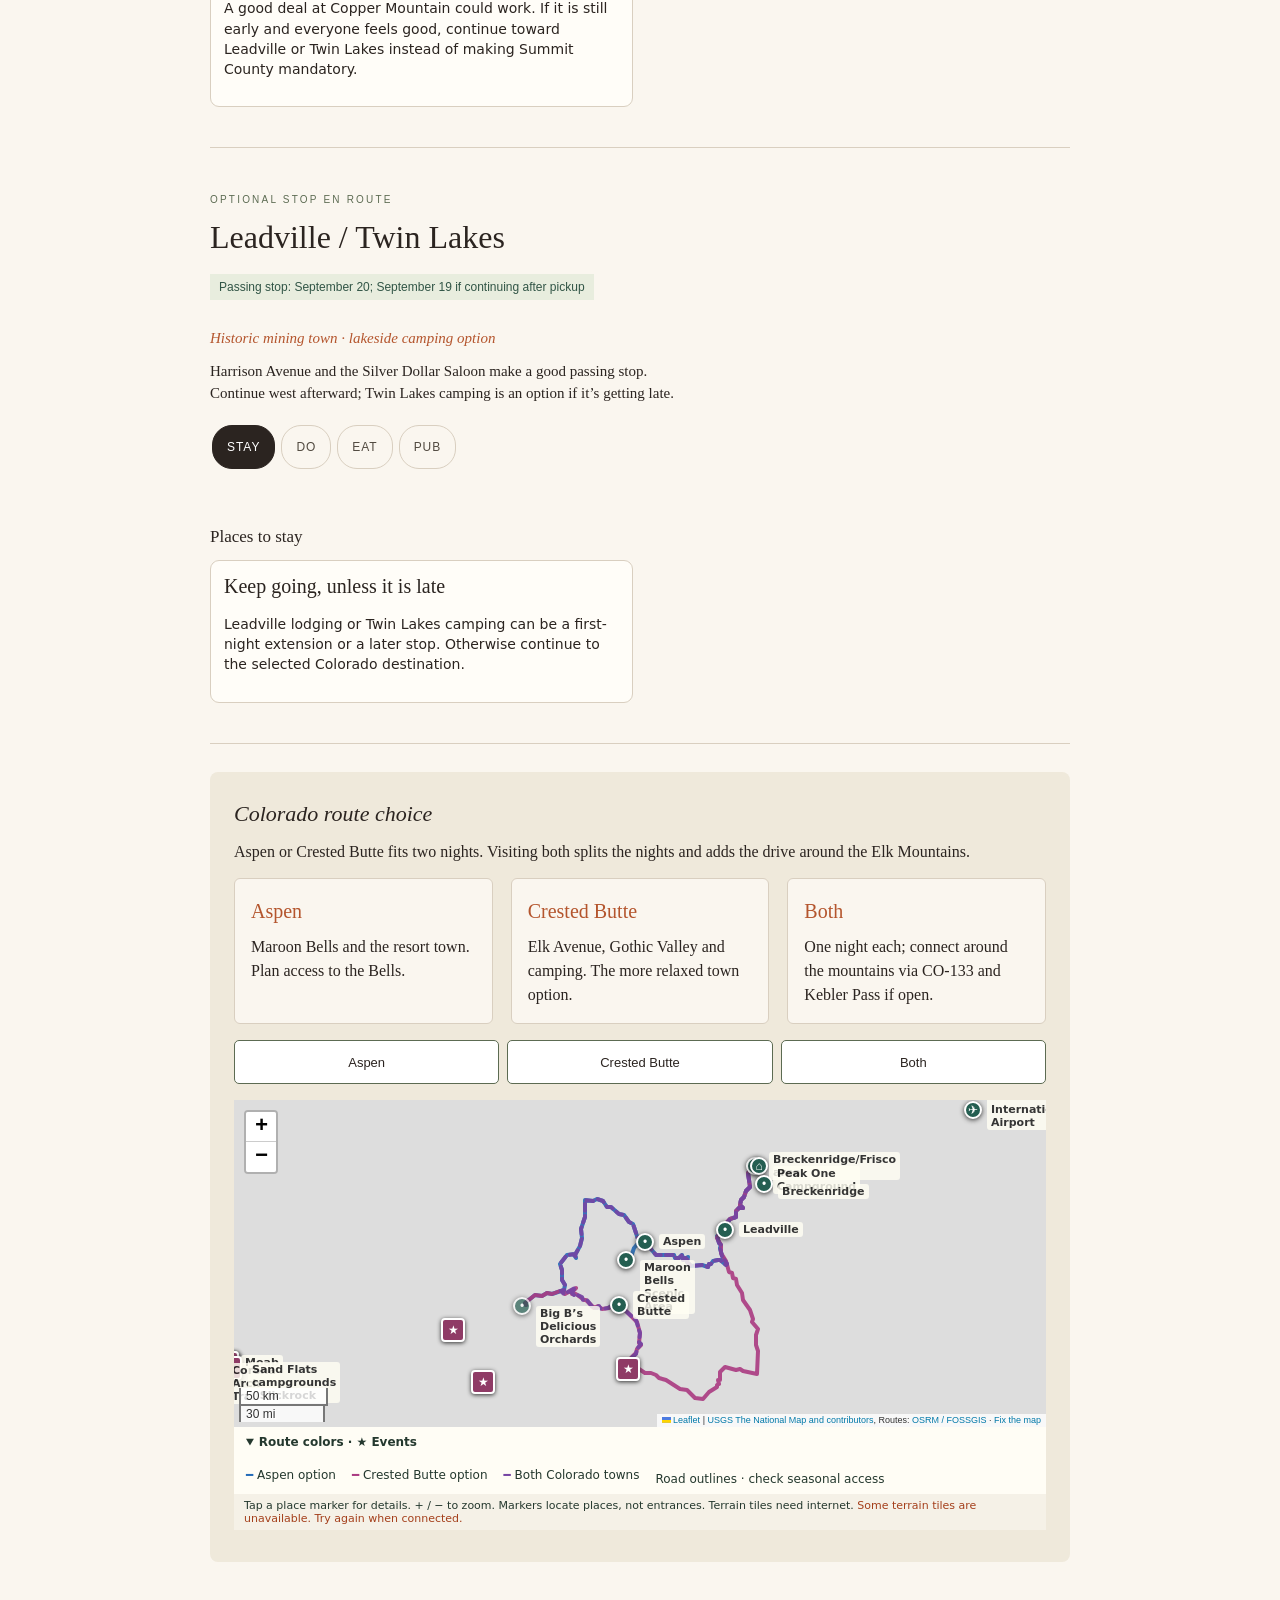
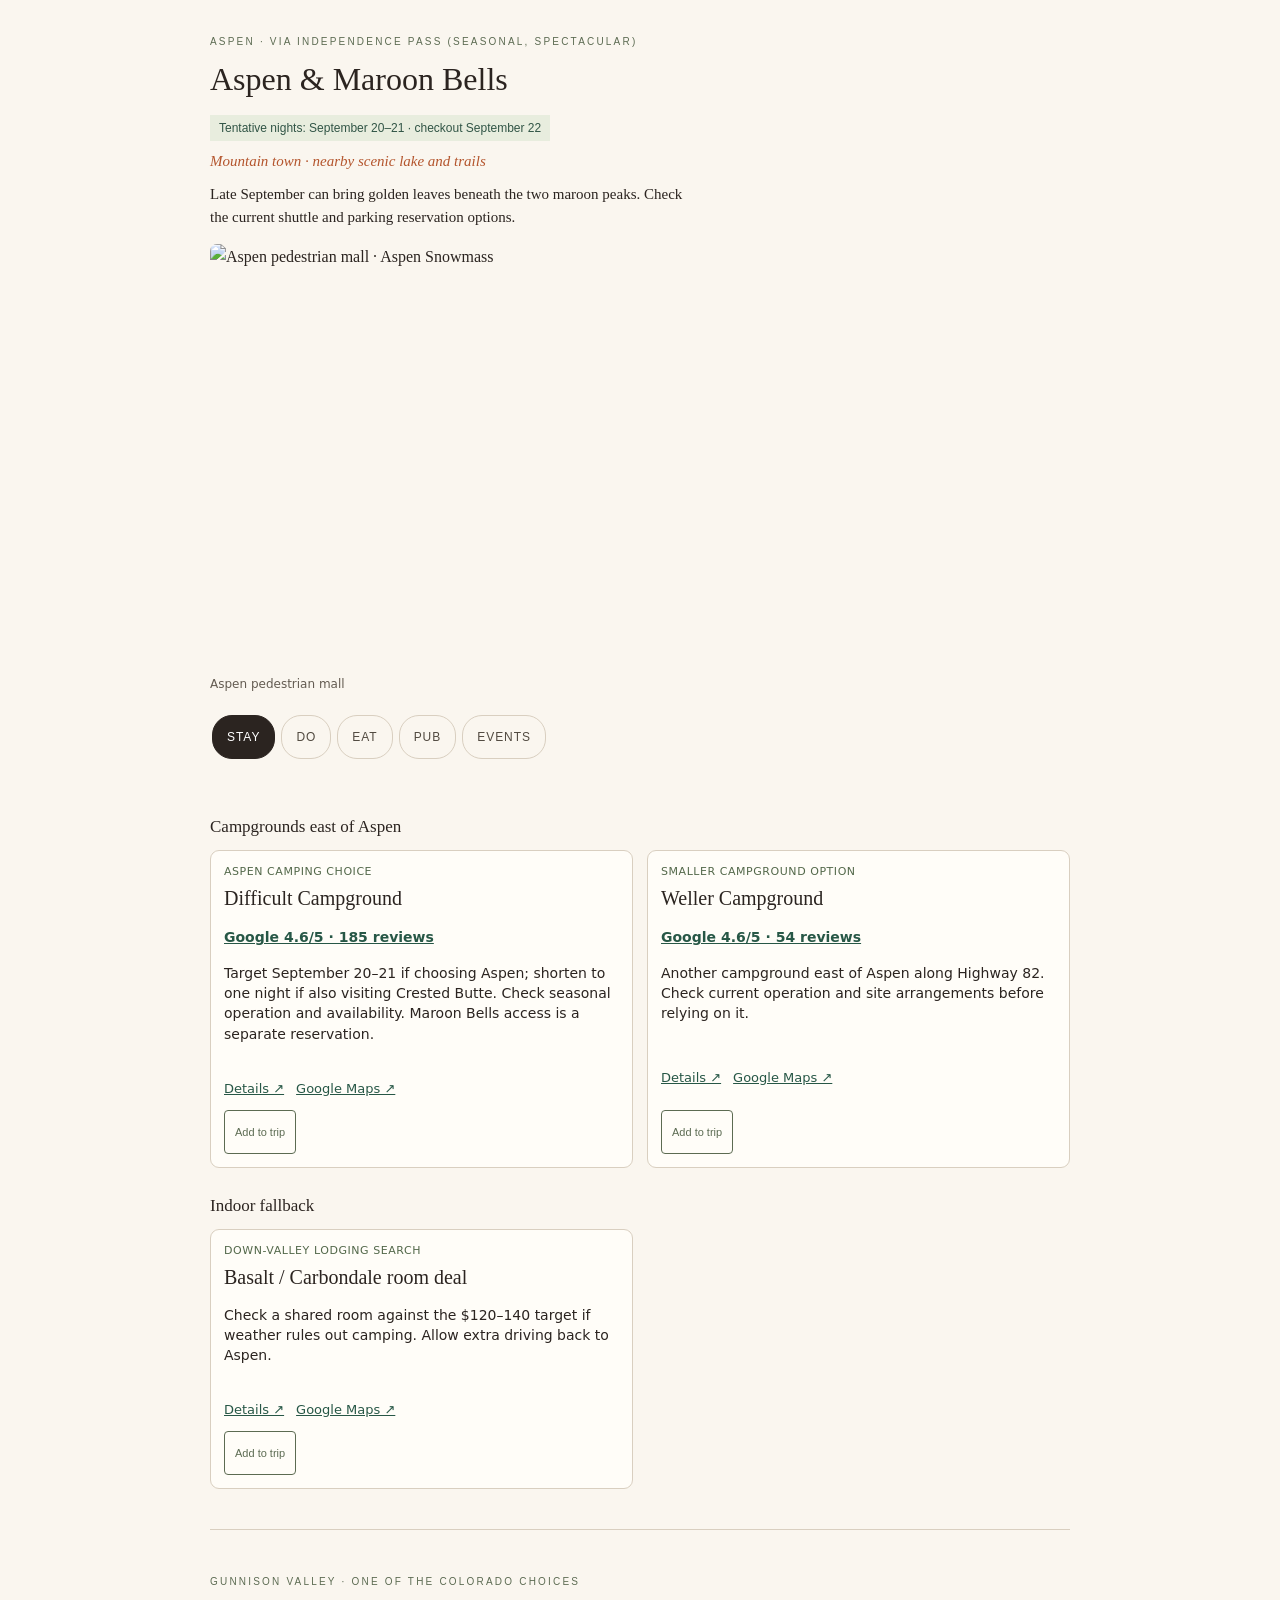
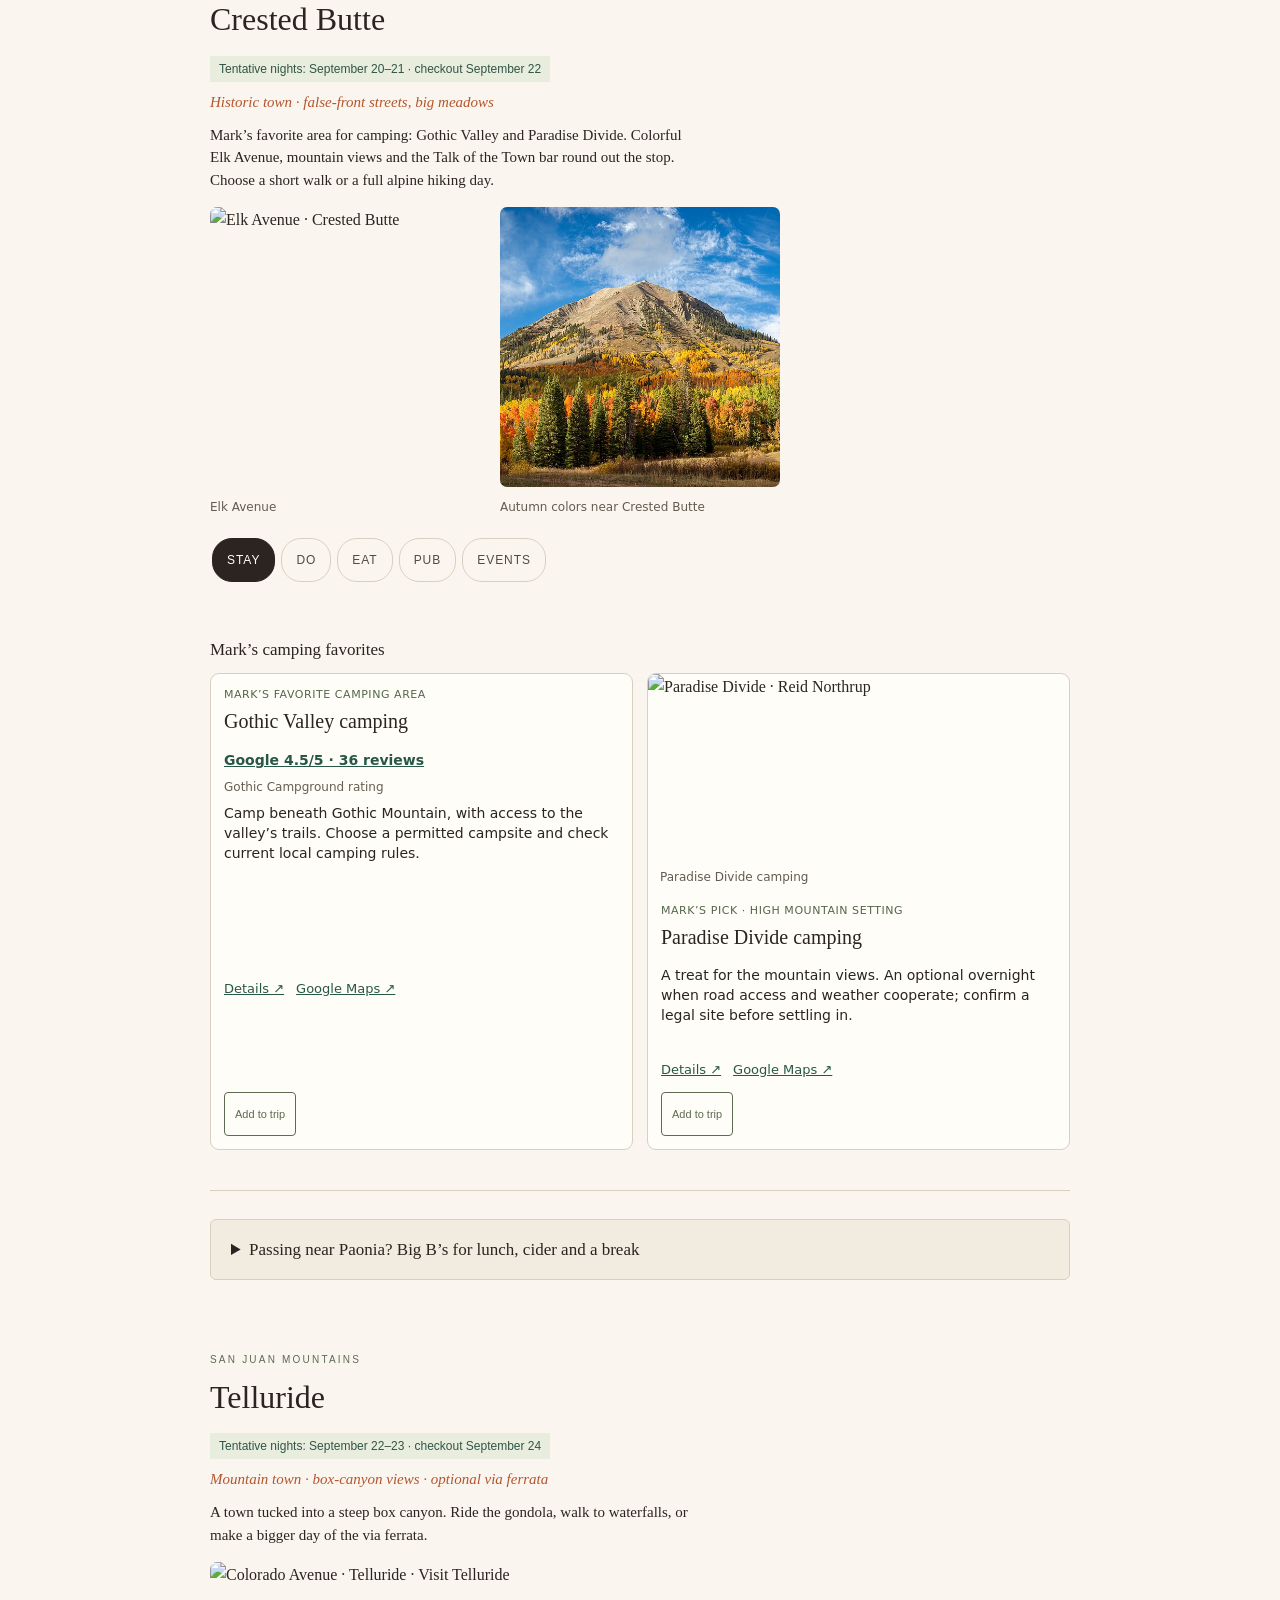
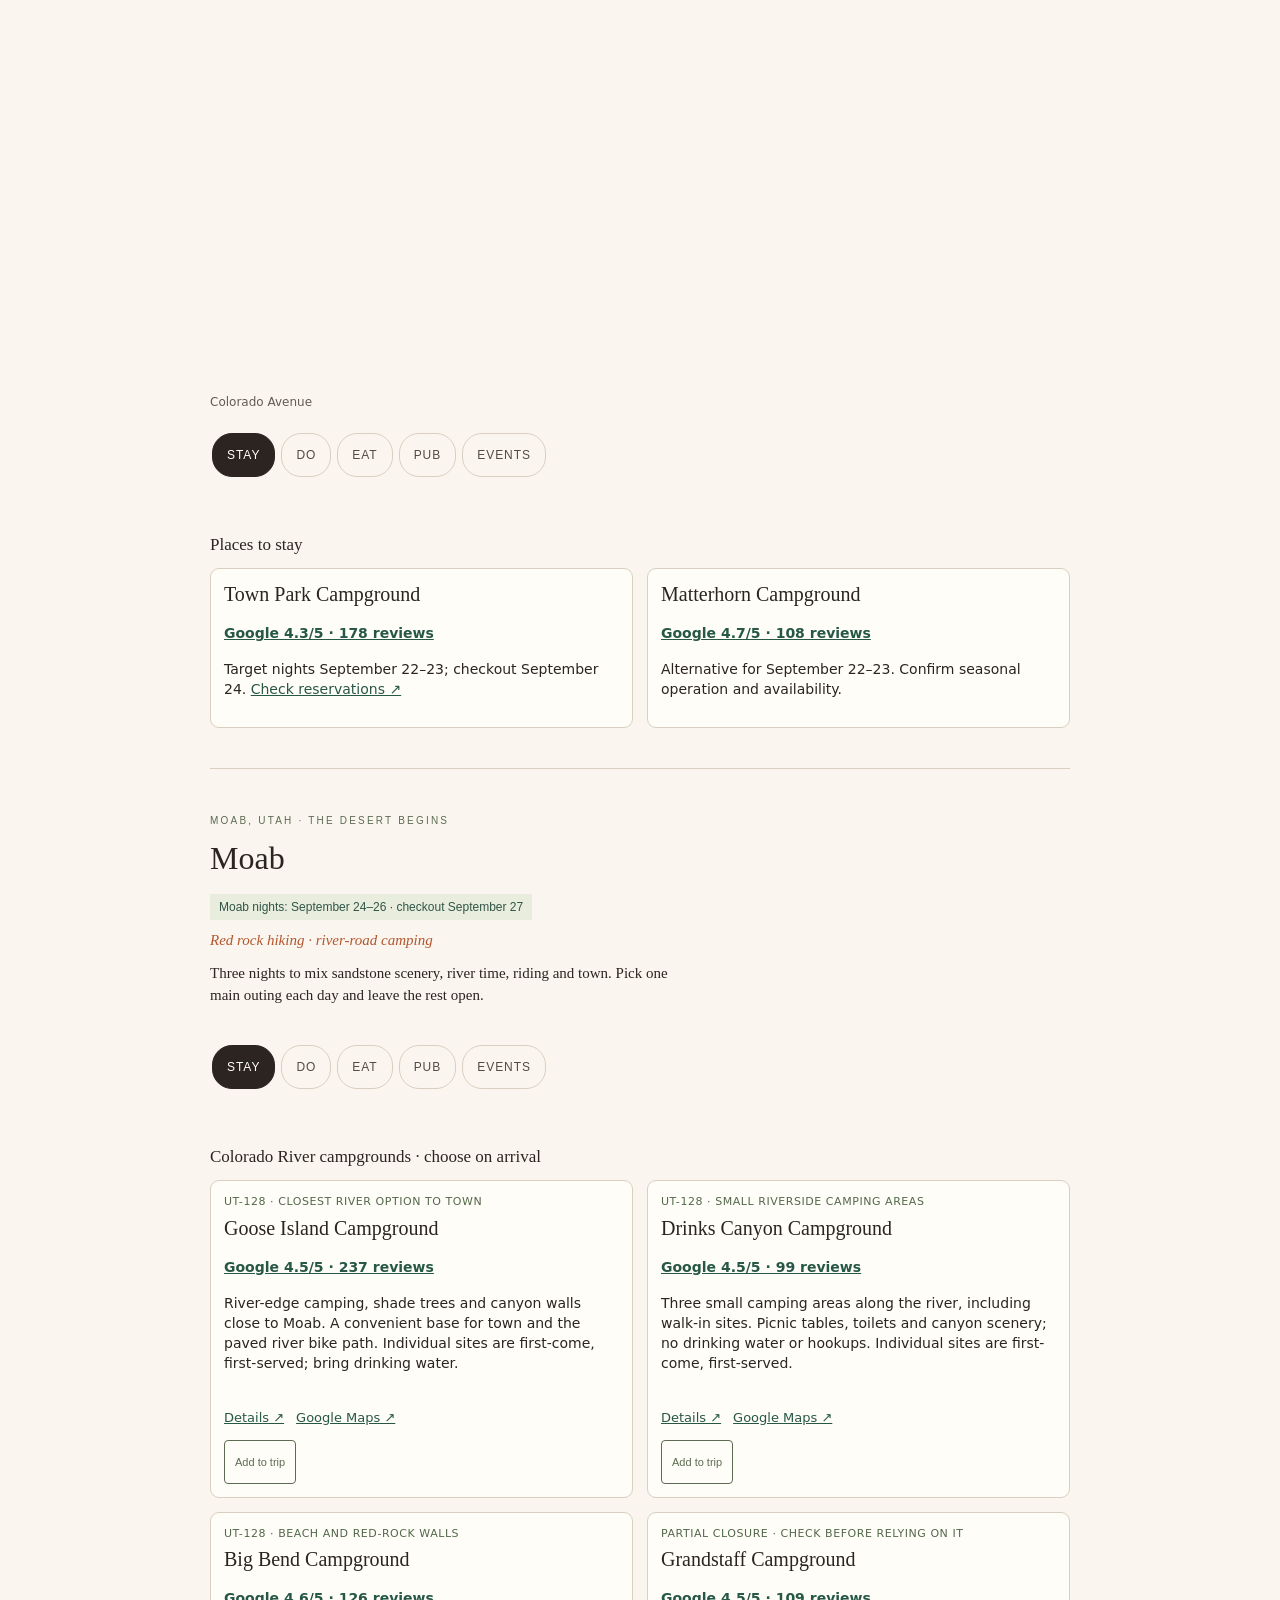
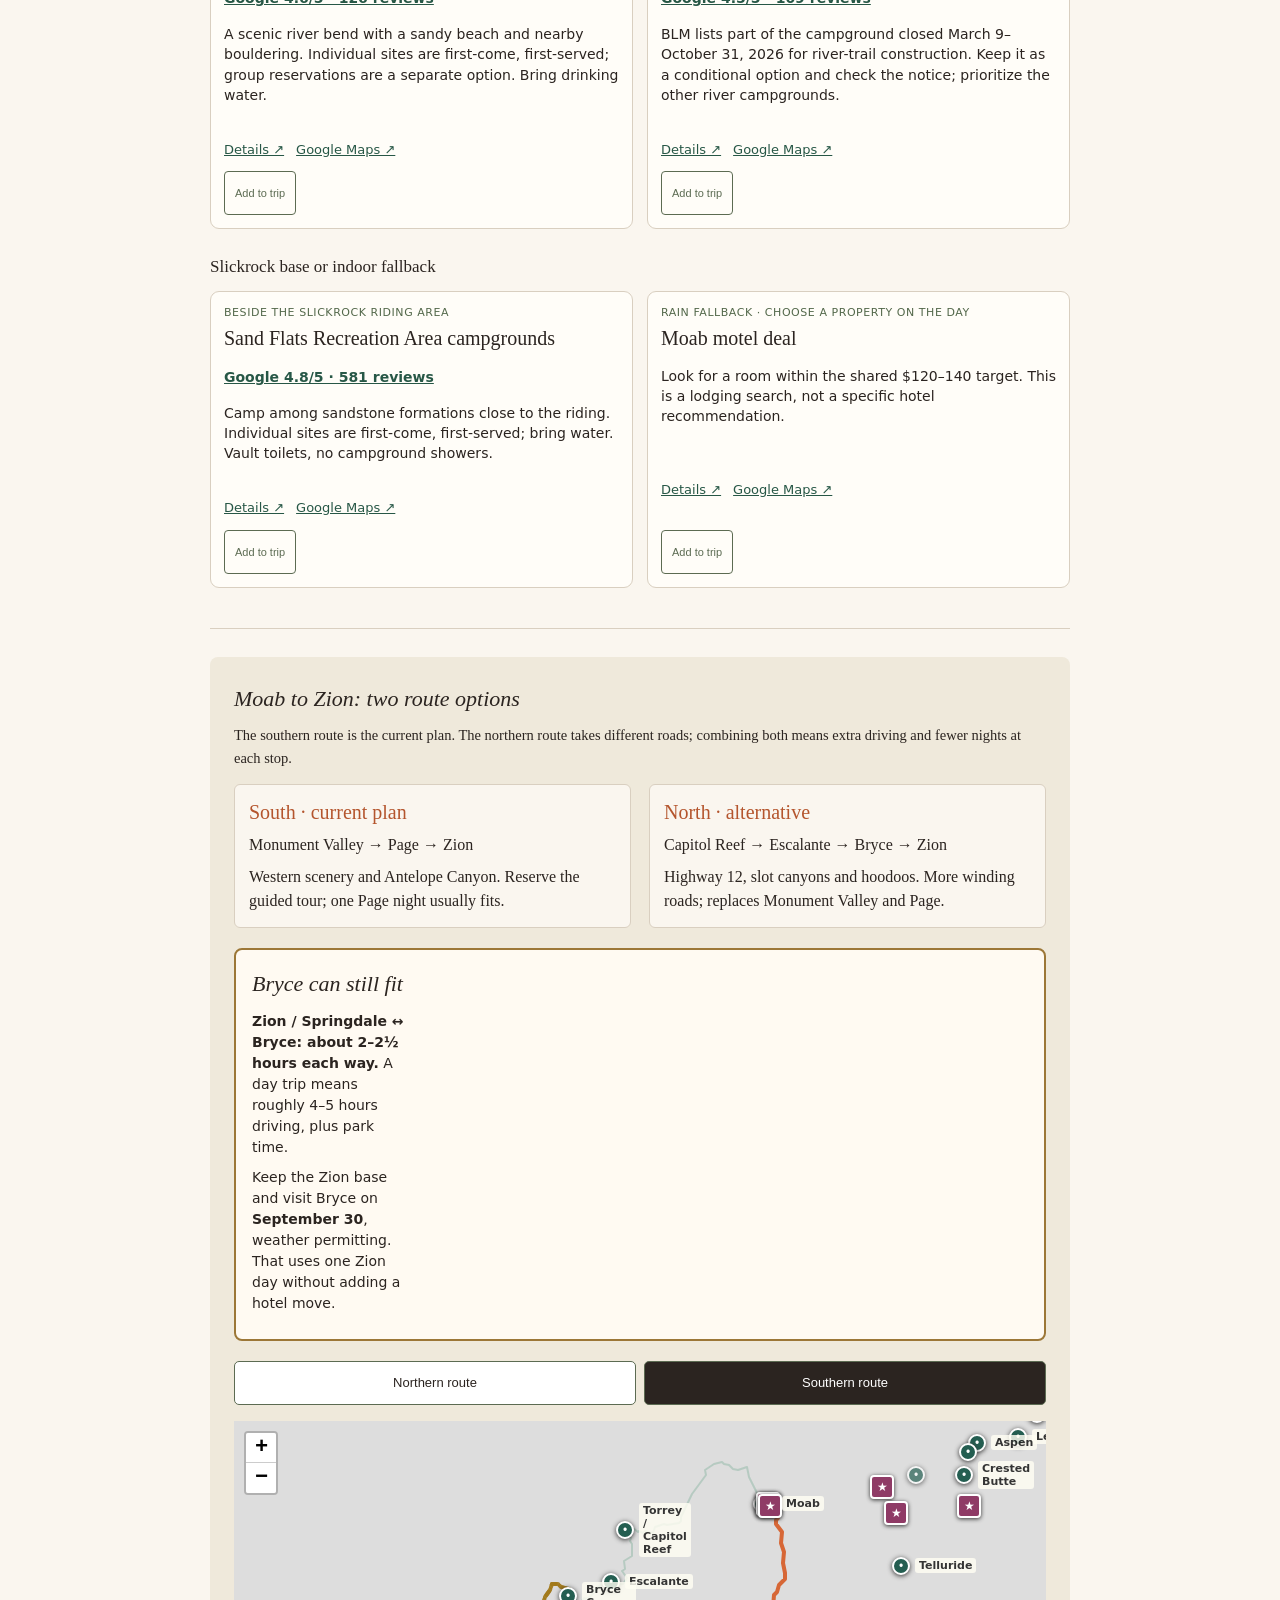
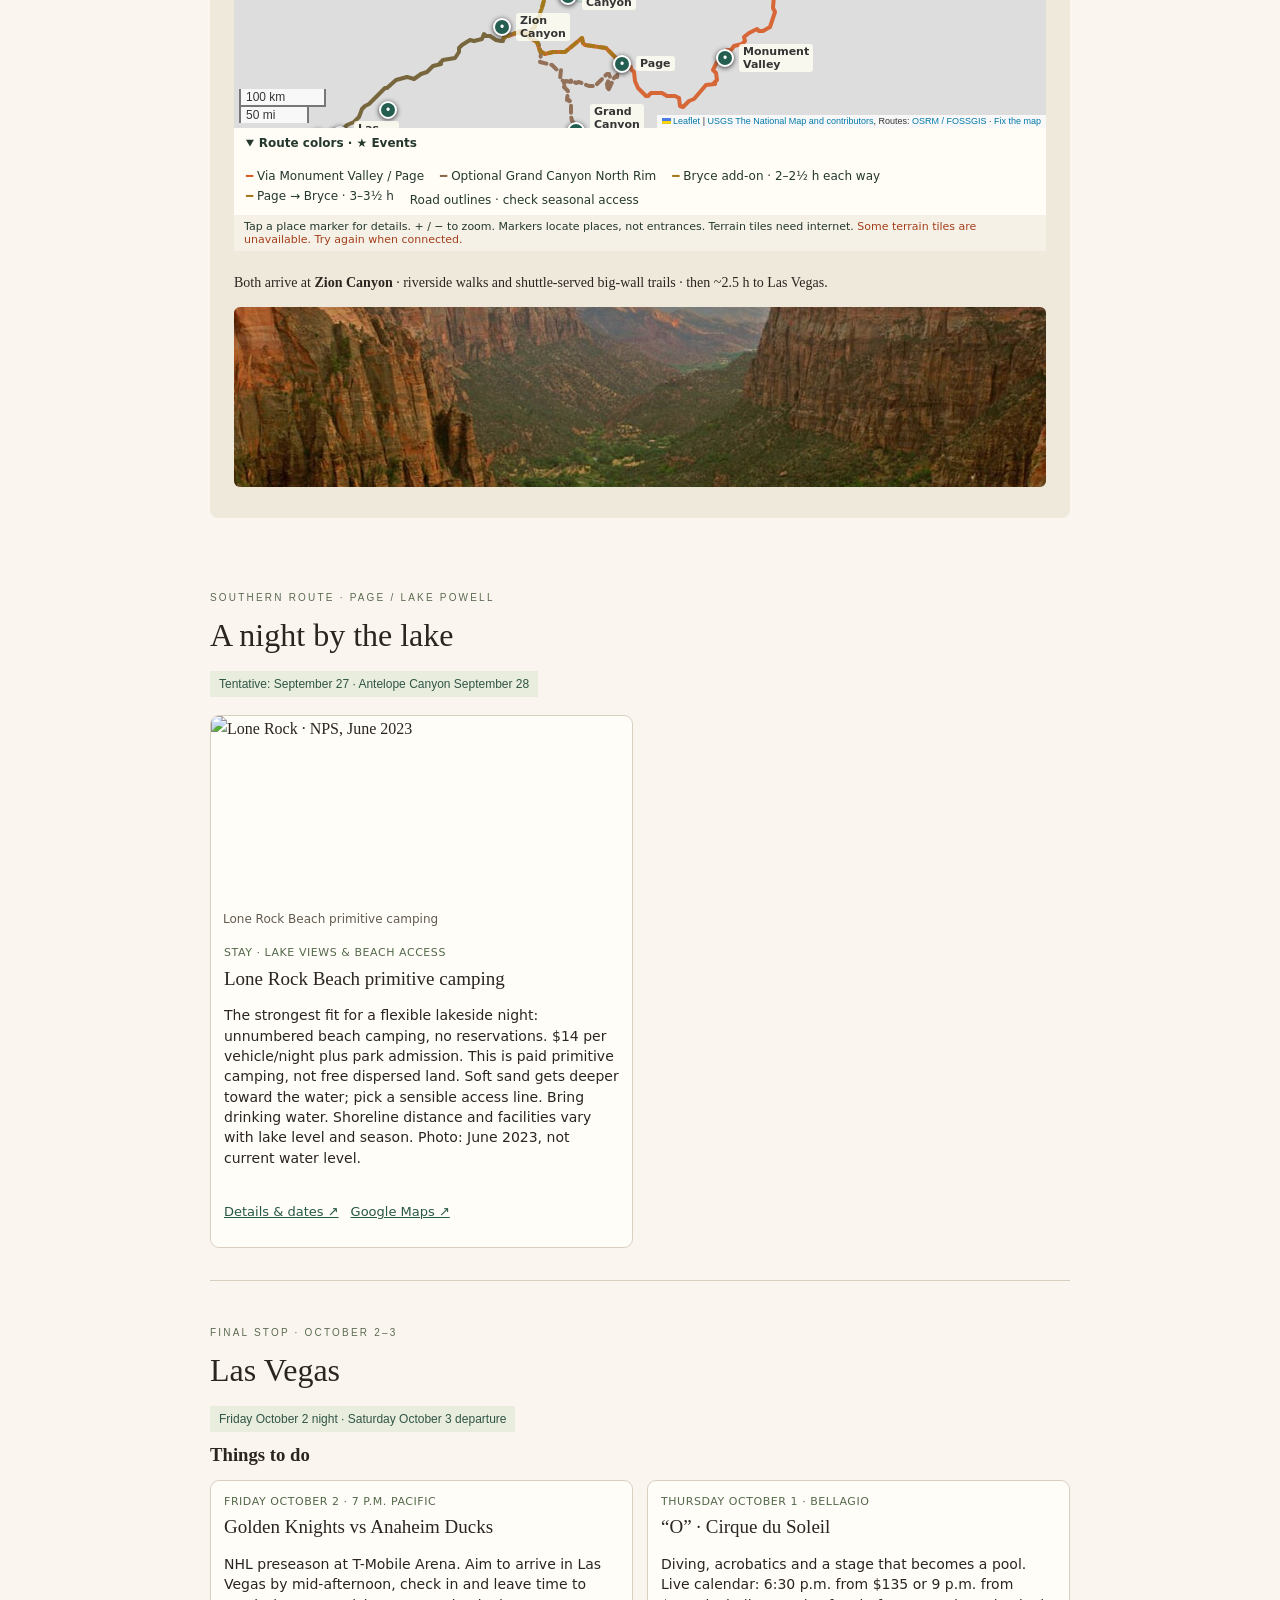
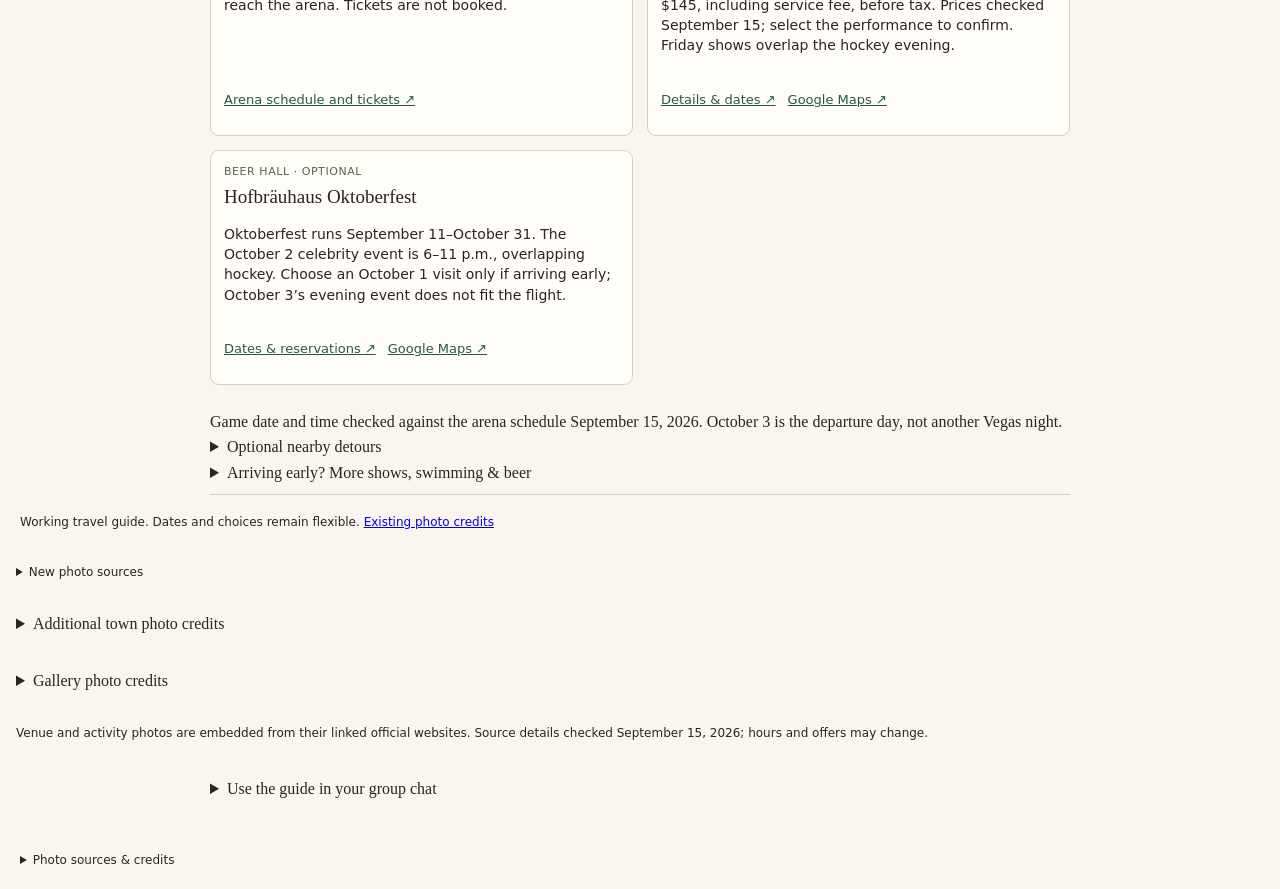
==== commit 689c326a: "Refresh cached guide details after content update" ====
--- a/guide/index.html
+++ b/guide/index.html
@@ -59,7 +59,7 @@
 .date-list{display:grid;grid-template-columns:repeat(2,minmax(0,1fr));gap:8px;margin:16px 0}.date-row{background:#fffaf2;padding:10px 12px;border-left:3px solid #5c6b52}.date-row b{display:block}.visit-date{display:inline-block;font:12px Verdana,sans-serif;color:#315546;background:#e8edde;padding:6px 9px;margin:8px 0}@media(max-width:600px){.date-list{grid-template-columns:1fr}}
 </style>
 <link rel="stylesheet" href="discovery.css">
-<link rel="stylesheet" href="final-polish.css"></head>
+<link rel="stylesheet" href="final-polish.css?v=3e96741"></head>
 <body>
 
 <header class="hero">
@@ -270,5 +270,5 @@
 </script><script>document.querySelectorAll('.optional-stop .tabs button').forEach(b=>{if(b.textContent==='Eat')b.click()});</script><details style="padding:16px"><summary>Additional town photo credits</summary><p><a href="https://commons.wikimedia.org/wiki/File:Downtown_Leadville.JPG">Downtown Leadville.JPG</a> · <a href="//commons.wikimedia.org/w/index.php?title=User:Marjiranes&amp;action=edit&amp;redlink=1" class="new" title="User:Marjiranes (page does not exist)">MarjiRanes</a> · <a href="https://creativecommons.org/licenses/by-sa/4.0">CC BY-SA 4.0</a>. Display crop.</p><p><a href="https://commons.wikimedia.org/wiki/File:Breckenridge_Main_Street.jpg">Breckenridge Main Street.jpg</a> · <a href="//commons.wikimedia.org/w/index.php?title=User:Av9&amp;action=edit&amp;redlink=1" class="new" title="User:Av9 (page does not exist)">Av9</a> · <a href="https://creativecommons.org/licenses/by-sa/3.0">CC BY-SA 3.0</a>. Display crop.</p><p><a href="https://commons.wikimedia.org/wiki/File:Moab,_Utah_downtown.jpg">Moab, Utah downtown.jpg</a> · <a href="//commons.wikimedia.org/wiki/User:Quintin_Soloviev" title="User:Quintin Soloviev">Quintin Soloviev</a> · <a href="https://creativecommons.org/licenses/by/4.0">CC BY 4.0</a>. Display crop.</p></details><script>
 function renderDates(){const c=typeof co==='string'?co:'compare',d=typeof desert==='string'?desert:'compare';const colorado=c==='both'?'Sep 20 Aspen; Sep 21 Crested Butte':c==='aspen'?'Sep 20–21 · Aspen':c==='cb'?'Sep 20–21 · Crested Butte':'Sep 20–21 · Aspen OR Crested Butte; both splits the two nights';const rows=[['Sep 19 · 1 night','Breckenridge/Frisco area; optional farther-west first night'],[colorado,'Colorado choice · leave for Telluride Sep 22'],['Sep 22–23 · 2 nights','Telluride · leave Sep 24'],['Sep 24–26 · 3 nights','Moab · leave Sep 27'],['Sep 27–28 · route choice',d==='south'?'Sep 27: Monument Valley en route, one Page overnight. Sep 28: Antelope tour, then Bryce overnight or continue to Zion':d==='north'?'Capitol Reef / Escalante / Bryce; choose overnight bases':'Northern OR southern desert route'],['Sep 29–30 · 2 nights','Zion base; arrive Sep 28 if skipping Bryce'],['Oct 1 · flexible night','Extra park time, or early Vegas arrival for optional Cirque du Soleil. Keep this night uncommitted'],['Fri Oct 2 · Vegas night','Golden Knights vs Anaheim, 7 p.m. · Oct 3 flight at 19:20']];document.getElementById('date-list').innerHTML=rows.map(r=>'<div class="date-row"><b>'+r[0]+'</b>'+r[1]+'</div>').join('');document.getElementById('aspen-booking').textContent=c==='cb'?'Not needed for the Crested Butte-only choice.':c==='both'?'Both-town choice: check in September 20, check out September 21. One night.':'Aspen-only choice: check in September 20, check out September 22. Two nights. If choosing both towns instead, shorten to one night.';document.getElementById('antelope-booking').textContent=d==='north'?'Not included on the northern route.':'Tentative September 28, ideally after sleeping in the Page area September 27. One Page overnight is the default. Continue after the tour; a second night is optional, not required.';const dates={'Breckenridge/Frisco area':'Tentative night: September 19','Leadville / Twin Lakes':'Passing stop: September 20; September 19 if continuing after pickup','Aspen':c==='both'?'Tentative night: September 20 · checkout September 21':'Tentative nights: September 20–21 · checkout September 22','Crested Butte':c==='both'?'Tentative night: September 21 · checkout September 22':'Tentative nights: September 20–21 · checkout September 22','Telluride':'Tentative nights: September 22–23 · checkout September 24','Corona Arch':'Moab nights: September 24–26 · checkout September 27'};document.querySelectorAll('section.loc[data-loc]').forEach(el=>{let t=dates[el.dataset.loc];if(!t)return;let tag=el.querySelector('.visit-date');if(!tag){tag=document.createElement('p');tag.className='visit-date';el.querySelector('h2').after(tag);}tag.textContent=t;});}
 document.querySelectorAll('[data-colorado],[data-desert]').forEach(b=>b.addEventListener('click',renderDates));renderDates();
-</script><details id="photo-credits" style="padding:16px"><summary>Gallery photo credits</summary><p><a href="https://commons.wikimedia.org/wiki/File:Elk_Avenue,_the_main_street_of_Crested_Butte,_a_town_heavily_populated_during_ski_season_located_high_in_the_Rocky_Mountains_in_Gunnison_County,_Colorado_LCCN2015633515.tif">Elk Avenue in Crested Butte</a> · Carol M. Highsmith · Public domain. Display crop.</p><p><a href="https://commons.wikimedia.org/wiki/File:Gothic_mountain.jpg">Gothic Mountain</a> · Steven Damron from San Francisco · <a href="https://creativecommons.org/licenses/by/2.0">CC BY 2.0</a>. Display crop.</p><p><a href="https://commons.wikimedia.org/wiki/File:Silver_dollar_saloon_2023.jpg">Silver Dollar Saloon, Leadville</a> · Laurenschneider210 · <a href="https://creativecommons.org/licenses/by-sa/4.0">CC BY-SA 4.0</a>. Display crop.</p><p><a href="https://commons.wikimedia.org/wiki/File:Telluride_Midday_Gondola_View_2025.jpg">Telluride from the gondola</a> · NatalieZavaleta · <a href="https://creativecommons.org/licenses/by-sa/4.0">CC BY-SA 4.0</a>. Display crop.</p><p><a href="https://commons.wikimedia.org/wiki/File:Bridal_Veil_Falls_Telluride_CO3.jpg">Bridal Veil Falls and powerhouse</a> · Terry Foote (talk) · <a href="https://creativecommons.org/licenses/by-sa/3.0">CC BY-SA 3.0</a>. Display crop.</p><p><a href="https://commons.wikimedia.org/wiki/File:A283,_Slickrock_Bike_Trail,_Moab,_Utah,_USA,_2008.JPG">Slickrock Bike Trail, Moab</a> · Brian W. Schaller · <a href="http://artlibre.org/licence/lal/en">FAL</a>. Display crop.</p><p><a href="https://commons.wikimedia.org/wiki/File:Dead_Horse_Point,_Colorado_River.jpg">Dead Horse Point</a> · Clément Bardot · <a href="https://creativecommons.org/licenses/by-sa/3.0">CC BY-SA 3.0</a>. Display crop.</p><p><a href="https://commons.wikimedia.org/wiki/File:Lower_Antelope_Canyon_November_2018_008.jpg">Lower Antelope Canyon</a> · King of Hearts · <a href="https://creativecommons.org/licenses/by-sa/4.0">CC BY-SA 4.0</a>. Display crop.</p><p><a href="https://commons.wikimedia.org/wiki/File:Road_in_Valley_of_Fire.jpg">Valley of Fire</a> · Gzzz · <a href="https://creativecommons.org/licenses/by/4.0">CC BY 4.0</a>. Display crop.</p><p><a href="https://commons.wikimedia.org/wiki/File:Crested_Butte,_Colorado_2025.jpg">Autumn colors near Crested Butte</a> · RON RAFFETY · <a href="https://creativecommons.org/licenses/by-sa/4.0">CC BY-SA 4.0</a>. Display crop.</p><p><a href="https://commons.wikimedia.org/wiki/File:Hoover_Dam_and_Black_Canyon_seen_from_the_Mike_O%27Callaghan%E2%80%93Pat_Tillman_Memorial_Bridge,_panorama,_Arizona%E2%80%93Nevada.jpg">Hoover Dam</a> · Christian David · <a href="https://creativecommons.org/licenses/by-sa/4.0">CC BY-SA 4.0</a>. Display crop.</p></details><p style="padding:16px;font:12px system-ui">Venue and activity photos are embedded from their linked official websites. Source details checked September 15, 2026; hours and offers may change.</p><script src="route-options.js"></script><section class="wrap" style="padding-top:20px;padding-bottom:30px"><details><summary>Use the guide in your group chat</summary><p>Pin the guide link in WhatsApp. Try @Meta AI with a question; if it cannot read the page, paste the trip brief below. A ChatGPT group chat can also use the text or uploaded file.</p><p><button id="copy-brief" style="padding:12px;margin:10px 0">Copy trip brief</button> · <a href="../trip-brief.txt" target="_blank">Open trip brief</a> · <a href="../guide-text.txt" target="_blank">Full guide as text</a></p><p id="copy-status" role="status"></p><p style="font:12px system-ui">Chat answers do not edit this website. Keep a short “decisions so far” message in the group and refresh the brief after major changes.</p></details></section><script>document.getElementById('copy-brief').onclick=async()=>{const s=document.getElementById('copy-status');try{const r=await fetch('../trip-brief.txt');if(!r.ok)throw Error();await navigator.clipboard.writeText(await r.text());s.textContent='Copied. Paste it into your group chat with your question.';}catch(e){s.textContent='Open the trip brief link and copy the text from there.';}};</script><script src="mobile-polish.js"></script><script src="photo-ratings.js"></script><style>.google-rating{display:block;font:600 14px/1.5 system-ui;color:#28594e;margin:8px 0}.rating-scope{display:block;font:12px/1.4 system-ui;color:#655e52}.discovery-card figcaption a{color:inherit}</style><script src="final-polish.js"></script></body>
+</script><details id="photo-credits" style="padding:16px"><summary>Gallery photo credits</summary><p><a href="https://commons.wikimedia.org/wiki/File:Elk_Avenue,_the_main_street_of_Crested_Butte,_a_town_heavily_populated_during_ski_season_located_high_in_the_Rocky_Mountains_in_Gunnison_County,_Colorado_LCCN2015633515.tif">Elk Avenue in Crested Butte</a> · Carol M. Highsmith · Public domain. Display crop.</p><p><a href="https://commons.wikimedia.org/wiki/File:Gothic_mountain.jpg">Gothic Mountain</a> · Steven Damron from San Francisco · <a href="https://creativecommons.org/licenses/by/2.0">CC BY 2.0</a>. Display crop.</p><p><a href="https://commons.wikimedia.org/wiki/File:Silver_dollar_saloon_2023.jpg">Silver Dollar Saloon, Leadville</a> · Laurenschneider210 · <a href="https://creativecommons.org/licenses/by-sa/4.0">CC BY-SA 4.0</a>. Display crop.</p><p><a href="https://commons.wikimedia.org/wiki/File:Telluride_Midday_Gondola_View_2025.jpg">Telluride from the gondola</a> · NatalieZavaleta · <a href="https://creativecommons.org/licenses/by-sa/4.0">CC BY-SA 4.0</a>. Display crop.</p><p><a href="https://commons.wikimedia.org/wiki/File:Bridal_Veil_Falls_Telluride_CO3.jpg">Bridal Veil Falls and powerhouse</a> · Terry Foote (talk) · <a href="https://creativecommons.org/licenses/by-sa/3.0">CC BY-SA 3.0</a>. Display crop.</p><p><a href="https://commons.wikimedia.org/wiki/File:A283,_Slickrock_Bike_Trail,_Moab,_Utah,_USA,_2008.JPG">Slickrock Bike Trail, Moab</a> · Brian W. Schaller · <a href="http://artlibre.org/licence/lal/en">FAL</a>. Display crop.</p><p><a href="https://commons.wikimedia.org/wiki/File:Dead_Horse_Point,_Colorado_River.jpg">Dead Horse Point</a> · Clément Bardot · <a href="https://creativecommons.org/licenses/by-sa/3.0">CC BY-SA 3.0</a>. Display crop.</p><p><a href="https://commons.wikimedia.org/wiki/File:Lower_Antelope_Canyon_November_2018_008.jpg">Lower Antelope Canyon</a> · King of Hearts · <a href="https://creativecommons.org/licenses/by-sa/4.0">CC BY-SA 4.0</a>. Display crop.</p><p><a href="https://commons.wikimedia.org/wiki/File:Road_in_Valley_of_Fire.jpg">Valley of Fire</a> · Gzzz · <a href="https://creativecommons.org/licenses/by/4.0">CC BY 4.0</a>. Display crop.</p><p><a href="https://commons.wikimedia.org/wiki/File:Crested_Butte,_Colorado_2025.jpg">Autumn colors near Crested Butte</a> · RON RAFFETY · <a href="https://creativecommons.org/licenses/by-sa/4.0">CC BY-SA 4.0</a>. Display crop.</p><p><a href="https://commons.wikimedia.org/wiki/File:Hoover_Dam_and_Black_Canyon_seen_from_the_Mike_O%27Callaghan%E2%80%93Pat_Tillman_Memorial_Bridge,_panorama,_Arizona%E2%80%93Nevada.jpg">Hoover Dam</a> · Christian David · <a href="https://creativecommons.org/licenses/by-sa/4.0">CC BY-SA 4.0</a>. Display crop.</p></details><p style="padding:16px;font:12px system-ui">Venue and activity photos are embedded from their linked official websites. Source details checked September 15, 2026; hours and offers may change.</p><script src="route-options.js"></script><section class="wrap" style="padding-top:20px;padding-bottom:30px"><details><summary>Use the guide in your group chat</summary><p>Pin the guide link in WhatsApp. Try @Meta AI with a question; if it cannot read the page, paste the trip brief below. A ChatGPT group chat can also use the text or uploaded file.</p><p><button id="copy-brief" style="padding:12px;margin:10px 0">Copy trip brief</button> · <a href="../trip-brief.txt" target="_blank">Open trip brief</a> · <a href="../guide-text.txt" target="_blank">Full guide as text</a></p><p id="copy-status" role="status"></p><p style="font:12px system-ui">Chat answers do not edit this website. Keep a short “decisions so far” message in the group and refresh the brief after major changes.</p></details></section><script>document.getElementById('copy-brief').onclick=async()=>{const s=document.getElementById('copy-status');try{const r=await fetch('../trip-brief.txt');if(!r.ok)throw Error();await navigator.clipboard.writeText(await r.text());s.textContent='Copied. Paste it into your group chat with your question.';}catch(e){s.textContent='Open the trip brief link and copy the text from there.';}};</script><script src="mobile-polish.js"></script><script src="photo-ratings.js"></script><style>.google-rating{display:block;font:600 14px/1.5 system-ui;color:#28594e;margin:8px 0}.rating-scope{display:block;font:12px/1.4 system-ui;color:#655e52}.discovery-card figcaption a{color:inherit}</style><script src="final-polish.js?v=3e96741"></script></body>
 </html>
--- a/guide/final-polish.css
+++ b/guide/final-polish.css
@@ -1,3 +1,5 @@
 .route-spine{list-style:none;padding:0;margin:14px 0 22px;font:500 16px/1.5 system-ui}.route-spine li{display:flex;gap:10px;padding:3px 0}.route-spine li:before{content:'→';color:#9b4c2d;flex:none}.route-note{font-size:15px}.busy-night{background:#f4e7ce;border-left-color:#a66320}.route-buttons{display:flex;flex-wrap:wrap;align-items:stretch;gap:8px}.route-buttons button{margin:0;min-height:44px;flex:1}.branch .cols{gap:18px}.branch{padding:24px;margin:28px 0}.branch .cols h4{font-size:20px}.branch .cols p{font-size:16px;line-height:1.5}.bryce-option{margin:20px 0;grid-template-columns:160px 1fr}.bryce-option img{height:160px}.compact-credits{padding:20px;font:12px/1.5 system-ui}figcaption{display:block!important;max-width:100%;white-space:nowrap!important;overflow:hidden!important;text-overflow:ellipsis!important;font:12px/1.5 system-ui!important;padding-top:5px}figure{min-width:0}#overview-map{height:650px!important}#colorado-map,#desert-map{height:430px!important}@media(max-width:600px){.route-spine{font-size:15px}.branch{padding:16px}.bryce-option{display:block}.bryce-option>img{display:none}#overview-map{height:530px!important}.route-buttons button{font-size:14px}.photos{gap:8px}.photos figcaption{font-size:11px!important}}
 
 .utah-choice>div{border-left:2px solid #c9b99e;padding-left:12px}.route-or{display:block;color:#9b4c2d;font-size:13px;letter-spacing:.08em;margin:3px 0}.utah-choice strong{display:block;margin-bottom:5px}
+
+.game-facts{padding-left:18px;font:14px/1.5 system-ui}.game-facts li{margin:9px 0}
